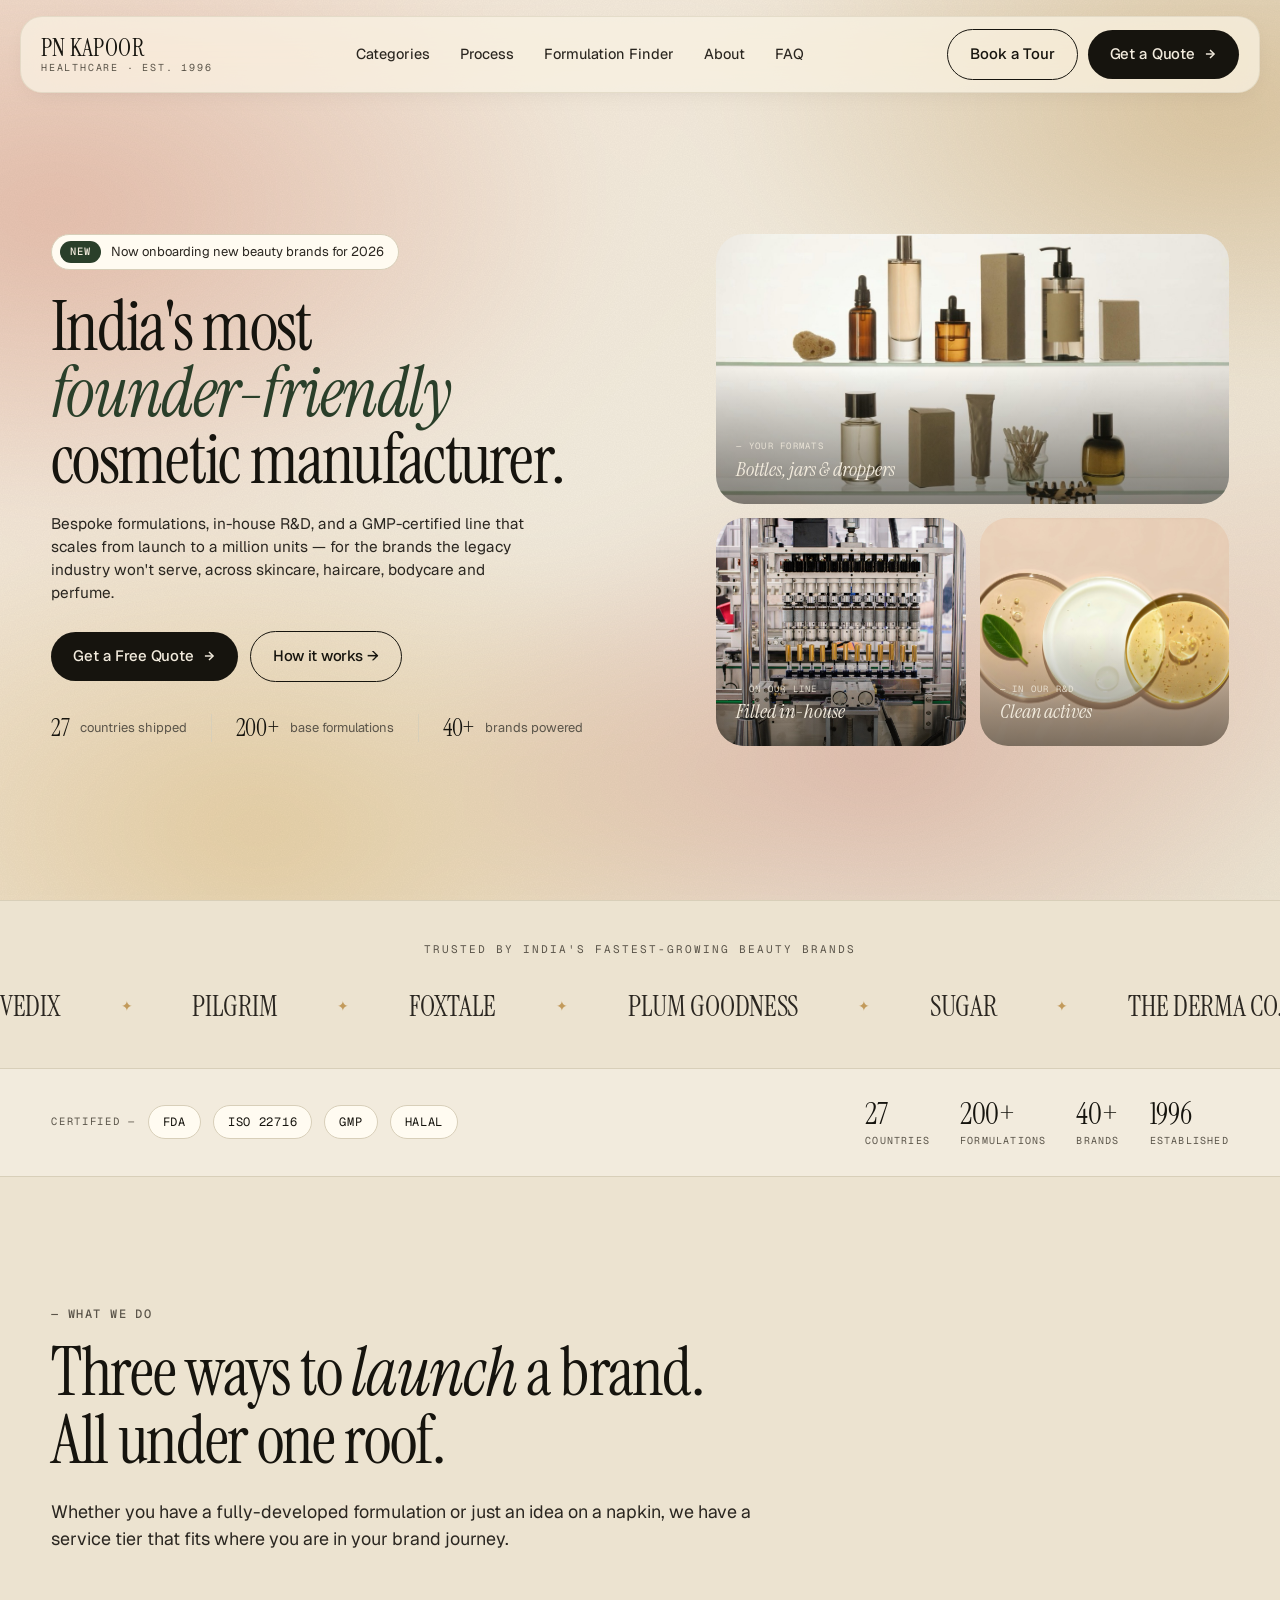
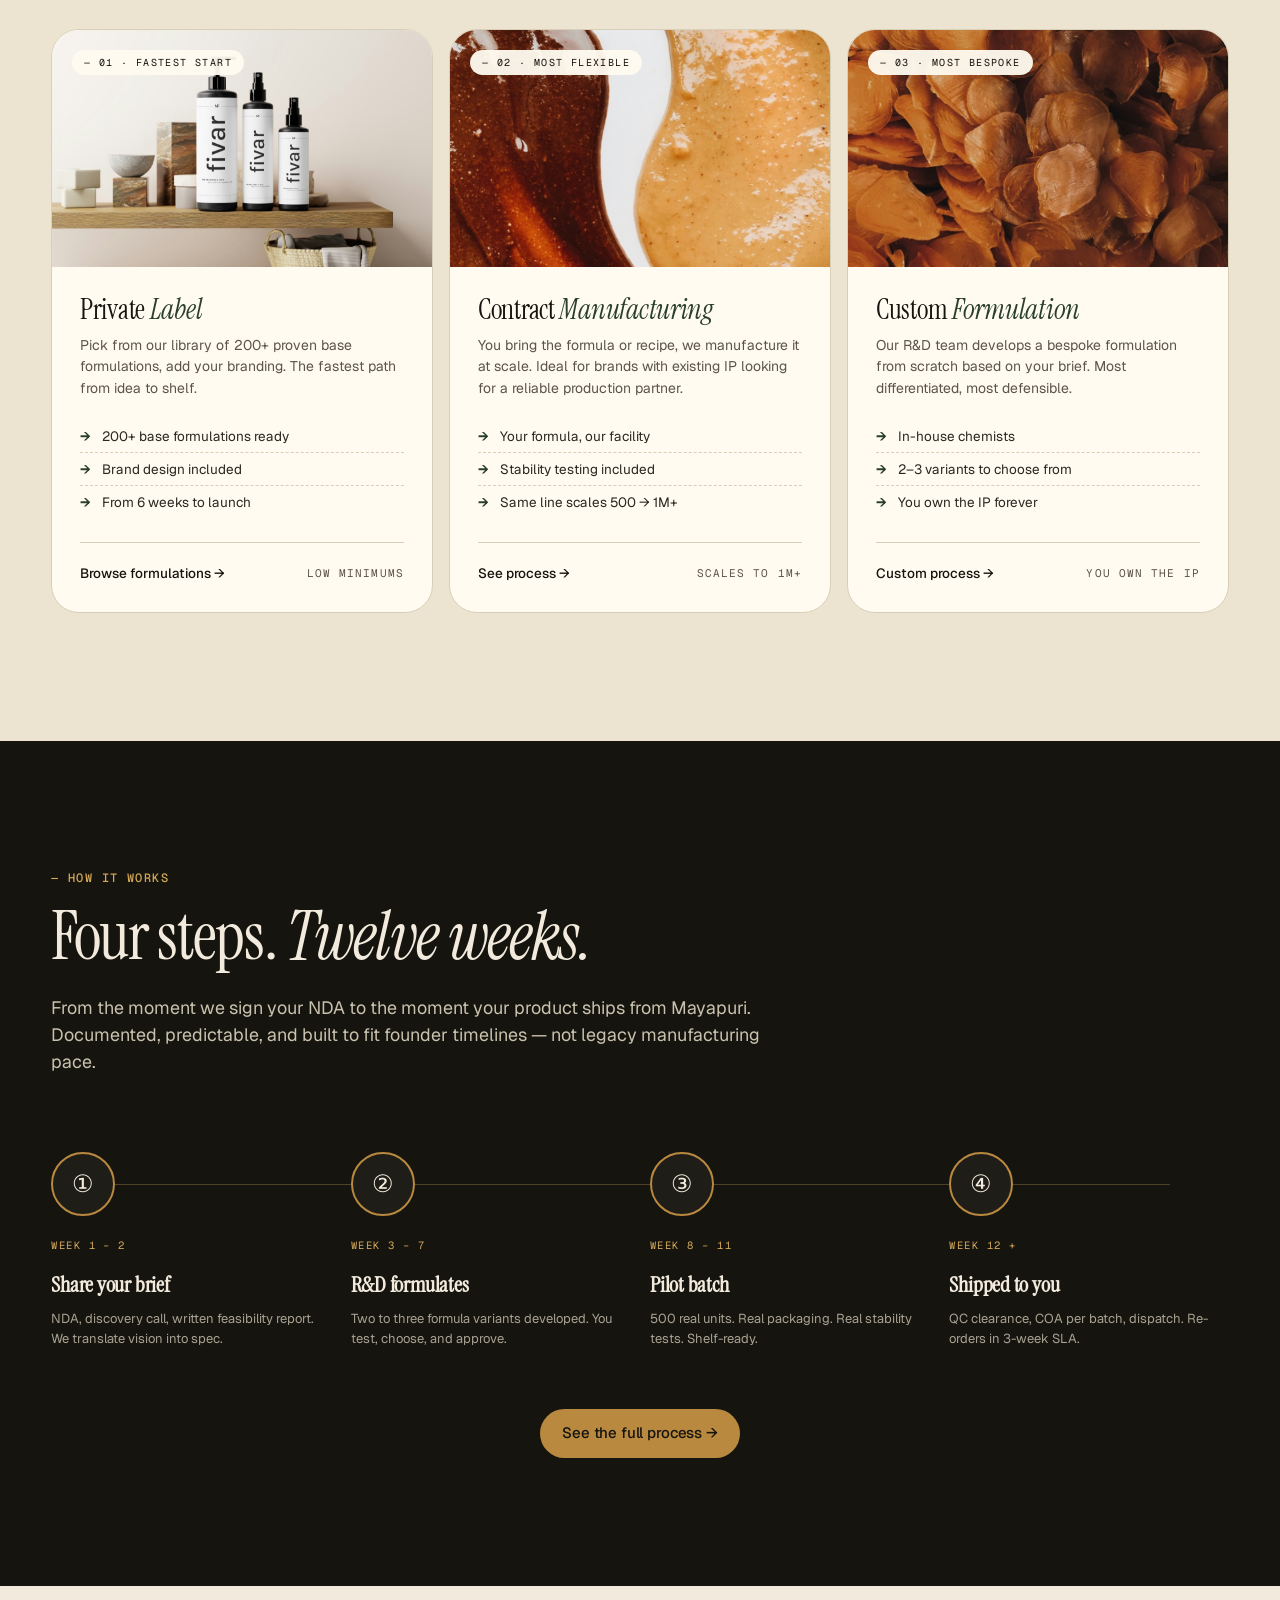
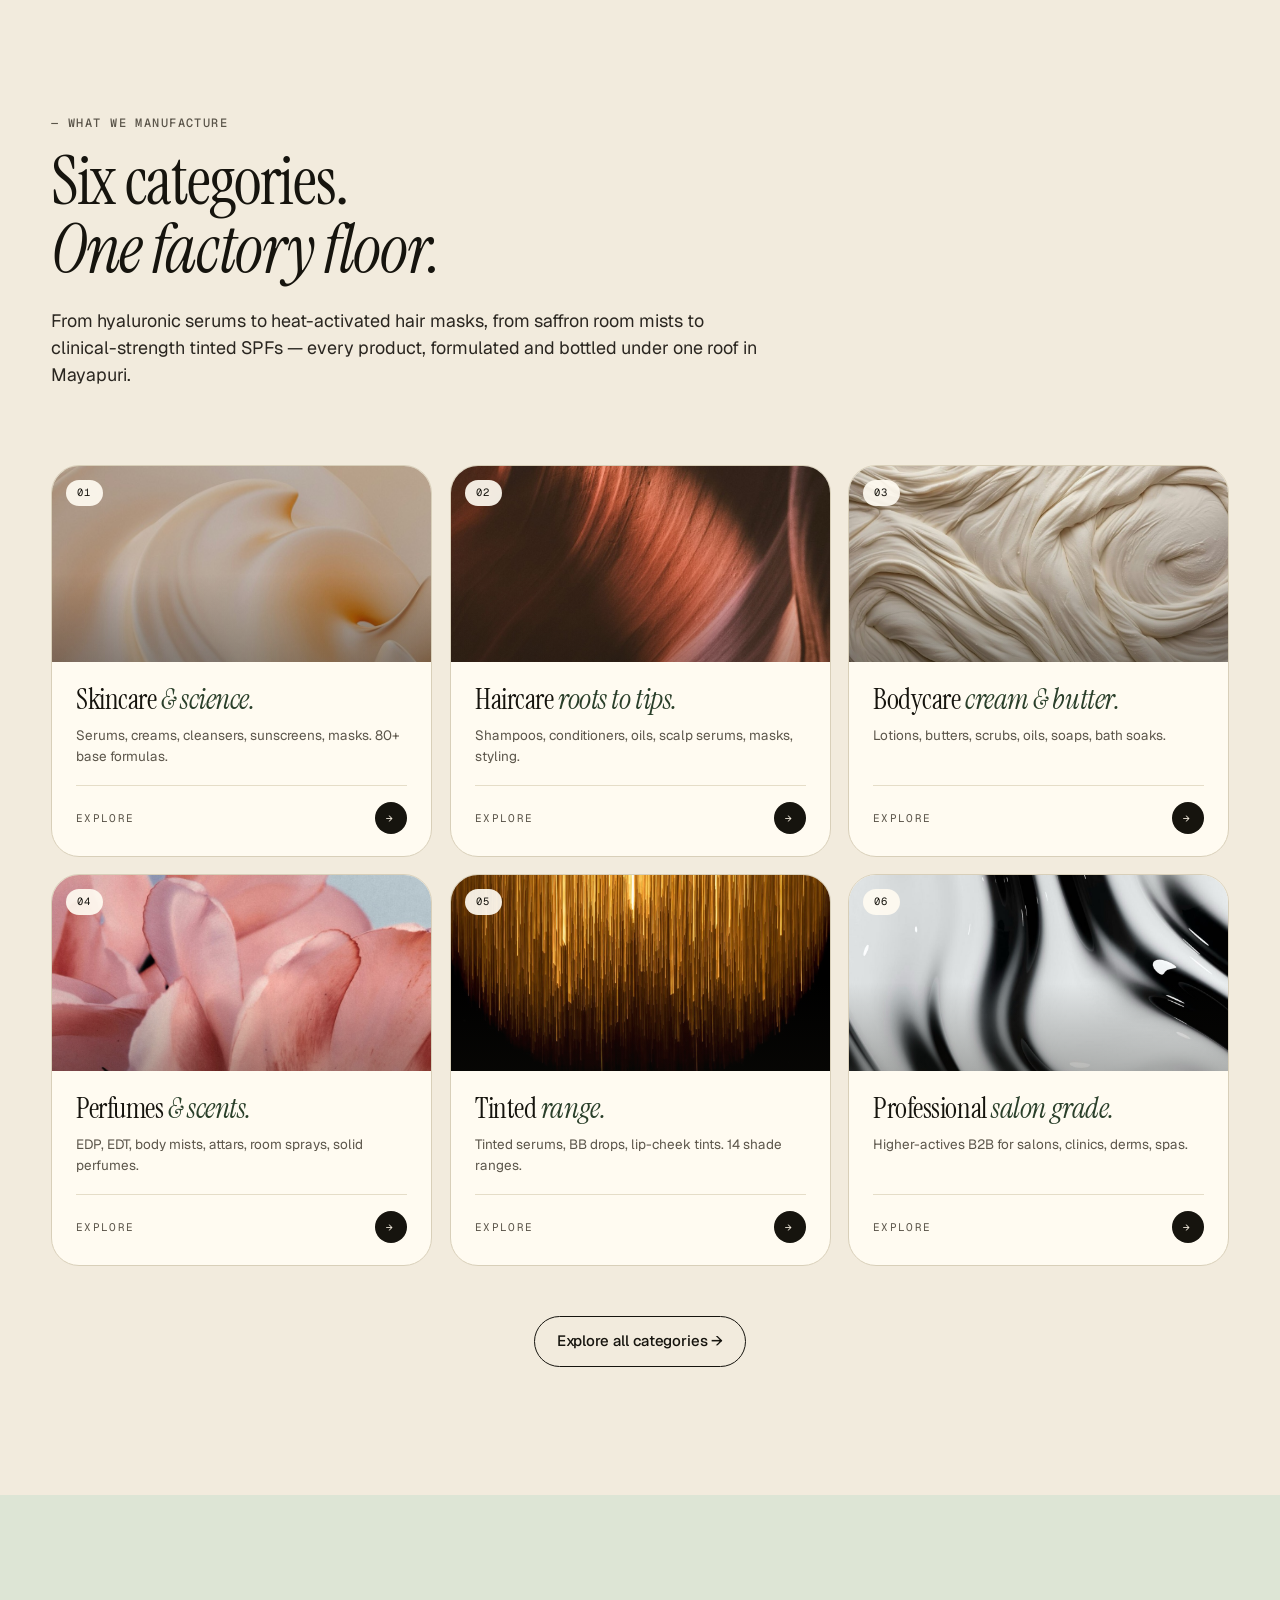
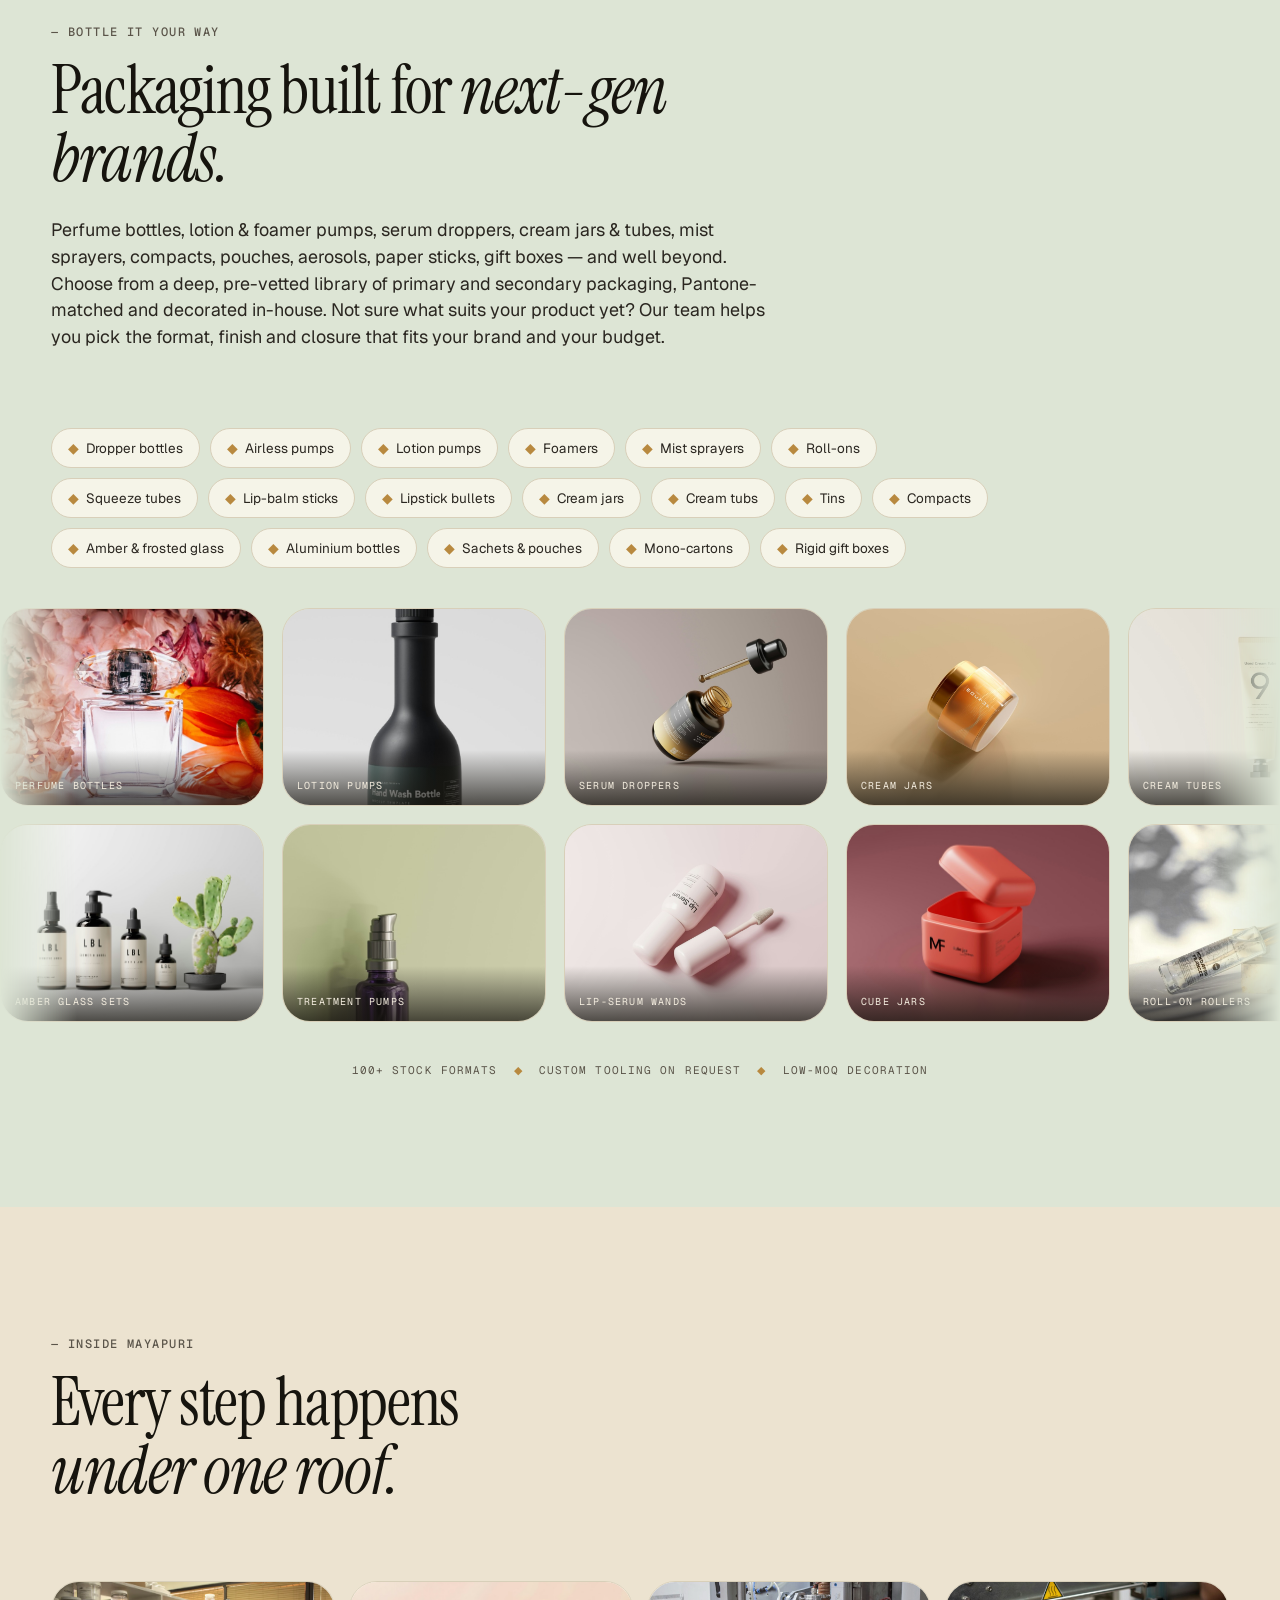
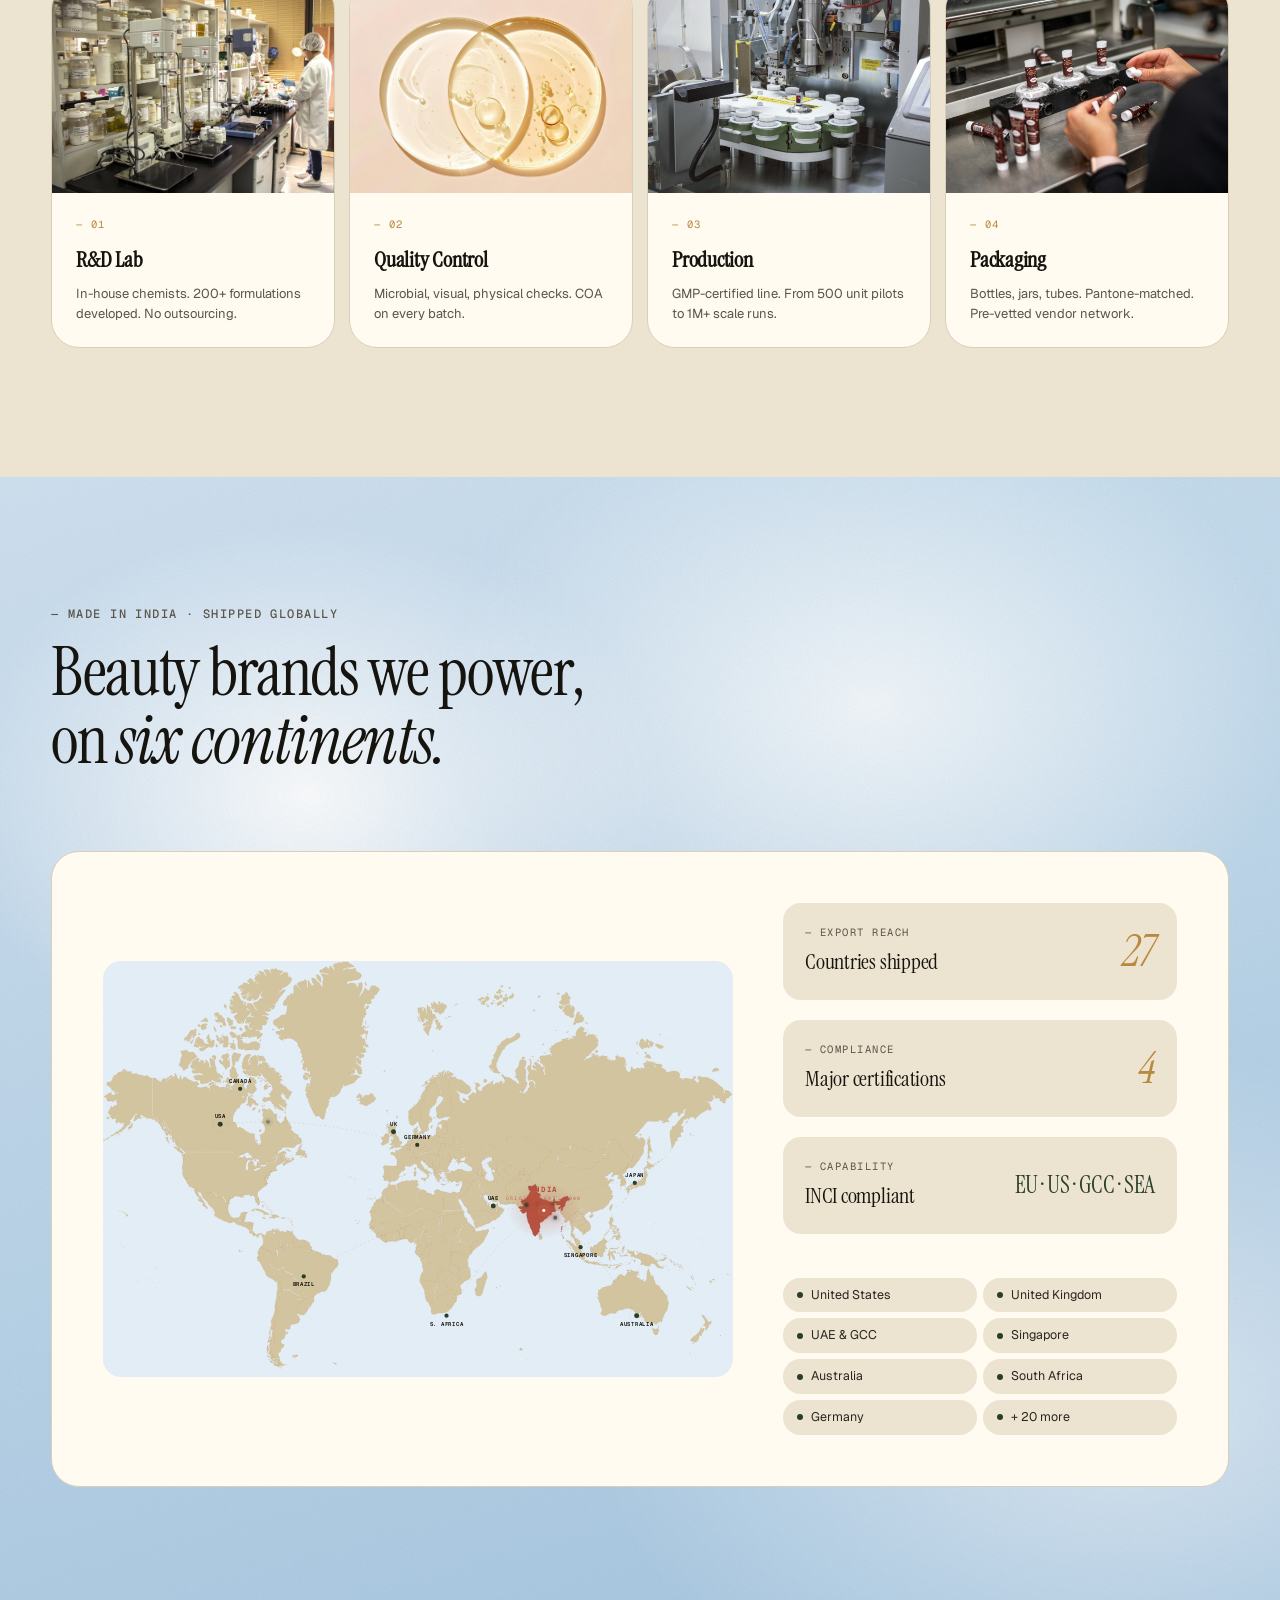
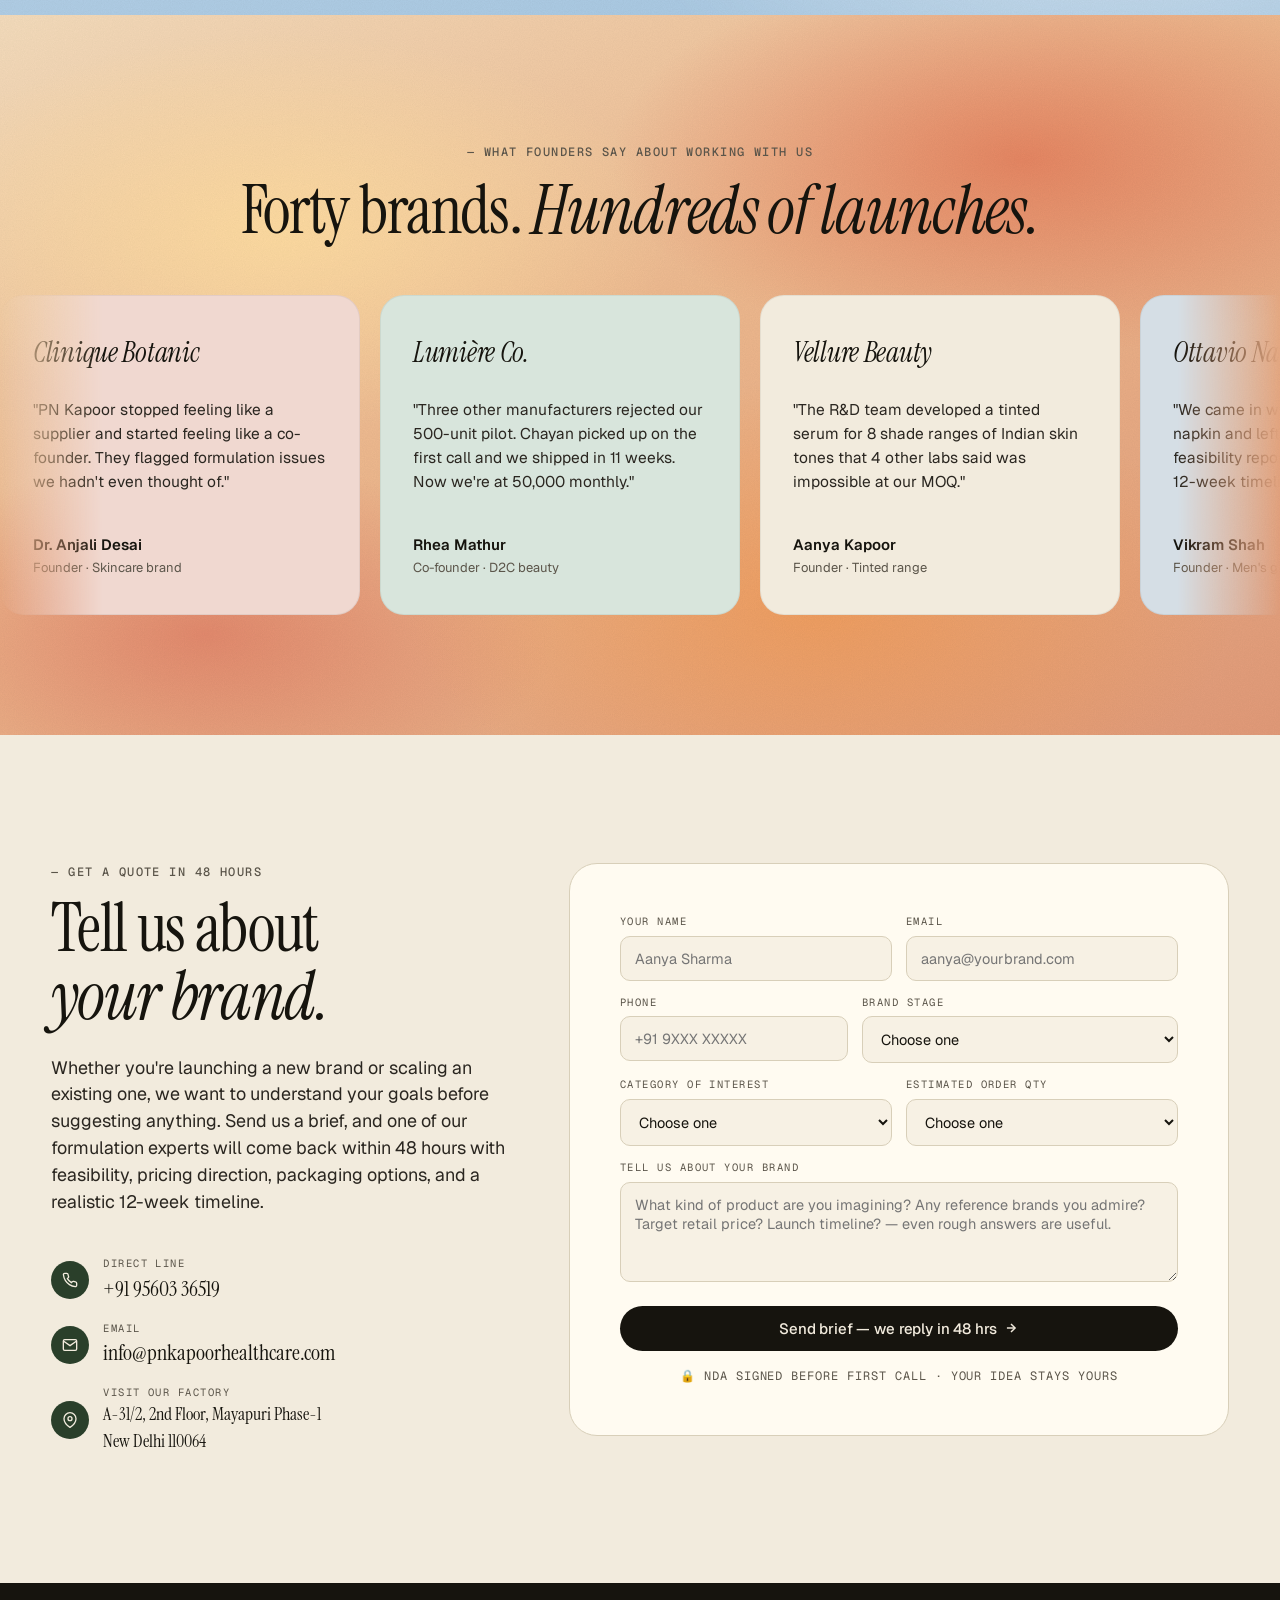
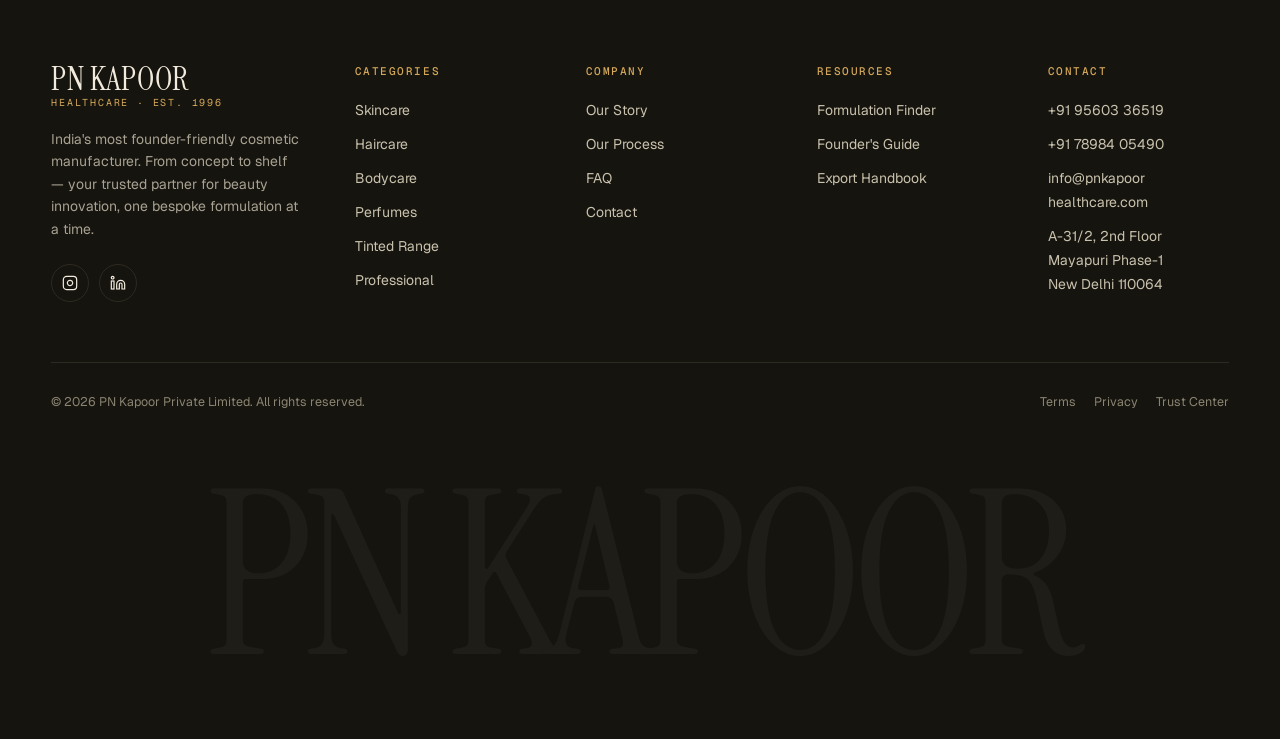
==== index.html @ 567911f7 "Tighten landing page; move MOQ calculator to Process Landing: reframe hero to lead with scale/breadt" ====
<!DOCTYPE html>
<html lang="en">
<head>
<meta charset="UTF-8" />
<meta name="viewport" content="width=device-width, initial-scale=1.0" />
<title>PN Kapoor Healthcare — India's Most Founder-Friendly Cosmetic Manufacturer</title>
<meta name="description" content="From 500 units to a million — on the same line. Bespoke formulations, in-house R&D, 12-week timelines. FDA/ISO/GMP/HALAL certified." />
<link rel="icon" href="favicon.svg" type="image/svg+xml">
<meta property="og:type" content="website">
<meta property="og:site_name" content="PN Kapoor Healthcare">
<meta property="og:title" content="PN Kapoor Healthcare — India's Most Founder-Friendly Cosmetic Manufacturer">
<meta property="og:description" content="From 500 units to a million — on the same production line. Bespoke formulations, in-house R&D, 12-week brief-to-batch timelines. FDA/ISO/GMP/HALAL certified.">
<meta property="og:image" content="images/hero-shelf-amber.jpg">
<meta name="twitter:card" content="summary_large_image">
<meta name="twitter:title" content="PN Kapoor Healthcare — India's Most Founder-Friendly Cosmetic Manufacturer">
<meta name="twitter:description" content="From 500 units to a million — on the same line. Bespoke formulations, in-house R&D, 12-week timelines.">
<link rel="preconnect" href="https://fonts.googleapis.com">
<link rel="preconnect" href="https://fonts.gstatic.com" crossorigin>
<link href="https://fonts.googleapis.com/css2?family=Instrument+Serif:ital@0;1&family=Geist:wght@300;400;500;600;700&family=Geist+Mono:wght@400;500&display=swap" rel="stylesheet">
<link rel="stylesheet" href="styles.css">

<style>
/* ===== Homepage-specific styles ===== */

/* --- Hero --- */
.hero {
  position: relative;
  overflow: hidden;
  padding-top: 130px;
  padding-bottom: 50px;
  min-height: 100vh;
  display: flex;
  align-items: center;
  background: transparent;
}
/* Warm gradient mesh background (Trupeer-inspired, in PNK brand tones) */
.hero::before {
  content: '';
  position: absolute;
  inset: -10%;
  z-index: 0;
  background:
    radial-gradient(ellipse 60% 50% at 12% 28%, rgba(216, 154, 133, 0.55), transparent 60%),
    radial-gradient(ellipse 55% 45% at 88% 18%, rgba(184, 137, 63, 0.40), transparent 60%),
    radial-gradient(ellipse 50% 40% at 65% 78%, rgba(184, 82, 64, 0.30), transparent 60%),
    radial-gradient(ellipse 60% 50% at 25% 85%, rgba(212, 168, 90, 0.45), transparent 60%),
    radial-gradient(ellipse 45% 35% at 92% 65%, rgba(232, 200, 181, 0.50), transparent 60%),
    linear-gradient(135deg, #F5E5D5 0%, #F2EBDD 50%, #ECE3D0 100%);
  filter: blur(40px);
}
.hero::after {
  content: '';
  position: absolute;
  inset: 0;
  z-index: 0;
  pointer-events: none;
  background-image: url("data:image/svg+xml;utf8,<svg xmlns='http://www.w3.org/2000/svg' width='160' height='160'><filter id='n'><feTurbulence type='fractalNoise' baseFrequency='.85' numOctaves='2' stitchTiles='stitch'/><feColorMatrix values='0 0 0 0 0.08, 0 0 0 0 0.08, 0 0 0 0 0.05, 0 0 0 .12 0'/></filter><rect width='100%' height='100%' filter='url(%23n)'/></svg>");
  opacity: 0.4;
  mix-blend-mode: multiply;
}
.hero .container { position: relative; z-index: 1; width: 100%; }
.hero-grid {
  display: grid;
  grid-template-columns: 1.2fr 1fr;
  gap: 50px;
  align-items: center;
}
.hero .h-display {
  font-size: clamp(40px, 5.4vw, 76px);
  line-height: 0.96;
  letter-spacing: -0.025em;
}
.hero-tag {
  display: inline-flex;
  align-items: center;
  gap: 10px;
  padding: 6px 14px 6px 8px;
  background: var(--paper);
  border: 1px solid var(--line);
  border-radius: var(--radius-pill);
  font-size: 13px;
  color: var(--ink-soft);
  width: fit-content;
  margin-bottom: 24px;
}
.hero-tag-pill {
  padding: 3px 10px;
  background: var(--forest);
  color: var(--cream);
  border-radius: var(--radius-pill);
  font-family: var(--mono);
  font-size: 10.5px;
  letter-spacing: .1em;
  text-transform: uppercase;
  font-weight: 500;
}
.hero h1 .italic { color: var(--forest); }
.hero-sub { margin-top: 20px; max-width: 50ch; font-size: clamp(15px, 1.2vw, 18px); }
.hero-actions {
  display: flex;
  gap: 12px;
  align-items: center;
  flex-wrap: wrap;
  margin-top: 26px;
}
.hero-meta {
  margin-top: 28px;
  display: flex;
  gap: 24px;
  flex-wrap: wrap;
  align-items: center;
}
.hero-meta-item {
  display: flex;
  align-items: center;
  gap: 10px;
  font-size: 13px;
  color: var(--ink-mute);
}
.hero-meta-item strong {
  font-family: var(--display);
  font-size: 24px;
  color: var(--ink);
  font-weight: 400;
  letter-spacing: -0.01em;
}
.hero-meta-divider { width: 1px; height: 28px; background: var(--line); }

/* Hero collage - mosaic of product images */
.hero-collage {
  display: grid;
  grid-template-columns: 1fr 1fr;
  grid-template-rows: 1.18fr 1fr;
  gap: 14px;
  aspect-ratio: 1 / 1;
  max-height: 560px;
}
.collage-tile {
  border-radius: var(--radius-lg);
  overflow: hidden;
  position: relative;
  background-size: cover;
  background-position: center;
  background-color: var(--cream-deep);
}
.collage-tile.wide { grid-column: 1 / -1; }
.collage-tile.tile-1 { background-image: url('images/hero-shelf-amber.jpg'); }
.collage-tile.tile-2 { background-image: url('images/hero-line-filling.jpg'); }
.collage-tile.tile-3 { background-image: url('images/ingredients-petri-leaf.jpg'); }
.collage-overlay {
  position: absolute;
  inset: 0;
  display: flex;
  align-items: flex-end;
  padding: 20px;
  background: linear-gradient(180deg, transparent 50%, rgba(22,20,14,.5));
}
.collage-label {
  color: var(--cream);
  font-family: var(--display);
  font-size: 20px;
  font-style: italic;
}
.collage-label-small {
  color: var(--cream);
  font-family: var(--mono);
  font-size: 9px;
  letter-spacing: .14em;
  text-transform: uppercase;
  opacity: .85;
  margin-top: 4px;
}

@media (max-width: 960px) {
  .hero-grid { grid-template-columns: 1fr; }
  .hero-collage { max-height: 460px; }
}

/* --- Marquee trust bar (same as before, just brief) --- */
.marquee-section {
  padding: 40px 0;
  border-top: 1px solid var(--line);
  border-bottom: 1px solid var(--line);
  overflow: hidden;
}
.marquee-label {
  text-align: center;
  font-family: var(--mono);
  font-size: 11px;
  letter-spacing: .18em;
  text-transform: uppercase;
  color: var(--ink-mute);
  margin-bottom: 28px;
}
.marquee {
  display: flex;
  gap: 60px;
  animation: scroll 40s linear infinite;
  width: max-content;
}
.marquee-item {
  font-family: var(--display);
  font-size: clamp(20px, 2.2vw, 30px);
  color: var(--ink-soft);
  white-space: nowrap;
  display: flex;
  align-items: center;
  gap: 60px;
  letter-spacing: -0.01em;
}
.marquee-item::after { content: "✦"; color: var(--brass); font-size: 14px; opacity: .8; }
@keyframes scroll {
  from { transform: translateX(0); }
  to { transform: translateX(-50%); }
}

/* --- Big stats counter --- */
.stats-grid {
  display: grid;
  grid-template-columns: repeat(4, 1fr);
  gap: 24px;
  margin-top: 60px;
}
.stat-big {
  padding: 36px 28px;
  background: var(--paper);
  border: 1px solid var(--line);
  border-radius: var(--radius-lg);
  position: relative;
  overflow: hidden;
}
.stat-big .stat-num {
  font-family: var(--display);
  font-size: clamp(60px, 7vw, 92px);
  line-height: 0.9;
  letter-spacing: -0.04em;
  color: var(--ink);
}
.stat-big .stat-num .italic { color: var(--forest); }
.stat-big .stat-unit {
  font-family: var(--display);
  font-size: 28px;
  color: var(--brass);
  font-style: italic;
  vertical-align: 30px;
  margin-left: 4px;
}
.stat-big .stat-name {
  font-family: var(--mono);
  font-size: 11px;
  letter-spacing: .14em;
  text-transform: uppercase;
  color: var(--ink-mute);
  margin-top: 18px;
  padding-top: 18px;
  border-top: 1px solid var(--line);
}
.stat-big .stat-desc {
  font-size: 13px;
  color: var(--ink-soft);
  margin-top: 8px;
  line-height: 1.5;
}

@media (max-width: 1000px) {
  .stats-grid { grid-template-columns: 1fr 1fr; }
}
@media (max-width: 500px) {
  .stats-grid { grid-template-columns: 1fr; }
}

/* --- Service tiers (Bo inspired) --- */
.services {
  background: var(--cream-deep);
}
.svc-grid {
  display: grid;
  grid-template-columns: repeat(3, 1fr);
  gap: 16px;
  margin-top: 50px;
}
.svc-card {
  background: var(--paper);
  border: 1px solid var(--line);
  border-radius: var(--radius-lg);
  overflow: hidden;
  display: flex;
  flex-direction: column;
  transition: transform .3s, box-shadow .3s;
}
.svc-card:hover {
  transform: translateY(-4px);
  box-shadow: 0 24px 60px -30px rgba(22,20,14,.2);
}
.svc-img {
  aspect-ratio: 16/10;
  background-size: cover;
  background-position: center;
  position: relative;
}
.svc-img-1 { background-image: url('images/pkg-fivar-shelf.jpg'); }
.svc-img-2 { background-image: url('images/texture-scrub-cream.jpg'); }
.svc-img-3 { background-image: url('images/botanical-dried-petals.jpg'); }
.svc-num {
  position: absolute;
  top: 20px;
  left: 20px;
  background: rgba(255,251,241,.95);
  padding: 5px 12px;
  border-radius: var(--radius-pill);
  font-family: var(--mono);
  font-size: 10px;
  letter-spacing: .14em;
  text-transform: uppercase;
  color: var(--ink);
}
.svc-content { padding: 28px; flex: 1; display: flex; flex-direction: column; }
.svc-content h3 {
  font-family: var(--display);
  font-size: 28px;
  letter-spacing: -0.01em;
  margin-bottom: 10px;
}
.svc-content h3 .italic { color: var(--forest); }
.svc-content p {
  font-size: 14px;
  color: var(--ink-mute);
  line-height: 1.55;
  margin-bottom: 20px;
}
.svc-features {
  list-style: none;
  margin-bottom: 24px;
}
.svc-features li {
  font-size: 13.5px;
  color: var(--ink-soft);
  padding: 6px 0 6px 22px;
  position: relative;
  border-bottom: 1px dashed var(--line);
}
.svc-features li:last-child { border-bottom: none; }
.svc-features li::before {
  content: "→";
  position: absolute;
  left: 0;
  color: var(--forest);
  font-weight: 700;
}
.svc-cta {
  margin-top: auto;
  display: flex;
  justify-content: space-between;
  align-items: center;
  padding-top: 20px;
  border-top: 1px solid var(--line);
  font-size: 13.5px;
}
.svc-cta a {
  color: var(--ink);
  font-weight: 500;
  display: flex;
  align-items: center;
  gap: 8px;
  transition: gap .2s;
}
.svc-cta a:hover { gap: 12px; }
.svc-cta .moq {
  font-family: var(--mono);
  font-size: 11px;
  letter-spacing: .1em;
  text-transform: uppercase;
  color: var(--ink-mute);
}

@media (max-width: 1000px) {
  .svc-grid { grid-template-columns: 1fr; }
}

/* --- Categories teaser — two-zone cards (image top, content below) --- */
.cat-teaser-grid {
  display: grid;
  grid-template-columns: repeat(3, 1fr);
  gap: 18px;
  margin-top: 50px;
}
.cat-card {
  display: flex;
  flex-direction: column;
  background: var(--paper);
  border: 1px solid var(--line);
  border-radius: var(--radius-lg);
  overflow: hidden;
  transition: transform .35s cubic-bezier(.2,.7,.2,1), box-shadow .35s;
}
.cat-card:hover { transform: translateY(-5px); box-shadow: 0 26px 60px -32px rgba(22,20,14,.35); }
.cat-card-imgwrap { position: relative; height: 196px; overflow: hidden; }
.cat-card-img {
  position: absolute;
  inset: 0;
  background-size: cover;
  background-position: center;
  background-color: var(--cream-deep);
  transition: transform .7s cubic-bezier(.2,.7,.2,1);
}
.cat-card:hover .cat-card-img { transform: scale(1.06); }
.cat-card-imgwrap::after {
  content: ""; position: absolute; inset: 0;
  background: linear-gradient(180deg, rgba(22,20,14,0) 55%, rgba(22,20,14,.30));
}
.cat-card-num {
  position: absolute; top: 14px; left: 14px; z-index: 1;
  font-family: var(--mono); font-size: 10.5px; letter-spacing: .14em; text-transform: uppercase;
  color: var(--ink); background: rgba(255,251,241,.92); padding: 5px 11px; border-radius: var(--radius-pill);
}
.cat-card-body { padding: 22px 24px 22px; display: flex; flex-direction: column; flex: 1; }
.cat-card-name {
  font-family: var(--display); font-size: clamp(24px, 2.3vw, 30px); letter-spacing: -0.015em; line-height: 1.05;
  color: var(--ink); margin-bottom: 10px;
}
.cat-card-name .italic { font-style: italic; color: var(--forest); }
.cat-card-tagline { font-size: 13.5px; color: var(--ink-mute); line-height: 1.55; flex: 1; }
.cat-card-cta {
  margin-top: 18px; padding-top: 16px; border-top: 1px solid var(--line-soft);
  display: flex; align-items: center; justify-content: space-between;
  font-family: var(--mono); font-size: 11px; letter-spacing: .12em; text-transform: uppercase; color: var(--ink-mute);
}
.cat-card-arrow {
  width: 32px; height: 32px; border-radius: 50%; background: var(--ink); color: var(--cream);
  display: flex; align-items: center; justify-content: center; transition: transform .3s, background .3s;
}
.cat-card:hover .cat-card-arrow { transform: translate(3px,-3px) rotate(-8deg); background: var(--forest); }

.cat-skin .cat-card-img { background-image: url('images/bg-skincare.jpg'); }
.cat-hair .cat-card-img { background-image: url('images/bg-haircare.jpg'); }
.cat-body .cat-card-img { background-image: url('images/bg-bodycare.jpg'); }
.cat-perfume .cat-card-img { background-image: url('images/bg-perfume.jpg'); }
.cat-tinted .cat-card-img { background-image: url('images/bg-tinted.jpg'); }
.cat-pro .cat-card-img { background-image: url('images/bg-professional.jpg'); }

@media (max-width: 800px) {
  .cat-teaser-grid { grid-template-columns: 1fr 1fr; }
}
@media (max-width: 500px) {
  .cat-teaser-grid { grid-template-columns: 1fr; }
}

/* --- Packaging options (moving showcase) --- */
.packaging-section { overflow: hidden; /* background via .sec-sage */ }
.pkg-chips { display: flex; flex-wrap: wrap; gap: 10px; margin-top: 30px; max-width: 960px; }
.pkg-chip {
  padding: 9px 16px; border-radius: var(--radius-pill);
  background: rgba(255,251,241,0.7); border: 1px solid var(--line);
  font-size: 13.5px; color: var(--ink-soft);
  transition: transform .2s, background .2s, color .2s, border-color .2s;
}
.pkg-chip:hover { transform: translateY(-2px); background: var(--ink); color: var(--cream); border-color: var(--ink); }
.pkg-chip .b { color: var(--brass); margin-right: 7px; }
.pkg-marquee { margin-top: 40px; display: flex; flex-direction: column; gap: 18px; }
.pkg-row {
  position: relative; width: 100%; overflow: hidden;
  -webkit-mask-image: linear-gradient(90deg, transparent, #000 6%, #000 94%, transparent);
  mask-image: linear-gradient(90deg, transparent, #000 6%, #000 94%, transparent);
}
.pkg-track { display: flex; gap: 18px; width: max-content; animation: pkg-scroll 70s linear infinite; }
.pkg-row.rev .pkg-track { animation-duration: 84s; animation-direction: reverse; }
.pkg-track:hover { animation-play-state: paused; }
@keyframes pkg-scroll { from { transform: translateX(0); } to { transform: translateX(-50%); } }
.pkg-item {
  flex-shrink: 0; width: 264px; height: 198px; border-radius: var(--radius-lg);
  overflow: hidden; position: relative; background: var(--paper); border: 1px solid var(--line);
}
.pkg-item img { width: 100%; height: 100%; object-fit: cover; display: block; transition: transform .6s ease; }
.pkg-item:hover img { transform: scale(1.05); }
.pkg-item .cap {
  position: absolute; left: 0; right: 0; bottom: 0; padding: 28px 14px 12px;
  background: linear-gradient(180deg, transparent, rgba(22,20,14,.72));
  color: var(--cream); font-family: var(--mono); font-size: 10px; letter-spacing: .12em; text-transform: uppercase;
}
.pkg-note { margin-top: 40px; text-align: center; font-family: var(--mono); font-size: 11px; letter-spacing: .1em; text-transform: uppercase; color: var(--ink-mute); }
.pkg-note .dot { color: var(--brass); margin: 0 8px; }
@media (max-width: 560px) { .pkg-item { width: 208px; height: 158px; } }



/* --- Process simplified (4 steps) --- */
.process-mini {
  display: grid;
  grid-template-columns: repeat(4, 1fr);
  gap: 20px;
  margin-top: 50px;
  position: relative;
}
.process-mini::before {
  content: "";
  position: absolute;
  left: 5%;
  right: 5%;
  top: 32px;
  height: 1px;
  background: rgba(212,168,90,.3);
  z-index: 0;
}
.proc-step {
  position: relative;
  z-index: 1;
}
.proc-circle {
  width: 64px;
  height: 64px;
  border-radius: 50%;
  background: var(--cream);
  border: 2px solid var(--brass);
  display: flex;
  align-items: center;
  justify-content: center;
  font-family: var(--display);
  font-size: 24px;
  color: var(--ink);
  margin-bottom: 22px;
}
.proc-step h4 {
  font-family: var(--display);
  font-size: 22px;
  letter-spacing: -0.01em;
  margin-bottom: 8px;
}
.proc-step .week {
  font-family: var(--mono);
  font-size: 10.5px;
  letter-spacing: .14em;
  text-transform: uppercase;
  color: var(--brass-soft);
  margin-bottom: 14px;
  display: block;
}
.proc-step p {
  font-size: 13px;
  color: #A8A293;
  line-height: 1.55;
}
.sec-ink .proc-circle { background: #1F1D17; color: var(--cream); }
.sec-ink .proc-step h4 { color: var(--cream); }

@media (max-width: 900px) {
  .process-mini { grid-template-columns: 1fr 1fr; }
  .process-mini::before { display: none; }
}
@media (max-width: 500px) {
  .process-mini { grid-template-columns: 1fr; }
}

/* --- World Map (NEW from Bo) --- */
.world-section { /* background via .sec-cloud-blue */ }
.world-wrap {
  margin-top: 50px;
  background: var(--paper);
  border: 1px solid var(--line);
  border-radius: var(--radius-lg);
  padding: clamp(30px, 4vw, 60px);
  position: relative;
  overflow: hidden;
}
.world-grid {
  display: grid;
  grid-template-columns: 1.6fr 1fr;
  gap: 50px;
  align-items: center;
}
.world-map-svg {
  width: 100%;
  height: auto;
}
.world-base { width: 100%; display: block; border-radius: var(--radius); }
.world-overlay { position: absolute; inset: 0; width: 100%; height: 100%; }
.world-map-container {
  width: 100%;
  position: relative;
}
.world-stats { display: flex; flex-direction: column; gap: 20px; }
.world-stat {
  padding: 22px;
  background: var(--cream-deep);
  border-radius: var(--radius);
  display: flex;
  justify-content: space-between;
  align-items: center;
}
.world-stat-info { display: flex; flex-direction: column; gap: 4px; }
.world-stat-label { font-family: var(--mono); font-size: 10.5px; letter-spacing: .14em; text-transform: uppercase; color: var(--ink-mute); }
.world-stat-name { font-family: var(--display); font-size: 22px; letter-spacing: -0.01em; }
.world-stat-num {
  font-family: var(--display);
  font-size: 44px;
  color: var(--forest);
  line-height: 1;
  letter-spacing: -0.02em;
}
.world-stat-num .italic { color: var(--brass); }

.world-regions {
  display: grid;
  grid-template-columns: repeat(2, 1fr);
  gap: 6px;
  margin-top: 24px;
}
.region-tag {
  padding: 8px 14px;
  background: var(--cream-deep);
  border-radius: var(--radius-pill);
  font-size: 12.5px;
  color: var(--ink-soft);
  display: flex;
  align-items: center;
  gap: 8px;
}
.region-tag .dot { width: 6px; height: 6px; border-radius: 50%; background: var(--forest); }

@media (max-width: 1000px) {
  .world-grid { grid-template-columns: 1fr; }
}

/* --- Facility / Behind the scenes --- */
.facility-section { background: var(--cream-deep); }
.facility-grid {
  display: grid;
  grid-template-columns: repeat(4, 1fr);
  gap: 14px;
  margin-top: 50px;
}
.facility-card {
  background: var(--paper);
  border: 1px solid var(--line);
  border-radius: var(--radius-lg);
  overflow: hidden;
}
.facility-img {
  aspect-ratio: 4/3;
  background-size: cover;
  background-position: center;
  background-color: var(--cream-deep);
}
.facility-img-1 { background-image: url('images/facility-rd.webp'); }
.facility-img-2 { background-image: url('images/ingredients-gel-petri.jpg'); }
.facility-img-3 { background-image: url('images/facility-production.jpg'); }
.facility-img-4 { background-image: url('images/facility-packaging.jpg'); }
.facility-content { padding: 24px; }
.facility-num {
  font-family: var(--mono);
  font-size: 10.5px;
  letter-spacing: .14em;
  text-transform: uppercase;
  color: var(--brass);
  margin-bottom: 10px;
}
.facility-content h4 {
  font-family: var(--display);
  font-size: 22px;
  letter-spacing: -0.01em;
  margin-bottom: 8px;
}
.facility-content p { font-size: 13px; color: var(--ink-mute); line-height: 1.5; }

@media (max-width: 1000px) {
  .facility-grid { grid-template-columns: 1fr 1fr; }
}
@media (max-width: 500px) {
  .facility-grid { grid-template-columns: 1fr; }
}

/* --- Testimonial carousel (Trupeer-style) --- */
.testimonial {
  overflow: hidden;
  padding-bottom: clamp(80px, 10vw, 120px);
}
.testi-head {
  text-align: center;
  margin-bottom: 50px;
}
.testi-head .eyebrow { display: block; margin-bottom: 16px; }
.testi-track-wrap {
  position: relative;
  width: 100%;
  overflow: hidden;
  mask-image: linear-gradient(90deg, transparent 0%, #000 8%, #000 92%, transparent 100%);
  -webkit-mask-image: linear-gradient(90deg, transparent 0%, #000 8%, #000 92%, transparent 100%);
}
.testi-track {
  display: flex;
  gap: 20px;
  width: max-content;
  animation: testi-scroll 60s linear infinite;
}
.testi-track:hover { animation-play-state: paused; }
@keyframes testi-scroll {
  from { transform: translateX(0); }
  to { transform: translateX(-50%); }
}
.testi-c {
  flex-shrink: 0;
  width: 360px;
  min-height: 320px;
  padding: 36px 32px;
  border-radius: 24px;
  display: flex;
  flex-direction: column;
  justify-content: space-between;
  gap: 24px;
  border: 1px solid rgba(22,20,14,0.06);
}
.testi-c-brand {
  font-family: var(--display);
  font-style: italic;
  font-size: 28px;
  letter-spacing: -0.01em;
  color: var(--ink);
}
.testi-c-quote {
  font-size: 15.5px;
  line-height: 1.55;
  color: var(--ink-soft);
  flex: 1;
}
.testi-c-author { display: flex; flex-direction: column; gap: 2px; }
.testi-c-name { font-weight: 600; font-size: 15px; color: var(--ink); }
.testi-c-role { font-size: 13px; color: var(--ink-mute); }

/* Color variants — soft pastels */
.testi-c.c-rose { background: #F0D8D0; }
.testi-c.c-mint { background: #D8E5DC; }
.testi-c.c-cream { background: #F2EBDD; }
.testi-c.c-sky { background: #D5DEE5; }
.testi-c.c-sand { background: #E5DCC4; }
.testi-c.c-lavender { background: #E0DBE8; }
.testi-c.c-blush { background: #E8D5CC; }
.testi-c.c-sage { background: #DDE3D5; }

/* --- Heritage teaser --- */
.heritage-teaser { background: var(--ink); color: var(--cream); }
.heritage-teaser .h1, .heritage-teaser .h2 { color: var(--cream); }
.heritage-teaser .h1 .italic, .heritage-teaser .h2 .italic { color: var(--brass-soft); }
.heritage-grid {
  display: grid;
  grid-template-columns: 1.2fr 1fr;
  gap: 60px;
  align-items: center;
}
.heritage-years {
  display: flex;
  gap: 30px;
  margin-top: 40px;
  padding-top: 30px;
  border-top: 1px solid #2D2A22;
}
.heritage-year {
  font-family: var(--display);
  font-size: 28px;
  letter-spacing: -0.01em;
}
.heritage-year .yr {
  display: block;
  font-family: var(--mono);
  font-size: 11px;
  letter-spacing: .14em;
  color: var(--brass-soft);
  text-transform: uppercase;
  margin-bottom: 4px;
  font-style: normal;
}
.heritage-photo,
.heritage-photo::after,
.heritage-photo-label,
.heritage-photo-label .name,
.heritage-photo-label .role { display: none; }

/* Milestone timeline (replaces founder photo) */
.her-tl {
  display: flex;
  flex-direction: column;
  gap: 12px;
  position: relative;
}
.her-tl::before {
  content: "";
  position: absolute;
  left: 26px;
  top: 26px;
  bottom: 26px;
  width: 1px;
  background: linear-gradient(180deg, transparent, #3A3530 10%, #3A3530 90%, transparent);
  z-index: 0;
}
.her-tl-card {
  position: relative;
  padding: 22px 24px 22px 64px;
  background: #1F1D17;
  border: 1px solid #2D2A22;
  border-radius: 16px;
  transition: transform .3s, background .3s, border-color .3s;
  z-index: 1;
}
.her-tl-card:hover {
  transform: translateX(6px);
  background: #25231C;
  border-color: var(--brass);
}
.her-tl-card.current {
  background: linear-gradient(135deg, rgba(184,137,63,0.18) 0%, rgba(184,82,64,0.12) 100%);
  border-color: var(--brass);
}
.her-tl-dot {
  position: absolute;
  left: 18px;
  top: 26px;
  width: 16px;
  height: 16px;
  border-radius: 50%;
  background: #1F1D17;
  border: 2px solid var(--brass-soft);
  z-index: 2;
}
.her-tl-card.current .her-tl-dot {
  background: var(--terracotta);
  border-color: var(--terracotta);
  box-shadow: 0 0 0 6px rgba(184,82,64,0.2);
}
.her-tl-year {
  font-family: var(--mono);
  font-size: 11px;
  letter-spacing: .14em;
  color: var(--brass-soft);
  text-transform: uppercase;
  margin-bottom: 6px;
}
.her-tl-card.current .her-tl-year { color: var(--terracotta); }
.her-tl-title {
  font-family: var(--display);
  font-size: 22px;
  letter-spacing: -0.01em;
  color: var(--cream);
  margin-bottom: 4px;
  line-height: 1.15;
}
.her-tl-title .italic { color: var(--brass-soft); }
.her-tl-card.current .her-tl-title .italic { color: var(--terracotta); }
.her-tl-desc {
  font-size: 13px;
  color: #A8A293;
  line-height: 1.5;
}

@media (max-width: 900px) {
  .heritage-grid { grid-template-columns: 1fr; }
}

/* --- Lead form --- */
.lead-section { background: var(--cream); }
.lead-wrap {
  display: grid;
  grid-template-columns: 1fr 1fr;
  gap: 60px;
  align-items: start;
}
.lead-form {
  background: var(--paper);
  border: 1px solid var(--line);
  border-radius: var(--radius-lg);
  padding: clamp(30px, 4vw, 50px);
}
.lead-row { display: grid; grid-template-columns: 1fr 1fr; gap: 14px; margin-bottom: 14px; }
.lead-field { display: flex; flex-direction: column; gap: 6px; }
.lead-field.full { grid-column: 1 / -1; }
.lead-field label {
  font-family: var(--mono);
  font-size: 10.5px;
  letter-spacing: .14em;
  text-transform: uppercase;
  color: var(--ink-mute);
}
.lead-field input, .lead-field select, .lead-field textarea {
  padding: 12px 14px;
  background: var(--cream-soft);
  border: 1px solid var(--line);
  border-radius: 10px;
  font-family: var(--body);
  font-size: 14.5px;
  color: var(--ink);
  outline: none;
  transition: border-color .2s;
}
.lead-field input:focus, .lead-field select:focus, .lead-field textarea:focus { border-color: var(--ink); }
.lead-field textarea { resize: vertical; min-height: 100px; }
.lead-form .btn {
  width: 100%;
  justify-content: center;
  margin-top: 10px;
}

@media (max-width: 900px) {
  .lead-wrap { grid-template-columns: 1fr; }
  .lead-row { grid-template-columns: 1fr; }
}


/* --- Trust strip (certifications + scale) --- */
.trust-strip { padding: 30px 0; border-bottom: 1px solid var(--line); }
.trust-row { display: flex; align-items: center; justify-content: space-between; gap: 28px; flex-wrap: wrap; }
.trust-certs { display: flex; align-items: center; gap: 12px; flex-wrap: wrap; }
.trust-label { font-family: var(--mono); font-size: 10.5px; letter-spacing: .16em; text-transform: uppercase; color: var(--ink-mute); }
.cert { font-family: var(--mono); font-size: 12px; letter-spacing: .06em; color: var(--ink); padding: 7px 14px; border: 1px solid var(--line); border-radius: var(--radius-pill); background: var(--paper); }
.trust-nums { display: flex; align-items: center; gap: 30px; flex-wrap: wrap; }
.tnum { display: flex; flex-direction: column; line-height: 1; }
.tnum strong { font-family: var(--display); font-size: 30px; font-weight: 400; color: var(--ink); letter-spacing: -0.01em; }
.tnum span { font-family: var(--mono); font-size: 10px; letter-spacing: .12em; text-transform: uppercase; color: var(--ink-mute); margin-top: 7px; }
@media (max-width: 760px) { .trust-row { flex-direction: column; align-items: flex-start; gap: 22px; } }
</style>
</head>
<body>

<!-- ═══════════ NAV ═══════════ -->
<div class="nav-wrap" id="navWrap">
  <nav class="nav">
    <a href="index.html" class="brand">
      <span class="brand-name">PN KAPOOR</span>
      <span class="brand-sub">Healthcare · Est. 1996</span>
    </a>
    <div class="nav-links">
      <a href="categories.html">Categories</a>
      <a href="process.html">Process</a>
      <a href="formulation-finder.html">Formulation Finder</a>
      <a href="about.html">About</a>
      <a href="faq.html">FAQ</a>
    </div>
    <div class="nav-cta">
      <a href="#contact" class="btn btn-ghost">Book a Tour</a>
      <a href="#contact" class="btn btn-primary">Get a Quote
        <svg width="14" height="14" viewBox="0 0 24 24" fill="none" stroke="currentColor" stroke-width="2.5"><line x1="5" y1="12" x2="19" y2="12"/><polyline points="12 5 19 12 12 19"/></svg>
      </a>
    </div>
  </nav>
</div>

<!-- ═══════════ HERO ═══════════ -->
<section class="hero">
  <div class="container">
    <div class="hero-grid">
      <div>
        <div class="hero-tag">
          <span class="hero-tag-pill">New</span>
          <span>Now onboarding new beauty brands for 2026</span>
        </div>
        <h1 class="h-display">
          India's most<br>
          <span class="italic">founder-friendly</span><br>
          cosmetic manufacturer.
        </h1>
        <p class="lede hero-sub">
          Bespoke formulations, in-house R&amp;D, and a GMP-certified line that scales from launch to a million units — for the brands the legacy industry won't serve, across skincare, haircare, bodycare and perfume.
        </p>
        <div class="hero-actions">
          <a href="#contact" class="btn btn-primary btn-arrow">Get a Free Quote
            <svg width="14" height="14" viewBox="0 0 24 24" fill="none" stroke="currentColor" stroke-width="2.5"><line x1="5" y1="12" x2="19" y2="12"/><polyline points="12 5 19 12 12 19"/></svg>
          </a>
          <a href="process.html" class="btn btn-ghost">How it works →</a>
        </div>
        <div class="hero-meta">
          <div class="hero-meta-item"><strong>27</strong>countries shipped</div>
          <div class="hero-meta-divider"></div>
          <div class="hero-meta-item"><strong>200+</strong>base formulations</div>
          <div class="hero-meta-divider"></div>
          <div class="hero-meta-item"><strong>40+</strong>brands powered</div>
        </div>
      </div>

      <!-- Image collage -->
      <div class="hero-collage">
        <div class="collage-tile wide tile-1">
          <div class="collage-overlay">
            <div>
              <div class="collage-label-small">— Your formats</div>
              <div class="collage-label">Bottles, jars &amp; droppers</div>
            </div>
          </div>
        </div>
        <div class="collage-tile tile-2">
          <div class="collage-overlay">
            <div>
              <div class="collage-label-small">— On our line</div>
              <div class="collage-label">Filled in-house</div>
            </div>
          </div>
        </div>
        <div class="collage-tile tile-3">
          <div class="collage-overlay">
            <div>
              <div class="collage-label-small">— In our R&amp;D</div>
              <div class="collage-label">Clean actives</div>
            </div>
          </div>
        </div>
      </div>
    </div>
  </div>
</section>

<!-- ═══════════ MARQUEE TRUST BAR ═══════════ -->
<section class="marquee-section sec-cream-deep">
  <div class="container">
    <div class="marquee-label">Trusted by India's fastest-growing beauty brands</div>
  </div>
  <div class="marquee">
    <span class="marquee-item">VEDIX</span>
    <span class="marquee-item">PILGRIM</span>
    <span class="marquee-item">FOXTALE</span>
    <span class="marquee-item">PLUM GOODNESS</span>
    <span class="marquee-item">SUGAR</span>
    <span class="marquee-item">THE DERMA CO.</span>
    <span class="marquee-item">MAMAEARTH</span>
    <span class="marquee-item">ORGANIC HARVEST</span>
    <span class="marquee-item">VEDIX</span>
    <span class="marquee-item">PILGRIM</span>
    <span class="marquee-item">FOXTALE</span>
    <span class="marquee-item">PLUM GOODNESS</span>
    <span class="marquee-item">SUGAR</span>
    <span class="marquee-item">THE DERMA CO.</span>
    <span class="marquee-item">MAMAEARTH</span>
    <span class="marquee-item">ORGANIC HARVEST</span>
  </div>
</section>

<!-- ═══════════ TRUST STRIP (certs + scale) ═══════════ -->
<section class="trust-strip sec-cream">
  <div class="container">
    <div class="trust-row">
      <div class="trust-certs">
        <span class="trust-label">Certified —</span>
        <span class="cert">FDA</span>
        <span class="cert">ISO 22716</span>
        <span class="cert">GMP</span>
        <span class="cert">HALAL</span>
      </div>
      <div class="trust-nums">
        <div class="tnum"><strong>27</strong><span>Countries</span></div>
        <div class="tnum"><strong>200+</strong><span>Formulations</span></div>
        <div class="tnum"><strong>40+</strong><span>Brands</span></div>
        <div class="tnum"><strong>1996</strong><span>Established</span></div>
      </div>
    </div>
  </div>
</section>

<!-- ═══════════ SERVICE TIERS (Bo-inspired) ═══════════ -->
<section class="services">
  <div class="container">
    <div class="section-head">
      <div class="eyebrow">— What we do</div>
      <h2 class="h1" style="margin-top:14px">
        Three ways to <span class="italic">launch</span> a brand.<br>
        All under one roof.
      </h2>
      <p class="lede" style="margin-top:24px">
        Whether you have a fully-developed formulation or just an idea on a napkin, we have a service tier that fits where you are in your brand journey.
      </p>
    </div>

    <div class="svc-grid">
      <div class="svc-card">
        <div class="svc-img svc-img-1">
          <span class="svc-num">— 01 · Fastest start</span>
        </div>
        <div class="svc-content">
          <h3>Private <span class="italic">Label</span></h3>
          <p>Pick from our library of 200+ proven base formulations, add your branding. The fastest path from idea to shelf.</p>
          <ul class="svc-features">
            <li>200+ base formulations ready</li>
            <li>Brand design included</li>
            <li>From 6 weeks to launch</li>
          </ul>
          <div class="svc-cta">
            <a href="formulation-finder.html">Browse formulations →</a>
            <span class="moq">Low minimums</span>
          </div>
        </div>
      </div>

      <div class="svc-card">
        <div class="svc-img svc-img-2">
          <span class="svc-num">— 02 · Most flexible</span>
        </div>
        <div class="svc-content">
          <h3>Contract <span class="italic">Manufacturing</span></h3>
          <p>You bring the formula or recipe, we manufacture it at scale. Ideal for brands with existing IP looking for a reliable production partner.</p>
          <ul class="svc-features">
            <li>Your formula, our facility</li>
            <li>Stability testing included</li>
            <li>Same line scales 500 → 1M+</li>
          </ul>
          <div class="svc-cta">
            <a href="process.html">See process →</a>
            <span class="moq">Scales to 1M+</span>
          </div>
        </div>
      </div>

      <div class="svc-card">
        <div class="svc-img svc-img-3">
          <span class="svc-num">— 03 · Most bespoke</span>
        </div>
        <div class="svc-content">
          <h3>Custom <span class="italic">Formulation</span></h3>
          <p>Our R&amp;D team develops a bespoke formulation from scratch based on your brief. Most differentiated, most defensible.</p>
          <ul class="svc-features">
            <li>In-house chemists</li>
            <li>2–3 variants to choose from</li>
            <li>You own the IP forever</li>
          </ul>
          <div class="svc-cta">
            <a href="process.html">Custom process →</a>
            <span class="moq">You own the IP</span>
          </div>
        </div>
      </div>
    </div>
  </div>
</section>


<!-- ═══════════ PROCESS MINI ═══════════ -->
<section class="sec-ink">
  <div class="container">
    <div class="section-head">
      <div class="eyebrow">— How it works</div>
      <h2 class="h1" style="margin-top:14px">
        Four steps. <span class="italic">Twelve weeks.</span>
      </h2>
      <p class="lede" style="margin-top:24px; max-width: 60ch">
        From the moment we sign your NDA to the moment your product ships from Mayapuri. Documented, predictable, and built to fit founder timelines — not legacy manufacturing pace.
      </p>
    </div>

    <div class="process-mini">
      <div class="proc-step">
        <div class="proc-circle">①</div>
        <span class="week">Week 1 – 2</span>
        <h4>Share your brief</h4>
        <p>NDA, discovery call, written feasibility report. We translate vision into spec.</p>
      </div>
      <div class="proc-step">
        <div class="proc-circle">②</div>
        <span class="week">Week 3 – 7</span>
        <h4>R&amp;D formulates</h4>
        <p>Two to three formula variants developed. You test, choose, and approve.</p>
      </div>
      <div class="proc-step">
        <div class="proc-circle">③</div>
        <span class="week">Week 8 – 11</span>
        <h4>Pilot batch</h4>
        <p>500 real units. Real packaging. Real stability tests. Shelf-ready.</p>
      </div>
      <div class="proc-step">
        <div class="proc-circle">④</div>
        <span class="week">Week 12 +</span>
        <h4>Shipped to you</h4>
        <p>QC clearance, COA per batch, dispatch. Re-orders in 3-week SLA.</p>
      </div>
    </div>

    <div style="margin-top:60px; text-align:center">
      <a href="process.html" class="btn" style="background:var(--brass); color:var(--ink)">
        See the full process →
      </a>
    </div>
  </div>
</section>

<!-- ═══════════ CATEGORIES TEASER ═══════════ -->
<section class="sec-cream">
  <div class="container">
    <div class="section-head">
      <div class="eyebrow">— What we manufacture</div>
      <h2 class="h1" style="margin-top:14px">
        Six categories.<br>
        <span class="italic">One factory floor.</span>
      </h2>
      <p class="lede" style="margin-top:24px">
        From hyaluronic serums to heat-activated hair masks, from saffron room mists to clinical-strength tinted SPFs — every product, formulated and bottled under one roof in Mayapuri.
      </p>
    </div>

    <div class="cat-teaser-grid">
      <a href="categories.html#skincare" class="cat-card cat-skin">
        <div class="cat-card-imgwrap"><div class="cat-card-img"></div><span class="cat-card-num">01</span></div>
        <div class="cat-card-body">
          <div class="cat-card-name">Skincare <span class="italic">&amp; science.</span></div>
          <div class="cat-card-tagline">Serums, creams, cleansers, sunscreens, masks. 80+ base formulas.</div>
          <div class="cat-card-cta"><span>Explore</span><span class="cat-card-arrow">→</span></div>
        </div>
      </a>

      <a href="categories.html#haircare" class="cat-card cat-hair">
        <div class="cat-card-imgwrap"><div class="cat-card-img"></div><span class="cat-card-num">02</span></div>
        <div class="cat-card-body">
          <div class="cat-card-name">Haircare <span class="italic">roots to tips.</span></div>
          <div class="cat-card-tagline">Shampoos, conditioners, oils, scalp serums, masks, styling.</div>
          <div class="cat-card-cta"><span>Explore</span><span class="cat-card-arrow">→</span></div>
        </div>
      </a>

      <a href="categories.html#bodycare" class="cat-card cat-body">
        <div class="cat-card-imgwrap"><div class="cat-card-img"></div><span class="cat-card-num">03</span></div>
        <div class="cat-card-body">
          <div class="cat-card-name">Bodycare <span class="italic">cream &amp; butter.</span></div>
          <div class="cat-card-tagline">Lotions, butters, scrubs, oils, soaps, bath soaks.</div>
          <div class="cat-card-cta"><span>Explore</span><span class="cat-card-arrow">→</span></div>
        </div>
      </a>

      <a href="categories.html#perfume" class="cat-card cat-perfume">
        <div class="cat-card-imgwrap"><div class="cat-card-img"></div><span class="cat-card-num">04</span></div>
        <div class="cat-card-body">
          <div class="cat-card-name">Perfumes <span class="italic">&amp; scents.</span></div>
          <div class="cat-card-tagline">EDP, EDT, body mists, attars, room sprays, solid perfumes.</div>
          <div class="cat-card-cta"><span>Explore</span><span class="cat-card-arrow">→</span></div>
        </div>
      </a>

      <a href="categories.html#tinted" class="cat-card cat-tinted">
        <div class="cat-card-imgwrap"><div class="cat-card-img"></div><span class="cat-card-num">05</span></div>
        <div class="cat-card-body">
          <div class="cat-card-name">Tinted <span class="italic">range.</span></div>
          <div class="cat-card-tagline">Tinted serums, BB drops, lip-cheek tints. 14 shade ranges.</div>
          <div class="cat-card-cta"><span>Explore</span><span class="cat-card-arrow">→</span></div>
        </div>
      </a>

      <a href="categories.html#professional" class="cat-card cat-pro">
        <div class="cat-card-imgwrap"><div class="cat-card-img"></div><span class="cat-card-num">06</span></div>
        <div class="cat-card-body">
          <div class="cat-card-name">Professional <span class="italic">salon grade.</span></div>
          <div class="cat-card-tagline">Higher-actives B2B for salons, clinics, derms, spas.</div>
          <div class="cat-card-cta"><span>Explore</span><span class="cat-card-arrow">→</span></div>
        </div>
      </a>
    </div>

    <div style="margin-top:50px; text-align:center">
      <a href="categories.html" class="btn btn-ghost">Explore all categories →</a>
    </div>
  </div>
</section>

<!-- ═══════════ PACKAGING OPTIONS ═══════════ -->
<section class="packaging-section sec-sage">
  <div class="container">
    <div class="section-head">
      <div class="eyebrow">— Bottle it your way</div>
      <h2 class="h1" style="margin-top:14px">
        Packaging built for <span class="italic">next-gen brands.</span>
      </h2>
      <p class="lede" style="margin-top:24px">
        Perfume bottles, lotion &amp; foamer pumps, serum droppers, cream jars &amp; tubes, mist sprayers, compacts, pouches, aerosols, paper sticks, gift boxes — and well beyond. Choose from a deep, pre-vetted library of primary and secondary packaging, Pantone-matched and decorated in-house. Not sure what suits your product yet? Our team helps you pick the format, finish and closure that fits your brand and your budget.
      </p>
    </div>

    <div class="pkg-chips">
      <span class="pkg-chip"><span class="b">◆</span>Dropper bottles</span>
      <span class="pkg-chip"><span class="b">◆</span>Airless pumps</span>
      <span class="pkg-chip"><span class="b">◆</span>Lotion pumps</span>
      <span class="pkg-chip"><span class="b">◆</span>Foamers</span>
      <span class="pkg-chip"><span class="b">◆</span>Mist sprayers</span>
      <span class="pkg-chip"><span class="b">◆</span>Roll-ons</span>
      <span class="pkg-chip"><span class="b">◆</span>Squeeze tubes</span>
      <span class="pkg-chip"><span class="b">◆</span>Lip-balm sticks</span>
      <span class="pkg-chip"><span class="b">◆</span>Lipstick bullets</span>
      <span class="pkg-chip"><span class="b">◆</span>Cream jars</span>
      <span class="pkg-chip"><span class="b">◆</span>Cream tubs</span>
      <span class="pkg-chip"><span class="b">◆</span>Tins</span>
      <span class="pkg-chip"><span class="b">◆</span>Compacts</span>
      <span class="pkg-chip"><span class="b">◆</span>Amber &amp; frosted glass</span>
      <span class="pkg-chip"><span class="b">◆</span>Aluminium bottles</span>
      <span class="pkg-chip"><span class="b">◆</span>Sachets &amp; pouches</span>
      <span class="pkg-chip"><span class="b">◆</span>Mono-cartons</span>
      <span class="pkg-chip"><span class="b">◆</span>Rigid gift boxes</span>
    </div>
  </div>

      <div class="pkg-marquee">
    <div class="pkg-row"><div class="pkg-track">
      <div class="pkg-item"><img src="images/pkg-perfume-floral.jpg" alt="Perfume bottles" loading="lazy"><span class="cap">Perfume bottles</span></div>
      <div class="pkg-item"><img src="images/pkg-lotion-pump.jpg" alt="Lotion pumps" loading="lazy"><span class="cap">Lotion pumps</span></div>
      <div class="pkg-item"><img src="images/pkg-serum-dropper.jpg" alt="Serum droppers" loading="lazy"><span class="cap">Serum droppers</span></div>
      <div class="pkg-item"><img src="images/pkg-cream-jar.jpg" alt="Cream jars" loading="lazy"><span class="cap">Cream jars</span></div>
      <div class="pkg-item"><img src="images/pkg-cream-tube.jpg" alt="Cream tubes" loading="lazy"><span class="cap">Cream tubes</span></div>
      <div class="pkg-item"><img src="images/pkg-mist-spray.jpg" alt="Mist sprayers" loading="lazy"><span class="cap">Mist sprayers</span></div>
      <div class="pkg-item"><img src="images/pkg-amber-jar.jpg" alt="Amber glass jars" loading="lazy"><span class="cap">Amber glass jars</span></div>
      <div class="pkg-item"><img src="images/pkg-compact.jpg" alt="Compacts" loading="lazy"><span class="cap">Compacts</span></div>
      <div class="pkg-item"><img src="images/pkg-pouch.jpg" alt="Spout pouches" loading="lazy"><span class="cap">Spout pouches</span></div>
      <div class="pkg-item"><img src="images/pkg-aerosol.jpg" alt="Aerosol cans" loading="lazy"><span class="cap">Aerosol cans</span></div>
      <div class="pkg-item"><img src="images/pkg-paper-stick.jpg" alt="Paper sticks" loading="lazy"><span class="cap">Paper sticks</span></div>
      <div class="pkg-item"><img src="images/pkg-bottle-box.jpg" alt="Bottle + gift box" loading="lazy"><span class="cap">Bottle + gift box</span></div>
      <div class="pkg-item"><img src="images/pkg-flat-flask.jpg" alt="Flat flasks" loading="lazy"><span class="cap">Flat flasks</span></div>
      <div class="pkg-item" aria-hidden="true"><img src="images/pkg-perfume-floral.jpg" alt="" loading="lazy"><span class="cap">Perfume bottles</span></div>
      <div class="pkg-item" aria-hidden="true"><img src="images/pkg-lotion-pump.jpg" alt="" loading="lazy"><span class="cap">Lotion pumps</span></div>
      <div class="pkg-item" aria-hidden="true"><img src="images/pkg-serum-dropper.jpg" alt="" loading="lazy"><span class="cap">Serum droppers</span></div>
      <div class="pkg-item" aria-hidden="true"><img src="images/pkg-cream-jar.jpg" alt="" loading="lazy"><span class="cap">Cream jars</span></div>
      <div class="pkg-item" aria-hidden="true"><img src="images/pkg-cream-tube.jpg" alt="" loading="lazy"><span class="cap">Cream tubes</span></div>
      <div class="pkg-item" aria-hidden="true"><img src="images/pkg-mist-spray.jpg" alt="" loading="lazy"><span class="cap">Mist sprayers</span></div>
      <div class="pkg-item" aria-hidden="true"><img src="images/pkg-amber-jar.jpg" alt="" loading="lazy"><span class="cap">Amber glass jars</span></div>
      <div class="pkg-item" aria-hidden="true"><img src="images/pkg-compact.jpg" alt="" loading="lazy"><span class="cap">Compacts</span></div>
      <div class="pkg-item" aria-hidden="true"><img src="images/pkg-pouch.jpg" alt="" loading="lazy"><span class="cap">Spout pouches</span></div>
      <div class="pkg-item" aria-hidden="true"><img src="images/pkg-aerosol.jpg" alt="" loading="lazy"><span class="cap">Aerosol cans</span></div>
      <div class="pkg-item" aria-hidden="true"><img src="images/pkg-paper-stick.jpg" alt="" loading="lazy"><span class="cap">Paper sticks</span></div>
      <div class="pkg-item" aria-hidden="true"><img src="images/pkg-bottle-box.jpg" alt="" loading="lazy"><span class="cap">Bottle + gift box</span></div>
      <div class="pkg-item" aria-hidden="true"><img src="images/pkg-flat-flask.jpg" alt="" loading="lazy"><span class="cap">Flat flasks</span></div>
    </div></div>
    <div class="pkg-row rev"><div class="pkg-track">
      <div class="pkg-item"><img src="images/pkg-lbl-set.jpg" alt="Amber glass sets" loading="lazy"><span class="cap">Amber glass sets</span></div>
      <div class="pkg-item"><img src="images/pkg-treatment-pump.jpg" alt="Treatment pumps" loading="lazy"><span class="cap">Treatment pumps</span></div>
      <div class="pkg-item"><img src="images/pkg-lip-wand.jpg" alt="Lip-serum wands" loading="lazy"><span class="cap">Lip-serum wands</span></div>
      <div class="pkg-item"><img src="images/pkg-cube-jar.jpg" alt="Cube jars" loading="lazy"><span class="cap">Cube jars</span></div>
      <div class="pkg-item"><img src="images/pkg-roller.jpg" alt="Roll-on rollers" loading="lazy"><span class="cap">Roll-on rollers</span></div>
      <div class="pkg-item"><img src="images/pkg-shampoo.jpg" alt="Shampoo bottles" loading="lazy"><span class="cap">Shampoo bottles</span></div>
      <div class="pkg-item"><img src="images/pkg-range-trio.jpg" alt="Matching ranges" loading="lazy"><span class="cap">Matching ranges</span></div>
      <div class="pkg-item"><img src="images/pkg-balm-jar.jpg" alt="Balm jars" loading="lazy"><span class="cap">Balm jars</span></div>
      <div class="pkg-item"><img src="images/pkg-kraft-tube.jpg" alt="Kraft tubes" loading="lazy"><span class="cap">Kraft tubes</span></div>
      <div class="pkg-item"><img src="images/pkg-amber-spray.jpg" alt="Amber sprayers" loading="lazy"><span class="cap">Amber sprayers</span></div>
      <div class="pkg-item"><img src="images/pkg-foamer.jpg" alt="Foamer pumps" loading="lazy"><span class="cap">Foamer pumps</span></div>
      <div class="pkg-item"><img src="images/pkg-box-carton.jpg" alt="Printed cartons" loading="lazy"><span class="cap">Printed cartons</span></div>
      <div class="pkg-item"><img src="images/pkg-travel-kit.jpg" alt="Travel & gift kits" loading="lazy"><span class="cap">Travel & gift kits</span></div>
      <div class="pkg-item" aria-hidden="true"><img src="images/pkg-lbl-set.jpg" alt="" loading="lazy"><span class="cap">Amber glass sets</span></div>
      <div class="pkg-item" aria-hidden="true"><img src="images/pkg-treatment-pump.jpg" alt="" loading="lazy"><span class="cap">Treatment pumps</span></div>
      <div class="pkg-item" aria-hidden="true"><img src="images/pkg-lip-wand.jpg" alt="" loading="lazy"><span class="cap">Lip-serum wands</span></div>
      <div class="pkg-item" aria-hidden="true"><img src="images/pkg-cube-jar.jpg" alt="" loading="lazy"><span class="cap">Cube jars</span></div>
      <div class="pkg-item" aria-hidden="true"><img src="images/pkg-roller.jpg" alt="" loading="lazy"><span class="cap">Roll-on rollers</span></div>
      <div class="pkg-item" aria-hidden="true"><img src="images/pkg-shampoo.jpg" alt="" loading="lazy"><span class="cap">Shampoo bottles</span></div>
      <div class="pkg-item" aria-hidden="true"><img src="images/pkg-range-trio.jpg" alt="" loading="lazy"><span class="cap">Matching ranges</span></div>
      <div class="pkg-item" aria-hidden="true"><img src="images/pkg-balm-jar.jpg" alt="" loading="lazy"><span class="cap">Balm jars</span></div>
      <div class="pkg-item" aria-hidden="true"><img src="images/pkg-kraft-tube.jpg" alt="" loading="lazy"><span class="cap">Kraft tubes</span></div>
      <div class="pkg-item" aria-hidden="true"><img src="images/pkg-amber-spray.jpg" alt="" loading="lazy"><span class="cap">Amber sprayers</span></div>
      <div class="pkg-item" aria-hidden="true"><img src="images/pkg-foamer.jpg" alt="" loading="lazy"><span class="cap">Foamer pumps</span></div>
      <div class="pkg-item" aria-hidden="true"><img src="images/pkg-box-carton.jpg" alt="" loading="lazy"><span class="cap">Printed cartons</span></div>
      <div class="pkg-item" aria-hidden="true"><img src="images/pkg-travel-kit.jpg" alt="" loading="lazy"><span class="cap">Travel & gift kits</span></div>
    </div></div>
  </div>

  <div class="container">
    <div class="pkg-note">100+ stock formats <span class="dot">◆</span> custom tooling on request <span class="dot">◆</span> low-MOQ decoration</div>
  </div>
</section>

<!-- ═══════════ FACILITY (NEW, Bo-inspired) ═══════════ -->
<section class="facility-section">
  <div class="container">
    <div class="section-head">
      <div class="eyebrow">— Inside Mayapuri</div>
      <h2 class="h1" style="margin-top:14px">
        Every step happens<br>
        <span class="italic">under one roof.</span>
      </h2>
    </div>

    <div class="facility-grid">
      <div class="facility-card">
        <div class="facility-img facility-img-1"></div>
        <div class="facility-content">
          <div class="facility-num">— 01</div>
          <h4>R&amp;D Lab</h4>
          <p>In-house chemists. 200+ formulations developed. No outsourcing.</p>
        </div>
      </div>
      <div class="facility-card">
        <div class="facility-img facility-img-2"></div>
        <div class="facility-content">
          <div class="facility-num">— 02</div>
          <h4>Quality Control</h4>
          <p>Microbial, visual, physical checks. COA on every batch.</p>
        </div>
      </div>
      <div class="facility-card">
        <div class="facility-img facility-img-3"></div>
        <div class="facility-content">
          <div class="facility-num">— 03</div>
          <h4>Production</h4>
          <p>GMP-certified line. From 500 unit pilots to 1M+ scale runs.</p>
        </div>
      </div>
      <div class="facility-card">
        <div class="facility-img facility-img-4"></div>
        <div class="facility-content">
          <div class="facility-num">— 04</div>
          <h4>Packaging</h4>
          <p>Bottles, jars, tubes. Pantone-matched. Pre-vetted vendor network.</p>
        </div>
      </div>
    </div>
  </div>
</section>

<!-- ═══════════ WORLD MAP / GLOBAL ═══════════ -->
<section class="world-section sec-cloud-blue">
  <div class="container">
    <div class="section-head">
      <div class="eyebrow">— Made in India · Shipped globally</div>
      <h2 class="h1" style="margin-top:14px">
        Beauty brands we power,<br>
        on <span class="italic">six continents.</span>
      </h2>
    </div>

    <div class="world-wrap">
      <div class="world-grid">
        <div class="world-map-container">
          <!-- Refined dotted world map with pulse animations and animated routes -->
          <img class="world-base" src="images/world-map.svg" alt="World map showing PN Kapoor export destinations across six continents" loading="lazy">
<svg class="world-map-svg world-overlay" viewBox="0 0 1010 666" xmlns="http://www.w3.org/2000/svg">
<defs><filter id="glow" x="-60%" y="-60%" width="220%" height="220%"><feGaussianBlur stdDeviation="3" result="b"/><feMerge><feMergeNode in="b"/><feMergeNode in="SourceGraphic"/></feMerge></filter>
<radialGradient id="og" cx="50%" cy="50%" r="50%"><stop offset="0" stop-color="#B85240" stop-opacity="0.3"/><stop offset="1" stop-color="#B85240" stop-opacity="0"/></radialGradient></defs>
<g fill="none" stroke="#B8893F" stroke-width="1" opacity="0.4" stroke-dasharray="2 5"><path d="M707,400 Q447.5,234.3 188,262"/><path d="M707,400 Q586.5,288.0 466,274"/><path d="M707,400 Q666.5,381.9 626,393"/><path d="M707,400 Q736.5,414.5 766,459"/><path d="M707,400 Q780.0,350.6 853,356"/><path d="M707,400 Q781.5,443.9 856,569"/><path d="M707,400 Q514.5,381.1 322,506"/><path d="M707,400 Q629.0,443.1 551,569"/></g>
<g filter="url(#glow)"><circle r="3.2" fill="#2A3F2A"><animateMotion path="M707,400 Q736.5,414.5 766,459" dur="3.0s" repeatCount="indefinite"/><animate attributeName="opacity" values="0;1;1;0" dur="3.0s" repeatCount="indefinite"/></circle><circle r="3.2" fill="#2A3F2A"><animateMotion path="M707,400 Q447.5,234.3 188,262" dur="4.4s" repeatCount="indefinite"/><animate attributeName="opacity" values="0;1;1;0" dur="4.4s" repeatCount="indefinite"/></circle><circle r="3.2" fill="#2A3F2A"><animateMotion path="M707,400 Q781.5,443.9 856,569" dur="3.8s" repeatCount="indefinite"/><animate attributeName="opacity" values="0;1;1;0" dur="3.8s" repeatCount="indefinite"/></circle><circle r="3.2" fill="#2A3F2A"><animateMotion path="M707,400 Q780.0,350.6 853,356" dur="3.4s" repeatCount="indefinite"/><animate attributeName="opacity" values="0;1;1;0" dur="3.4s" repeatCount="indefinite"/></circle><circle r="3.2" fill="#2A3F2A"><animateMotion path="M707,400 Q586.5,288.0 466,274" dur="3.6s" repeatCount="indefinite"/><animate attributeName="opacity" values="0;1;1;0" dur="3.6s" repeatCount="indefinite"/></circle><circle r="3.2" fill="#2A3F2A"><animateMotion path="M707,400 Q666.5,381.9 626,393" dur="2.8s" repeatCount="indefinite"/><animate attributeName="opacity" values="0;1;1;0" dur="2.8s" repeatCount="indefinite"/></circle></g>
<circle cx="188" cy="262" r="4" fill="#2A3F2A"/><circle cx="188" cy="262" r="9" fill="none" stroke="#2A3F2A" stroke-opacity="0.5"><animate attributeName="r" values="4;13;4" dur="2.6s" repeatCount="indefinite"/><animate attributeName="stroke-opacity" values="0.5;0;0.5" dur="2.6s" repeatCount="indefinite"/></circle><text x="188" y="252" text-anchor="middle" font-family="Geist Mono" font-size="9" font-weight="600" fill="#16140E" letter-spacing="1.2">USA</text><circle cx="220" cy="205" r="3.4" fill="#2A3F2A"/><text x="220" y="195" text-anchor="middle" font-family="Geist Mono" font-size="9" font-weight="600" fill="#16140E" letter-spacing="1.2">CANADA</text><circle cx="466" cy="274" r="4" fill="#2A3F2A"/><circle cx="466" cy="274" r="9" fill="none" stroke="#2A3F2A" stroke-opacity="0.5"><animate attributeName="r" values="4;13;4" dur="2.6s" repeatCount="indefinite"/><animate attributeName="stroke-opacity" values="0.5;0;0.5" dur="2.6s" repeatCount="indefinite"/></circle><text x="466" y="264" text-anchor="middle" font-family="Geist Mono" font-size="9" font-weight="600" fill="#16140E" letter-spacing="1.2">UK</text><circle cx="504" cy="295" r="3.4" fill="#2A3F2A"/><text x="504" y="285" text-anchor="middle" font-family="Geist Mono" font-size="9" font-weight="600" fill="#16140E" letter-spacing="1.2">GERMANY</text><circle cx="626" cy="393" r="4" fill="#2A3F2A"/><circle cx="626" cy="393" r="9" fill="none" stroke="#2A3F2A" stroke-opacity="0.5"><animate attributeName="r" values="4;13;4" dur="2.6s" repeatCount="indefinite"/><animate attributeName="stroke-opacity" values="0.5;0;0.5" dur="2.6s" repeatCount="indefinite"/></circle><text x="626" y="383" text-anchor="middle" font-family="Geist Mono" font-size="9" font-weight="600" fill="#16140E" letter-spacing="1.2">UAE</text><circle cx="766" cy="459" r="3.4" fill="#2A3F2A"/><text x="766" y="475" text-anchor="middle" font-family="Geist Mono" font-size="9" font-weight="600" fill="#16140E" letter-spacing="1.2">SINGAPORE</text><circle cx="853" cy="356" r="3.4" fill="#2A3F2A"/><text x="853" y="346" text-anchor="middle" font-family="Geist Mono" font-size="9" font-weight="600" fill="#16140E" letter-spacing="1.2">JAPAN</text><circle cx="856" cy="569" r="4" fill="#2A3F2A"/><circle cx="856" cy="569" r="9" fill="none" stroke="#2A3F2A" stroke-opacity="0.5"><animate attributeName="r" values="4;13;4" dur="2.6s" repeatCount="indefinite"/><animate attributeName="stroke-opacity" values="0.5;0;0.5" dur="2.6s" repeatCount="indefinite"/></circle><text x="856" y="585" text-anchor="middle" font-family="Geist Mono" font-size="9" font-weight="600" fill="#16140E" letter-spacing="1.2">AUSTRALIA</text><circle cx="322" cy="506" r="3.4" fill="#2A3F2A"/><text x="322" y="522" text-anchor="middle" font-family="Geist Mono" font-size="9" font-weight="600" fill="#16140E" letter-spacing="1.2">BRAZIL</text><circle cx="551" cy="569" r="3.4" fill="#2A3F2A"/><text x="551" y="585" text-anchor="middle" font-family="Geist Mono" font-size="9" font-weight="600" fill="#16140E" letter-spacing="1.2">S. AFRICA</text>
<ellipse cx="707" cy="400" rx="58" ry="46" fill="url(#og)"/>
<g filter="url(#glow)"><circle cx="707" cy="400" r="10" fill="#B85240" opacity="0.3"><animate attributeName="r" values="8;20;8" dur="2.2s" repeatCount="indefinite"/><animate attributeName="opacity" values="0.4;0;0.4" dur="2.2s" repeatCount="indefinite"/></circle><circle cx="707" cy="400" r="6.5" fill="#B85240"/><circle cx="707" cy="400" r="2.6" fill="#FFFBF1"/></g>
<text x="707" y="370" text-anchor="middle" font-family="Geist Mono" font-size="12" font-weight="700" fill="#B85240" letter-spacing="2.5">INDIA</text>
<text x="707" y="383" text-anchor="middle" font-family="Geist Mono" font-size="7.5" fill="#B85240" letter-spacing="1.8" opacity="0.85">ORIGIN ◆ EST. 1996</text>
</svg>
        </div>

        <div class="world-stats">
          <div class="world-stat">
            <div class="world-stat-info">
              <div class="world-stat-label">— Export reach</div>
              <div class="world-stat-name">Countries shipped</div>
            </div>
            <div class="world-stat-num"><span class="italic">27</span></div>
          </div>
          <div class="world-stat">
            <div class="world-stat-info">
              <div class="world-stat-label">— Compliance</div>
              <div class="world-stat-name">Major certifications</div>
            </div>
            <div class="world-stat-num"><span class="italic">4</span></div>
          </div>
          <div class="world-stat">
            <div class="world-stat-info">
              <div class="world-stat-label">— Capability</div>
              <div class="world-stat-name">INCI compliant</div>
            </div>
            <div class="world-stat-num" style="font-size:24px">EU · US · GCC · SEA</div>
          </div>
          <div>
            <div class="world-regions">
              <span class="region-tag"><span class="dot"></span>United States</span>
              <span class="region-tag"><span class="dot"></span>United Kingdom</span>
              <span class="region-tag"><span class="dot"></span>UAE &amp; GCC</span>
              <span class="region-tag"><span class="dot"></span>Singapore</span>
              <span class="region-tag"><span class="dot"></span>Australia</span>
              <span class="region-tag"><span class="dot"></span>South Africa</span>
              <span class="region-tag"><span class="dot"></span>Germany</span>
              <span class="region-tag"><span class="dot"></span>+ 20 more</span>
            </div>
          </div>
        </div>
      </div>
    </div>
  </div>
</section>

<!-- ═══════════ TESTIMONIAL ═══════════ -->
<!-- ═══════════ TESTIMONIAL CAROUSEL ═══════════ -->
<section class="testimonial sec-ember">
  <div class="container">
    <div class="testi-head">
      <span class="eyebrow">— What founders say about working with us</span>
      <h2 class="h1" style="margin-top:8px">
        Forty brands. <span class="italic">Hundreds of launches.</span>
      </h2>
    </div>
  </div>

  <div class="testi-track-wrap">
    <div class="testi-track">
      <!-- Pass 1 -->
      <div class="testi-c c-rose">
        <div class="testi-c-brand">Clinique Botanic</div>
        <div class="testi-c-quote">"PN Kapoor stopped feeling like a supplier and started feeling like a co-founder. They flagged formulation issues we hadn't even thought of."</div>
        <div class="testi-c-author">
          <span class="testi-c-name">Dr. Anjali Desai</span>
          <span class="testi-c-role">Founder · Skincare brand</span>
        </div>
      </div>
      <div class="testi-c c-mint">
        <div class="testi-c-brand">Lumière Co.</div>
        <div class="testi-c-quote">"Three other manufacturers rejected our 500-unit pilot. Chayan picked up on the first call and we shipped in 11 weeks. Now we're at 50,000 monthly."</div>
        <div class="testi-c-author">
          <span class="testi-c-name">Rhea Mathur</span>
          <span class="testi-c-role">Co-founder · D2C beauty</span>
        </div>
      </div>
      <div class="testi-c c-cream">
        <div class="testi-c-brand">Vellure Beauty</div>
        <div class="testi-c-quote">"The R&amp;D team developed a tinted serum for 8 shade ranges of Indian skin tones that 4 other labs said was impossible at our MOQ."</div>
        <div class="testi-c-author">
          <span class="testi-c-name">Aanya Kapoor</span>
          <span class="testi-c-role">Founder · Tinted range</span>
        </div>
      </div>
      <div class="testi-c c-sky">
        <div class="testi-c-brand">Ottavio Naturals</div>
        <div class="testi-c-quote">"We came in with a rough idea on a napkin and left week one with a written feasibility report, indicative pricing, and a 12-week timeline."</div>
        <div class="testi-c-author">
          <span class="testi-c-name">Vikram Shah</span>
          <span class="testi-c-role">Founder · Men's grooming</span>
        </div>
      </div>
      <div class="testi-c c-sand">
        <div class="testi-c-brand">House of Saffron</div>
        <div class="testi-c-quote">"The same factory line that ran our 500-unit pilot now does our 75,000-unit monthly batches. No formulation drift. No margin shock."</div>
        <div class="testi-c-author">
          <span class="testi-c-name">Priya Nair</span>
          <span class="testi-c-role">CEO · Heritage brand</span>
        </div>
      </div>
      <div class="testi-c c-lavender">
        <div class="testi-c-brand">Dewdrop Skincare</div>
        <div class="testi-c-quote">"NDAs signed before the first technical call. That alone separates them from every other manufacturer we'd talked to in India."</div>
        <div class="testi-c-author">
          <span class="testi-c-name">Tanya Reddy</span>
          <span class="testi-c-role">Founder · Clean beauty</span>
        </div>
      </div>
      <div class="testi-c c-blush">
        <div class="testi-c-brand">The Botanist Lab</div>
        <div class="testi-c-quote">"Our customs clearance into UAE went through clean — first try. The documentation pack they handed us covered everything the regulator asked."</div>
        <div class="testi-c-author">
          <span class="testi-c-name">Imran Sheikh</span>
          <span class="testi-c-role">Founder · GCC exports</span>
        </div>
      </div>
      <div class="testi-c c-sage">
        <div class="testi-c-brand">Bloom &amp; Co.</div>
        <div class="testi-c-quote">"They've never tried to upsell us, never quoted vague pricing, never moved a deadline. Three years in, that's why we still don't shop manufacturers."</div>
        <div class="testi-c-author">
          <span class="testi-c-name">Meera Iyer</span>
          <span class="testi-c-role">Founder · Haircare brand</span>
        </div>
      </div>

      <!-- Pass 2 (duplicate for seamless loop) -->
      <div class="testi-c c-rose" aria-hidden="true">
        <div class="testi-c-brand">Clinique Botanic</div>
        <div class="testi-c-quote">"PN Kapoor stopped feeling like a supplier and started feeling like a co-founder. They flagged formulation issues we hadn't even thought of."</div>
        <div class="testi-c-author">
          <span class="testi-c-name">Dr. Anjali Desai</span>
          <span class="testi-c-role">Founder · Skincare brand</span>
        </div>
      </div>
      <div class="testi-c c-mint" aria-hidden="true">
        <div class="testi-c-brand">Lumière Co.</div>
        <div class="testi-c-quote">"Three other manufacturers rejected our 500-unit pilot. Chayan picked up on the first call and we shipped in 11 weeks. Now we're at 50,000 monthly."</div>
        <div class="testi-c-author">
          <span class="testi-c-name">Rhea Mathur</span>
          <span class="testi-c-role">Co-founder · D2C beauty</span>
        </div>
      </div>
      <div class="testi-c c-cream" aria-hidden="true">
        <div class="testi-c-brand">Vellure Beauty</div>
        <div class="testi-c-quote">"The R&amp;D team developed a tinted serum for 8 shade ranges of Indian skin tones that 4 other labs said was impossible at our MOQ."</div>
        <div class="testi-c-author">
          <span class="testi-c-name">Aanya Kapoor</span>
          <span class="testi-c-role">Founder · Tinted range</span>
        </div>
      </div>
      <div class="testi-c c-sky" aria-hidden="true">
        <div class="testi-c-brand">Ottavio Naturals</div>
        <div class="testi-c-quote">"We came in with a rough idea on a napkin and left week one with a written feasibility report, indicative pricing, and a 12-week timeline."</div>
        <div class="testi-c-author">
          <span class="testi-c-name">Vikram Shah</span>
          <span class="testi-c-role">Founder · Men's grooming</span>
        </div>
      </div>
      <div class="testi-c c-sand" aria-hidden="true">
        <div class="testi-c-brand">House of Saffron</div>
        <div class="testi-c-quote">"The same factory line that ran our 500-unit pilot now does our 75,000-unit monthly batches. No formulation drift. No margin shock."</div>
        <div class="testi-c-author">
          <span class="testi-c-name">Priya Nair</span>
          <span class="testi-c-role">CEO · Heritage brand</span>
        </div>
      </div>
      <div class="testi-c c-lavender" aria-hidden="true">
        <div class="testi-c-brand">Dewdrop Skincare</div>
        <div class="testi-c-quote">"NDAs signed before the first technical call. That alone separates them from every other manufacturer we'd talked to in India."</div>
        <div class="testi-c-author">
          <span class="testi-c-name">Tanya Reddy</span>
          <span class="testi-c-role">Founder · Clean beauty</span>
        </div>
      </div>
      <div class="testi-c c-blush" aria-hidden="true">
        <div class="testi-c-brand">The Botanist Lab</div>
        <div class="testi-c-quote">"Our customs clearance into UAE went through clean — first try. The documentation pack they handed us covered everything the regulator asked."</div>
        <div class="testi-c-author">
          <span class="testi-c-name">Imran Sheikh</span>
          <span class="testi-c-role">Founder · GCC exports</span>
        </div>
      </div>
      <div class="testi-c c-sage" aria-hidden="true">
        <div class="testi-c-brand">Bloom &amp; Co.</div>
        <div class="testi-c-quote">"They've never tried to upsell us, never quoted vague pricing, never moved a deadline. Three years in, that's why we still don't shop manufacturers."</div>
        <div class="testi-c-author">
          <span class="testi-c-name">Meera Iyer</span>
          <span class="testi-c-role">Founder · Haircare brand</span>
        </div>
      </div>
    </div>
  </div>
</section>


<!-- ═══════════ LEAD FORM ═══════════ -->
<section class="lead-section" id="contact">
  <div class="container">
    <div class="lead-wrap">
      <div>
        <div class="eyebrow">— Get a quote in 48 hours</div>
        <h2 class="h1" style="margin-top:14px">
          Tell us about<br>
          <span class="italic">your brand.</span>
        </h2>
        <p class="lede" style="margin-top:24px">
          Whether you're launching a new brand or scaling an existing one, we want to understand your goals before suggesting anything. Send us a brief, and one of our formulation experts will come back within 48 hours with feasibility, pricing direction, packaging options, and a realistic 12-week timeline.
        </p>

        <div style="margin-top: 40px; display: grid; gap: 16px;">
          <div style="display:flex; gap:14px; align-items:center;">
            <div style="width:38px; height:38px; border-radius:50%; background:var(--forest); color:var(--cream); display:flex; align-items:center; justify-content:center;">
              <svg width="16" height="16" viewBox="0 0 24 24" fill="none" stroke="currentColor" stroke-width="2"><path d="M22 16.92v3a2 2 0 0 1-2.18 2 19.79 19.79 0 0 1-8.63-3.07 19.5 19.5 0 0 1-6-6 19.79 19.79 0 0 1-3.07-8.67A2 2 0 0 1 4.11 2h3a2 2 0 0 1 2 1.72 12.84 12.84 0 0 0 .7 2.81 2 2 0 0 1-.45 2.11L8.09 9.91a16 16 0 0 0 6 6l1.27-1.27a2 2 0 0 1 2.11-.45 12.84 12.84 0 0 0 2.81.7A2 2 0 0 1 22 16.92z"/></svg>
            </div>
            <div>
              <div style="font-family:var(--mono); font-size:10.5px; letter-spacing:.14em; text-transform:uppercase; color:var(--ink-mute)">Direct line</div>
              <a href="tel:+919560336519" style="font-family:var(--display); font-size:22px; color:var(--ink)">+91 95603 36519</a>
            </div>
          </div>
          <div style="display:flex; gap:14px; align-items:center;">
            <div style="width:38px; height:38px; border-radius:50%; background:var(--forest); color:var(--cream); display:flex; align-items:center; justify-content:center;">
              <svg width="16" height="16" viewBox="0 0 24 24" fill="none" stroke="currentColor" stroke-width="2"><path d="M4 4h16c1.1 0 2 .9 2 2v12c0 1.1-.9 2-2 2H4c-1.1 0-2-.9-2-2V6c0-1.1.9-2 2-2z"/><polyline points="22,6 12,13 2,6"/></svg>
            </div>
            <div>
              <div style="font-family:var(--mono); font-size:10.5px; letter-spacing:.14em; text-transform:uppercase; color:var(--ink-mute)">Email</div>
              <a href="mailto:info@pnkapoorhealthcare.com" style="font-family:var(--display); font-size:22px; color:var(--ink)">info@pnkapoorhealthcare.com</a>
            </div>
          </div>
          <div style="display:flex; gap:14px; align-items:center;">
            <div style="width:38px; height:38px; border-radius:50%; background:var(--forest); color:var(--cream); display:flex; align-items:center; justify-content:center;">
              <svg width="16" height="16" viewBox="0 0 24 24" fill="none" stroke="currentColor" stroke-width="2"><path d="M21 10c0 7-9 13-9 13s-9-6-9-13a9 9 0 0 1 18 0z"/><circle cx="12" cy="10" r="3"/></svg>
            </div>
            <div>
              <div style="font-family:var(--mono); font-size:10.5px; letter-spacing:.14em; text-transform:uppercase; color:var(--ink-mute)">Visit our factory</div>
              <span style="font-family:var(--display); font-size:18px; color:var(--ink)">A-31/2, 2nd Floor, Mayapuri Phase-1<br>New Delhi 110064</span>
            </div>
          </div>
        </div>
      </div>

      <form class="lead-form" onsubmit="event.preventDefault(); alert('Thanks! We will reach out within 48 hours.')">
        <div class="lead-row">
          <div class="lead-field">
            <label>Your Name</label>
            <input type="text" required placeholder="Aanya Sharma">
          </div>
          <div class="lead-field">
            <label>Email</label>
            <input type="email" required placeholder="aanya@yourbrand.com">
          </div>
        </div>
        <div class="lead-row">
          <div class="lead-field">
            <label>Phone</label>
            <input type="tel" required placeholder="+91 9XXX XXXXX">
          </div>
          <div class="lead-field">
            <label>Brand Stage</label>
            <select required>
              <option value="">Choose one</option>
              <option>Just an idea</option>
              <option>Brand exists, no product yet</option>
              <option>Existing brand, want new SKU</option>
              <option>Existing brand, want new manufacturer</option>
            </select>
          </div>
        </div>
        <div class="lead-row">
          <div class="lead-field">
            <label>Category of interest</label>
            <select required>
              <option value="">Choose one</option>
              <option>Skincare</option>
              <option>Haircare</option>
              <option>Bodycare</option>
              <option>Perfumes</option>
              <option>Tinted Range</option>
              <option>Professional (B2B)</option>
              <option>Multiple categories</option>
            </select>
          </div>
          <div class="lead-field">
            <label>Estimated order qty</label>
            <select required>
              <option value="">Choose one</option>
              <option>500 - 1,000 units (pilot)</option>
              <option>1,000 - 5,000 units</option>
              <option>5,000 - 25,000 units</option>
              <option>25,000+ units</option>
              <option>Not sure yet</option>
            </select>
          </div>
        </div>
        <div class="lead-row">
          <div class="lead-field full">
            <label>Tell us about your brand</label>
            <textarea required placeholder="What kind of product are you imagining? Any reference brands you admire? Target retail price? Launch timeline? — even rough answers are useful."></textarea>
          </div>
        </div>
        <button type="submit" class="btn btn-primary">
          Send brief — we reply in 48 hrs
          <svg width="14" height="14" viewBox="0 0 24 24" fill="none" stroke="currentColor" stroke-width="2.5"><line x1="5" y1="12" x2="19" y2="12"/><polyline points="12 5 19 12 12 19"/></svg>
        </button>
        <div style="margin-top:16px; font-size:12px; color:var(--ink-mute); text-align:center; font-family:var(--mono); letter-spacing:.08em">
          🔒  NDA SIGNED BEFORE FIRST CALL · YOUR IDEA STAYS YOURS
        </div>
      </form>
    </div>
  </div>
</section>

<!-- ═══════════ FOOTER ═══════════ -->
<footer>
  <div class="container">
    <div class="ft-top">
      <div class="ft-brand-block">
        <div class="brand">
          <span class="brand-name">PN KAPOOR</span>
          <span class="brand-sub">Healthcare · Est. 1996</span>
        </div>
        <p class="ft-tagline">India's most founder-friendly cosmetic manufacturer. From concept to shelf — your trusted partner for beauty innovation, one bespoke formulation at a time.</p>
        <div class="ft-socials">
          <a href="https://www.instagram.com/pnkapoor_health_care" target="_blank" class="ft-social"><svg width="16" height="16" viewBox="0 0 24 24" fill="none" stroke="currentColor" stroke-width="1.8"><rect x="2" y="2" width="20" height="20" rx="5"/><path d="M16 11.37A4 4 0 1 1 12.63 8 4 4 0 0 1 16 11.37z"/><line x1="17.5" y1="6.5" x2="17.51" y2="6.5"/></svg></a>
          <a href="https://www.linkedin.com/company/pnkapoorthirdpartymanufacturing/" target="_blank" class="ft-social"><svg width="16" height="16" viewBox="0 0 24 24" fill="none" stroke="currentColor" stroke-width="1.8"><path d="M16 8a6 6 0 0 1 6 6v7h-4v-7a2 2 0 0 0-4 0v7h-4v-7a6 6 0 0 1 6-6z"/><rect x="2" y="9" width="4" height="12"/><circle cx="4" cy="4" r="2"/></svg></a>
        </div>
      </div>
      <div class="ft-col"><h5>Categories</h5><ul>
        <li><a href="categories.html#skincare">Skincare</a></li>
        <li><a href="categories.html#haircare">Haircare</a></li>
        <li><a href="categories.html#bodycare">Bodycare</a></li>
        <li><a href="categories.html#perfume">Perfumes</a></li>
        <li><a href="categories.html#tinted">Tinted Range</a></li>
        <li><a href="categories.html#professional">Professional</a></li>
      </ul></div>
      <div class="ft-col"><h5>Company</h5><ul>
        <li><a href="about.html">Our Story</a></li>
        <li><a href="process.html">Our Process</a></li>
        <li><a href="faq.html">FAQ</a></li>
        <li><a href="#contact">Contact</a></li>
      </ul></div>
      <div class="ft-col"><h5>Resources</h5><ul>
        <li><a href="formulation-finder.html">Formulation Finder</a></li>
        <li><a href="#">Founder's Guide</a></li>
        <li><a href="#">Export Handbook</a></li>
      </ul></div>
      <div class="ft-col"><h5>Contact</h5><ul>
        <li><a href="tel:+919560336519">+91 95603 36519</a></li>
        <li><a href="tel:+917898405490">+91 78984 05490</a></li>
        <li><a href="mailto:info@pnkapoorhealthcare.com">info@pnkapoor<br>healthcare.com</a></li>
        <li><a href="#">A-31/2, 2nd Floor<br>Mayapuri Phase-1<br>New Delhi 110064</a></li>
      </ul></div>
    </div>
    <div class="ft-bottom">
      <span>© 2026 PN Kapoor Private Limited. All rights reserved.</span>
      <div><a href="#">Terms</a><a href="#">Privacy</a><a href="#">Trust Center</a></div>
    </div>
    <div class="ft-wordmark">PN KAPOOR</div>
  </div>
</footer>

<script>
const navWrap = document.getElementById('navWrap');
window.addEventListener('scroll', () => {
  if (window.scrollY > 20) navWrap.classList.add('scrolled');
  else navWrap.classList.remove('scrolled');
});

// Stat counter animation on scroll
const counters = document.querySelectorAll('.stat-num');
const counterObs = new IntersectionObserver((entries) => {
  entries.forEach(e => {
    if (e.isIntersecting) {
      const el = e.target;
      const target = parseInt(el.dataset.target);
      let current = 0;
      const inc = target / 50;
      const animate = () => {
        current += inc;
        if (current < target) {
          el.querySelector('.italic').textContent = Math.ceil(current);
          requestAnimationFrame(animate);
        } else {
          el.querySelector('.italic').textContent = target;
        }
      };
      animate();
      counterObs.unobserve(el);
    }
  });
}, { threshold: 0.4 });
counters.forEach(c => counterObs.observe(c));

</script>
<script src="reveal.js"></script>

</body>
</html>
---- styles.css ----
/* ========================================
   PN KAPOOR — SHARED DESIGN SYSTEM
   Edit colors, fonts, spacing here and 
   it updates across every page.
   ======================================== */

:root {
  /* Color */
  --cream: #F2EBDD;
  --cream-deep: #ECE3D0;
  --cream-soft: #F7F1E4;
  --ink: #16140E;
  --ink-soft: #2A2620;
  --ink-mute: #5B554A;
  --ink-faint: #8A8472;
  --line: #D8CFB9;
  --line-soft: #E5DDC8;
  --paper: #FFFBF1;

  /* Accents */
  --forest: #2A3F2A;
  --forest-deep: #1B2C1B;
  --brass: #B8893F;
  --brass-soft: #D4A85A;
  --terracotta: #B85240;
  --rose: #E8C8B5;
  --sage: #A8B89C;
  --citrus: #C9B458;

  /* Type */
  --display: 'Instrument Serif', 'Times New Roman', serif;
  --body: 'Geist', -apple-system, sans-serif;
  --mono: 'Geist Mono', monospace;

  /* Layout */
  --max: 1280px;
  --gutter: clamp(20px, 4vw, 60px);
  --radius: 18px;
  --radius-lg: 28px;
  --radius-pill: 999px;
}

* { box-sizing: border-box; margin: 0; padding: 0; }
html { scroll-behavior: smooth; }
body {
  font-family: var(--body);
  background: var(--cream);
  color: var(--ink);
  line-height: 1.5;
  font-weight: 400;
  -webkit-font-smoothing: antialiased;
  font-feature-settings: "ss01", "cv11";
  overflow-x: hidden;
}
img, svg { max-width: 100%; display: block; }
a { color: inherit; text-decoration: none; }
button {
  font-family: inherit;
  cursor: pointer;
  border: none;
  background: none;
  color: inherit;
}

/* ========== TYPOGRAPHY ========== */
.eyebrow {
  font-family: var(--mono);
  font-size: 12px;
  letter-spacing: 0.12em;
  text-transform: uppercase;
  color: var(--ink-mute);
  font-weight: 500;
}
h1, h2, h3 { font-family: var(--display); font-weight: 400; letter-spacing: -0.01em; line-height: 1.04; }
.h-display { font-size: clamp(48px, 7vw, 96px); line-height: 0.98; letter-spacing: -0.025em; }
.h1 { font-size: clamp(40px, 5.2vw, 72px); line-height: 1.02; letter-spacing: -0.02em; }
.h2 { font-size: clamp(32px, 3.8vw, 54px); line-height: 1.05; }
.h3 { font-size: clamp(22px, 2vw, 30px); line-height: 1.2; }
.italic { font-style: italic; }
.lede { font-size: clamp(17px, 1.4vw, 21px); line-height: 1.5; color: var(--ink-soft); font-weight: 400; max-width: 60ch; }
.body-sm { font-size: 14px; color: var(--ink-mute); }

/* ========== BUTTONS ========== */
.btn {
  display: inline-flex;
  align-items: center;
  gap: 8px;
  padding: 13px 22px;
  border-radius: var(--radius-pill);
  font-size: 15px;
  font-weight: 500;
  letter-spacing: -0.01em;
  transition: transform .2s ease, background .2s ease, color .2s ease;
  white-space: nowrap;
}
.btn-primary { background: var(--ink); color: var(--cream); }
.btn-primary:hover { background: var(--forest-deep); transform: translateY(-1px); }
.btn-ghost { background: transparent; color: var(--ink); border: 1px solid var(--ink); }
.btn-ghost:hover { background: var(--ink); color: var(--cream); }
.btn-tonal { background: var(--paper); color: var(--ink); border: 1px solid var(--line); }
.btn-tonal:hover { background: var(--cream-deep); }
.btn-arrow svg { transition: transform .25s ease; }
.btn-arrow:hover svg { transform: translateX(3px); }

/* ========== LAYOUT ========== */
.container { max-width: var(--max); margin: 0 auto; padding: 0 var(--gutter); }
section { padding: clamp(80px, 10vw, 140px) 0; position: relative; }
.section-head {
  margin-bottom: clamp(48px, 6vw, 80px);
  max-width: 800px;
}
.section-head .eyebrow { margin-bottom: 16px; }

/* ========== NAV ========== */
.nav-wrap {
  position: fixed;
  top: 16px;
  left: 50%;
  transform: translateX(-50%);
  width: calc(100% - 40px);
  max-width: 1320px;
  z-index: 100;
  background: rgba(247, 241, 228, 0.78);
  backdrop-filter: saturate(180%) blur(24px);
  -webkit-backdrop-filter: saturate(180%) blur(24px);
  border: 1px solid rgba(216, 207, 185, 0.6);
  border-radius: 22px;
  box-shadow: 0 6px 24px -8px rgba(22,20,14,0.08), 0 2px 8px -4px rgba(22,20,14,0.04);
  transition: box-shadow .3s, background .3s, border-color .3s;
}
.nav-wrap.scrolled {
  background: rgba(247, 241, 228, 0.92);
  box-shadow: 0 12px 32px -10px rgba(22,20,14,0.12), 0 4px 12px -4px rgba(22,20,14,0.06);
}
.nav {
  max-width: var(--max);
  margin: 0 auto;
  padding: 12px 20px;
  display: flex;
  align-items: center;
  justify-content: space-between;
  gap: 24px;
}
.brand {
  display: flex;
  flex-direction: column;
  line-height: 1;
  letter-spacing: 0.04em;
}
.brand-name { font-family: var(--display); font-size: 24px; font-weight: 400; letter-spacing: 0.02em; }
.brand-sub { font-family: var(--mono); font-size: 10px; letter-spacing: 0.18em; text-transform: uppercase; color: var(--ink-mute); margin-top: 3px; }
.nav-links {
  display: flex;
  align-items: center;
  gap: 30px;
}
.nav-links a {
  font-size: 14.5px;
  color: var(--ink-soft);
  font-weight: 450;
  transition: color .2s;
  position: relative;
  padding: 4px 0;
}
.nav-links a:hover { color: var(--ink); }
.nav-links a.active { color: var(--ink); font-weight: 500; }
.nav-links a.active::after {
  content: "";
  position: absolute;
  bottom: -2px;
  left: 0;
  right: 0;
  height: 2px;
  background: var(--forest);
  border-radius: 2px;
}
.nav-cta { display: flex; gap: 10px; align-items: center; }

@media (max-width: 860px) {
  .nav-links { display: none; }
  .nav-cta .btn-ghost { display: none; }
}

/* ========== PAGE HERO (sub-pages) ========== */
.page-hero {
  padding: clamp(120px, 12vw, 180px) 0 clamp(60px, 8vw, 100px);
  position: relative;
  overflow: hidden;
}
.page-hero-grain {
  position: absolute;
  inset: 0;
  pointer-events: none;
  opacity: .35;
  mix-blend-mode: multiply;
  background-image: url("data:image/svg+xml;utf8,<svg xmlns='http://www.w3.org/2000/svg' width='160' height='160'><filter id='n'><feTurbulence type='fractalNoise' baseFrequency='.85' numOctaves='2' stitchTiles='stitch'/><feColorMatrix values='0 0 0 0 0.08, 0 0 0 0 0.08, 0 0 0 0 0.05, 0 0 0 .12 0'/></filter><rect width='100%' height='100%' filter='url(%23n)'/></svg>");
}
.page-hero-inner { position: relative; z-index: 1; }
.crumb {
  display: flex;
  gap: 8px;
  align-items: center;
  font-family: var(--mono);
  font-size: 11.5px;
  letter-spacing: .14em;
  text-transform: uppercase;
  color: var(--ink-mute);
  margin-bottom: 32px;
}
.crumb a { transition: color .2s; }
.crumb a:hover { color: var(--ink); }
.crumb .sep { color: var(--ink-faint); }
.crumb .current { color: var(--ink); }

/* ========== FOOTER ========== */
footer {
  background: var(--ink);
  color: var(--cream);
  padding: 80px 0 40px;
}
.ft-top {
  display: grid;
  grid-template-columns: 1.4fr repeat(4, 1fr);
  gap: 50px;
  padding-bottom: 60px;
  border-bottom: 1px solid #2D2A22;
}
.ft-brand-block .brand-name { font-size: 32px; color: var(--cream); }
.ft-brand-block .brand-sub { color: var(--brass-soft); }
.ft-tagline {
  margin-top: 20px;
  font-size: 14px;
  color: #A8A293;
  line-height: 1.6;
  max-width: 32ch;
}
.ft-socials { display: flex; gap: 10px; margin-top: 24px; }
.ft-social {
  width: 38px;
  height: 38px;
  border-radius: 50%;
  border: 1px solid #2D2A22;
  display: flex;
  align-items: center;
  justify-content: center;
  color: var(--cream);
  transition: all .2s;
}
.ft-social:hover { background: var(--brass); color: var(--ink); border-color: var(--brass); }
.ft-col h5 {
  font-family: var(--mono);
  font-size: 11px;
  letter-spacing: .14em;
  text-transform: uppercase;
  color: var(--brass-soft);
  margin-bottom: 18px;
  font-weight: 500;
}
.ft-col ul { list-style: none; display: flex; flex-direction: column; gap: 10px; }
.ft-col a {
  font-size: 14px;
  color: #C9C2AE;
  transition: color .2s;
}
.ft-col a:hover { color: var(--cream); }
.ft-bottom {
  display: flex;
  justify-content: space-between;
  padding-top: 30px;
  gap: 20px;
  flex-wrap: wrap;
  font-size: 12.5px;
  color: var(--ink-faint);
}
.ft-bottom a { color: var(--ink-faint); margin-left: 18px; }
.ft-bottom a:hover { color: var(--cream); }
.ft-wordmark {
  font-family: var(--display);
  font-size: clamp(80px, 18vw, 240px);
  line-height: 0.9;
  letter-spacing: -0.04em;
  color: #1F1D17;
  text-align: center;
  margin-top: 60px;
  padding-bottom: 20px;
  user-select: none;
}

@media (max-width: 900px) {
  .ft-top { grid-template-columns: 1fr 1fr; gap: 40px; }
}
@media (max-width: 500px) {
  .ft-top { grid-template-columns: 1fr; }
}

/* ========== UTILITIES ========== */
.reveal {
  opacity: 0;
  transform: translateY(20px);
  transition: opacity .8s ease, transform .8s ease;
}
.reveal.visible {
  opacity: 1;
  transform: translateY(0);
}

/* ========== FINAL CTA (shared) ========== */
.final-cta {
  background: var(--cream);
  text-align: center;
}
.final-cta-inner {
  max-width: 820px;
  margin: 0 auto;
  padding: clamp(60px, 8vw, 100px) clamp(30px, 5vw, 60px);
  background: var(--paper);
  border: 1px solid var(--line);
  border-radius: var(--radius-lg);
  position: relative;
  overflow: hidden;
}
.final-cta-bg {
  position: absolute;
  inset: 0;
  pointer-events: none;
  background:
    radial-gradient(ellipse at top right, rgba(184,137,63,.08), transparent 50%),
    radial-gradient(ellipse at bottom left, rgba(42,63,42,.08), transparent 50%);
}
.final-cta-decoration {
  position: absolute;
  top: 30px;
  right: 30px;
  font-family: var(--display);
  font-size: 24px;
  color: var(--brass);
  opacity: .6;
}
.final-cta-decoration.left { right: auto; left: 30px; }
.final-cta .h-display { margin-bottom: 24px; }
.final-cta .h-display .italic { color: var(--forest); }
.final-cta .lede { margin: 0 auto; }
.final-cta-actions { display: flex; gap: 12px; justify-content: center; flex-wrap: wrap; margin-top: 40px; }
.final-cta-meta {
  margin-top: 32px;
  display: flex;
  justify-content: center;
  gap: 24px;
  font-family: var(--mono);
  font-size: 11.5px;
  letter-spacing: .12em;
  text-transform: uppercase;
  color: var(--ink-mute);
  flex-wrap: wrap;
}
.final-cta-meta span { display: flex; align-items: center; gap: 8px; }
.final-cta-meta .dot { width: 6px; height: 6px; border-radius: 50%; background: var(--forest); }

/* ========================================
   SECTION COLOR VARIANTS
   ======================================== */
.sec-cream { background: var(--cream); }
.sec-cream-deep { background: var(--cream-deep); }
.sec-paper { background: var(--paper); }
.sec-ink { background: var(--ink); color: var(--cream); }
.sec-forest { background: var(--forest-deep); color: var(--cream); }
.sec-sage { background: #DDE5D5; }
.sec-rose { background: #F0DDD5; }
.sec-mint { background: #D5E5DC; }
.sec-stone { background: #D8D2C0; }

.sec-ink h1, .sec-ink h2, .sec-ink h3,
.sec-forest h1, .sec-forest h2, .sec-forest h3 { color: var(--cream); }
.sec-ink .eyebrow,
.sec-forest .eyebrow { color: var(--brass-soft); }
.sec-ink .lede,
.sec-forest .lede { color: #C9C2AE; }

/* ---- Cloudy textured backgrounds (Trupeer-inspired, brand-tuned) ---- */
.sec-cloud-blue, .sec-cloud-clay, .sec-ember { position: relative; isolation: isolate; }
.sec-cloud-blue {
  background:
    radial-gradient(ellipse 40% 34% at 24% 28%, rgba(255,255,255,0.92), transparent 70%),
    radial-gradient(ellipse 46% 38% at 68% 20%, rgba(255,255,255,0.78), transparent 72%),
    radial-gradient(ellipse 36% 30% at 48% 66%, rgba(255,255,255,0.65), transparent 70%),
    radial-gradient(ellipse 58% 44% at 88% 82%, rgba(255,255,255,0.55), transparent 72%),
    radial-gradient(ellipse 70% 58% at 82% 10%, rgba(196,221,238,0.9), transparent 66%),
    linear-gradient(165deg, #D0E2F1 0%, #BAD4E9 55%, #A6C7E2 100%);
}
.sec-cloud-clay {
  background:
    radial-gradient(ellipse 55% 50% at 16% 20%, rgba(255,248,242,0.60), transparent 60%),
    radial-gradient(ellipse 52% 46% at 84% 14%, rgba(232,196,180,0.72), transparent 62%),
    radial-gradient(ellipse 60% 55% at 74% 88%, rgba(206,140,120,0.48), transparent 60%),
    radial-gradient(ellipse 50% 40% at 20% 86%, rgba(236,210,196,0.70), transparent 60%),
    linear-gradient(160deg, #F0DACF 0%, #E9D0C4 55%, #E0C2B4 100%);
}
.sec-ember {
  background:
    radial-gradient(ellipse 46% 42% at 22% 30%, rgba(255,221,160,0.9), transparent 66%),
    radial-gradient(ellipse 52% 44% at 80% 20%, rgba(223,92,62,0.55), transparent 62%),
    radial-gradient(ellipse 50% 48% at 64% 82%, rgba(244,150,72,0.6), transparent 65%),
    radial-gradient(ellipse 44% 40% at 16% 86%, rgba(214,78,68,0.42), transparent 62%),
    linear-gradient(155deg, #F4DCBC 0%, #EEB98E 46%, #E29A78 100%);
}
.sec-cloud-blue::before, .sec-cloud-clay::before, .sec-ember::before {
  content: ""; position: absolute; inset: 0; z-index: -1; pointer-events: none;
  background-image: url("data:image/svg+xml;utf8,<svg xmlns='http://www.w3.org/2000/svg' width='180' height='180'><filter id='n'><feTurbulence type='fractalNoise' baseFrequency='.9' numOctaves='2' stitchTiles='stitch'/><feColorMatrix values='0 0 0 0 0.1, 0 0 0 0 0.1, 0 0 0 0 0.1, 0 0 0 .12 0'/></filter><rect width='100%' height='100%' filter='url(%23n)'/></svg>");
  opacity: 0.55; mix-blend-mode: multiply;
}

/* ========================================
   IMAGE HOLDERS (for real photos)
   ======================================== */
.img-holder {
  position: relative;
  overflow: hidden;
  border-radius: var(--radius-lg);
  background: var(--cream-deep);
  background-size: cover;
  background-position: center;
}
.img-holder.tinted::after {
  content: "";
  position: absolute;
  inset: 0;
  background: linear-gradient(180deg, transparent 50%, rgba(22,20,14,.4));
  pointer-events: none;
}

/* ========================================
   SUBPAGE HERO — cloudy blue backdrop (Trupeer-style pop)
   ======================================== */
.page-hero {
  background:
    radial-gradient(ellipse 42% 44% at 18% 20%, rgba(255,255,255,0.92), transparent 70%),
    radial-gradient(ellipse 48% 40% at 80% 12%, rgba(255,255,255,0.78), transparent 72%),
    radial-gradient(ellipse 40% 36% at 52% 88%, rgba(255,255,255,0.6), transparent 70%),
    radial-gradient(ellipse 66% 56% at 86% 78%, rgba(198,222,238,0.85), transparent 66%),
    linear-gradient(165deg, #D6E5F2 0%, #C2D9EC 58%, #AFCBE4 100%);
}

/* ========================================
   SCROLL REVEAL — stagger helper (used site-wide via reveal.js)
   ======================================== */
.reveal { will-change: opacity, transform; }
@media (prefers-reduced-motion: reduce) {
  .reveal { opacity: 1 !important; transform: none !important; }
}

/* ========================================
   MOBILE NAV (hamburger + slide-down menu)
   ======================================== */
.nav-toggle {
  display: none; flex-direction: column; gap: 5px;
  width: 44px; height: 44px; align-items: center; justify-content: center;
  border-radius: 12px; background: transparent; cursor: pointer;
}
.nav-toggle span { display: block; width: 20px; height: 2px; background: var(--ink); border-radius: 2px; transition: transform .25s, opacity .2s; }
.nav-toggle.open span:nth-child(1) { transform: translateY(7px) rotate(45deg); }
.nav-toggle.open span:nth-child(2) { opacity: 0; }
.nav-toggle.open span:nth-child(3) { transform: translateY(-7px) rotate(-45deg); }
.mobile-menu {
  position: fixed; top: 76px; left: 14px; right: 14px; z-index: 99;
  background: var(--paper); border: 1px solid var(--line); border-radius: 20px;
  padding: 14px; display: flex; flex-direction: column; gap: 4px;
  box-shadow: 0 30px 70px -30px rgba(22,20,14,.45);
  opacity: 0; transform: translateY(-10px); pointer-events: none;
  transition: opacity .25s ease, transform .25s ease;
}
.mobile-menu.open { opacity: 1; transform: none; pointer-events: auto; }
.mobile-menu .mm-link { padding: 13px 14px; border-radius: 12px; font-size: 16px; color: var(--ink-soft); }
.mobile-menu .mm-link:hover { background: var(--cream-deep); color: var(--ink); }
.mobile-menu .btn { margin-top: 8px; justify-content: center; width: 100%; }
@media (max-width: 860px) { .nav-toggle { display: flex; } }
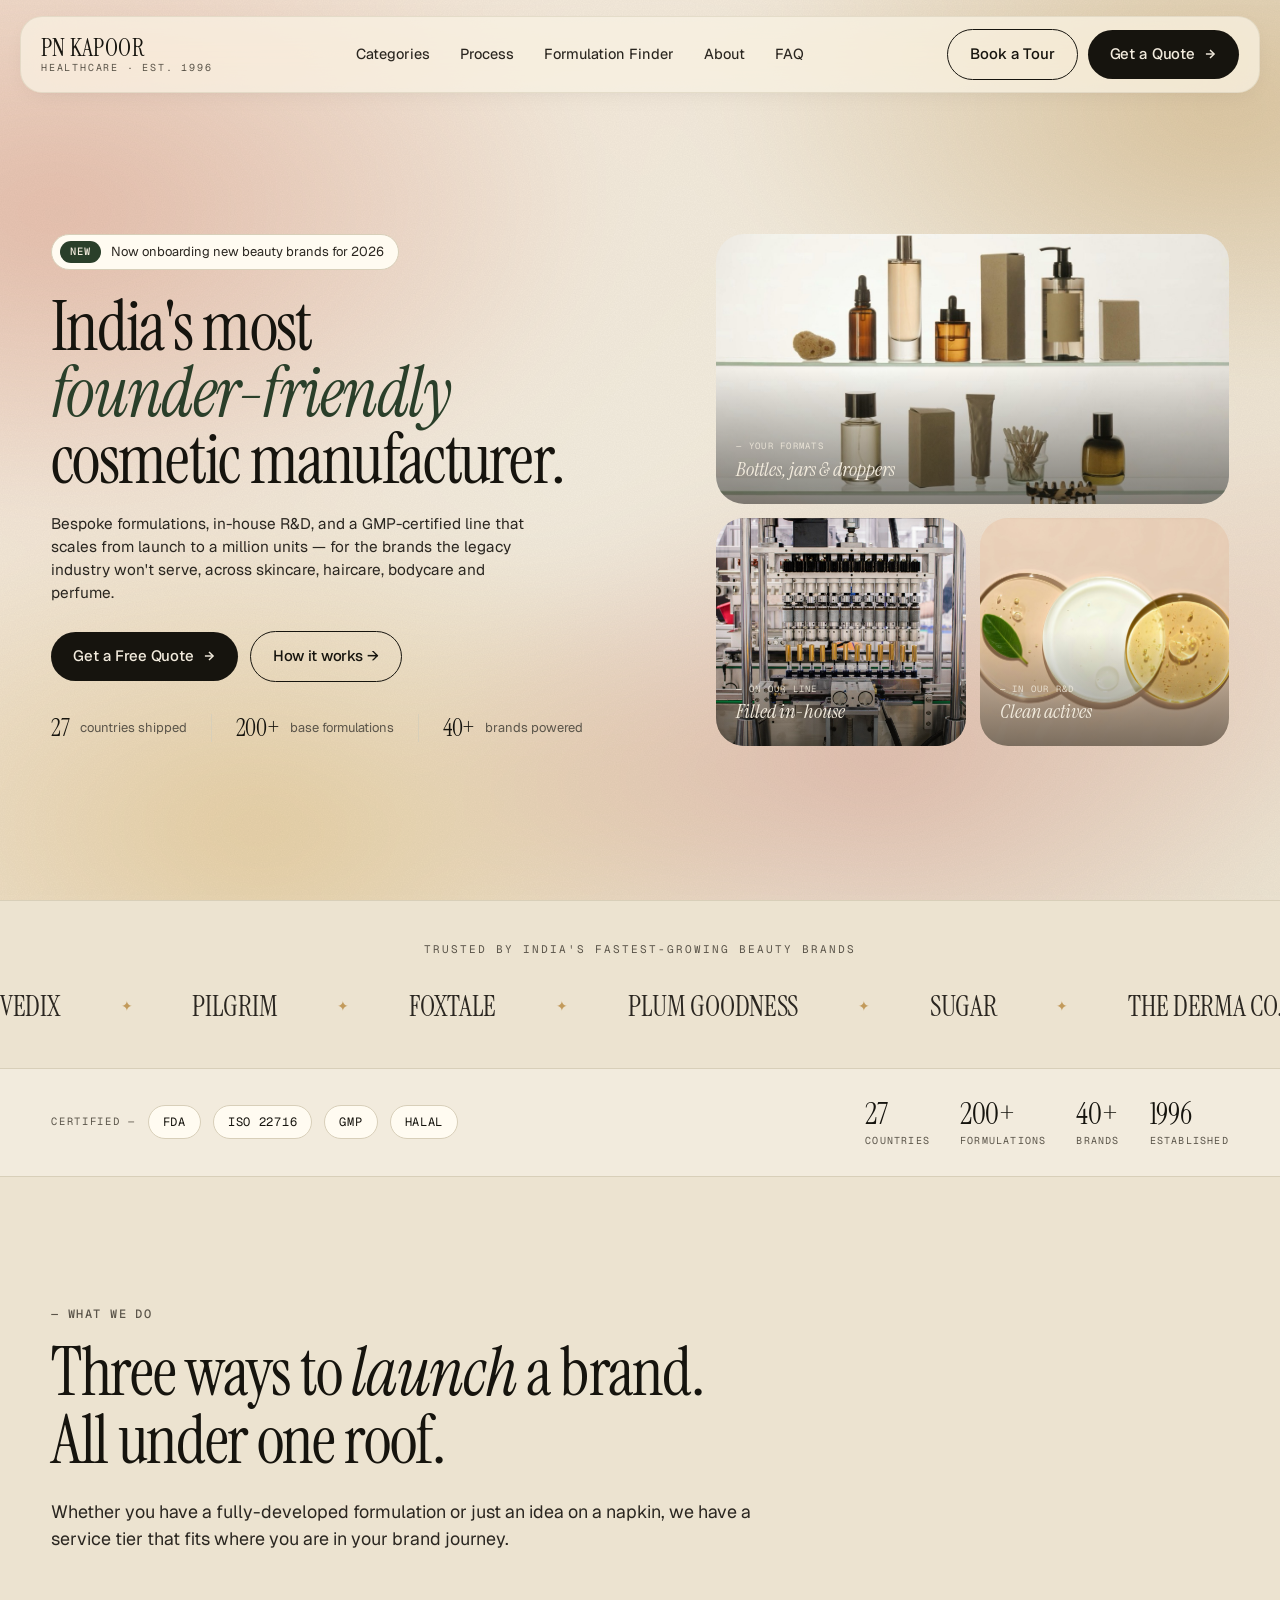
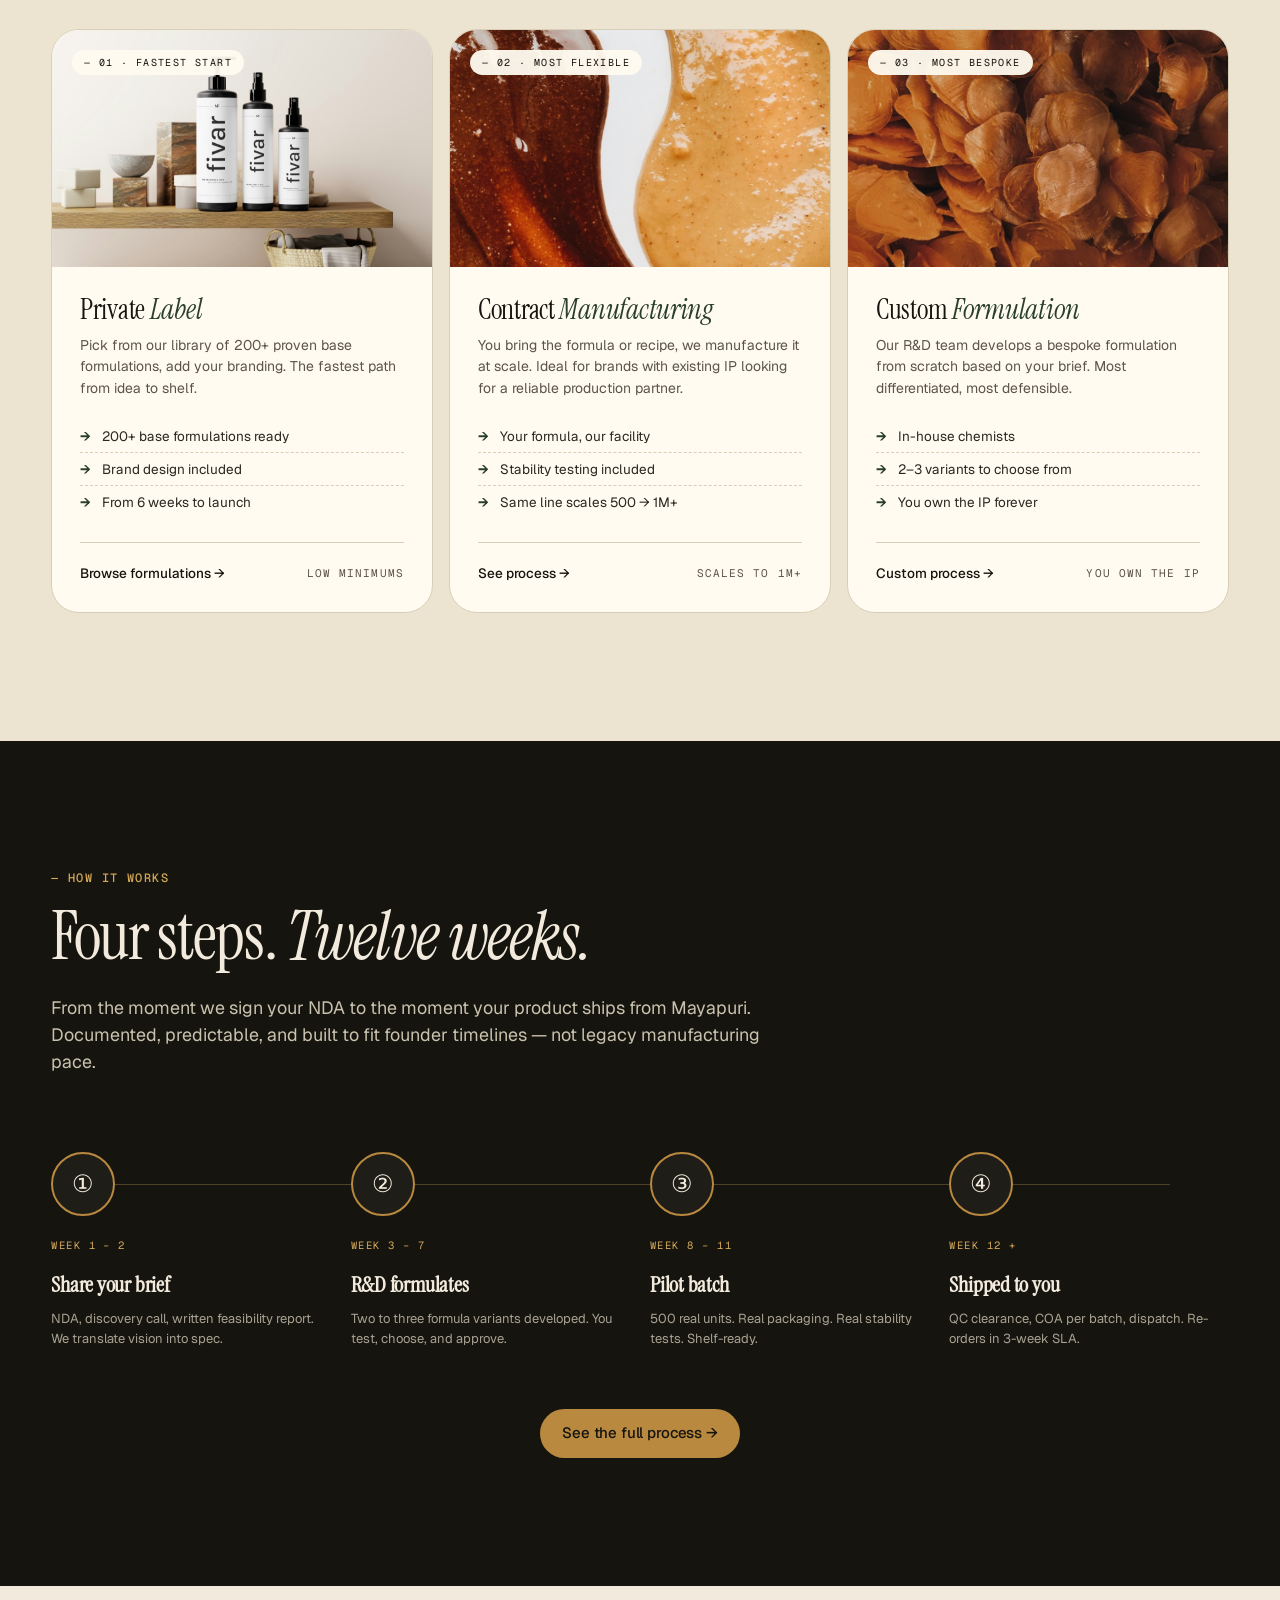
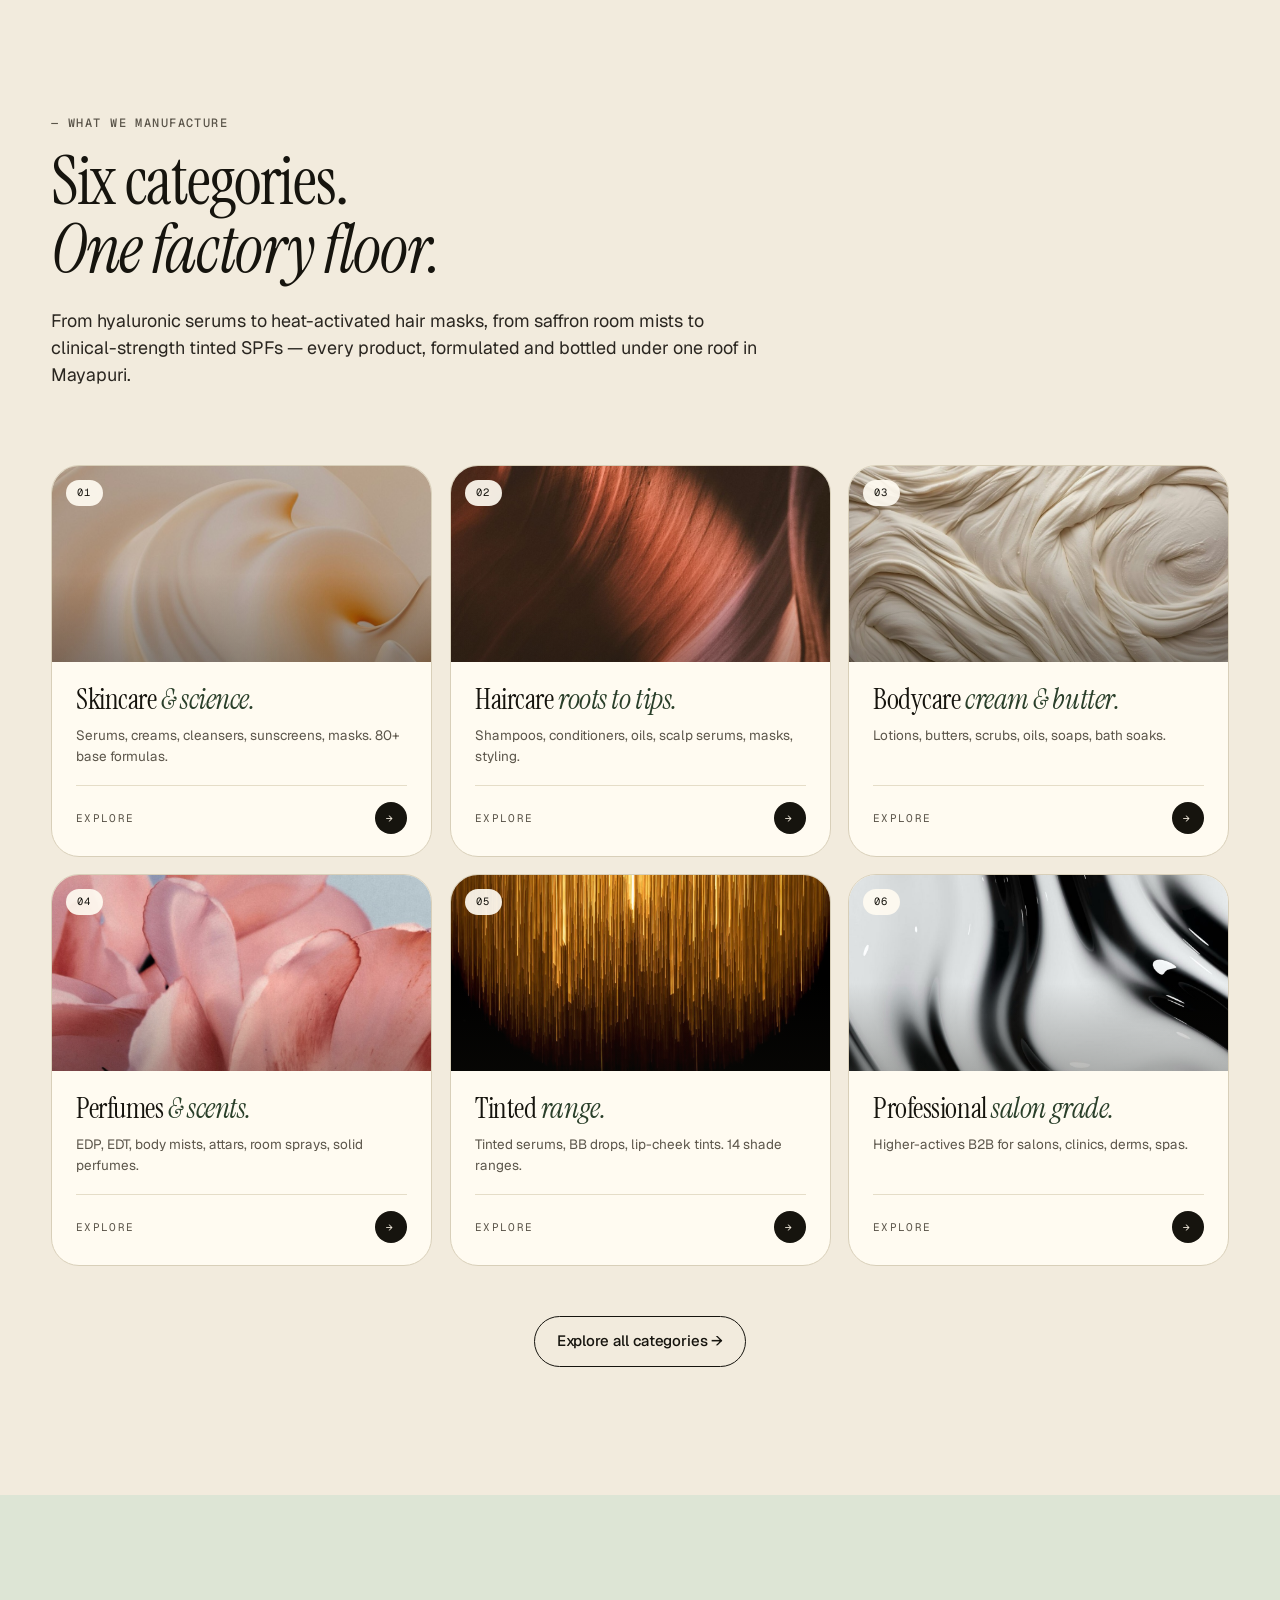
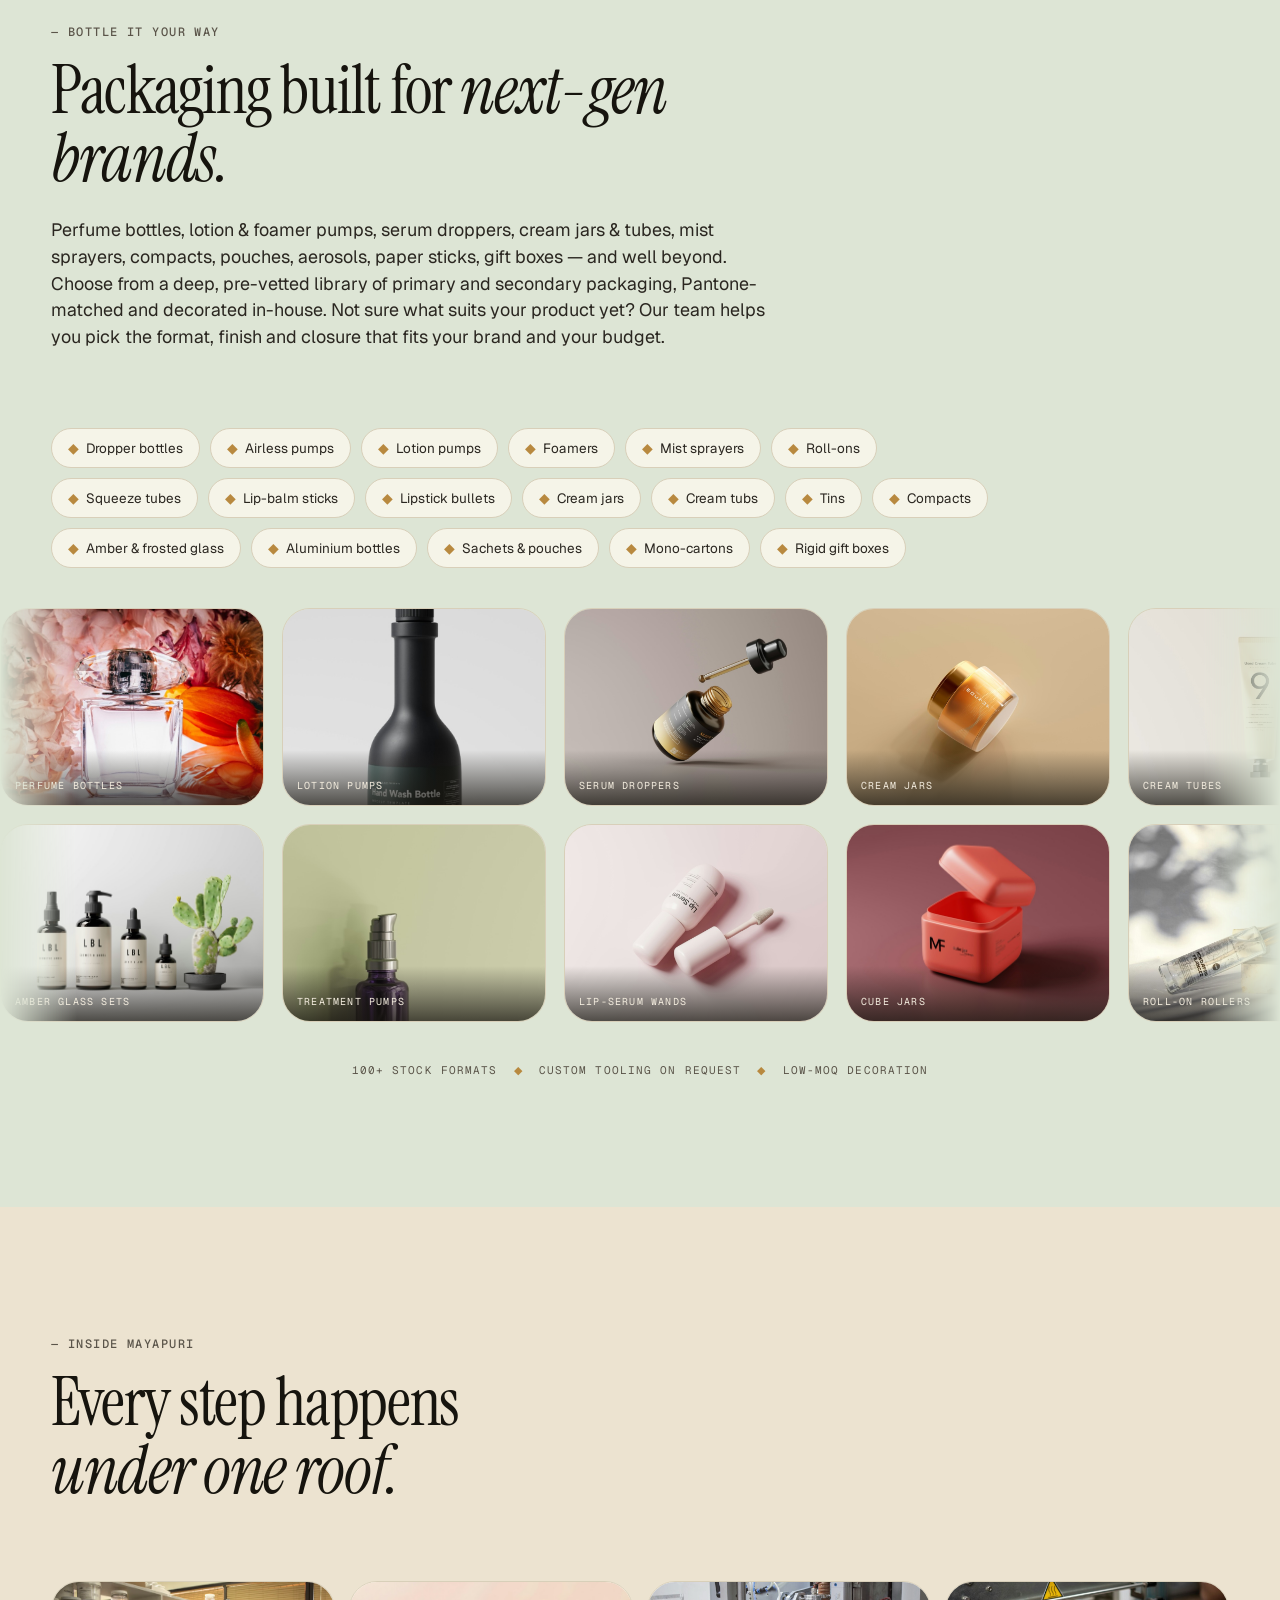
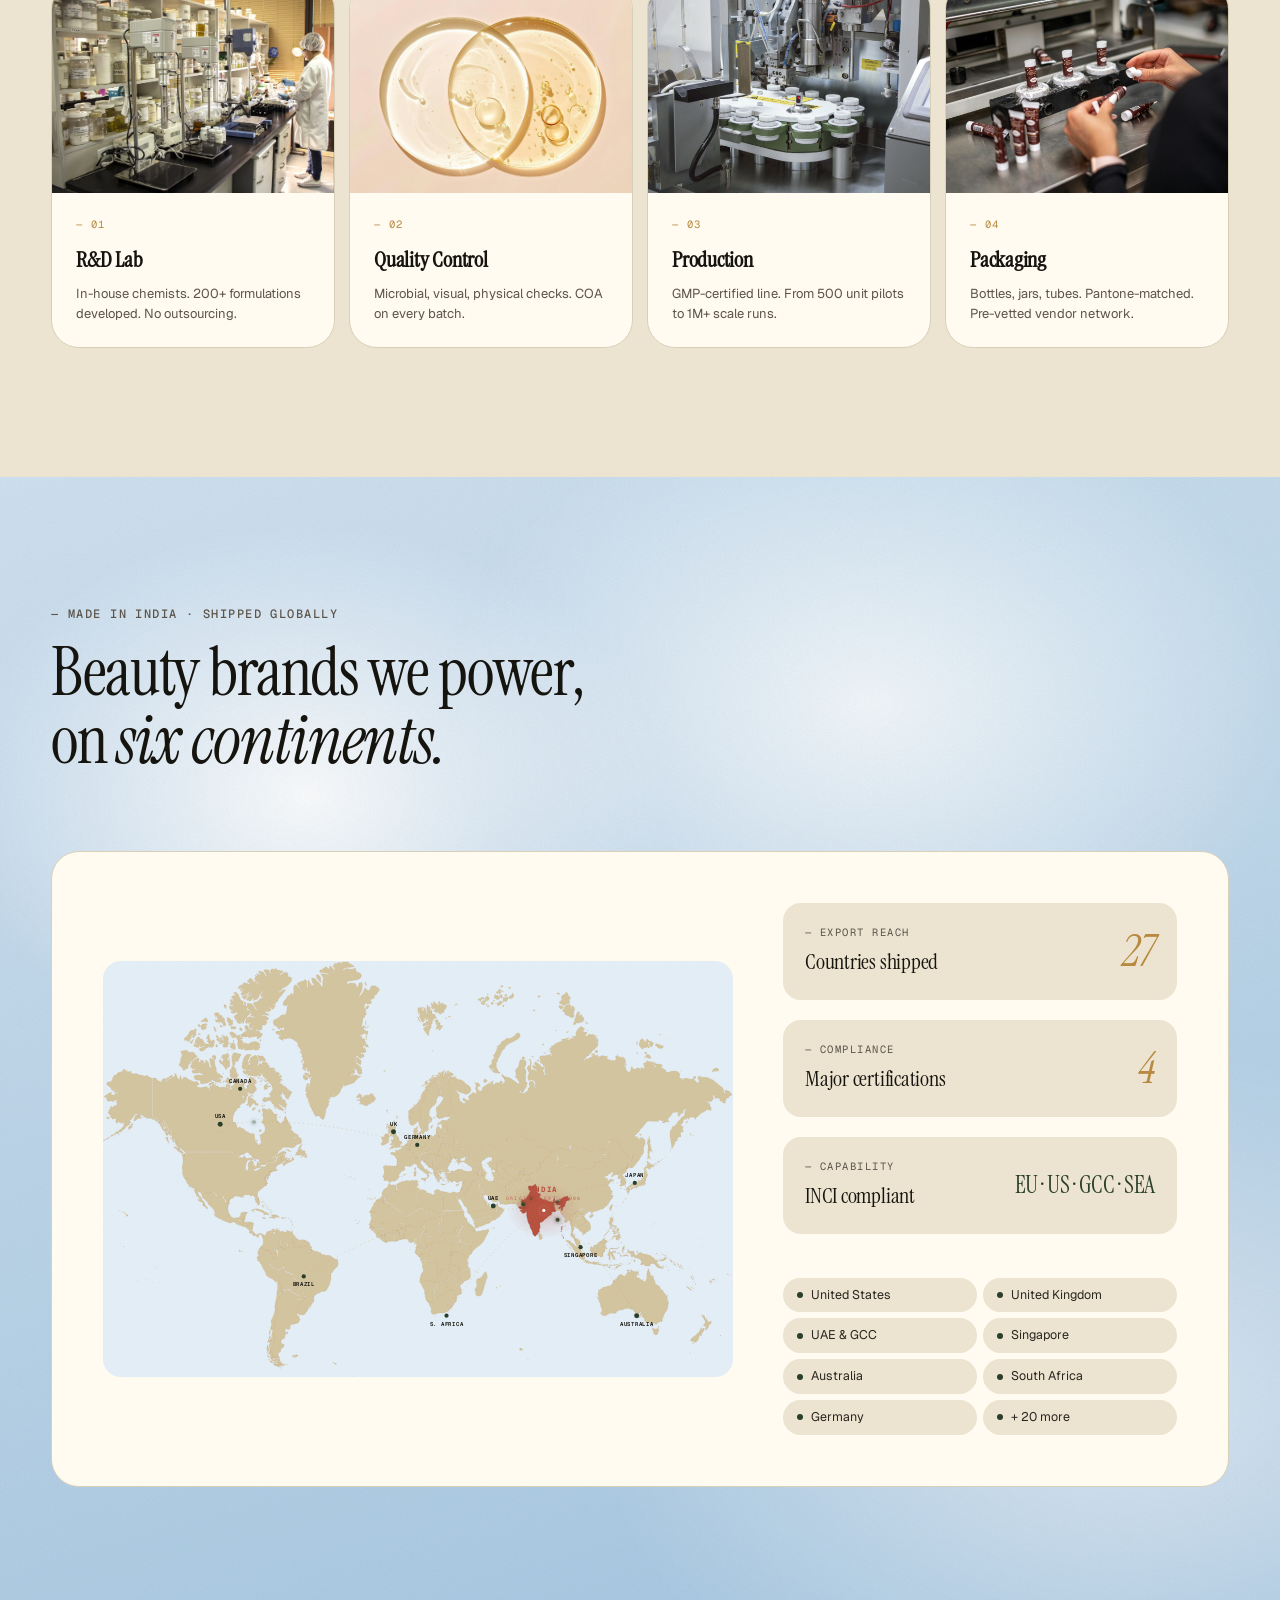
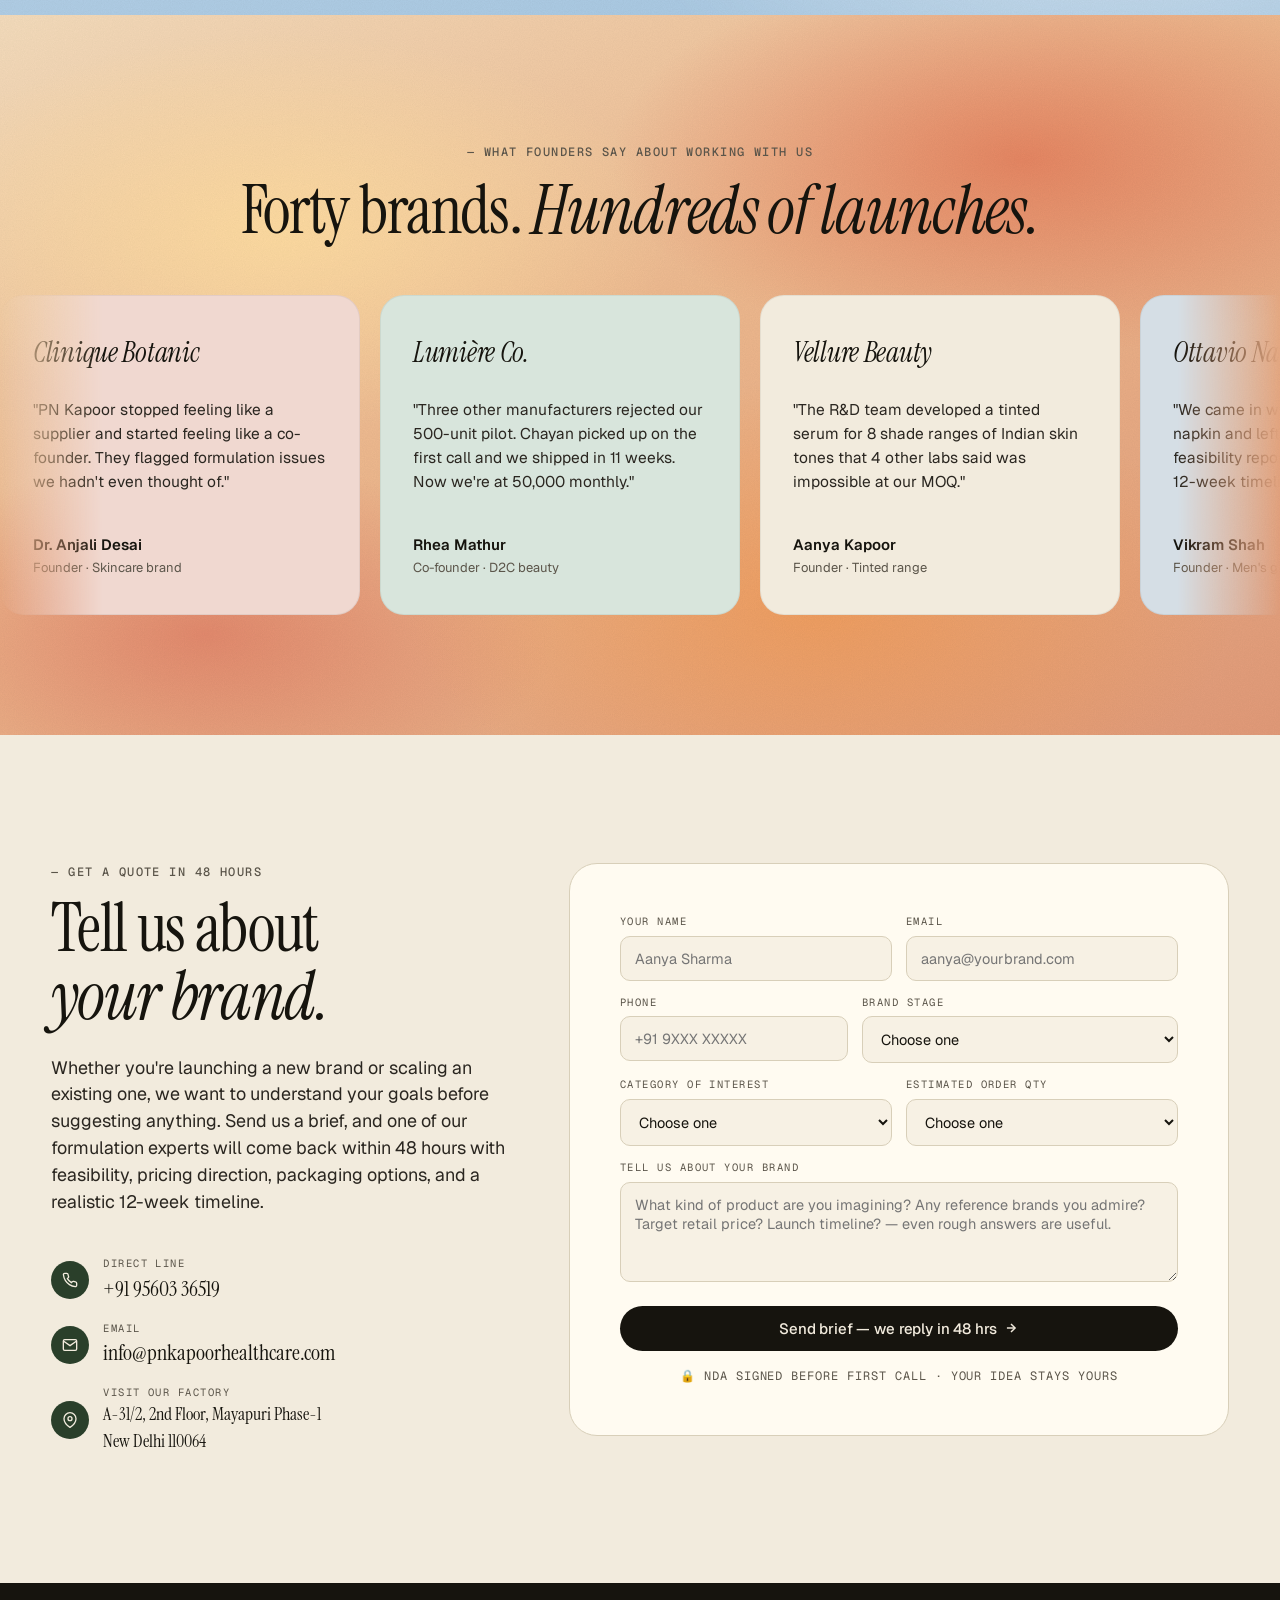
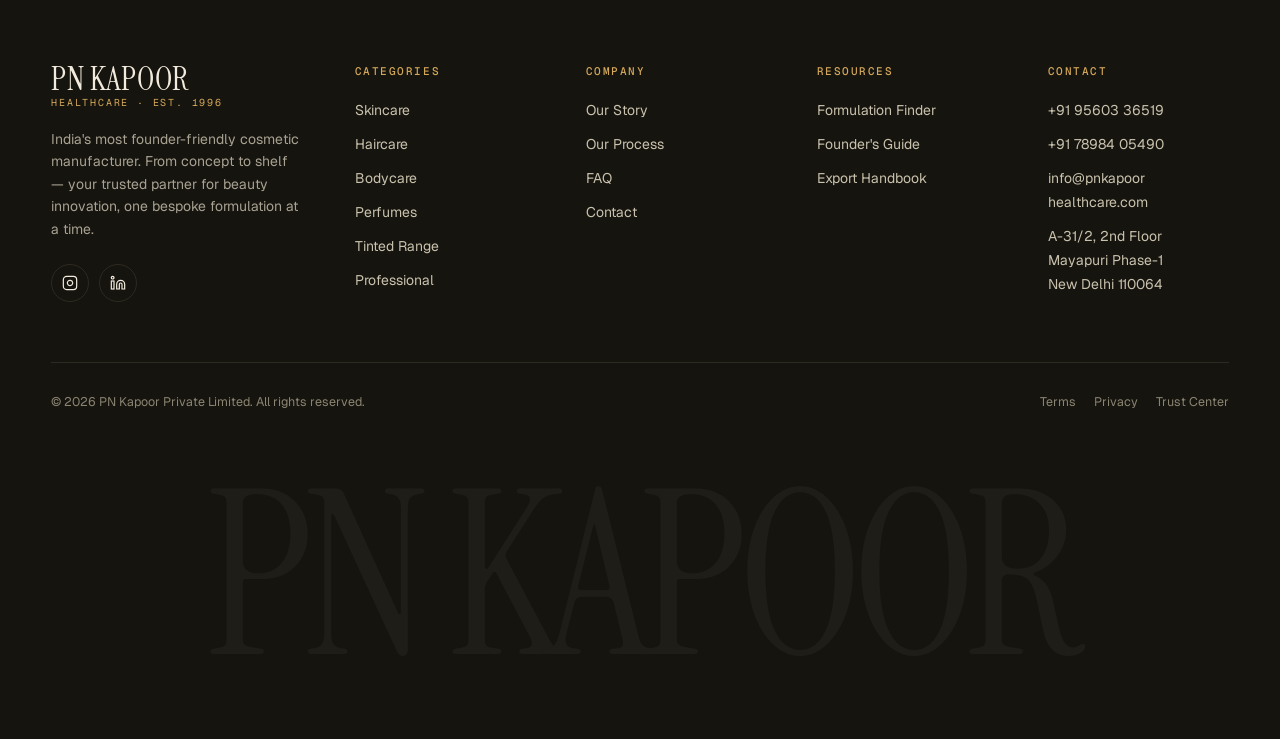
==== commit 01fb8176: "Mobile-friendly pass: phone-optimized across all 6 pages Same design, adapted for phones (~360-414px" ====
--- a/index.html
+++ b/index.html
@@ -913,6 +913,26 @@
 .tnum strong { font-family: var(--display); font-size: 30px; font-weight: 400; color: var(--ink); letter-spacing: -0.01em; }
 .tnum span { font-family: var(--mono); font-size: 10px; letter-spacing: .12em; text-transform: uppercase; color: var(--ink-mute); margin-top: 7px; }
 @media (max-width: 760px) { .trust-row { flex-direction: column; align-items: flex-start; gap: 22px; } }
+
+/* ---- mobile ---- */
+@media (max-width: 600px) {
+  .hero { padding-top: 110px; }
+  .hero .h-display { font-size: clamp(30px, 8.5vw, 46px); }
+  .hero-sub { font-size: 15px; margin-top: 16px; }
+  .hero-grid { gap: 32px; }
+  .hero-actions { margin-top: 22px; }
+  .hero-meta { gap: 14px 18px; margin-top: 24px; }
+  .hero-meta-divider { display: none; }
+  .marquee-item { font-size: clamp(15px, 4.6vw, 24px); gap: 40px; }
+  .testi-c { width: 290px; min-height: 286px; padding: 26px 22px; }
+  .testi-c-brand { font-size: 24px; }
+  .world-wrap { padding: 20px; }
+  .world-grid { gap: 30px; }
+  .lead-wrap { gap: 36px; }
+  .lead-section a[href^="mailto:"] { font-size: 16px !important; word-break: break-word; }
+  .lead-section a[href^="tel:"] { font-size: 19px !important; }
+}
+@media (max-width: 400px) { .pkg-item { width: 178px; height: 134px; } }
 </style>
 </head>
 <body>
--- a/styles.css
+++ b/styles.css
@@ -474,3 +474,38 @@
 .mobile-menu .btn { margin-top: 8px; justify-content: center; width: 100%; }
 @media (max-width: 860px) { .nav-toggle { display: flex; } }
 
+
+
+/* ======================================================
+   MOBILE RESPONSIVE PASS — desktop design unchanged
+   ====================================================== */
+@media (max-width: 860px) {
+  .nav { padding: 12px 14px; gap: 12px; }
+  .brand-name { font-size: 20px; }
+  .brand-sub { font-size: 9px; letter-spacing: .14em; }
+  .nav-cta .btn-primary { padding: 10px 15px; font-size: 13px; }
+  .nav-cta .btn-primary svg { display: none; }
+}
+@media (max-width: 600px) {
+  section { padding: 54px 0; }
+  .page-hero { padding: 96px 0 44px; }
+  .section-head { margin-bottom: 36px; }
+  .h-display { font-size: clamp(30px, 9vw, 50px); }
+  .h1 { font-size: clamp(26px, 8vw, 42px); }
+  .h2 { font-size: clamp(23px, 7vw, 36px); }
+  .h3 { font-size: clamp(19px, 5vw, 26px); }
+  .lede { font-size: 15.5px; }
+  .ft-top { grid-template-columns: 1fr 1fr; gap: 30px; padding-bottom: 38px; }
+  .ft-wordmark { font-size: clamp(40px, 13vw, 90px); margin-top: 34px; }
+  footer { padding: 54px 0 32px; }
+  .final-cta-actions { flex-direction: column; }
+  .final-cta-actions .btn { width: 100%; }
+  .final-cta-inner { padding: 44px 24px; }
+  .crumb { margin-bottom: 22px; flex-wrap: wrap; }
+}
+@media (max-width: 420px) {
+  .ft-top { grid-template-columns: 1fr; }
+  .btn { padding: 12px 18px; }
+}
+
+@media (max-width: 860px) { .brand-sub { white-space: nowrap; } }
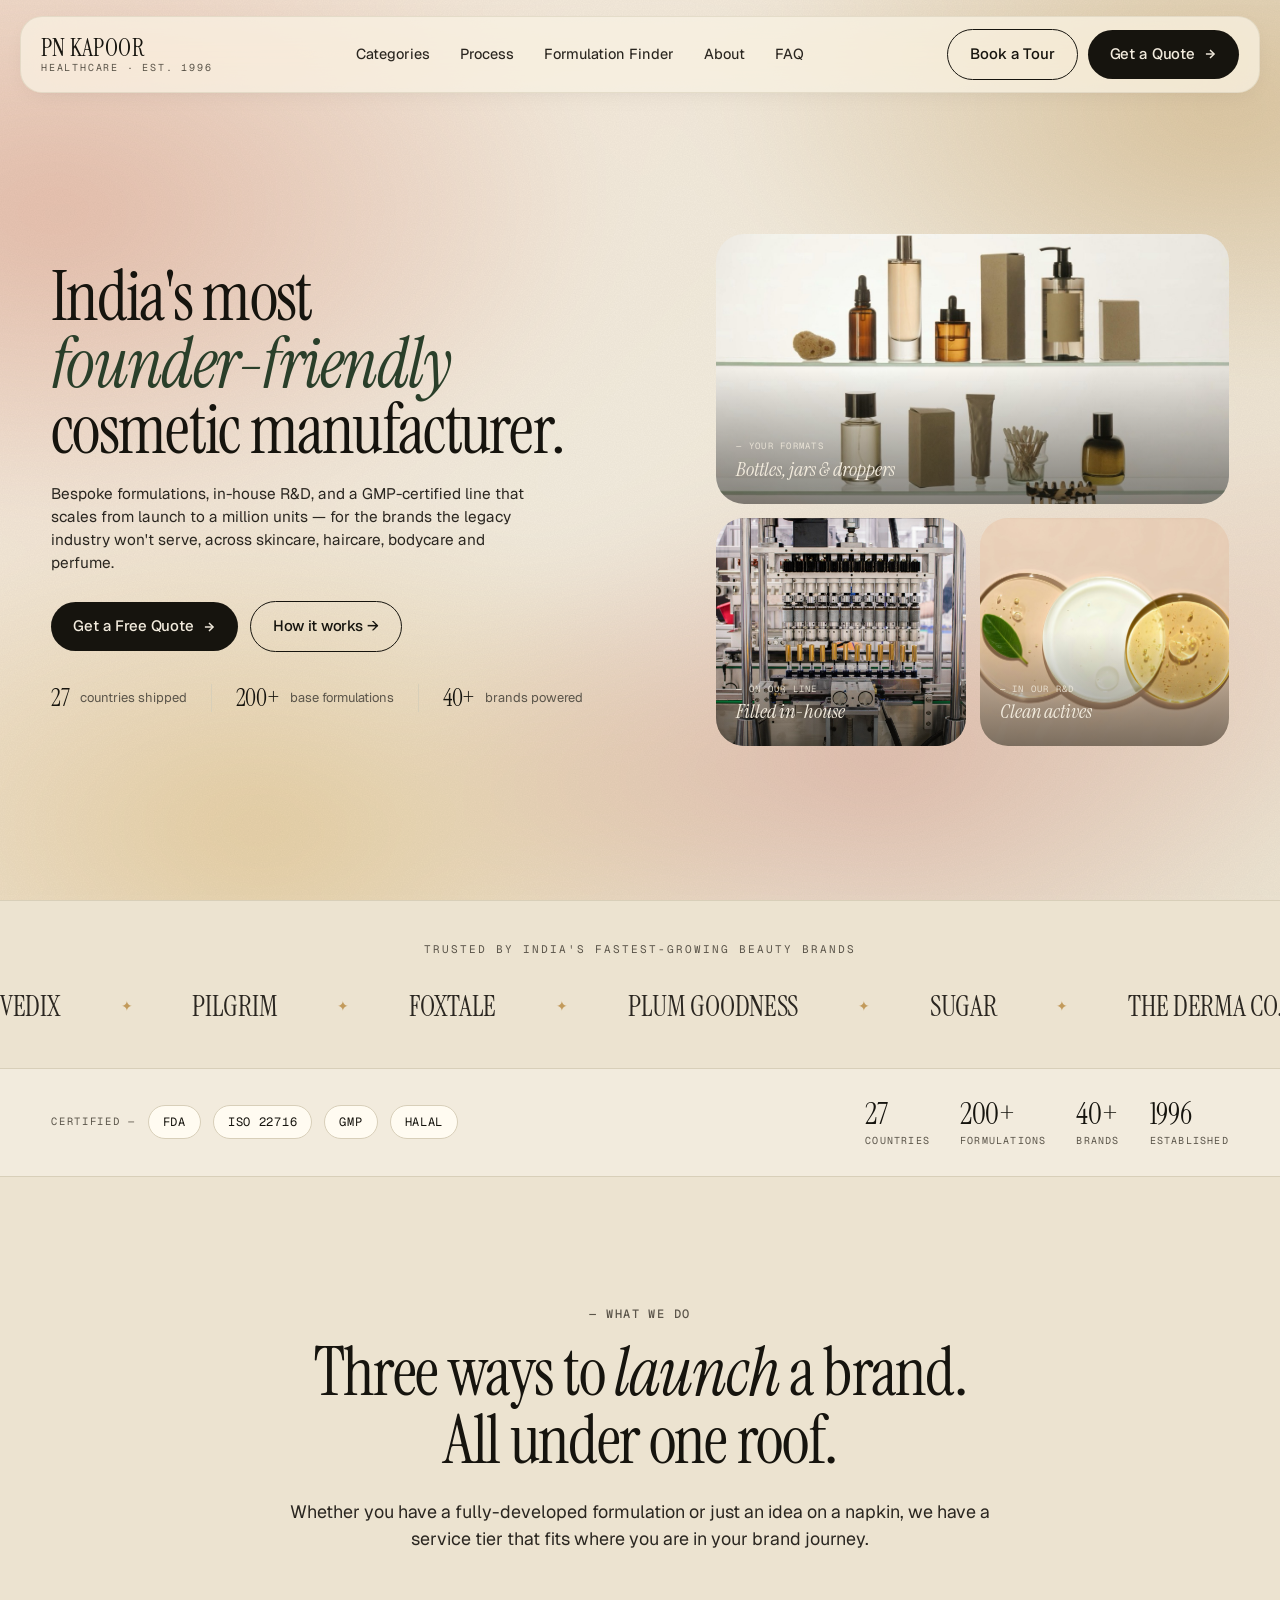
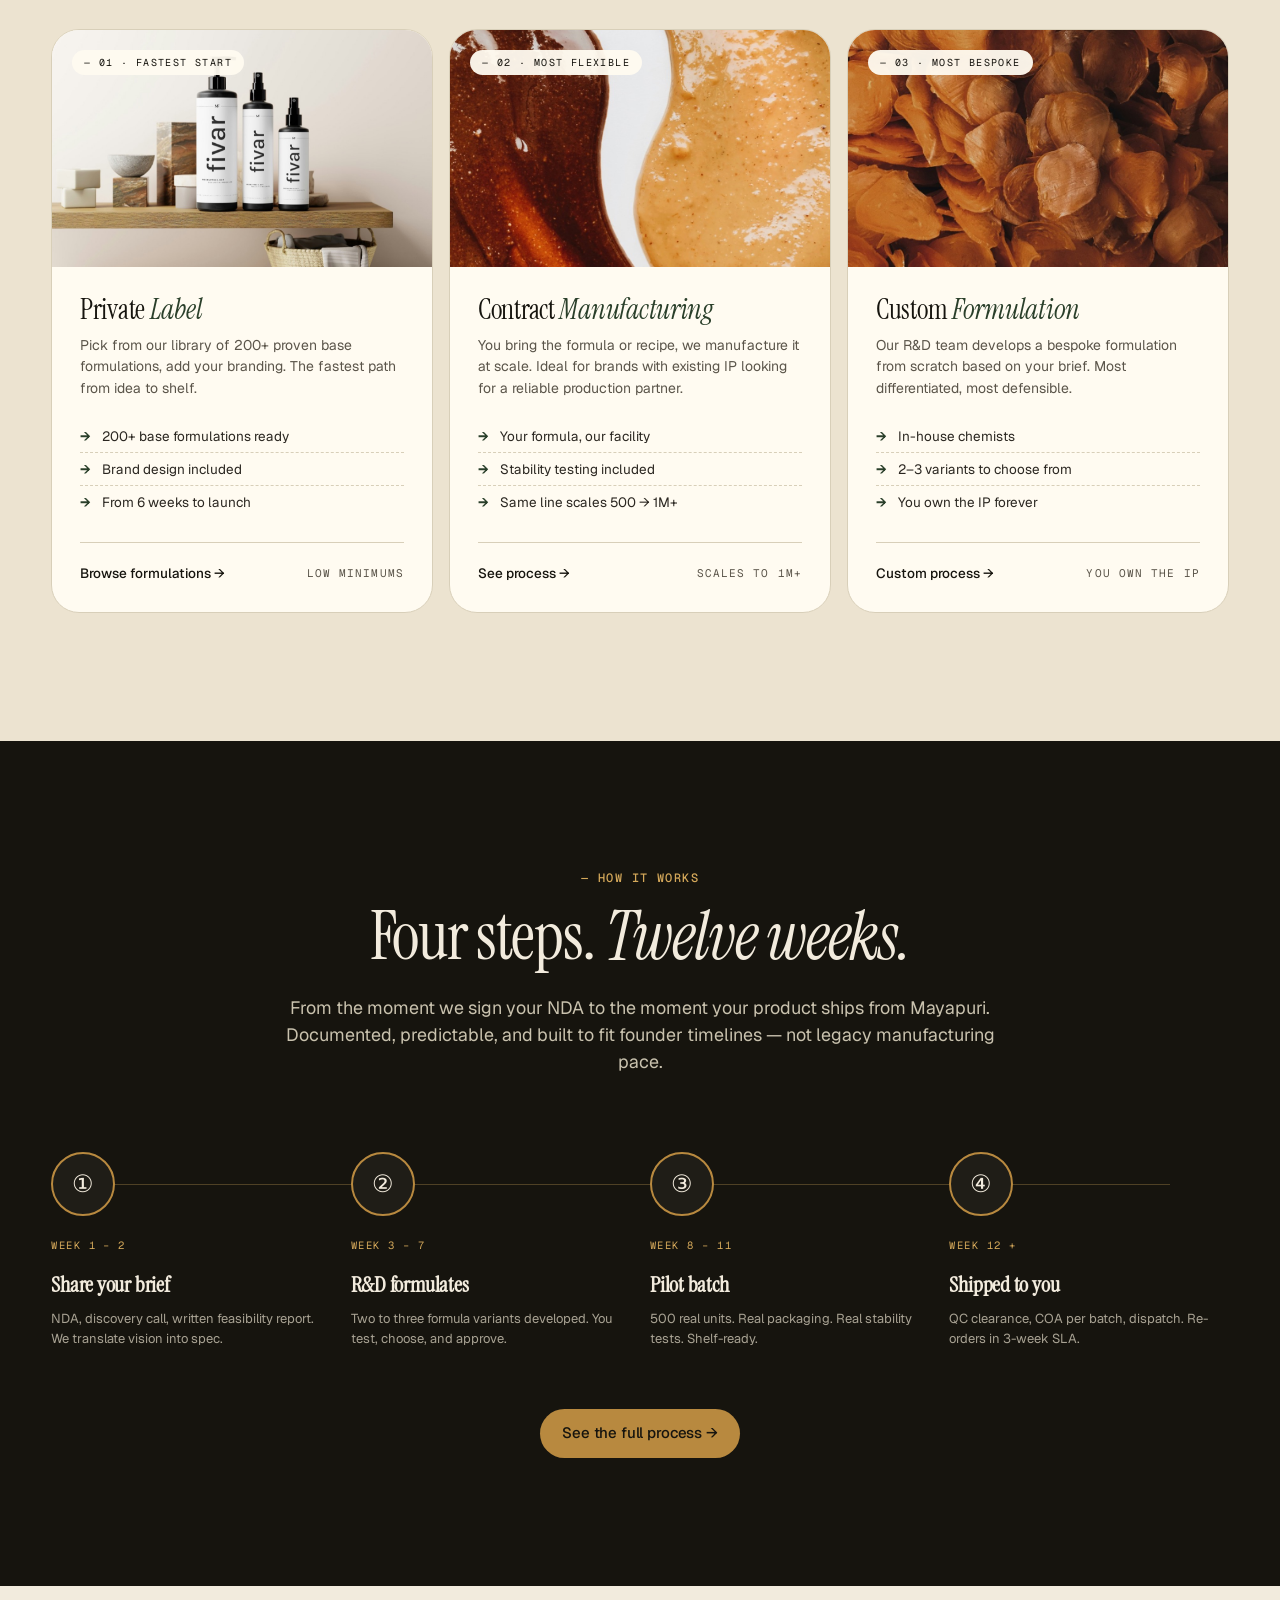
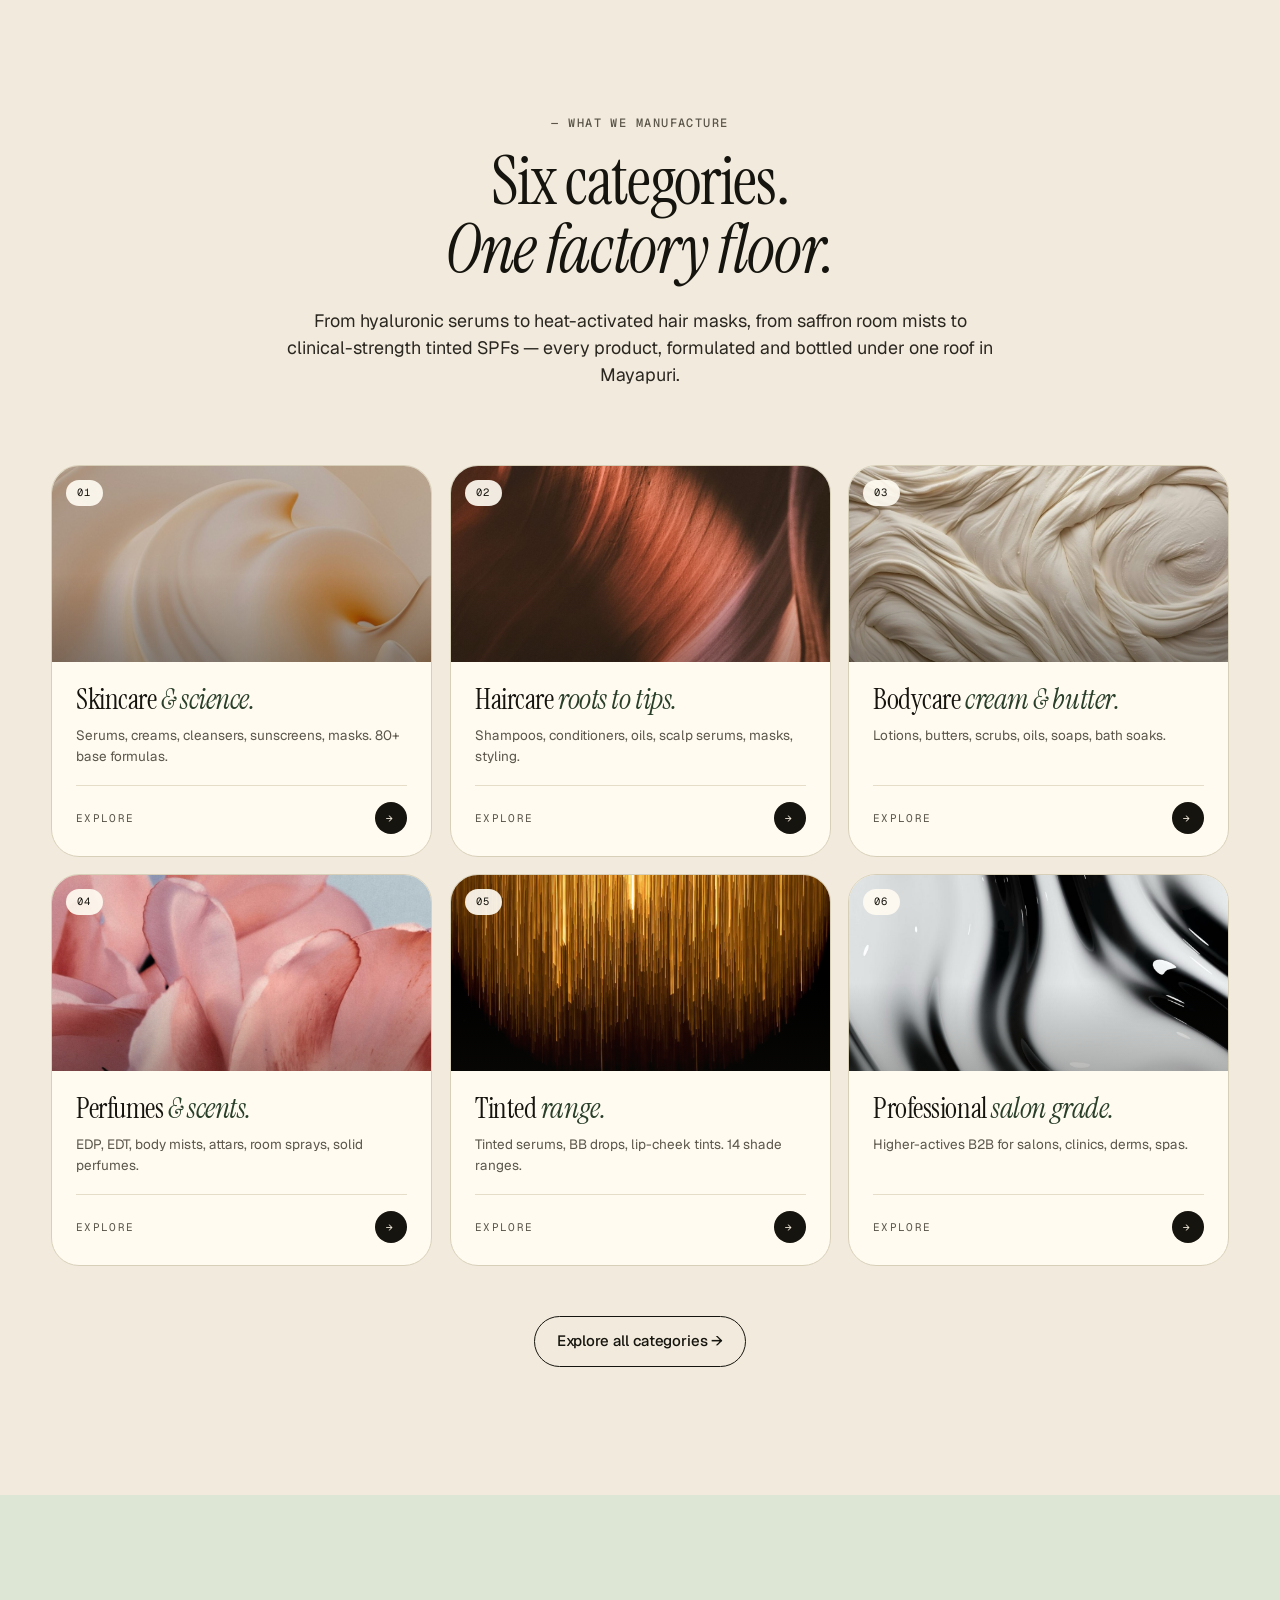
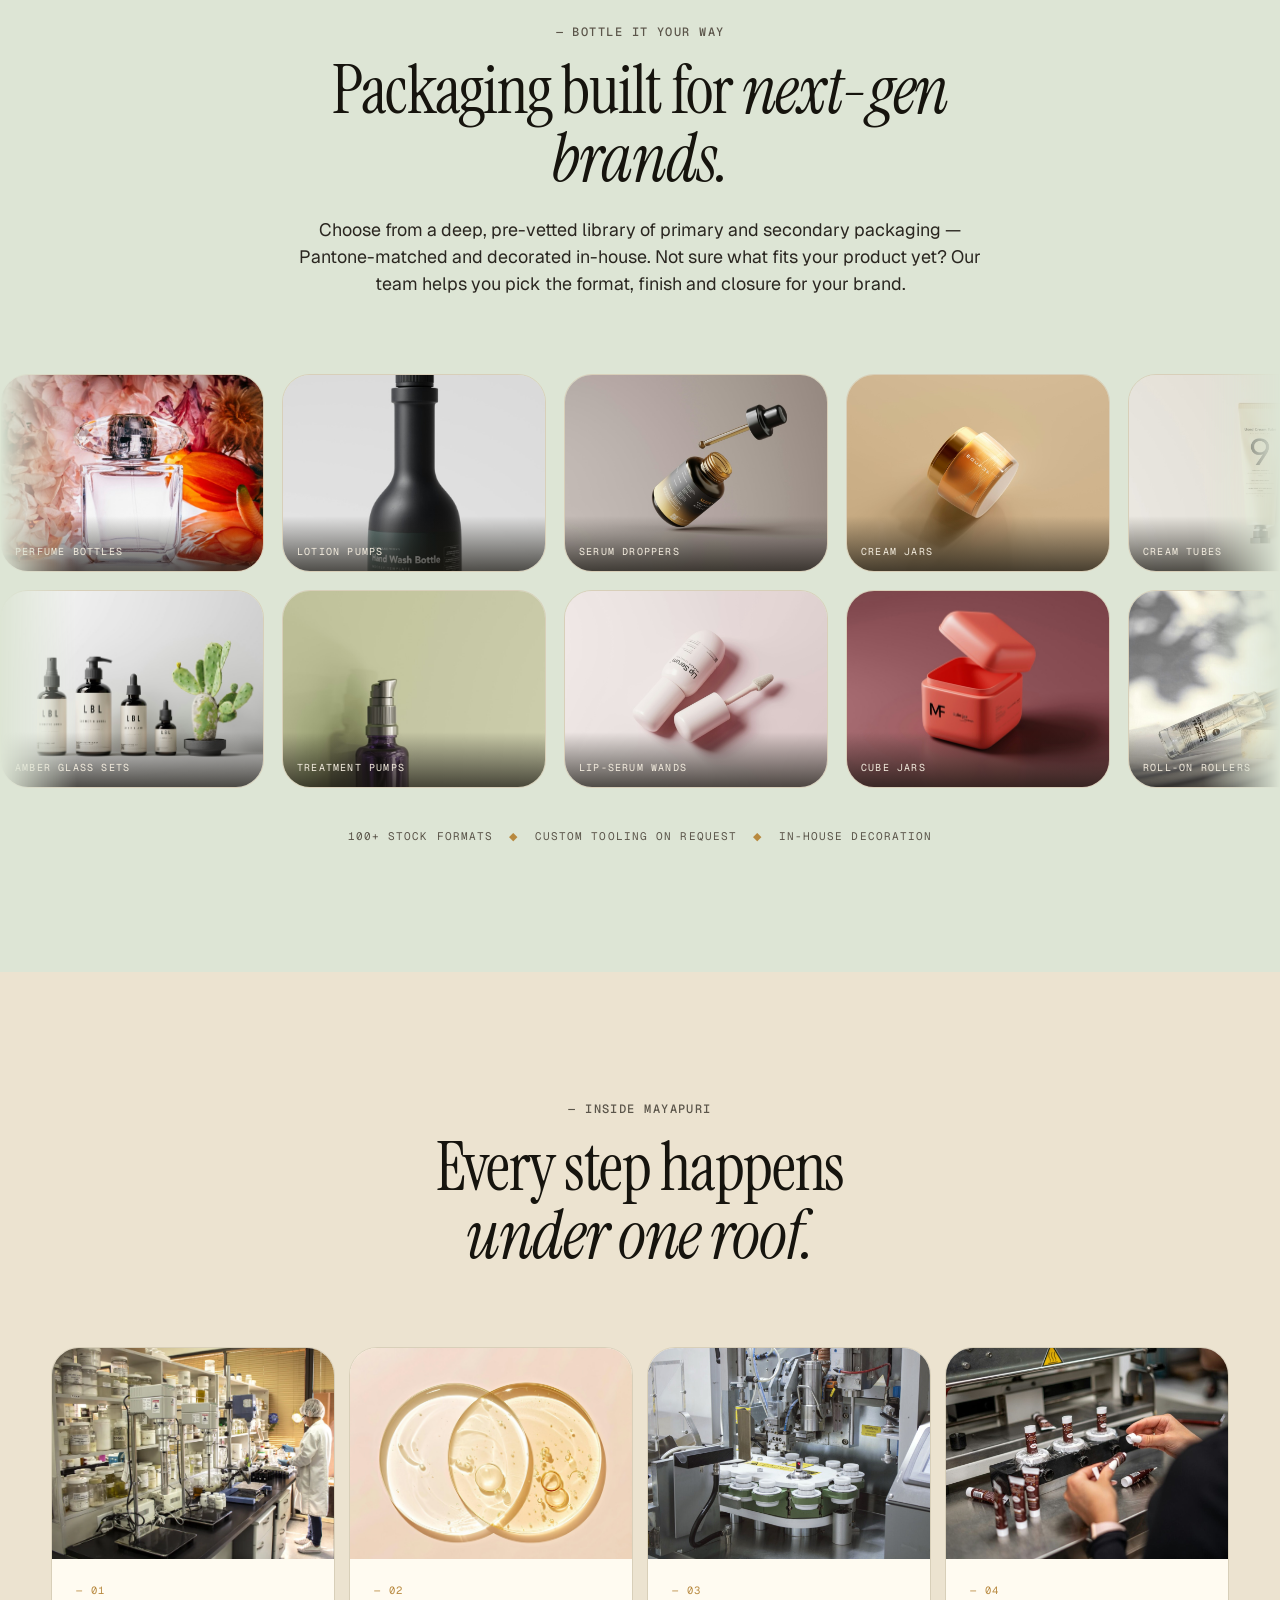
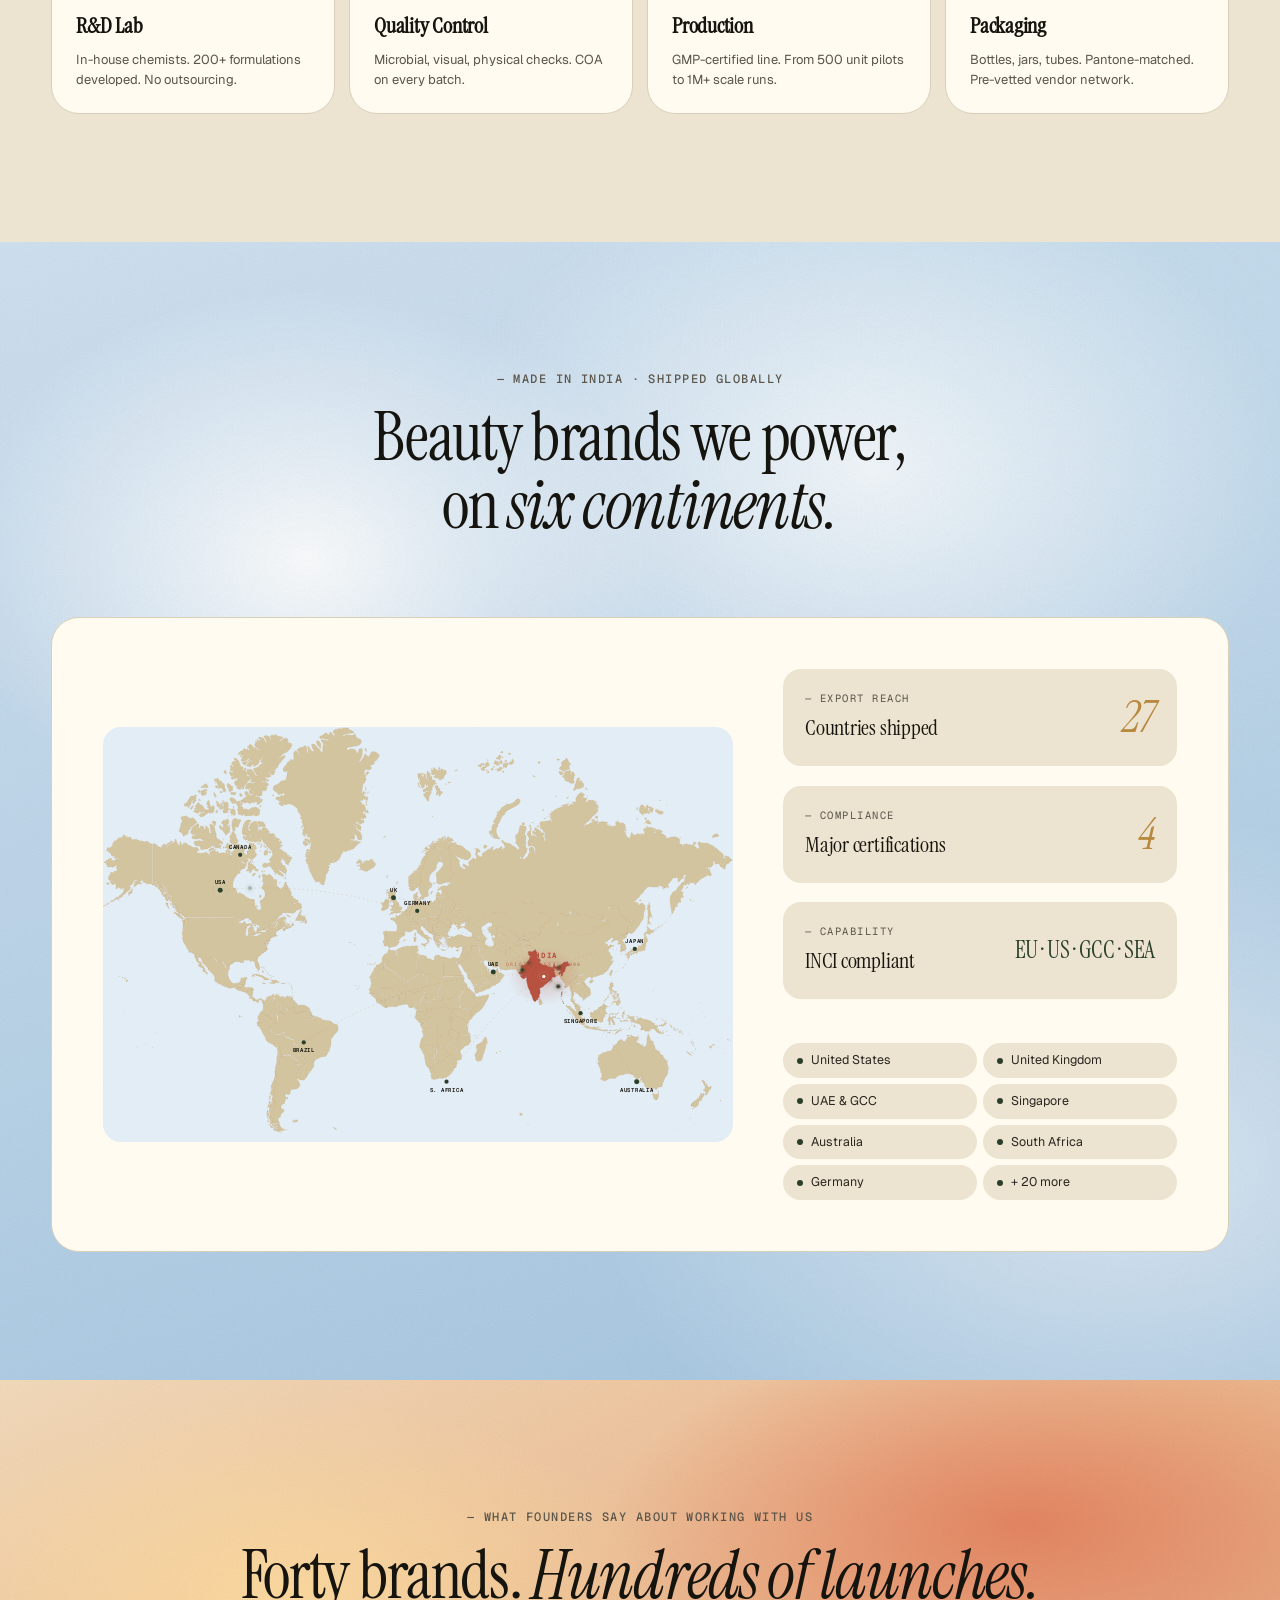
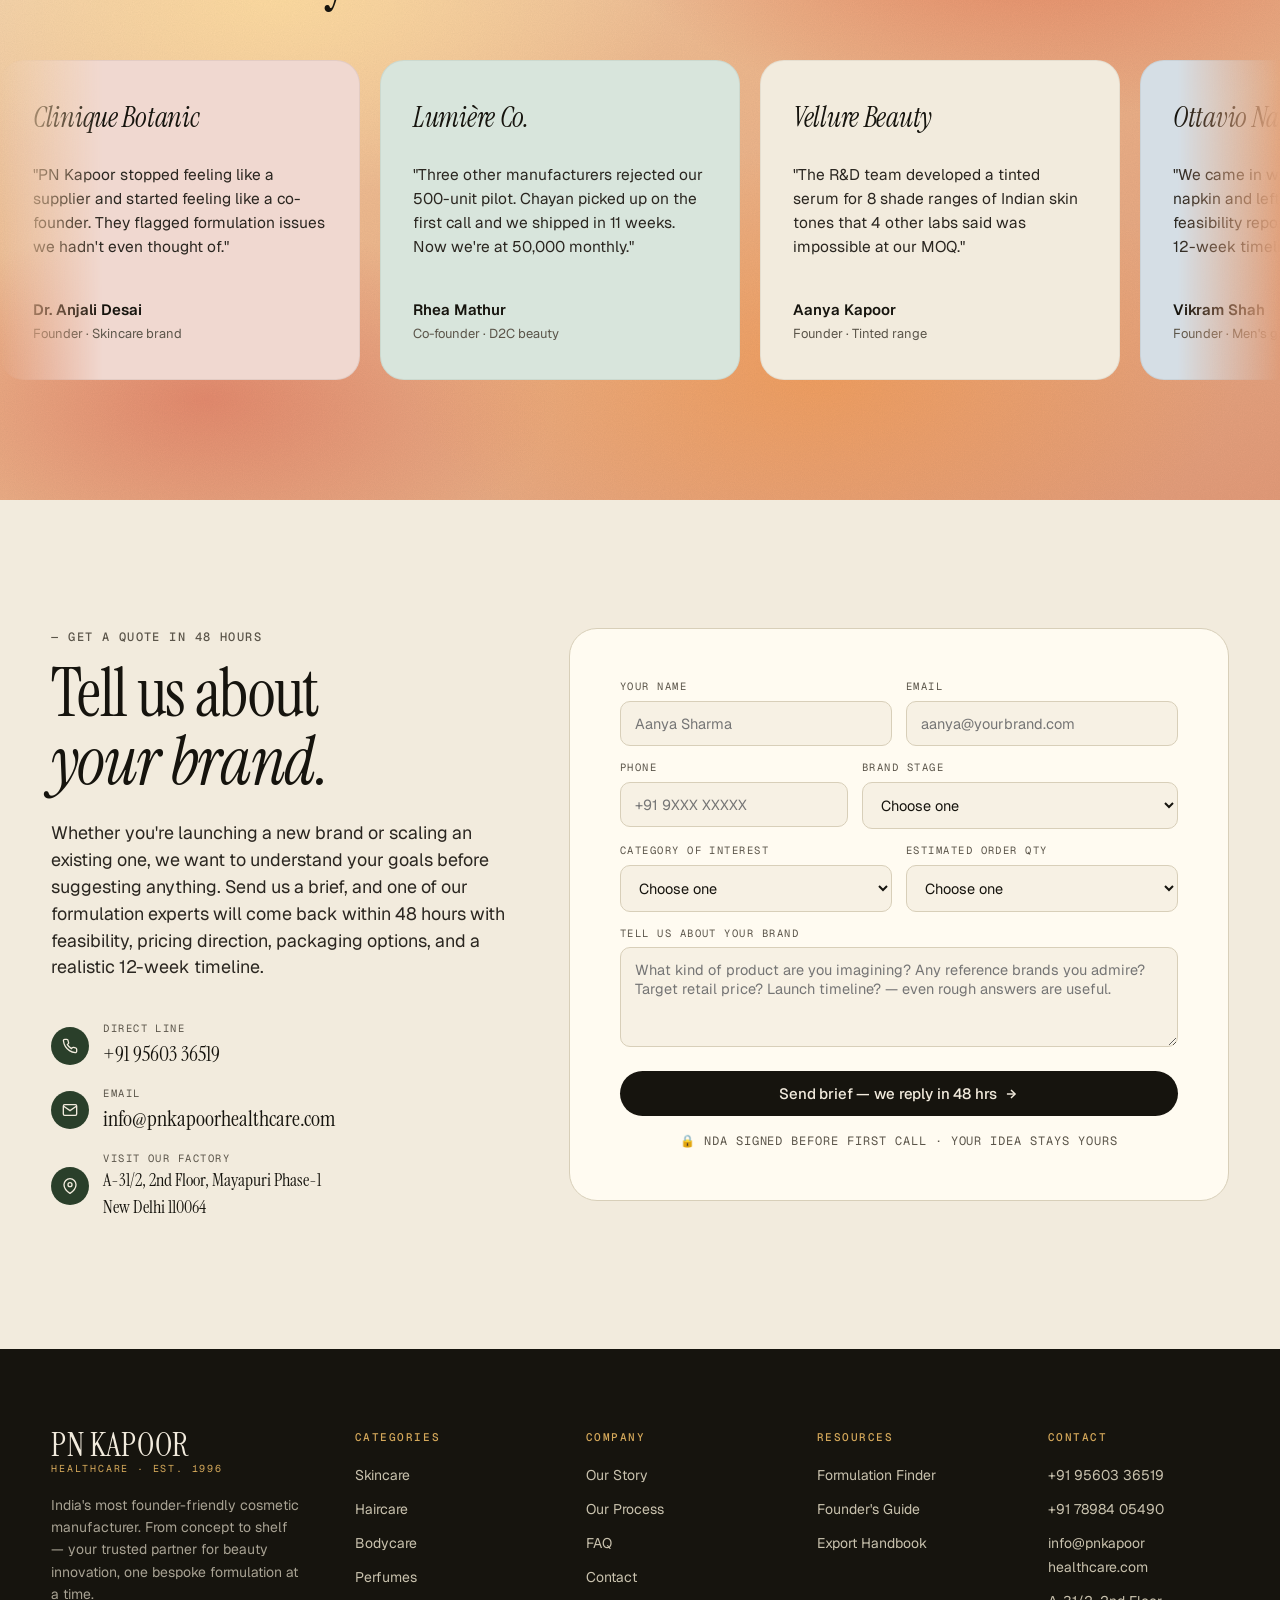
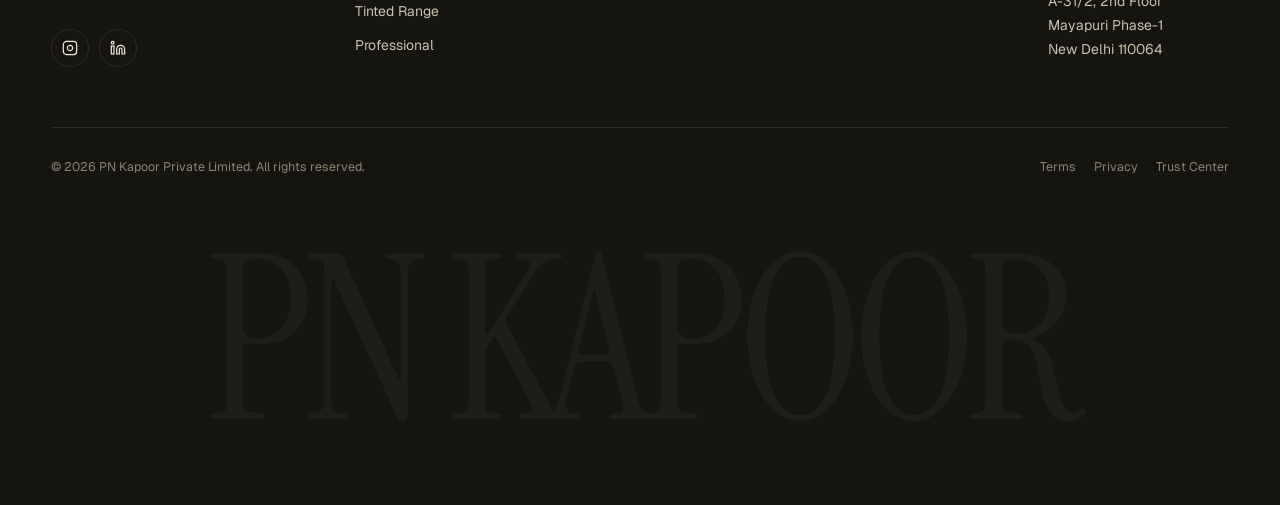
==== commit cf57e7bc: "Mobile + polish: slimmer nav, remove hero onboarding tag, declutter packaging, center grid-section h" ====
--- a/index.html
+++ b/index.html
@@ -965,11 +965,7 @@
   <div class="container">
     <div class="hero-grid">
       <div>
-        <div class="hero-tag">
-          <span class="hero-tag-pill">New</span>
-          <span>Now onboarding new beauty brands for 2026</span>
-        </div>
-        <h1 class="h-display">
+                <h1 class="h-display">
           India's most<br>
           <span class="italic">founder-friendly</span><br>
           cosmetic manufacturer.
@@ -1072,7 +1068,7 @@
 <!-- ═══════════ SERVICE TIERS (Bo-inspired) ═══════════ -->
 <section class="services">
   <div class="container">
-    <div class="section-head">
+    <div class="section-head centered">
       <div class="eyebrow">— What we do</div>
       <h2 class="h1" style="margin-top:14px">
         Three ways to <span class="italic">launch</span> a brand.<br>
@@ -1148,7 +1144,7 @@
 <!-- ═══════════ PROCESS MINI ═══════════ -->
 <section class="sec-ink">
   <div class="container">
-    <div class="section-head">
+    <div class="section-head centered">
       <div class="eyebrow">— How it works</div>
       <h2 class="h1" style="margin-top:14px">
         Four steps. <span class="italic">Twelve weeks.</span>
@@ -1196,7 +1192,7 @@
 <!-- ═══════════ CATEGORIES TEASER ═══════════ -->
 <section class="sec-cream">
   <div class="container">
-    <div class="section-head">
+    <div class="section-head centered">
       <div class="eyebrow">— What we manufacture</div>
       <h2 class="h1" style="margin-top:14px">
         Six categories.<br>
@@ -1272,35 +1268,14 @@
 <!-- ═══════════ PACKAGING OPTIONS ═══════════ -->
 <section class="packaging-section sec-sage">
   <div class="container">
-    <div class="section-head">
+    <div class="section-head centered">
       <div class="eyebrow">— Bottle it your way</div>
       <h2 class="h1" style="margin-top:14px">
         Packaging built for <span class="italic">next-gen brands.</span>
       </h2>
       <p class="lede" style="margin-top:24px">
-        Perfume bottles, lotion &amp; foamer pumps, serum droppers, cream jars &amp; tubes, mist sprayers, compacts, pouches, aerosols, paper sticks, gift boxes — and well beyond. Choose from a deep, pre-vetted library of primary and secondary packaging, Pantone-matched and decorated in-house. Not sure what suits your product yet? Our team helps you pick the format, finish and closure that fits your brand and your budget.
+        Choose from a deep, pre-vetted library of primary and secondary packaging — Pantone-matched and decorated in-house. Not sure what fits your product yet? Our team helps you pick the format, finish and closure for your brand.
       </p>
-    </div>
-
-    <div class="pkg-chips">
-      <span class="pkg-chip"><span class="b">◆</span>Dropper bottles</span>
-      <span class="pkg-chip"><span class="b">◆</span>Airless pumps</span>
-      <span class="pkg-chip"><span class="b">◆</span>Lotion pumps</span>
-      <span class="pkg-chip"><span class="b">◆</span>Foamers</span>
-      <span class="pkg-chip"><span class="b">◆</span>Mist sprayers</span>
-      <span class="pkg-chip"><span class="b">◆</span>Roll-ons</span>
-      <span class="pkg-chip"><span class="b">◆</span>Squeeze tubes</span>
-      <span class="pkg-chip"><span class="b">◆</span>Lip-balm sticks</span>
-      <span class="pkg-chip"><span class="b">◆</span>Lipstick bullets</span>
-      <span class="pkg-chip"><span class="b">◆</span>Cream jars</span>
-      <span class="pkg-chip"><span class="b">◆</span>Cream tubs</span>
-      <span class="pkg-chip"><span class="b">◆</span>Tins</span>
-      <span class="pkg-chip"><span class="b">◆</span>Compacts</span>
-      <span class="pkg-chip"><span class="b">◆</span>Amber &amp; frosted glass</span>
-      <span class="pkg-chip"><span class="b">◆</span>Aluminium bottles</span>
-      <span class="pkg-chip"><span class="b">◆</span>Sachets &amp; pouches</span>
-      <span class="pkg-chip"><span class="b">◆</span>Mono-cartons</span>
-      <span class="pkg-chip"><span class="b">◆</span>Rigid gift boxes</span>
     </div>
   </div>
 
@@ -1364,14 +1339,14 @@
   </div>
 
   <div class="container">
-    <div class="pkg-note">100+ stock formats <span class="dot">◆</span> custom tooling on request <span class="dot">◆</span> low-MOQ decoration</div>
+    <div class="pkg-note">100+ stock formats <span class="dot">◆</span> custom tooling on request <span class="dot">◆</span> in-house decoration</div>
   </div>
 </section>
 
 <!-- ═══════════ FACILITY (NEW, Bo-inspired) ═══════════ -->
 <section class="facility-section">
   <div class="container">
-    <div class="section-head">
+    <div class="section-head centered">
       <div class="eyebrow">— Inside Mayapuri</div>
       <h2 class="h1" style="margin-top:14px">
         Every step happens<br>
@@ -1419,7 +1394,7 @@
 <!-- ═══════════ WORLD MAP / GLOBAL ═══════════ -->
 <section class="world-section sec-cloud-blue">
   <div class="container">
-    <div class="section-head">
+    <div class="section-head centered">
       <div class="eyebrow">— Made in India · Shipped globally</div>
       <h2 class="h1" style="margin-top:14px">
         Beauty brands we power,<br>
--- a/styles.css
+++ b/styles.css
@@ -509,3 +509,16 @@
 }
 
 @media (max-width: 860px) { .brand-sub { white-space: nowrap; } }
+
+
+/* centered section headers (grid sections) */
+.section-head.centered { text-align: center; margin-left: auto; margin-right: auto; }
+.section-head.centered .lede { margin-left: auto; margin-right: auto; }
+
+/* mobile: slimmer floating nav (single-line brand) */
+@media (max-width: 600px) {
+  .brand-sub { display: none; }
+  .nav { padding: 8px 12px; }
+  .nav-wrap { top: 10px; }
+  .nav-cta .btn-primary { padding: 9px 14px; font-size: 12.5px; }
+}
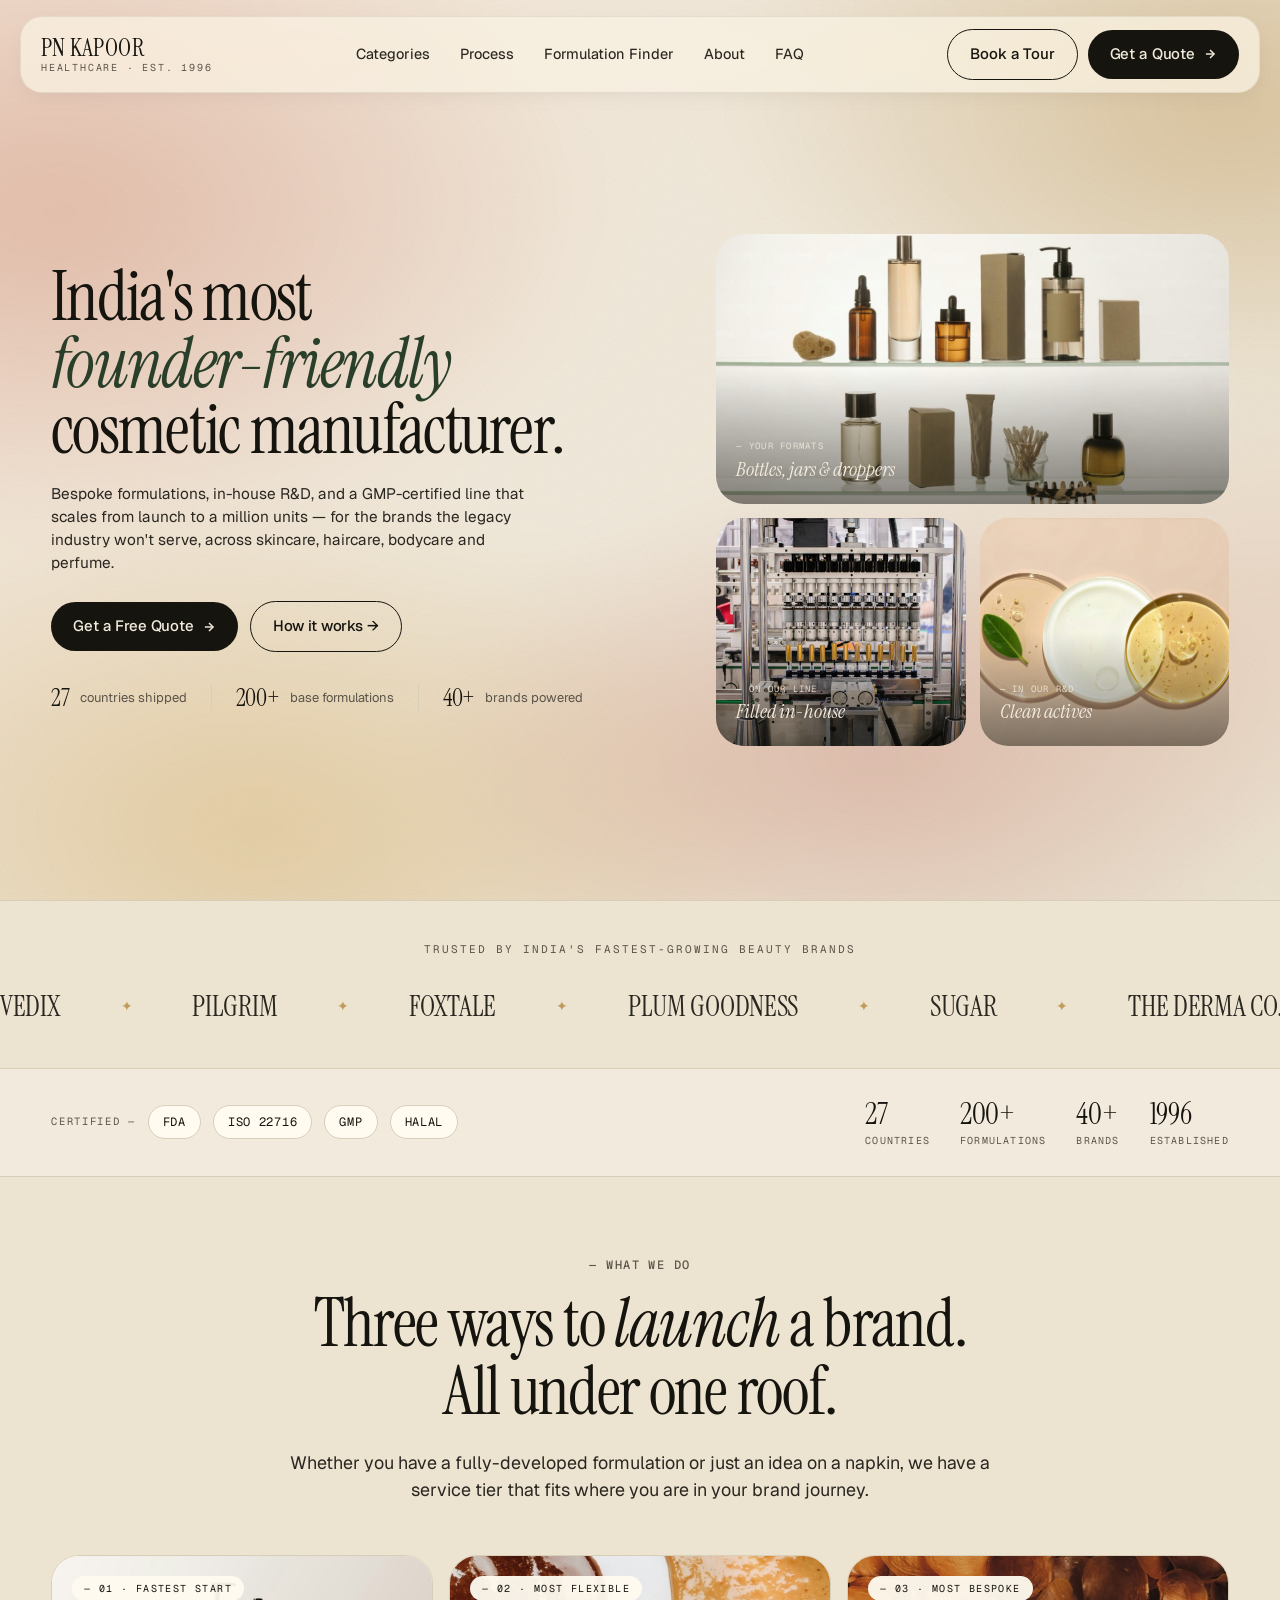
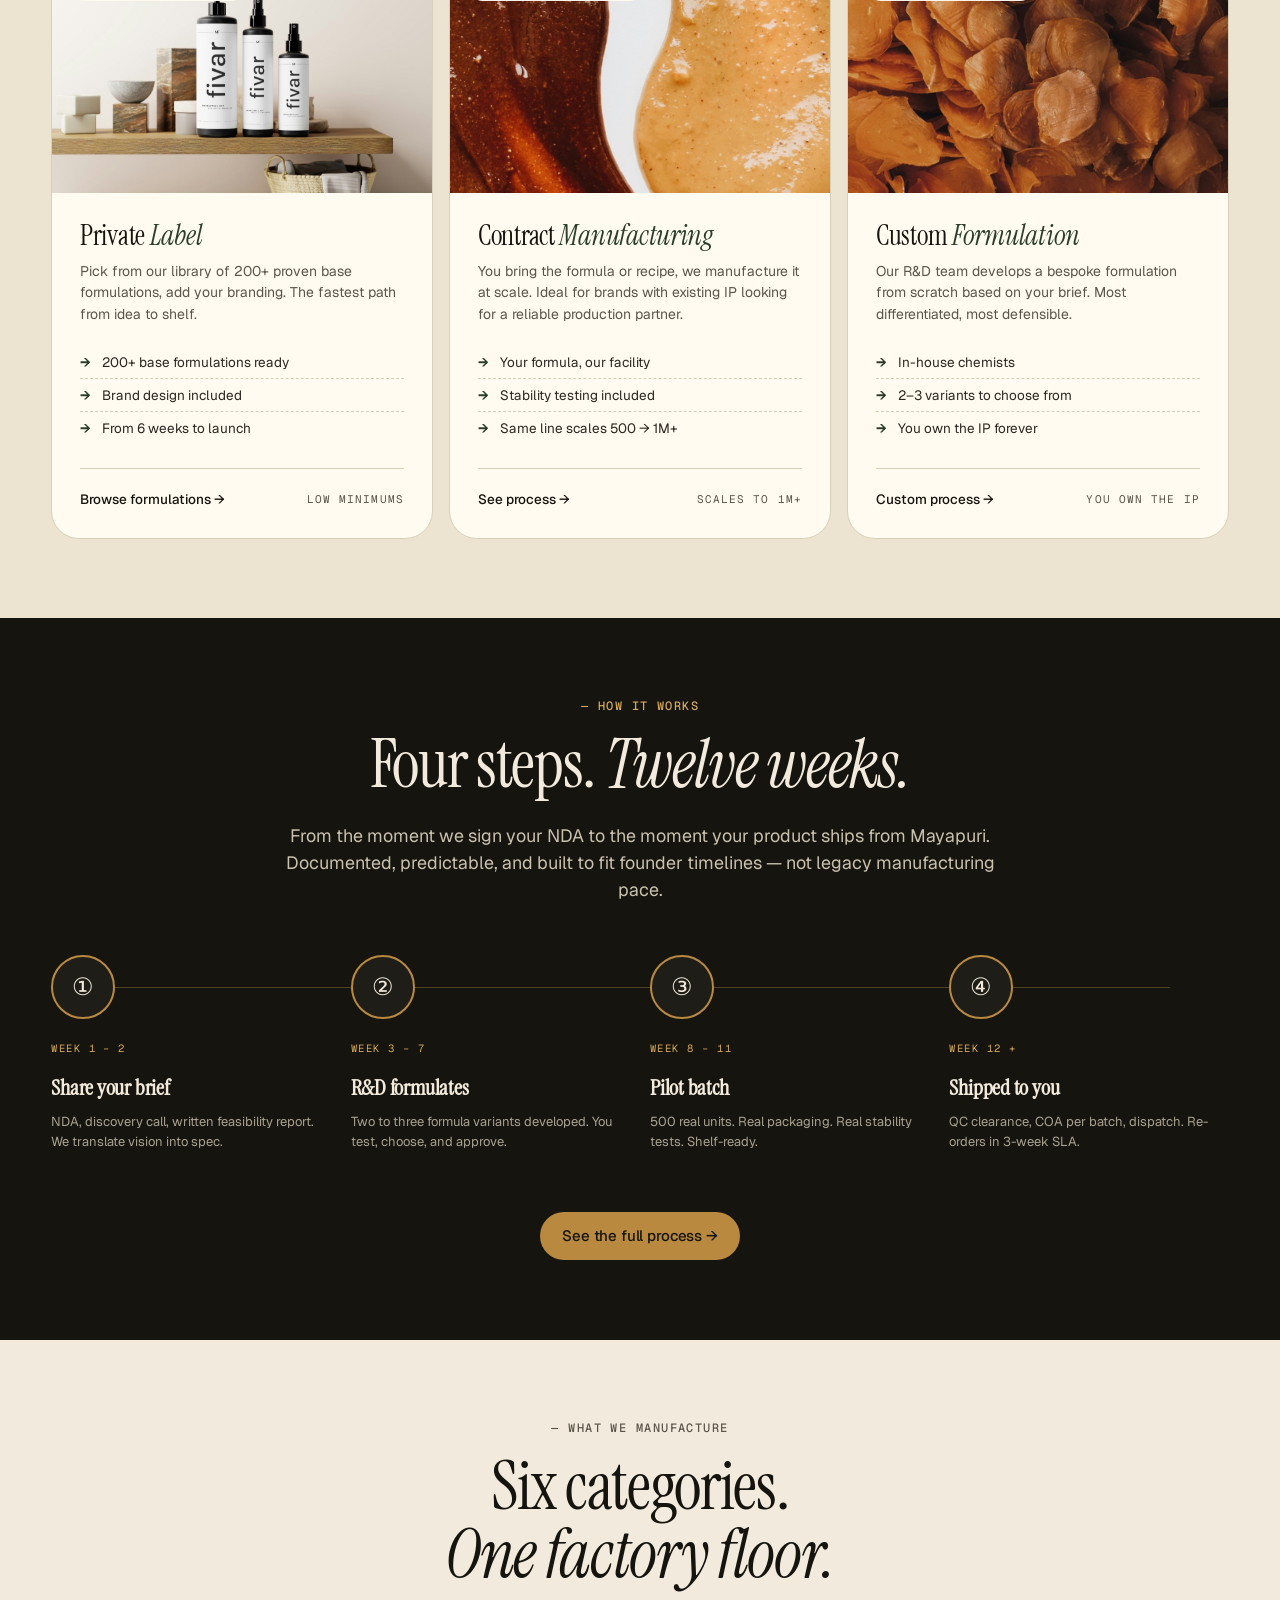
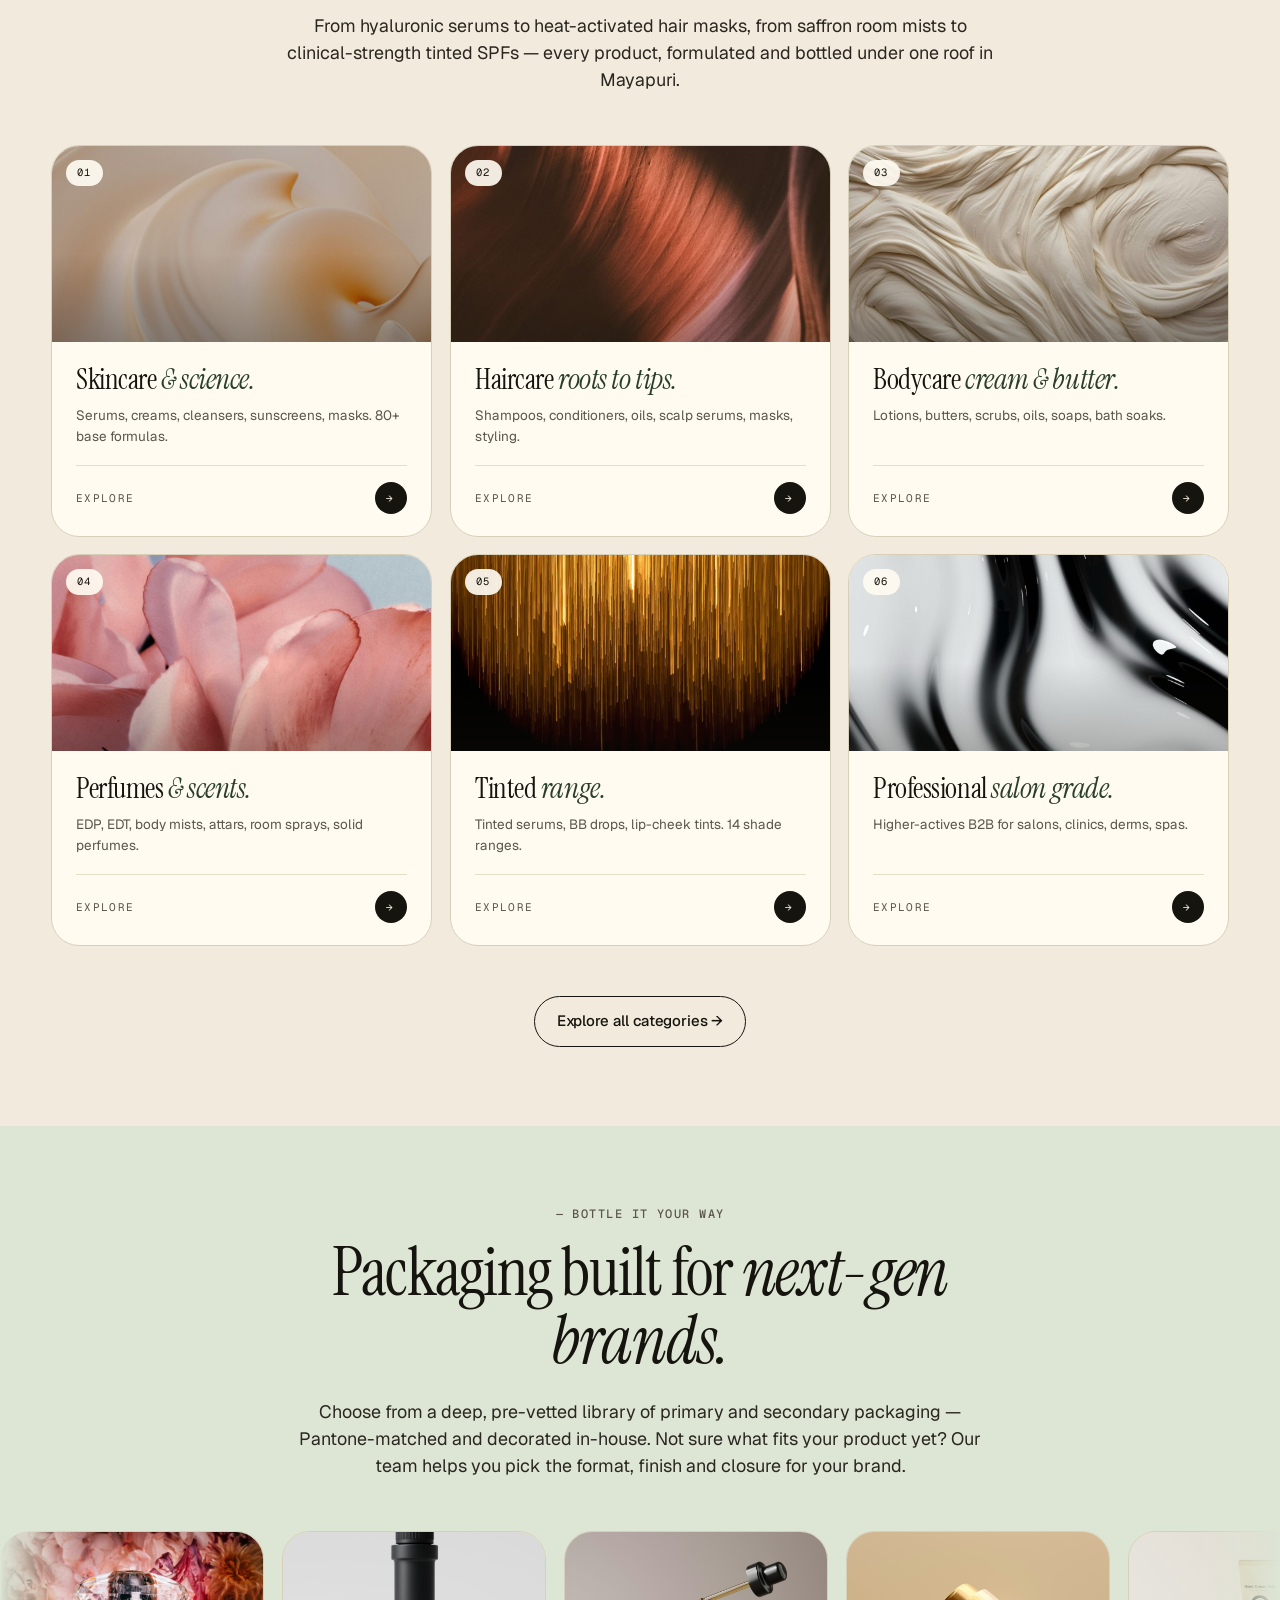
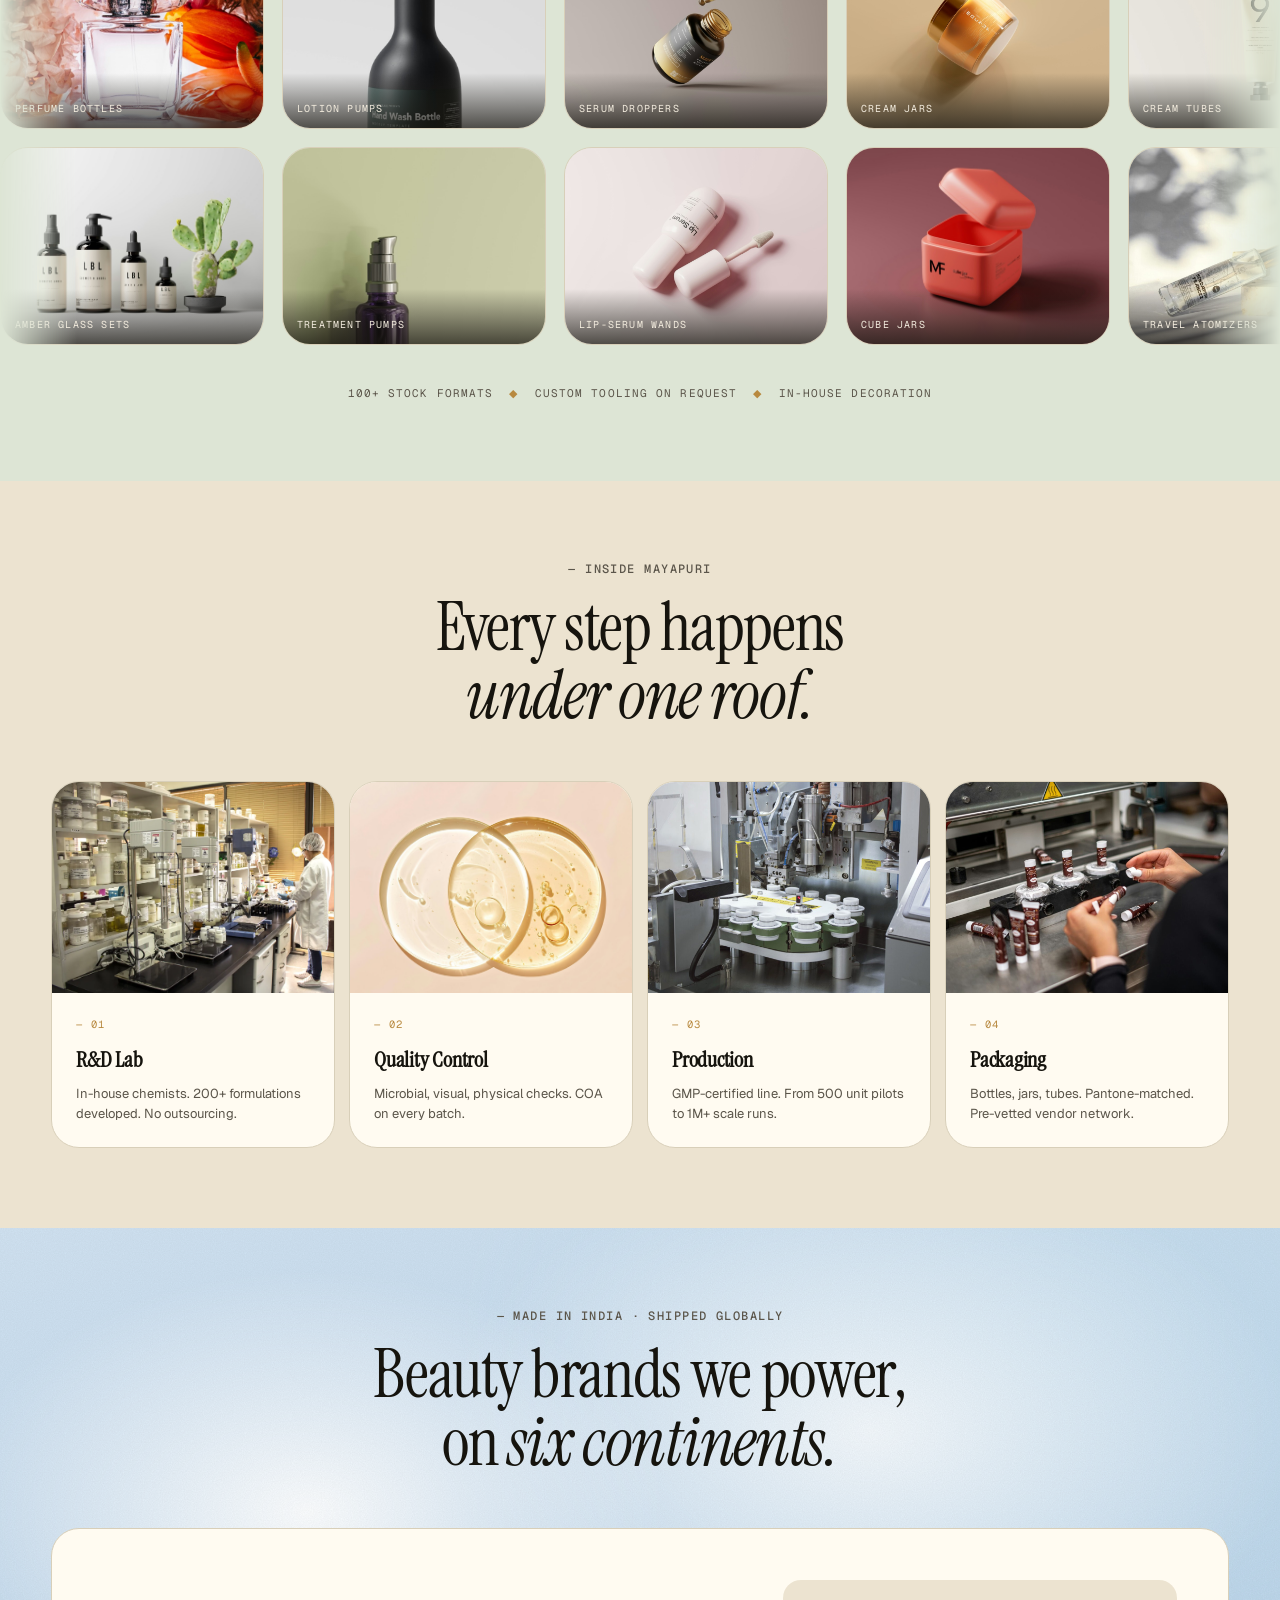
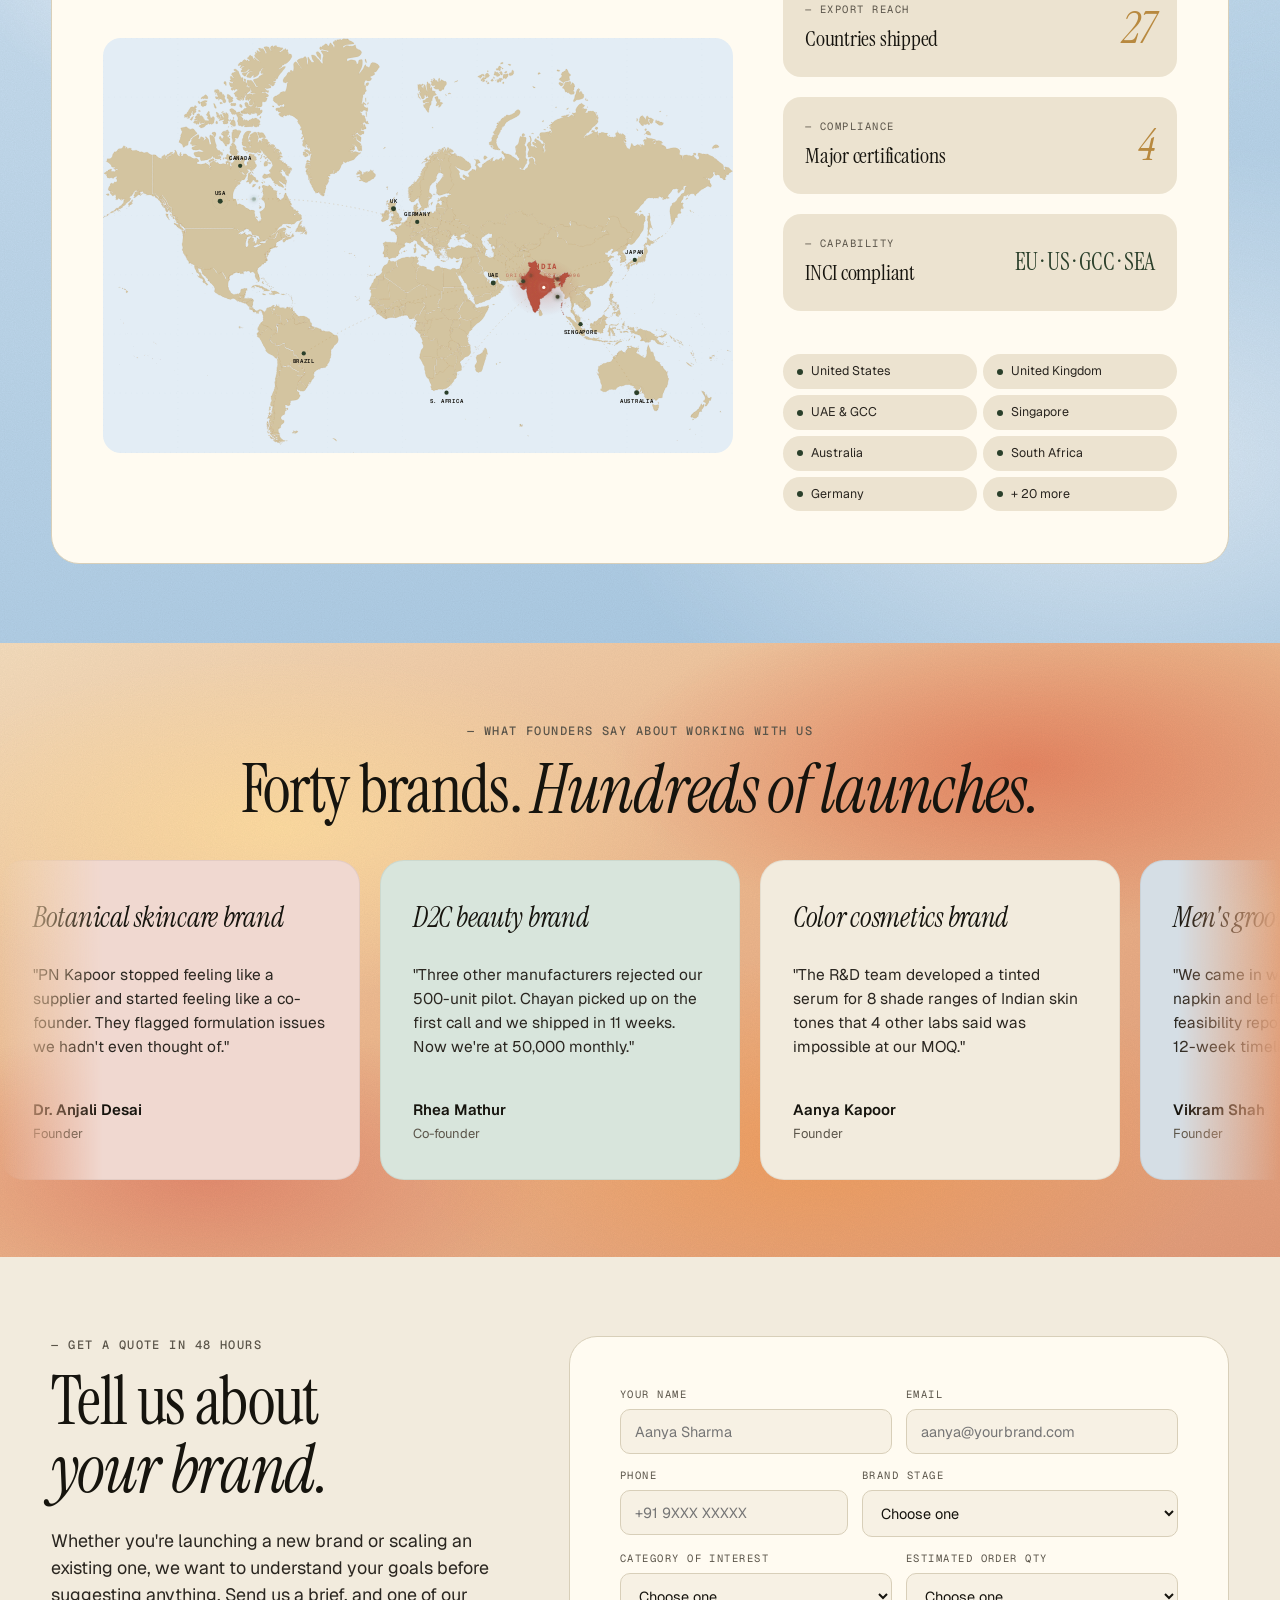
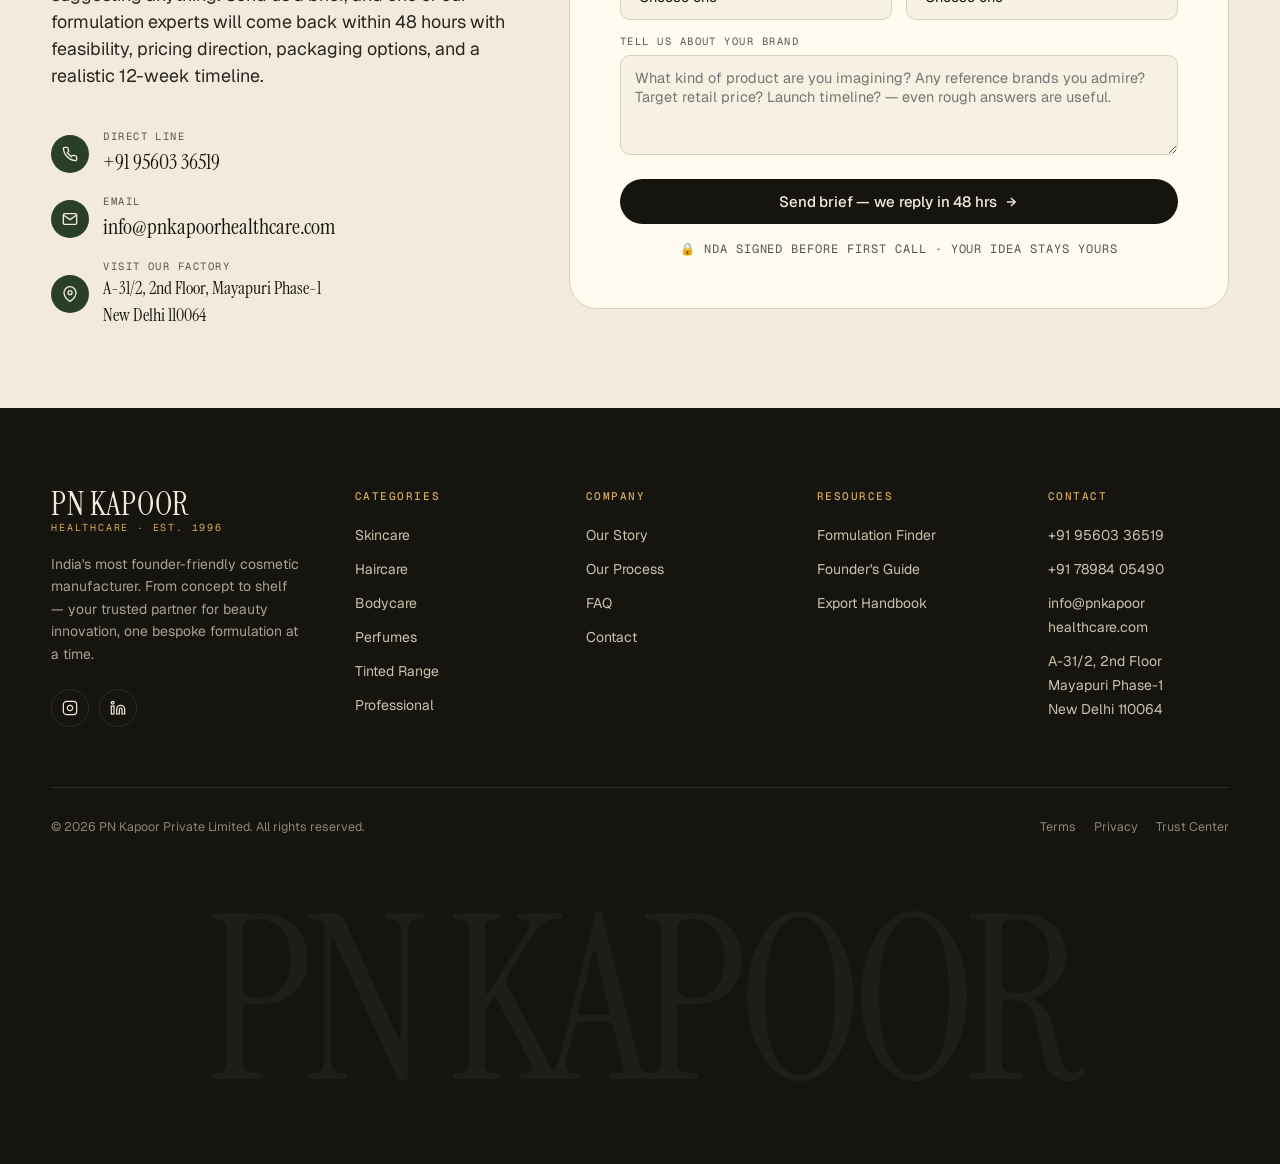
==== commit ab7af85e: "Content + UX refinements: anonymize testimonials, reframe About heritage, trim FAQ, mobile filter dr" ====
--- a/index.html
+++ b/index.html
@@ -671,11 +671,11 @@
 /* --- Testimonial carousel (Trupeer-style) --- */
 .testimonial {
   overflow: hidden;
-  padding-bottom: clamp(80px, 10vw, 120px);
+  padding-bottom: clamp(48px, 6vw, 84px);
 }
 .testi-head {
   text-align: center;
-  margin-bottom: 50px;
+  margin-bottom: 36px;
 }
 .testi-head .eyebrow { display: block; margin-bottom: 16px; }
 .testi-track-wrap {
@@ -921,7 +921,9 @@
   .hero-sub { font-size: 15px; margin-top: 16px; }
   .hero-grid { gap: 32px; }
   .hero-actions { margin-top: 22px; }
-  .hero-meta { gap: 14px 18px; margin-top: 24px; }
+  .hero-meta { display: grid; grid-template-columns: repeat(3, 1fr); gap: 12px 10px; margin-top: 24px; text-align: center; }
+  .hero-meta-item { flex-direction: column; align-items: center; gap: 3px; font-size: 11px; line-height: 1.25; }
+  .hero-meta-item strong { font-size: 20px; }
   .hero-meta-divider { display: none; }
   .marquee-item { font-size: clamp(15px, 4.6vw, 24px); gap: 40px; }
   .testi-c { width: 290px; min-height: 286px; padding: 26px 22px; }
@@ -1313,7 +1315,7 @@
       <div class="pkg-item"><img src="images/pkg-treatment-pump.jpg" alt="Treatment pumps" loading="lazy"><span class="cap">Treatment pumps</span></div>
       <div class="pkg-item"><img src="images/pkg-lip-wand.jpg" alt="Lip-serum wands" loading="lazy"><span class="cap">Lip-serum wands</span></div>
       <div class="pkg-item"><img src="images/pkg-cube-jar.jpg" alt="Cube jars" loading="lazy"><span class="cap">Cube jars</span></div>
-      <div class="pkg-item"><img src="images/pkg-roller.jpg" alt="Roll-on rollers" loading="lazy"><span class="cap">Roll-on rollers</span></div>
+      <div class="pkg-item"><img src="images/pkg-roller.jpg" alt="Travel atomizers" loading="lazy"><span class="cap">Travel atomizers</span></div>
       <div class="pkg-item"><img src="images/pkg-shampoo.jpg" alt="Shampoo bottles" loading="lazy"><span class="cap">Shampoo bottles</span></div>
       <div class="pkg-item"><img src="images/pkg-range-trio.jpg" alt="Matching ranges" loading="lazy"><span class="cap">Matching ranges</span></div>
       <div class="pkg-item"><img src="images/pkg-balm-jar.jpg" alt="Balm jars" loading="lazy"><span class="cap">Balm jars</span></div>
@@ -1326,7 +1328,7 @@
       <div class="pkg-item" aria-hidden="true"><img src="images/pkg-treatment-pump.jpg" alt="" loading="lazy"><span class="cap">Treatment pumps</span></div>
       <div class="pkg-item" aria-hidden="true"><img src="images/pkg-lip-wand.jpg" alt="" loading="lazy"><span class="cap">Lip-serum wands</span></div>
       <div class="pkg-item" aria-hidden="true"><img src="images/pkg-cube-jar.jpg" alt="" loading="lazy"><span class="cap">Cube jars</span></div>
-      <div class="pkg-item" aria-hidden="true"><img src="images/pkg-roller.jpg" alt="" loading="lazy"><span class="cap">Roll-on rollers</span></div>
+      <div class="pkg-item" aria-hidden="true"><img src="images/pkg-roller.jpg" alt="" loading="lazy"><span class="cap">Travel atomizers</span></div>
       <div class="pkg-item" aria-hidden="true"><img src="images/pkg-shampoo.jpg" alt="" loading="lazy"><span class="cap">Shampoo bottles</span></div>
       <div class="pkg-item" aria-hidden="true"><img src="images/pkg-range-trio.jpg" alt="" loading="lazy"><span class="cap">Matching ranges</span></div>
       <div class="pkg-item" aria-hidden="true"><img src="images/pkg-balm-jar.jpg" alt="" loading="lazy"><span class="cap">Balm jars</span></div>
@@ -1476,133 +1478,133 @@
     <div class="testi-track">
       <!-- Pass 1 -->
       <div class="testi-c c-rose">
-        <div class="testi-c-brand">Clinique Botanic</div>
+        <div class="testi-c-brand">Botanical skincare brand</div>
         <div class="testi-c-quote">"PN Kapoor stopped feeling like a supplier and started feeling like a co-founder. They flagged formulation issues we hadn't even thought of."</div>
         <div class="testi-c-author">
           <span class="testi-c-name">Dr. Anjali Desai</span>
-          <span class="testi-c-role">Founder · Skincare brand</span>
+          <span class="testi-c-role">Founder</span>
         </div>
       </div>
       <div class="testi-c c-mint">
-        <div class="testi-c-brand">Lumière Co.</div>
+        <div class="testi-c-brand">D2C beauty brand</div>
         <div class="testi-c-quote">"Three other manufacturers rejected our 500-unit pilot. Chayan picked up on the first call and we shipped in 11 weeks. Now we're at 50,000 monthly."</div>
         <div class="testi-c-author">
           <span class="testi-c-name">Rhea Mathur</span>
-          <span class="testi-c-role">Co-founder · D2C beauty</span>
+          <span class="testi-c-role">Co-founder</span>
         </div>
       </div>
       <div class="testi-c c-cream">
-        <div class="testi-c-brand">Vellure Beauty</div>
+        <div class="testi-c-brand">Color cosmetics brand</div>
         <div class="testi-c-quote">"The R&amp;D team developed a tinted serum for 8 shade ranges of Indian skin tones that 4 other labs said was impossible at our MOQ."</div>
         <div class="testi-c-author">
           <span class="testi-c-name">Aanya Kapoor</span>
-          <span class="testi-c-role">Founder · Tinted range</span>
+          <span class="testi-c-role">Founder</span>
         </div>
       </div>
       <div class="testi-c c-sky">
-        <div class="testi-c-brand">Ottavio Naturals</div>
+        <div class="testi-c-brand">Men's grooming brand</div>
         <div class="testi-c-quote">"We came in with a rough idea on a napkin and left week one with a written feasibility report, indicative pricing, and a 12-week timeline."</div>
         <div class="testi-c-author">
           <span class="testi-c-name">Vikram Shah</span>
-          <span class="testi-c-role">Founder · Men's grooming</span>
+          <span class="testi-c-role">Founder</span>
         </div>
       </div>
       <div class="testi-c c-sand">
-        <div class="testi-c-brand">House of Saffron</div>
+        <div class="testi-c-brand">Heritage brand</div>
         <div class="testi-c-quote">"The same factory line that ran our 500-unit pilot now does our 75,000-unit monthly batches. No formulation drift. No margin shock."</div>
         <div class="testi-c-author">
           <span class="testi-c-name">Priya Nair</span>
-          <span class="testi-c-role">CEO · Heritage brand</span>
+          <span class="testi-c-role">CEO</span>
         </div>
       </div>
       <div class="testi-c c-lavender">
-        <div class="testi-c-brand">Dewdrop Skincare</div>
+        <div class="testi-c-brand">Clean beauty brand</div>
         <div class="testi-c-quote">"NDAs signed before the first technical call. That alone separates them from every other manufacturer we'd talked to in India."</div>
         <div class="testi-c-author">
           <span class="testi-c-name">Tanya Reddy</span>
-          <span class="testi-c-role">Founder · Clean beauty</span>
+          <span class="testi-c-role">Founder</span>
         </div>
       </div>
       <div class="testi-c c-blush">
-        <div class="testi-c-brand">The Botanist Lab</div>
+        <div class="testi-c-brand">Export-first brand</div>
         <div class="testi-c-quote">"Our customs clearance into UAE went through clean — first try. The documentation pack they handed us covered everything the regulator asked."</div>
         <div class="testi-c-author">
           <span class="testi-c-name">Imran Sheikh</span>
-          <span class="testi-c-role">Founder · GCC exports</span>
+          <span class="testi-c-role">Founder</span>
         </div>
       </div>
       <div class="testi-c c-sage">
-        <div class="testi-c-brand">Bloom &amp; Co.</div>
+        <div class="testi-c-brand">Haircare brand</div>
         <div class="testi-c-quote">"They've never tried to upsell us, never quoted vague pricing, never moved a deadline. Three years in, that's why we still don't shop manufacturers."</div>
         <div class="testi-c-author">
           <span class="testi-c-name">Meera Iyer</span>
-          <span class="testi-c-role">Founder · Haircare brand</span>
+          <span class="testi-c-role">Founder</span>
         </div>
       </div>
 
       <!-- Pass 2 (duplicate for seamless loop) -->
       <div class="testi-c c-rose" aria-hidden="true">
-        <div class="testi-c-brand">Clinique Botanic</div>
+        <div class="testi-c-brand">Botanical skincare brand</div>
         <div class="testi-c-quote">"PN Kapoor stopped feeling like a supplier and started feeling like a co-founder. They flagged formulation issues we hadn't even thought of."</div>
         <div class="testi-c-author">
           <span class="testi-c-name">Dr. Anjali Desai</span>
-          <span class="testi-c-role">Founder · Skincare brand</span>
+          <span class="testi-c-role">Founder</span>
         </div>
       </div>
       <div class="testi-c c-mint" aria-hidden="true">
-        <div class="testi-c-brand">Lumière Co.</div>
+        <div class="testi-c-brand">D2C beauty brand</div>
         <div class="testi-c-quote">"Three other manufacturers rejected our 500-unit pilot. Chayan picked up on the first call and we shipped in 11 weeks. Now we're at 50,000 monthly."</div>
         <div class="testi-c-author">
           <span class="testi-c-name">Rhea Mathur</span>
-          <span class="testi-c-role">Co-founder · D2C beauty</span>
+          <span class="testi-c-role">Co-founder</span>
         </div>
       </div>
       <div class="testi-c c-cream" aria-hidden="true">
-        <div class="testi-c-brand">Vellure Beauty</div>
+        <div class="testi-c-brand">Color cosmetics brand</div>
         <div class="testi-c-quote">"The R&amp;D team developed a tinted serum for 8 shade ranges of Indian skin tones that 4 other labs said was impossible at our MOQ."</div>
         <div class="testi-c-author">
           <span class="testi-c-name">Aanya Kapoor</span>
-          <span class="testi-c-role">Founder · Tinted range</span>
+          <span class="testi-c-role">Founder</span>
         </div>
       </div>
       <div class="testi-c c-sky" aria-hidden="true">
-        <div class="testi-c-brand">Ottavio Naturals</div>
+        <div class="testi-c-brand">Men's grooming brand</div>
         <div class="testi-c-quote">"We came in with a rough idea on a napkin and left week one with a written feasibility report, indicative pricing, and a 12-week timeline."</div>
         <div class="testi-c-author">
           <span class="testi-c-name">Vikram Shah</span>
-          <span class="testi-c-role">Founder · Men's grooming</span>
+          <span class="testi-c-role">Founder</span>
         </div>
       </div>
       <div class="testi-c c-sand" aria-hidden="true">
-        <div class="testi-c-brand">House of Saffron</div>
+        <div class="testi-c-brand">Heritage brand</div>
         <div class="testi-c-quote">"The same factory line that ran our 500-unit pilot now does our 75,000-unit monthly batches. No formulation drift. No margin shock."</div>
         <div class="testi-c-author">
           <span class="testi-c-name">Priya Nair</span>
-          <span class="testi-c-role">CEO · Heritage brand</span>
+          <span class="testi-c-role">CEO</span>
         </div>
       </div>
       <div class="testi-c c-lavender" aria-hidden="true">
-        <div class="testi-c-brand">Dewdrop Skincare</div>
+        <div class="testi-c-brand">Clean beauty brand</div>
         <div class="testi-c-quote">"NDAs signed before the first technical call. That alone separates them from every other manufacturer we'd talked to in India."</div>
         <div class="testi-c-author">
           <span class="testi-c-name">Tanya Reddy</span>
-          <span class="testi-c-role">Founder · Clean beauty</span>
+          <span class="testi-c-role">Founder</span>
         </div>
       </div>
       <div class="testi-c c-blush" aria-hidden="true">
-        <div class="testi-c-brand">The Botanist Lab</div>
+        <div class="testi-c-brand">Export-first brand</div>
         <div class="testi-c-quote">"Our customs clearance into UAE went through clean — first try. The documentation pack they handed us covered everything the regulator asked."</div>
         <div class="testi-c-author">
           <span class="testi-c-name">Imran Sheikh</span>
-          <span class="testi-c-role">Founder · GCC exports</span>
+          <span class="testi-c-role">Founder</span>
         </div>
       </div>
       <div class="testi-c c-sage" aria-hidden="true">
-        <div class="testi-c-brand">Bloom &amp; Co.</div>
+        <div class="testi-c-brand">Haircare brand</div>
         <div class="testi-c-quote">"They've never tried to upsell us, never quoted vague pricing, never moved a deadline. Three years in, that's why we still don't shop manufacturers."</div>
         <div class="testi-c-author">
           <span class="testi-c-name">Meera Iyer</span>
-          <span class="testi-c-role">Founder · Haircare brand</span>
+          <span class="testi-c-role">Founder</span>
         </div>
       </div>
     </div>
--- a/styles.css
+++ b/styles.css
@@ -104,9 +104,9 @@
 
 /* ========== LAYOUT ========== */
 .container { max-width: var(--max); margin: 0 auto; padding: 0 var(--gutter); }
-section { padding: clamp(80px, 10vw, 140px) 0; position: relative; }
+section { padding: clamp(56px, 6.2vw, 92px) 0; position: relative; }
 .section-head {
-  margin-bottom: clamp(48px, 6vw, 80px);
+  margin-bottom: clamp(34px, 4vw, 56px);
   max-width: 800px;
 }
 .section-head .eyebrow { margin-bottom: 16px; }
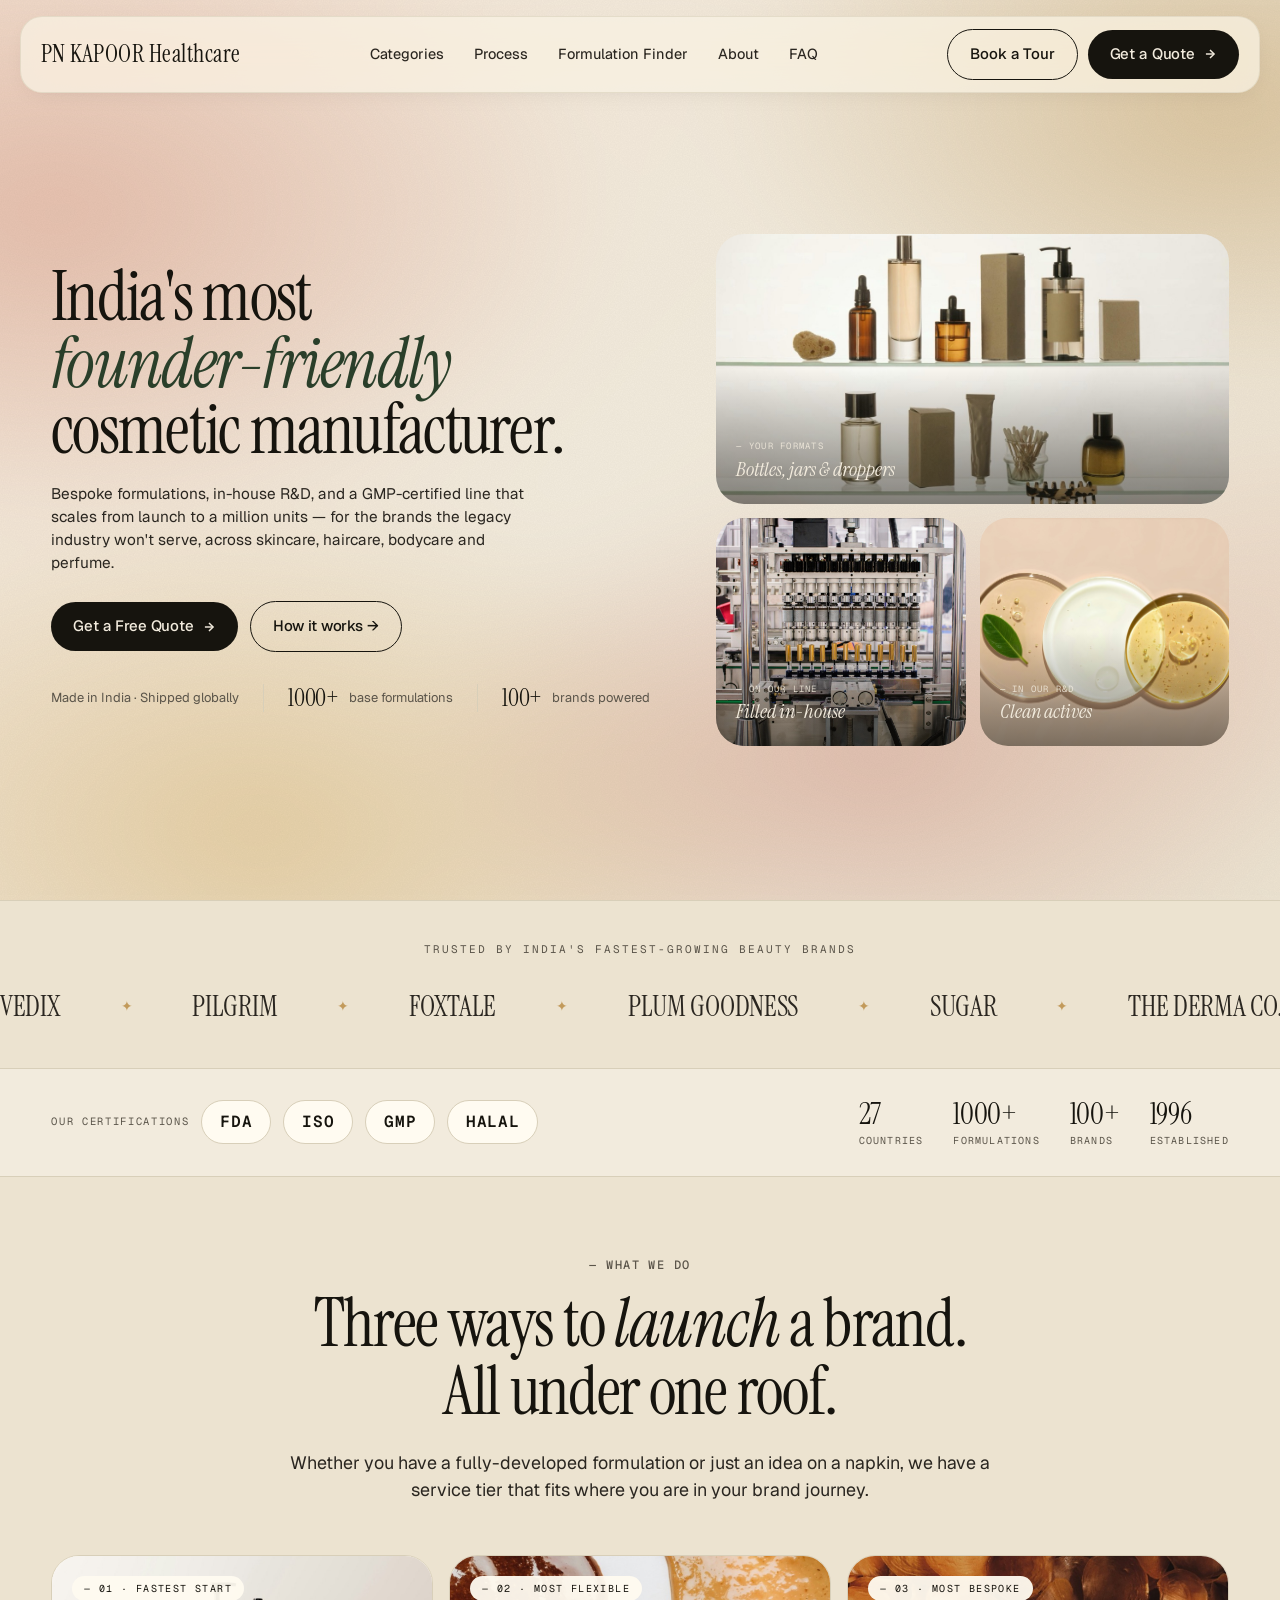
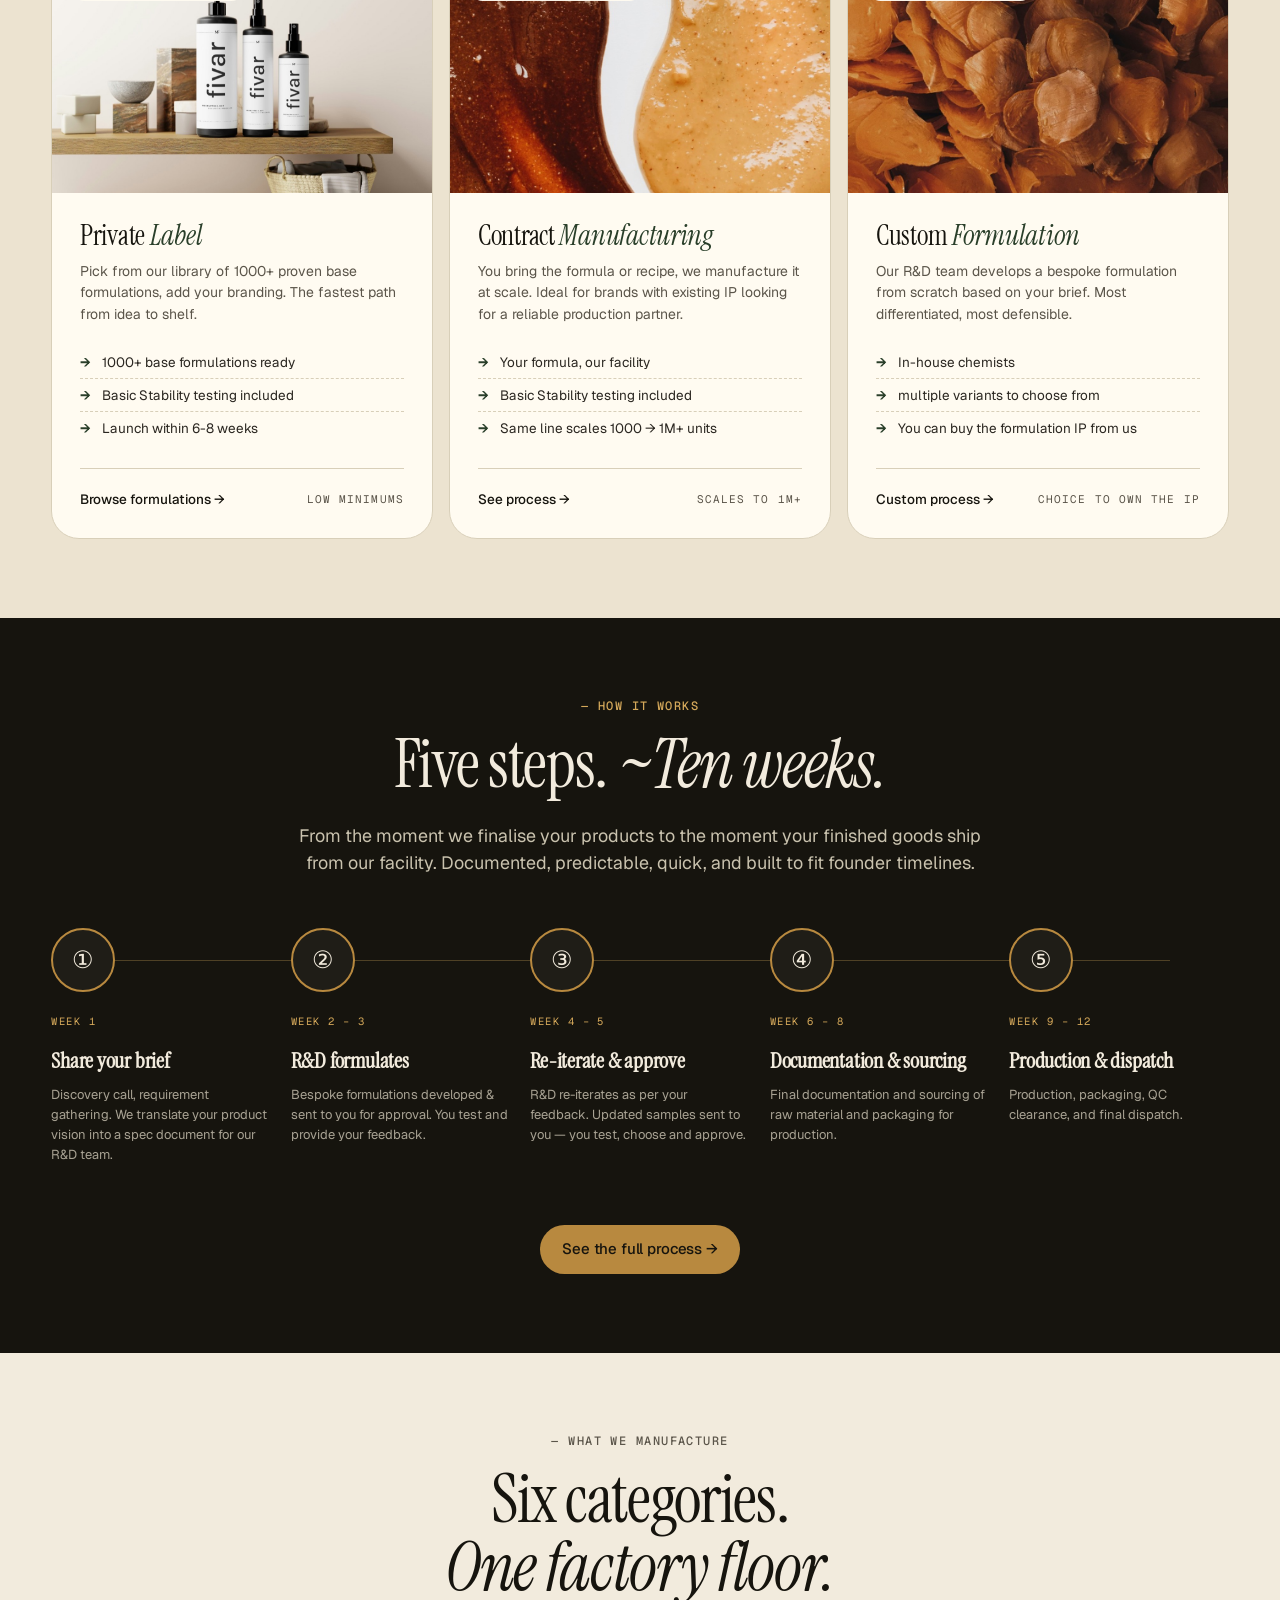
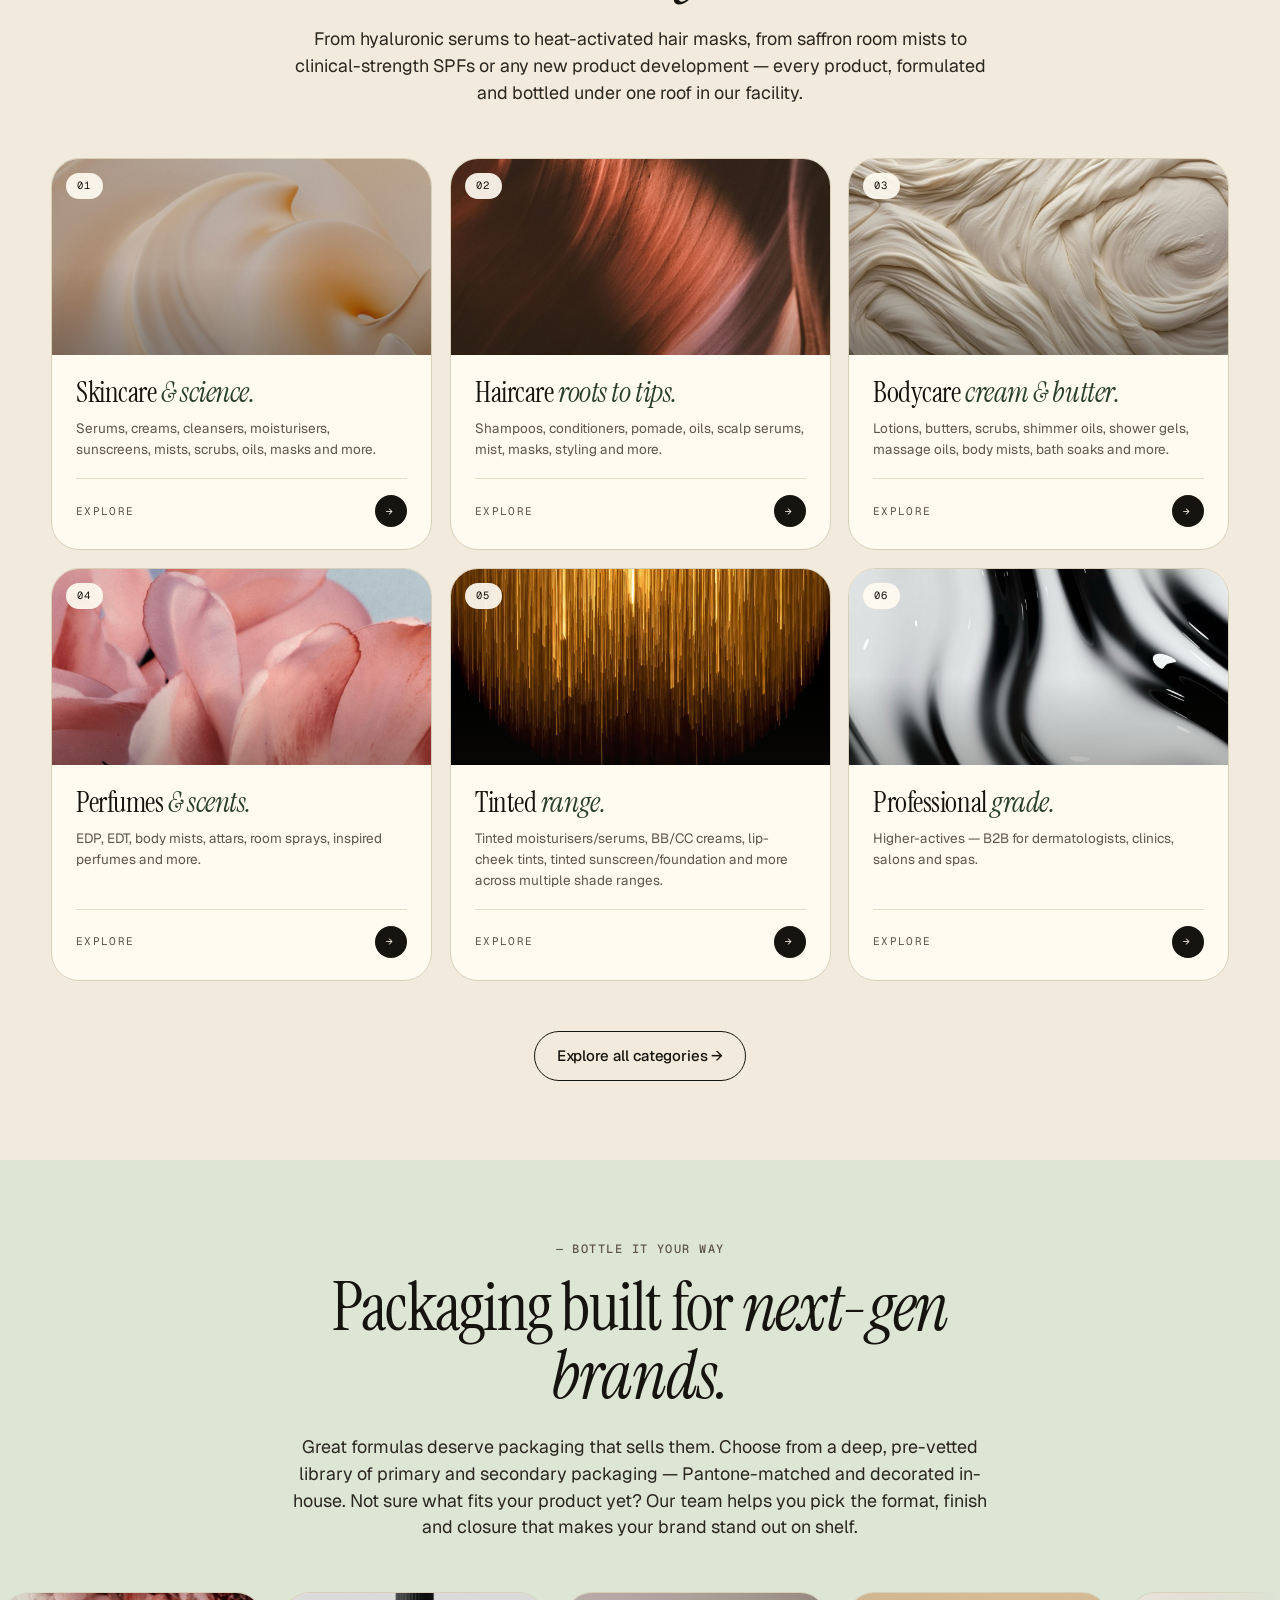
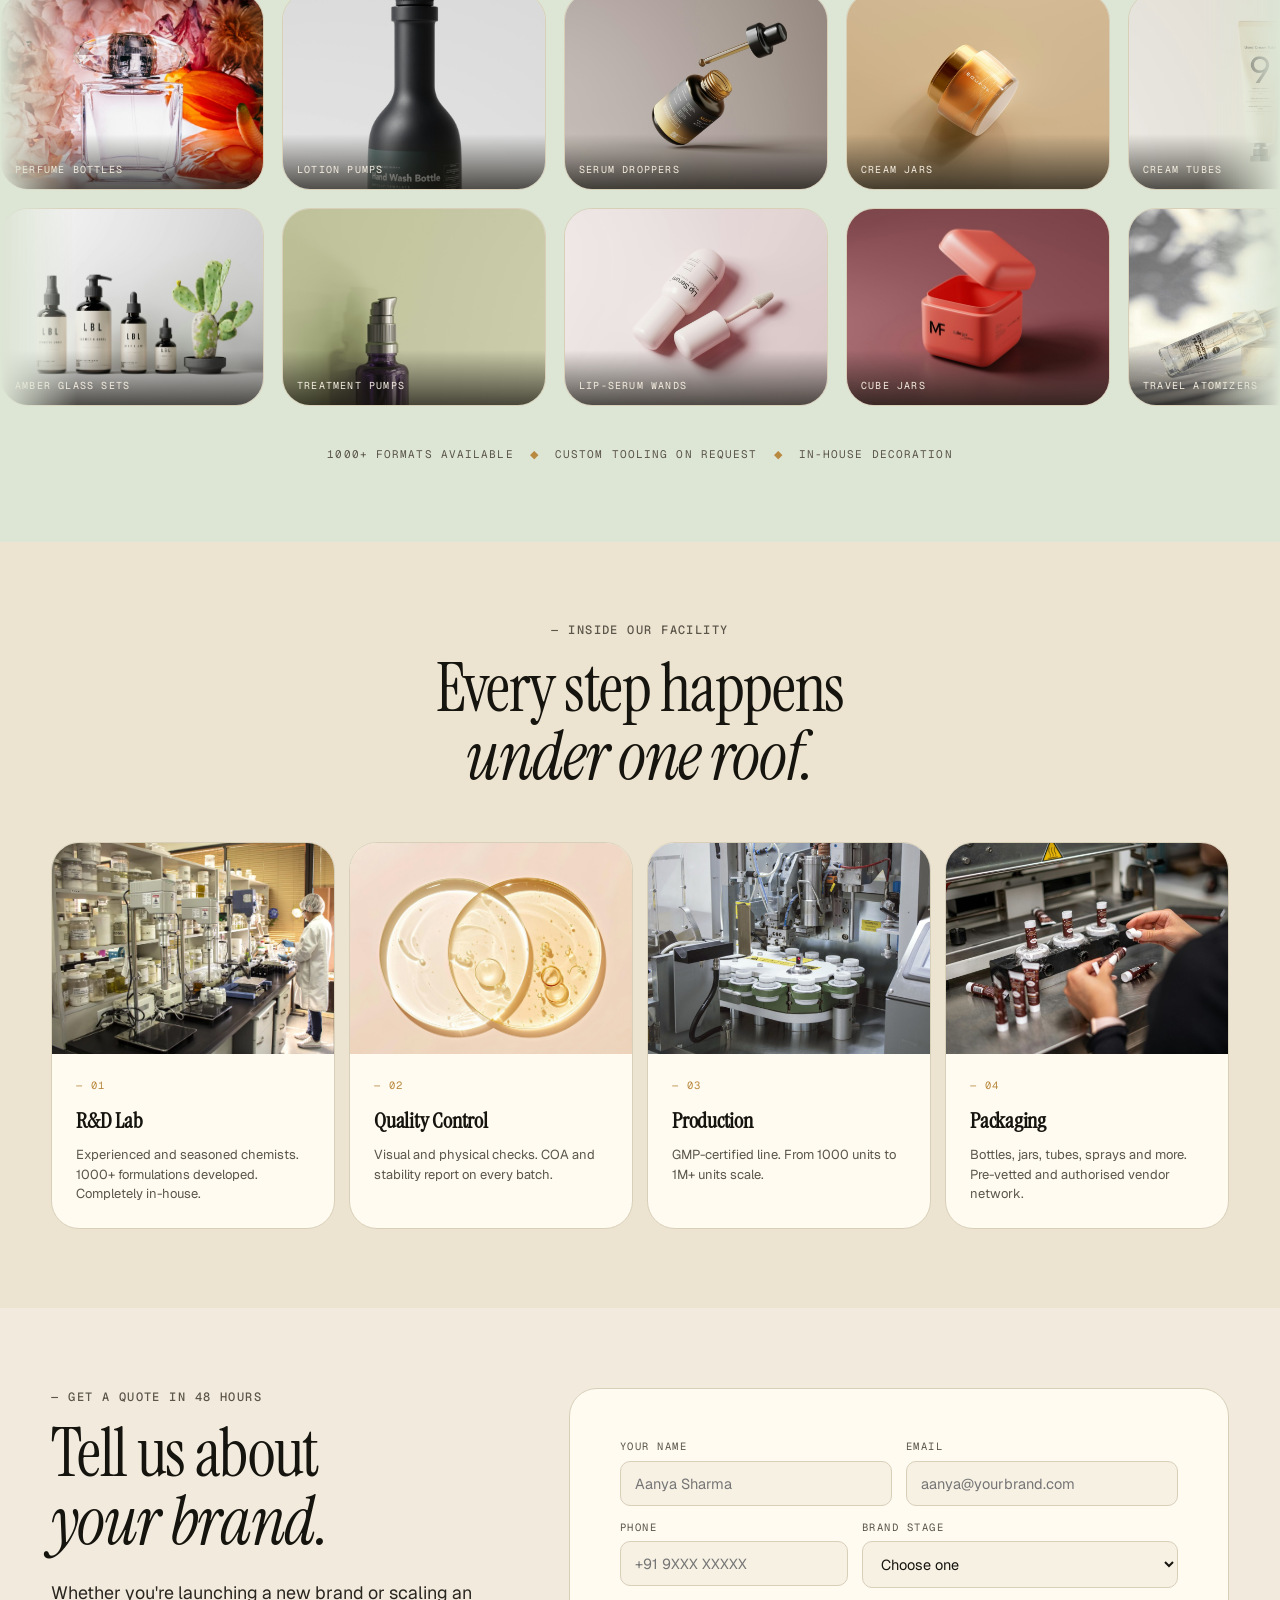
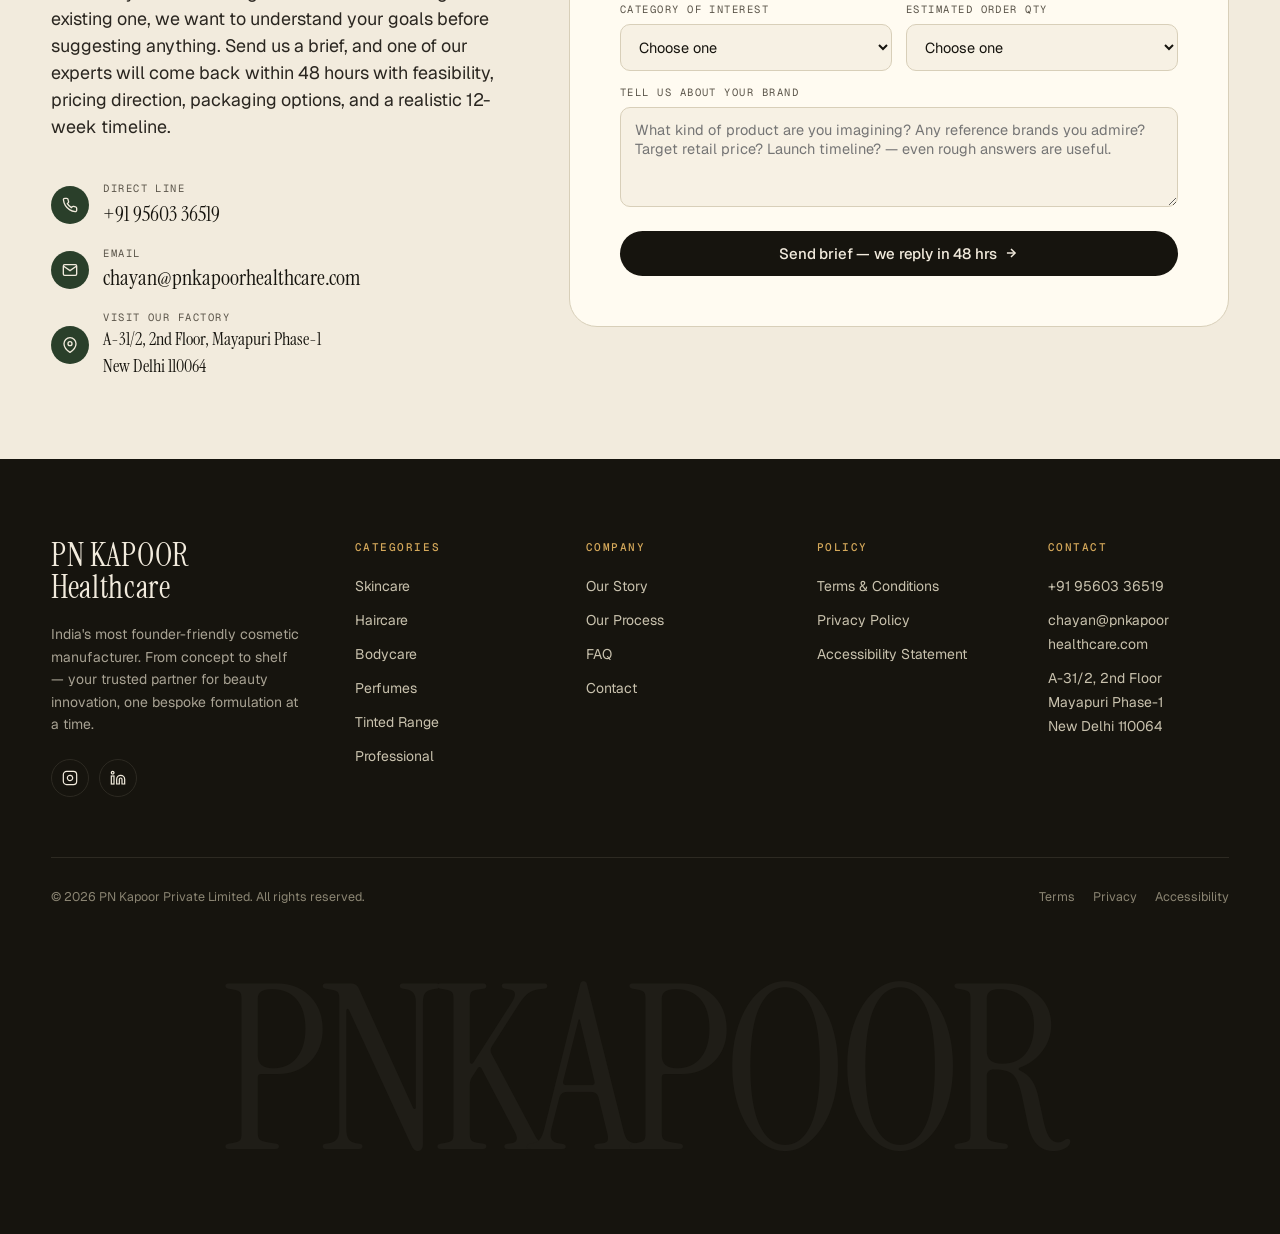
==== commit 993ba309: "Home page + site-wide content pass (23 Jul feedback) - Hero: 'Made in India · Shipped globally', 100" ====
--- a/index.html
+++ b/index.html
@@ -486,7 +486,7 @@
 /* --- Process simplified (4 steps) --- */
 .process-mini {
   display: grid;
-  grid-template-columns: repeat(4, 1fr);
+  grid-template-columns: repeat(5, 1fr);
   gap: 20px;
   margin-top: 50px;
   position: relative;
@@ -907,7 +907,7 @@
 .trust-row { display: flex; align-items: center; justify-content: space-between; gap: 28px; flex-wrap: wrap; }
 .trust-certs { display: flex; align-items: center; gap: 12px; flex-wrap: wrap; }
 .trust-label { font-family: var(--mono); font-size: 10.5px; letter-spacing: .16em; text-transform: uppercase; color: var(--ink-mute); }
-.cert { font-family: var(--mono); font-size: 12px; letter-spacing: .06em; color: var(--ink); padding: 7px 14px; border: 1px solid var(--line); border-radius: var(--radius-pill); background: var(--paper); }
+.cert { font-family: var(--mono); font-size: 16px; font-weight: 600; letter-spacing: .04em; color: var(--ink); padding: 9px 18px; border: 1px solid var(--line); border-radius: var(--radius-pill); background: var(--paper); }
 .trust-nums { display: flex; align-items: center; gap: 30px; flex-wrap: wrap; }
 .tnum { display: flex; flex-direction: column; line-height: 1; }
 .tnum strong { font-family: var(--display); font-size: 30px; font-weight: 400; color: var(--ink); letter-spacing: -0.01em; }
@@ -943,8 +943,7 @@
 <div class="nav-wrap" id="navWrap">
   <nav class="nav">
     <a href="index.html" class="brand">
-      <span class="brand-name">PN KAPOOR</span>
-      <span class="brand-sub">Healthcare · Est. 1996</span>
+      <span class="brand-name">PN KAPOOR Healthcare</span>
     </a>
     <div class="nav-links">
       <a href="categories.html">Categories</a>
@@ -982,11 +981,11 @@
           <a href="process.html" class="btn btn-ghost">How it works →</a>
         </div>
         <div class="hero-meta">
-          <div class="hero-meta-item"><strong>27</strong>countries shipped</div>
+          <div class="hero-meta-item">Made in India · Shipped globally</div>
           <div class="hero-meta-divider"></div>
-          <div class="hero-meta-item"><strong>200+</strong>base formulations</div>
+          <div class="hero-meta-item"><strong>1000+</strong>base formulations</div>
           <div class="hero-meta-divider"></div>
-          <div class="hero-meta-item"><strong>40+</strong>brands powered</div>
+          <div class="hero-meta-item"><strong>100+</strong>brands powered</div>
         </div>
       </div>
 
@@ -1051,16 +1050,16 @@
   <div class="container">
     <div class="trust-row">
       <div class="trust-certs">
-        <span class="trust-label">Certified —</span>
+        <span class="trust-label">Our certifications</span>
         <span class="cert">FDA</span>
-        <span class="cert">ISO 22716</span>
+        <span class="cert">ISO</span>
         <span class="cert">GMP</span>
         <span class="cert">HALAL</span>
       </div>
       <div class="trust-nums">
         <div class="tnum"><strong>27</strong><span>Countries</span></div>
-        <div class="tnum"><strong>200+</strong><span>Formulations</span></div>
-        <div class="tnum"><strong>40+</strong><span>Brands</span></div>
+        <div class="tnum"><strong>1000+</strong><span>Formulations</span></div>
+        <div class="tnum"><strong>100+</strong><span>Brands</span></div>
         <div class="tnum"><strong>1996</strong><span>Established</span></div>
       </div>
     </div>
@@ -1088,11 +1087,11 @@
         </div>
         <div class="svc-content">
           <h3>Private <span class="italic">Label</span></h3>
-          <p>Pick from our library of 200+ proven base formulations, add your branding. The fastest path from idea to shelf.</p>
+          <p>Pick from our library of 1000+ proven base formulations, add your branding. The fastest path from idea to shelf.</p>
           <ul class="svc-features">
-            <li>200+ base formulations ready</li>
-            <li>Brand design included</li>
-            <li>From 6 weeks to launch</li>
+            <li>1000+ base formulations ready</li>
+            <li>Basic Stability testing included</li>
+            <li>Launch within 6-8 weeks</li>
           </ul>
           <div class="svc-cta">
             <a href="formulation-finder.html">Browse formulations →</a>
@@ -1110,8 +1109,8 @@
           <p>You bring the formula or recipe, we manufacture it at scale. Ideal for brands with existing IP looking for a reliable production partner.</p>
           <ul class="svc-features">
             <li>Your formula, our facility</li>
-            <li>Stability testing included</li>
-            <li>Same line scales 500 → 1M+</li>
+            <li>Basic Stability testing included</li>
+            <li>Same line scales 1000 → 1M+ units</li>
           </ul>
           <div class="svc-cta">
             <a href="process.html">See process →</a>
@@ -1129,12 +1128,12 @@
           <p>Our R&amp;D team develops a bespoke formulation from scratch based on your brief. Most differentiated, most defensible.</p>
           <ul class="svc-features">
             <li>In-house chemists</li>
-            <li>2–3 variants to choose from</li>
-            <li>You own the IP forever</li>
+            <li>multiple variants to choose from</li>
+            <li>You can buy the formulation IP from us</li>
           </ul>
           <div class="svc-cta">
             <a href="process.html">Custom process →</a>
-            <span class="moq">You own the IP</span>
+            <span class="moq">choice to own the IP</span>
           </div>
         </div>
       </div>
@@ -1149,37 +1148,43 @@
     <div class="section-head centered">
       <div class="eyebrow">— How it works</div>
       <h2 class="h1" style="margin-top:14px">
-        Four steps. <span class="italic">Twelve weeks.</span>
+        Five steps. <span class="italic">~Ten weeks.</span>
       </h2>
       <p class="lede" style="margin-top:24px; max-width: 60ch">
-        From the moment we sign your NDA to the moment your product ships from Mayapuri. Documented, predictable, and built to fit founder timelines — not legacy manufacturing pace.
+        From the moment we finalise your products to the moment your finished goods ship from our facility. Documented, predictable, quick, and built to fit founder timelines.
       </p>
     </div>
 
     <div class="process-mini">
       <div class="proc-step">
         <div class="proc-circle">①</div>
-        <span class="week">Week 1 – 2</span>
+        <span class="week">Week 1</span>
         <h4>Share your brief</h4>
-        <p>NDA, discovery call, written feasibility report. We translate vision into spec.</p>
+        <p>Discovery call, requirement gathering. We translate your product vision into a spec document for our R&amp;D team.</p>
       </div>
       <div class="proc-step">
         <div class="proc-circle">②</div>
-        <span class="week">Week 3 – 7</span>
+        <span class="week">Week 2 – 3</span>
         <h4>R&amp;D formulates</h4>
-        <p>Two to three formula variants developed. You test, choose, and approve.</p>
+        <p>Bespoke formulations developed &amp; sent to you for approval. You test and provide your feedback.</p>
       </div>
       <div class="proc-step">
         <div class="proc-circle">③</div>
-        <span class="week">Week 8 – 11</span>
-        <h4>Pilot batch</h4>
-        <p>500 real units. Real packaging. Real stability tests. Shelf-ready.</p>
+        <span class="week">Week 4 – 5</span>
+        <h4>Re-iterate &amp; approve</h4>
+        <p>R&amp;D re-iterates as per your feedback. Updated samples sent to you — you test, choose and approve.</p>
       </div>
       <div class="proc-step">
         <div class="proc-circle">④</div>
-        <span class="week">Week 12 +</span>
-        <h4>Shipped to you</h4>
-        <p>QC clearance, COA per batch, dispatch. Re-orders in 3-week SLA.</p>
+        <span class="week">Week 6 – 8</span>
+        <h4>Documentation &amp; sourcing</h4>
+        <p>Final documentation and sourcing of raw material and packaging for production.</p>
+      </div>
+      <div class="proc-step">
+        <div class="proc-circle">⑤</div>
+        <span class="week">Week 9 – 12</span>
+        <h4>Production &amp; dispatch</h4>
+        <p>Production, packaging, QC clearance, and final dispatch.</p>
       </div>
     </div>
 
@@ -1201,7 +1206,7 @@
         <span class="italic">One factory floor.</span>
       </h2>
       <p class="lede" style="margin-top:24px">
-        From hyaluronic serums to heat-activated hair masks, from saffron room mists to clinical-strength tinted SPFs — every product, formulated and bottled under one roof in Mayapuri.
+        From hyaluronic serums to heat-activated hair masks, from saffron room mists to clinical-strength SPFs or any new product development — every product, formulated and bottled under one roof in our facility.
       </p>
     </div>
 
@@ -1210,7 +1215,7 @@
         <div class="cat-card-imgwrap"><div class="cat-card-img"></div><span class="cat-card-num">01</span></div>
         <div class="cat-card-body">
           <div class="cat-card-name">Skincare <span class="italic">&amp; science.</span></div>
-          <div class="cat-card-tagline">Serums, creams, cleansers, sunscreens, masks. 80+ base formulas.</div>
+          <div class="cat-card-tagline">Serums, creams, cleansers, moisturisers, sunscreens, mists, scrubs, oils, masks and more.</div>
           <div class="cat-card-cta"><span>Explore</span><span class="cat-card-arrow">→</span></div>
         </div>
       </a>
@@ -1219,7 +1224,7 @@
         <div class="cat-card-imgwrap"><div class="cat-card-img"></div><span class="cat-card-num">02</span></div>
         <div class="cat-card-body">
           <div class="cat-card-name">Haircare <span class="italic">roots to tips.</span></div>
-          <div class="cat-card-tagline">Shampoos, conditioners, oils, scalp serums, masks, styling.</div>
+          <div class="cat-card-tagline">Shampoos, conditioners, pomade, oils, scalp serums, mist, masks, styling and more.</div>
           <div class="cat-card-cta"><span>Explore</span><span class="cat-card-arrow">→</span></div>
         </div>
       </a>
@@ -1228,7 +1233,7 @@
         <div class="cat-card-imgwrap"><div class="cat-card-img"></div><span class="cat-card-num">03</span></div>
         <div class="cat-card-body">
           <div class="cat-card-name">Bodycare <span class="italic">cream &amp; butter.</span></div>
-          <div class="cat-card-tagline">Lotions, butters, scrubs, oils, soaps, bath soaks.</div>
+          <div class="cat-card-tagline">Lotions, butters, scrubs, shimmer oils, shower gels, massage oils, body mists, bath soaks and more.</div>
           <div class="cat-card-cta"><span>Explore</span><span class="cat-card-arrow">→</span></div>
         </div>
       </a>
@@ -1237,7 +1242,7 @@
         <div class="cat-card-imgwrap"><div class="cat-card-img"></div><span class="cat-card-num">04</span></div>
         <div class="cat-card-body">
           <div class="cat-card-name">Perfumes <span class="italic">&amp; scents.</span></div>
-          <div class="cat-card-tagline">EDP, EDT, body mists, attars, room sprays, solid perfumes.</div>
+          <div class="cat-card-tagline">EDP, EDT, body mists, attars, room sprays, inspired perfumes and more.</div>
           <div class="cat-card-cta"><span>Explore</span><span class="cat-card-arrow">→</span></div>
         </div>
       </a>
@@ -1246,7 +1251,7 @@
         <div class="cat-card-imgwrap"><div class="cat-card-img"></div><span class="cat-card-num">05</span></div>
         <div class="cat-card-body">
           <div class="cat-card-name">Tinted <span class="italic">range.</span></div>
-          <div class="cat-card-tagline">Tinted serums, BB drops, lip-cheek tints. 14 shade ranges.</div>
+          <div class="cat-card-tagline">Tinted moisturisers/serums, BB/CC creams, lip-cheek tints, tinted sunscreen/foundation and more across multiple shade ranges.</div>
           <div class="cat-card-cta"><span>Explore</span><span class="cat-card-arrow">→</span></div>
         </div>
       </a>
@@ -1254,8 +1259,8 @@
       <a href="categories.html#professional" class="cat-card cat-pro">
         <div class="cat-card-imgwrap"><div class="cat-card-img"></div><span class="cat-card-num">06</span></div>
         <div class="cat-card-body">
-          <div class="cat-card-name">Professional <span class="italic">salon grade.</span></div>
-          <div class="cat-card-tagline">Higher-actives B2B for salons, clinics, derms, spas.</div>
+          <div class="cat-card-name">Professional <span class="italic">grade.</span></div>
+          <div class="cat-card-tagline">Higher-actives — B2B for dermatologists, clinics, salons and spas.</div>
           <div class="cat-card-cta"><span>Explore</span><span class="cat-card-arrow">→</span></div>
         </div>
       </a>
@@ -1276,7 +1281,7 @@
         Packaging built for <span class="italic">next-gen brands.</span>
       </h2>
       <p class="lede" style="margin-top:24px">
-        Choose from a deep, pre-vetted library of primary and secondary packaging — Pantone-matched and decorated in-house. Not sure what fits your product yet? Our team helps you pick the format, finish and closure for your brand.
+        Great formulas deserve packaging that sells them. Choose from a deep, pre-vetted library of primary and secondary packaging — Pantone-matched and decorated in-house. Not sure what fits your product yet? Our team helps you pick the format, finish and closure that makes your brand stand out on shelf.
       </p>
     </div>
   </div>
@@ -1291,8 +1296,6 @@
       <div class="pkg-item"><img src="images/pkg-mist-spray.jpg" alt="Mist sprayers" loading="lazy"><span class="cap">Mist sprayers</span></div>
       <div class="pkg-item"><img src="images/pkg-amber-jar.jpg" alt="Amber glass jars" loading="lazy"><span class="cap">Amber glass jars</span></div>
       <div class="pkg-item"><img src="images/pkg-compact.jpg" alt="Compacts" loading="lazy"><span class="cap">Compacts</span></div>
-      <div class="pkg-item"><img src="images/pkg-pouch.jpg" alt="Spout pouches" loading="lazy"><span class="cap">Spout pouches</span></div>
-      <div class="pkg-item"><img src="images/pkg-aerosol.jpg" alt="Aerosol cans" loading="lazy"><span class="cap">Aerosol cans</span></div>
       <div class="pkg-item"><img src="images/pkg-paper-stick.jpg" alt="Paper sticks" loading="lazy"><span class="cap">Paper sticks</span></div>
       <div class="pkg-item"><img src="images/pkg-bottle-box.jpg" alt="Bottle + gift box" loading="lazy"><span class="cap">Bottle + gift box</span></div>
       <div class="pkg-item"><img src="images/pkg-flat-flask.jpg" alt="Flat flasks" loading="lazy"><span class="cap">Flat flasks</span></div>
@@ -1304,8 +1307,6 @@
       <div class="pkg-item" aria-hidden="true"><img src="images/pkg-mist-spray.jpg" alt="" loading="lazy"><span class="cap">Mist sprayers</span></div>
       <div class="pkg-item" aria-hidden="true"><img src="images/pkg-amber-jar.jpg" alt="" loading="lazy"><span class="cap">Amber glass jars</span></div>
       <div class="pkg-item" aria-hidden="true"><img src="images/pkg-compact.jpg" alt="" loading="lazy"><span class="cap">Compacts</span></div>
-      <div class="pkg-item" aria-hidden="true"><img src="images/pkg-pouch.jpg" alt="" loading="lazy"><span class="cap">Spout pouches</span></div>
-      <div class="pkg-item" aria-hidden="true"><img src="images/pkg-aerosol.jpg" alt="" loading="lazy"><span class="cap">Aerosol cans</span></div>
       <div class="pkg-item" aria-hidden="true"><img src="images/pkg-paper-stick.jpg" alt="" loading="lazy"><span class="cap">Paper sticks</span></div>
       <div class="pkg-item" aria-hidden="true"><img src="images/pkg-bottle-box.jpg" alt="" loading="lazy"><span class="cap">Bottle + gift box</span></div>
       <div class="pkg-item" aria-hidden="true"><img src="images/pkg-flat-flask.jpg" alt="" loading="lazy"><span class="cap">Flat flasks</span></div>
@@ -1341,7 +1342,7 @@
   </div>
 
   <div class="container">
-    <div class="pkg-note">100+ stock formats <span class="dot">◆</span> custom tooling on request <span class="dot">◆</span> in-house decoration</div>
+    <div class="pkg-note">1000+ formats available <span class="dot">◆</span> custom tooling on request <span class="dot">◆</span> in-house decoration</div>
   </div>
 </section>
 
@@ -1349,7 +1350,7 @@
 <section class="facility-section">
   <div class="container">
     <div class="section-head centered">
-      <div class="eyebrow">— Inside Mayapuri</div>
+      <div class="eyebrow">— Inside our facility</div>
       <h2 class="h1" style="margin-top:14px">
         Every step happens<br>
         <span class="italic">under one roof.</span>
@@ -1362,7 +1363,7 @@
         <div class="facility-content">
           <div class="facility-num">— 01</div>
           <h4>R&amp;D Lab</h4>
-          <p>In-house chemists. 200+ formulations developed. No outsourcing.</p>
+          <p>Experienced and seasoned chemists. 1000+ formulations developed. Completely in-house.</p>
         </div>
       </div>
       <div class="facility-card">
@@ -1370,7 +1371,7 @@
         <div class="facility-content">
           <div class="facility-num">— 02</div>
           <h4>Quality Control</h4>
-          <p>Microbial, visual, physical checks. COA on every batch.</p>
+          <p>Visual and physical checks. COA and stability report on every batch.</p>
         </div>
       </div>
       <div class="facility-card">
@@ -1378,7 +1379,7 @@
         <div class="facility-content">
           <div class="facility-num">— 03</div>
           <h4>Production</h4>
-          <p>GMP-certified line. From 500 unit pilots to 1M+ scale runs.</p>
+          <p>GMP-certified line. From 1000 units to 1M+ units scale.</p>
         </div>
       </div>
       <div class="facility-card">
@@ -1386,231 +1387,12 @@
         <div class="facility-content">
           <div class="facility-num">— 04</div>
           <h4>Packaging</h4>
-          <p>Bottles, jars, tubes. Pantone-matched. Pre-vetted vendor network.</p>
+          <p>Bottles, jars, tubes, sprays and more. Pre-vetted and authorised vendor network.</p>
         </div>
       </div>
     </div>
   </div>
 </section>
-
-<!-- ═══════════ WORLD MAP / GLOBAL ═══════════ -->
-<section class="world-section sec-cloud-blue">
-  <div class="container">
-    <div class="section-head centered">
-      <div class="eyebrow">— Made in India · Shipped globally</div>
-      <h2 class="h1" style="margin-top:14px">
-        Beauty brands we power,<br>
-        on <span class="italic">six continents.</span>
-      </h2>
-    </div>
-
-    <div class="world-wrap">
-      <div class="world-grid">
-        <div class="world-map-container">
-          <!-- Refined dotted world map with pulse animations and animated routes -->
-          <img class="world-base" src="images/world-map.svg" alt="World map showing PN Kapoor export destinations across six continents" loading="lazy">
-<svg class="world-map-svg world-overlay" viewBox="0 0 1010 666" xmlns="http://www.w3.org/2000/svg">
-<defs><filter id="glow" x="-60%" y="-60%" width="220%" height="220%"><feGaussianBlur stdDeviation="3" result="b"/><feMerge><feMergeNode in="b"/><feMergeNode in="SourceGraphic"/></feMerge></filter>
-<radialGradient id="og" cx="50%" cy="50%" r="50%"><stop offset="0" stop-color="#B85240" stop-opacity="0.3"/><stop offset="1" stop-color="#B85240" stop-opacity="0"/></radialGradient></defs>
-<g fill="none" stroke="#B8893F" stroke-width="1" opacity="0.4" stroke-dasharray="2 5"><path d="M707,400 Q447.5,234.3 188,262"/><path d="M707,400 Q586.5,288.0 466,274"/><path d="M707,400 Q666.5,381.9 626,393"/><path d="M707,400 Q736.5,414.5 766,459"/><path d="M707,400 Q780.0,350.6 853,356"/><path d="M707,400 Q781.5,443.9 856,569"/><path d="M707,400 Q514.5,381.1 322,506"/><path d="M707,400 Q629.0,443.1 551,569"/></g>
-<g filter="url(#glow)"><circle r="3.2" fill="#2A3F2A"><animateMotion path="M707,400 Q736.5,414.5 766,459" dur="3.0s" repeatCount="indefinite"/><animate attributeName="opacity" values="0;1;1;0" dur="3.0s" repeatCount="indefinite"/></circle><circle r="3.2" fill="#2A3F2A"><animateMotion path="M707,400 Q447.5,234.3 188,262" dur="4.4s" repeatCount="indefinite"/><animate attributeName="opacity" values="0;1;1;0" dur="4.4s" repeatCount="indefinite"/></circle><circle r="3.2" fill="#2A3F2A"><animateMotion path="M707,400 Q781.5,443.9 856,569" dur="3.8s" repeatCount="indefinite"/><animate attributeName="opacity" values="0;1;1;0" dur="3.8s" repeatCount="indefinite"/></circle><circle r="3.2" fill="#2A3F2A"><animateMotion path="M707,400 Q780.0,350.6 853,356" dur="3.4s" repeatCount="indefinite"/><animate attributeName="opacity" values="0;1;1;0" dur="3.4s" repeatCount="indefinite"/></circle><circle r="3.2" fill="#2A3F2A"><animateMotion path="M707,400 Q586.5,288.0 466,274" dur="3.6s" repeatCount="indefinite"/><animate attributeName="opacity" values="0;1;1;0" dur="3.6s" repeatCount="indefinite"/></circle><circle r="3.2" fill="#2A3F2A"><animateMotion path="M707,400 Q666.5,381.9 626,393" dur="2.8s" repeatCount="indefinite"/><animate attributeName="opacity" values="0;1;1;0" dur="2.8s" repeatCount="indefinite"/></circle></g>
-<circle cx="188" cy="262" r="4" fill="#2A3F2A"/><circle cx="188" cy="262" r="9" fill="none" stroke="#2A3F2A" stroke-opacity="0.5"><animate attributeName="r" values="4;13;4" dur="2.6s" repeatCount="indefinite"/><animate attributeName="stroke-opacity" values="0.5;0;0.5" dur="2.6s" repeatCount="indefinite"/></circle><text x="188" y="252" text-anchor="middle" font-family="Geist Mono" font-size="9" font-weight="600" fill="#16140E" letter-spacing="1.2">USA</text><circle cx="220" cy="205" r="3.4" fill="#2A3F2A"/><text x="220" y="195" text-anchor="middle" font-family="Geist Mono" font-size="9" font-weight="600" fill="#16140E" letter-spacing="1.2">CANADA</text><circle cx="466" cy="274" r="4" fill="#2A3F2A"/><circle cx="466" cy="274" r="9" fill="none" stroke="#2A3F2A" stroke-opacity="0.5"><animate attributeName="r" values="4;13;4" dur="2.6s" repeatCount="indefinite"/><animate attributeName="stroke-opacity" values="0.5;0;0.5" dur="2.6s" repeatCount="indefinite"/></circle><text x="466" y="264" text-anchor="middle" font-family="Geist Mono" font-size="9" font-weight="600" fill="#16140E" letter-spacing="1.2">UK</text><circle cx="504" cy="295" r="3.4" fill="#2A3F2A"/><text x="504" y="285" text-anchor="middle" font-family="Geist Mono" font-size="9" font-weight="600" fill="#16140E" letter-spacing="1.2">GERMANY</text><circle cx="626" cy="393" r="4" fill="#2A3F2A"/><circle cx="626" cy="393" r="9" fill="none" stroke="#2A3F2A" stroke-opacity="0.5"><animate attributeName="r" values="4;13;4" dur="2.6s" repeatCount="indefinite"/><animate attributeName="stroke-opacity" values="0.5;0;0.5" dur="2.6s" repeatCount="indefinite"/></circle><text x="626" y="383" text-anchor="middle" font-family="Geist Mono" font-size="9" font-weight="600" fill="#16140E" letter-spacing="1.2">UAE</text><circle cx="766" cy="459" r="3.4" fill="#2A3F2A"/><text x="766" y="475" text-anchor="middle" font-family="Geist Mono" font-size="9" font-weight="600" fill="#16140E" letter-spacing="1.2">SINGAPORE</text><circle cx="853" cy="356" r="3.4" fill="#2A3F2A"/><text x="853" y="346" text-anchor="middle" font-family="Geist Mono" font-size="9" font-weight="600" fill="#16140E" letter-spacing="1.2">JAPAN</text><circle cx="856" cy="569" r="4" fill="#2A3F2A"/><circle cx="856" cy="569" r="9" fill="none" stroke="#2A3F2A" stroke-opacity="0.5"><animate attributeName="r" values="4;13;4" dur="2.6s" repeatCount="indefinite"/><animate attributeName="stroke-opacity" values="0.5;0;0.5" dur="2.6s" repeatCount="indefinite"/></circle><text x="856" y="585" text-anchor="middle" font-family="Geist Mono" font-size="9" font-weight="600" fill="#16140E" letter-spacing="1.2">AUSTRALIA</text><circle cx="322" cy="506" r="3.4" fill="#2A3F2A"/><text x="322" y="522" text-anchor="middle" font-family="Geist Mono" font-size="9" font-weight="600" fill="#16140E" letter-spacing="1.2">BRAZIL</text><circle cx="551" cy="569" r="3.4" fill="#2A3F2A"/><text x="551" y="585" text-anchor="middle" font-family="Geist Mono" font-size="9" font-weight="600" fill="#16140E" letter-spacing="1.2">S. AFRICA</text>
-<ellipse cx="707" cy="400" rx="58" ry="46" fill="url(#og)"/>
-<g filter="url(#glow)"><circle cx="707" cy="400" r="10" fill="#B85240" opacity="0.3"><animate attributeName="r" values="8;20;8" dur="2.2s" repeatCount="indefinite"/><animate attributeName="opacity" values="0.4;0;0.4" dur="2.2s" repeatCount="indefinite"/></circle><circle cx="707" cy="400" r="6.5" fill="#B85240"/><circle cx="707" cy="400" r="2.6" fill="#FFFBF1"/></g>
-<text x="707" y="370" text-anchor="middle" font-family="Geist Mono" font-size="12" font-weight="700" fill="#B85240" letter-spacing="2.5">INDIA</text>
-<text x="707" y="383" text-anchor="middle" font-family="Geist Mono" font-size="7.5" fill="#B85240" letter-spacing="1.8" opacity="0.85">ORIGIN ◆ EST. 1996</text>
-</svg>
-        </div>
-
-        <div class="world-stats">
-          <div class="world-stat">
-            <div class="world-stat-info">
-              <div class="world-stat-label">— Export reach</div>
-              <div class="world-stat-name">Countries shipped</div>
-            </div>
-            <div class="world-stat-num"><span class="italic">27</span></div>
-          </div>
-          <div class="world-stat">
-            <div class="world-stat-info">
-              <div class="world-stat-label">— Compliance</div>
-              <div class="world-stat-name">Major certifications</div>
-            </div>
-            <div class="world-stat-num"><span class="italic">4</span></div>
-          </div>
-          <div class="world-stat">
-            <div class="world-stat-info">
-              <div class="world-stat-label">— Capability</div>
-              <div class="world-stat-name">INCI compliant</div>
-            </div>
-            <div class="world-stat-num" style="font-size:24px">EU · US · GCC · SEA</div>
-          </div>
-          <div>
-            <div class="world-regions">
-              <span class="region-tag"><span class="dot"></span>United States</span>
-              <span class="region-tag"><span class="dot"></span>United Kingdom</span>
-              <span class="region-tag"><span class="dot"></span>UAE &amp; GCC</span>
-              <span class="region-tag"><span class="dot"></span>Singapore</span>
-              <span class="region-tag"><span class="dot"></span>Australia</span>
-              <span class="region-tag"><span class="dot"></span>South Africa</span>
-              <span class="region-tag"><span class="dot"></span>Germany</span>
-              <span class="region-tag"><span class="dot"></span>+ 20 more</span>
-            </div>
-          </div>
-        </div>
-      </div>
-    </div>
-  </div>
-</section>
-
-<!-- ═══════════ TESTIMONIAL ═══════════ -->
-<!-- ═══════════ TESTIMONIAL CAROUSEL ═══════════ -->
-<section class="testimonial sec-ember">
-  <div class="container">
-    <div class="testi-head">
-      <span class="eyebrow">— What founders say about working with us</span>
-      <h2 class="h1" style="margin-top:8px">
-        Forty brands. <span class="italic">Hundreds of launches.</span>
-      </h2>
-    </div>
-  </div>
-
-  <div class="testi-track-wrap">
-    <div class="testi-track">
-      <!-- Pass 1 -->
-      <div class="testi-c c-rose">
-        <div class="testi-c-brand">Botanical skincare brand</div>
-        <div class="testi-c-quote">"PN Kapoor stopped feeling like a supplier and started feeling like a co-founder. They flagged formulation issues we hadn't even thought of."</div>
-        <div class="testi-c-author">
-          <span class="testi-c-name">Dr. Anjali Desai</span>
-          <span class="testi-c-role">Founder</span>
-        </div>
-      </div>
-      <div class="testi-c c-mint">
-        <div class="testi-c-brand">D2C beauty brand</div>
-        <div class="testi-c-quote">"Three other manufacturers rejected our 500-unit pilot. Chayan picked up on the first call and we shipped in 11 weeks. Now we're at 50,000 monthly."</div>
-        <div class="testi-c-author">
-          <span class="testi-c-name">Rhea Mathur</span>
-          <span class="testi-c-role">Co-founder</span>
-        </div>
-      </div>
-      <div class="testi-c c-cream">
-        <div class="testi-c-brand">Color cosmetics brand</div>
-        <div class="testi-c-quote">"The R&amp;D team developed a tinted serum for 8 shade ranges of Indian skin tones that 4 other labs said was impossible at our MOQ."</div>
-        <div class="testi-c-author">
-          <span class="testi-c-name">Aanya Kapoor</span>
-          <span class="testi-c-role">Founder</span>
-        </div>
-      </div>
-      <div class="testi-c c-sky">
-        <div class="testi-c-brand">Men's grooming brand</div>
-        <div class="testi-c-quote">"We came in with a rough idea on a napkin and left week one with a written feasibility report, indicative pricing, and a 12-week timeline."</div>
-        <div class="testi-c-author">
-          <span class="testi-c-name">Vikram Shah</span>
-          <span class="testi-c-role">Founder</span>
-        </div>
-      </div>
-      <div class="testi-c c-sand">
-        <div class="testi-c-brand">Heritage brand</div>
-        <div class="testi-c-quote">"The same factory line that ran our 500-unit pilot now does our 75,000-unit monthly batches. No formulation drift. No margin shock."</div>
-        <div class="testi-c-author">
-          <span class="testi-c-name">Priya Nair</span>
-          <span class="testi-c-role">CEO</span>
-        </div>
-      </div>
-      <div class="testi-c c-lavender">
-        <div class="testi-c-brand">Clean beauty brand</div>
-        <div class="testi-c-quote">"NDAs signed before the first technical call. That alone separates them from every other manufacturer we'd talked to in India."</div>
-        <div class="testi-c-author">
-          <span class="testi-c-name">Tanya Reddy</span>
-          <span class="testi-c-role">Founder</span>
-        </div>
-      </div>
-      <div class="testi-c c-blush">
-        <div class="testi-c-brand">Export-first brand</div>
-        <div class="testi-c-quote">"Our customs clearance into UAE went through clean — first try. The documentation pack they handed us covered everything the regulator asked."</div>
-        <div class="testi-c-author">
-          <span class="testi-c-name">Imran Sheikh</span>
-          <span class="testi-c-role">Founder</span>
-        </div>
-      </div>
-      <div class="testi-c c-sage">
-        <div class="testi-c-brand">Haircare brand</div>
-        <div class="testi-c-quote">"They've never tried to upsell us, never quoted vague pricing, never moved a deadline. Three years in, that's why we still don't shop manufacturers."</div>
-        <div class="testi-c-author">
-          <span class="testi-c-name">Meera Iyer</span>
-          <span class="testi-c-role">Founder</span>
-        </div>
-      </div>
-
-      <!-- Pass 2 (duplicate for seamless loop) -->
-      <div class="testi-c c-rose" aria-hidden="true">
-        <div class="testi-c-brand">Botanical skincare brand</div>
-        <div class="testi-c-quote">"PN Kapoor stopped feeling like a supplier and started feeling like a co-founder. They flagged formulation issues we hadn't even thought of."</div>
-        <div class="testi-c-author">
-          <span class="testi-c-name">Dr. Anjali Desai</span>
-          <span class="testi-c-role">Founder</span>
-        </div>
-      </div>
-      <div class="testi-c c-mint" aria-hidden="true">
-        <div class="testi-c-brand">D2C beauty brand</div>
-        <div class="testi-c-quote">"Three other manufacturers rejected our 500-unit pilot. Chayan picked up on the first call and we shipped in 11 weeks. Now we're at 50,000 monthly."</div>
-        <div class="testi-c-author">
-          <span class="testi-c-name">Rhea Mathur</span>
-          <span class="testi-c-role">Co-founder</span>
-        </div>
-      </div>
-      <div class="testi-c c-cream" aria-hidden="true">
-        <div class="testi-c-brand">Color cosmetics brand</div>
-        <div class="testi-c-quote">"The R&amp;D team developed a tinted serum for 8 shade ranges of Indian skin tones that 4 other labs said was impossible at our MOQ."</div>
-        <div class="testi-c-author">
-          <span class="testi-c-name">Aanya Kapoor</span>
-          <span class="testi-c-role">Founder</span>
-        </div>
-      </div>
-      <div class="testi-c c-sky" aria-hidden="true">
-        <div class="testi-c-brand">Men's grooming brand</div>
-        <div class="testi-c-quote">"We came in with a rough idea on a napkin and left week one with a written feasibility report, indicative pricing, and a 12-week timeline."</div>
-        <div class="testi-c-author">
-          <span class="testi-c-name">Vikram Shah</span>
-          <span class="testi-c-role">Founder</span>
-        </div>
-      </div>
-      <div class="testi-c c-sand" aria-hidden="true">
-        <div class="testi-c-brand">Heritage brand</div>
-        <div class="testi-c-quote">"The same factory line that ran our 500-unit pilot now does our 75,000-unit monthly batches. No formulation drift. No margin shock."</div>
-        <div class="testi-c-author">
-          <span class="testi-c-name">Priya Nair</span>
-          <span class="testi-c-role">CEO</span>
-        </div>
-      </div>
-      <div class="testi-c c-lavender" aria-hidden="true">
-        <div class="testi-c-brand">Clean beauty brand</div>
-        <div class="testi-c-quote">"NDAs signed before the first technical call. That alone separates them from every other manufacturer we'd talked to in India."</div>
-        <div class="testi-c-author">
-          <span class="testi-c-name">Tanya Reddy</span>
-          <span class="testi-c-role">Founder</span>
-        </div>
-      </div>
-      <div class="testi-c c-blush" aria-hidden="true">
-        <div class="testi-c-brand">Export-first brand</div>
-        <div class="testi-c-quote">"Our customs clearance into UAE went through clean — first try. The documentation pack they handed us covered everything the regulator asked."</div>
-        <div class="testi-c-author">
-          <span class="testi-c-name">Imran Sheikh</span>
-          <span class="testi-c-role">Founder</span>
-        </div>
-      </div>
-      <div class="testi-c c-sage" aria-hidden="true">
-        <div class="testi-c-brand">Haircare brand</div>
-        <div class="testi-c-quote">"They've never tried to upsell us, never quoted vague pricing, never moved a deadline. Three years in, that's why we still don't shop manufacturers."</div>
-        <div class="testi-c-author">
-          <span class="testi-c-name">Meera Iyer</span>
-          <span class="testi-c-role">Founder</span>
-        </div>
-      </div>
-    </div>
-  </div>
-</section>
-
 
 <!-- ═══════════ LEAD FORM ═══════════ -->
 <section class="lead-section" id="contact">
@@ -1623,7 +1405,7 @@
           <span class="italic">your brand.</span>
         </h2>
         <p class="lede" style="margin-top:24px">
-          Whether you're launching a new brand or scaling an existing one, we want to understand your goals before suggesting anything. Send us a brief, and one of our formulation experts will come back within 48 hours with feasibility, pricing direction, packaging options, and a realistic 12-week timeline.
+          Whether you're launching a new brand or scaling an existing one, we want to understand your goals before suggesting anything. Send us a brief, and one of our experts will come back within 48 hours with feasibility, pricing direction, packaging options, and a realistic 12-week timeline.
         </p>
 
         <div style="margin-top: 40px; display: grid; gap: 16px;">
@@ -1642,7 +1424,7 @@
             </div>
             <div>
               <div style="font-family:var(--mono); font-size:10.5px; letter-spacing:.14em; text-transform:uppercase; color:var(--ink-mute)">Email</div>
-              <a href="mailto:info@pnkapoorhealthcare.com" style="font-family:var(--display); font-size:22px; color:var(--ink)">info@pnkapoorhealthcare.com</a>
+              <a href="mailto:chayan@pnkapoorhealthcare.com" style="font-family:var(--display); font-size:22px; color:var(--ink)">chayan@pnkapoorhealthcare.com</a>
             </div>
           </div>
           <div style="display:flex; gap:14px; align-items:center;">
@@ -1720,9 +1502,6 @@
           Send brief — we reply in 48 hrs
           <svg width="14" height="14" viewBox="0 0 24 24" fill="none" stroke="currentColor" stroke-width="2.5"><line x1="5" y1="12" x2="19" y2="12"/><polyline points="12 5 19 12 12 19"/></svg>
         </button>
-        <div style="margin-top:16px; font-size:12px; color:var(--ink-mute); text-align:center; font-family:var(--mono); letter-spacing:.08em">
-          🔒  NDA SIGNED BEFORE FIRST CALL · YOUR IDEA STAYS YOURS
-        </div>
       </form>
     </div>
   </div>
@@ -1734,8 +1513,7 @@
     <div class="ft-top">
       <div class="ft-brand-block">
         <div class="brand">
-          <span class="brand-name">PN KAPOOR</span>
-          <span class="brand-sub">Healthcare · Est. 1996</span>
+          <span class="brand-name">PN KAPOOR Healthcare</span>
         </div>
         <p class="ft-tagline">India's most founder-friendly cosmetic manufacturer. From concept to shelf — your trusted partner for beauty innovation, one bespoke formulation at a time.</p>
         <div class="ft-socials">
@@ -1757,23 +1535,22 @@
         <li><a href="faq.html">FAQ</a></li>
         <li><a href="#contact">Contact</a></li>
       </ul></div>
-      <div class="ft-col"><h5>Resources</h5><ul>
-        <li><a href="formulation-finder.html">Formulation Finder</a></li>
-        <li><a href="#">Founder's Guide</a></li>
-        <li><a href="#">Export Handbook</a></li>
+      <div class="ft-col"><h5>Policy</h5><ul>
+        <li><a href="terms.html">Terms &amp; Conditions</a></li>
+        <li><a href="privacy.html">Privacy Policy</a></li>
+        <li><a href="accessibility.html">Accessibility Statement</a></li>
       </ul></div>
       <div class="ft-col"><h5>Contact</h5><ul>
         <li><a href="tel:+919560336519">+91 95603 36519</a></li>
-        <li><a href="tel:+917898405490">+91 78984 05490</a></li>
-        <li><a href="mailto:info@pnkapoorhealthcare.com">info@pnkapoor<br>healthcare.com</a></li>
+        <li><a href="mailto:chayan@pnkapoorhealthcare.com">chayan@pnkapoor<br>healthcare.com</a></li>
         <li><a href="#">A-31/2, 2nd Floor<br>Mayapuri Phase-1<br>New Delhi 110064</a></li>
       </ul></div>
     </div>
     <div class="ft-bottom">
       <span>© 2026 PN Kapoor Private Limited. All rights reserved.</span>
-      <div><a href="#">Terms</a><a href="#">Privacy</a><a href="#">Trust Center</a></div>
-    </div>
-    <div class="ft-wordmark">PN KAPOOR</div>
+      <div><a href="terms.html">Terms</a><a href="privacy.html">Privacy</a><a href="accessibility.html">Accessibility</a></div>
+    </div>
+    <div class="ft-wordmark">PNKAPOOR</div>
   </div>
 </footer>
 
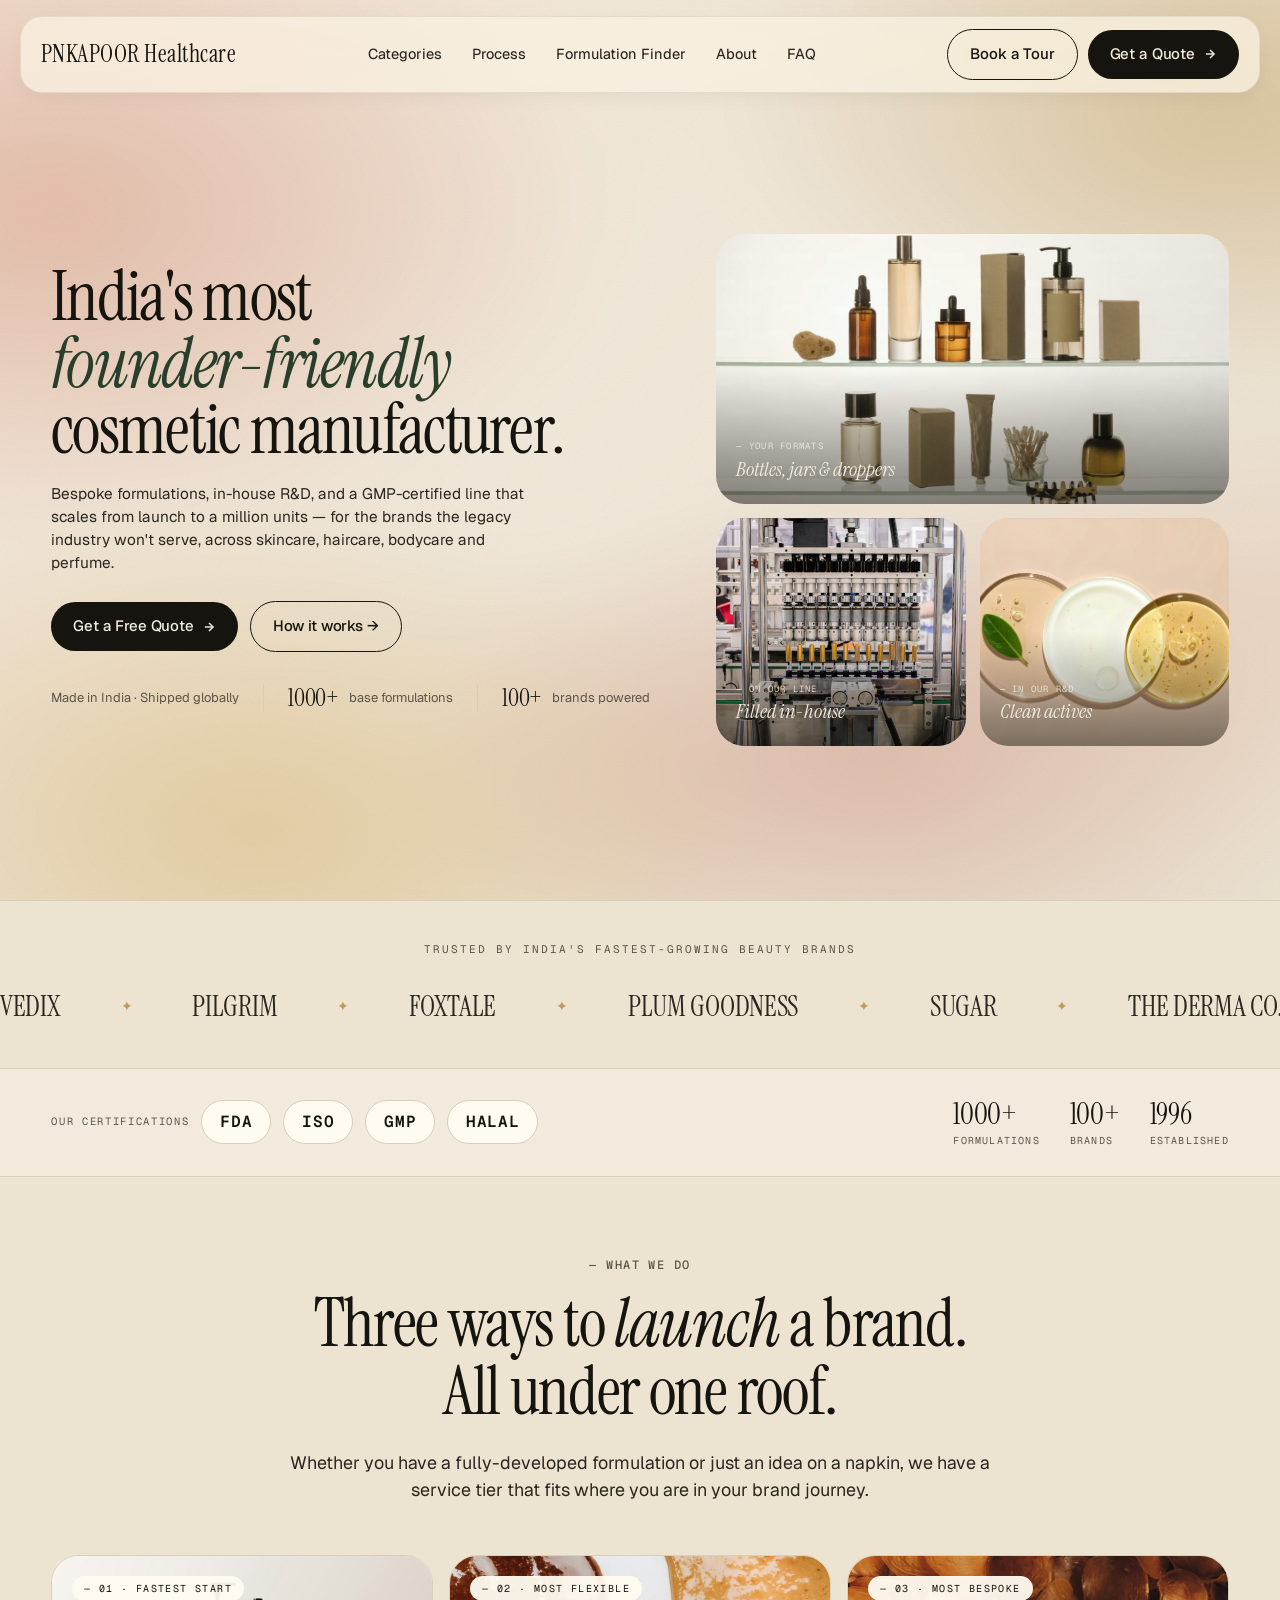
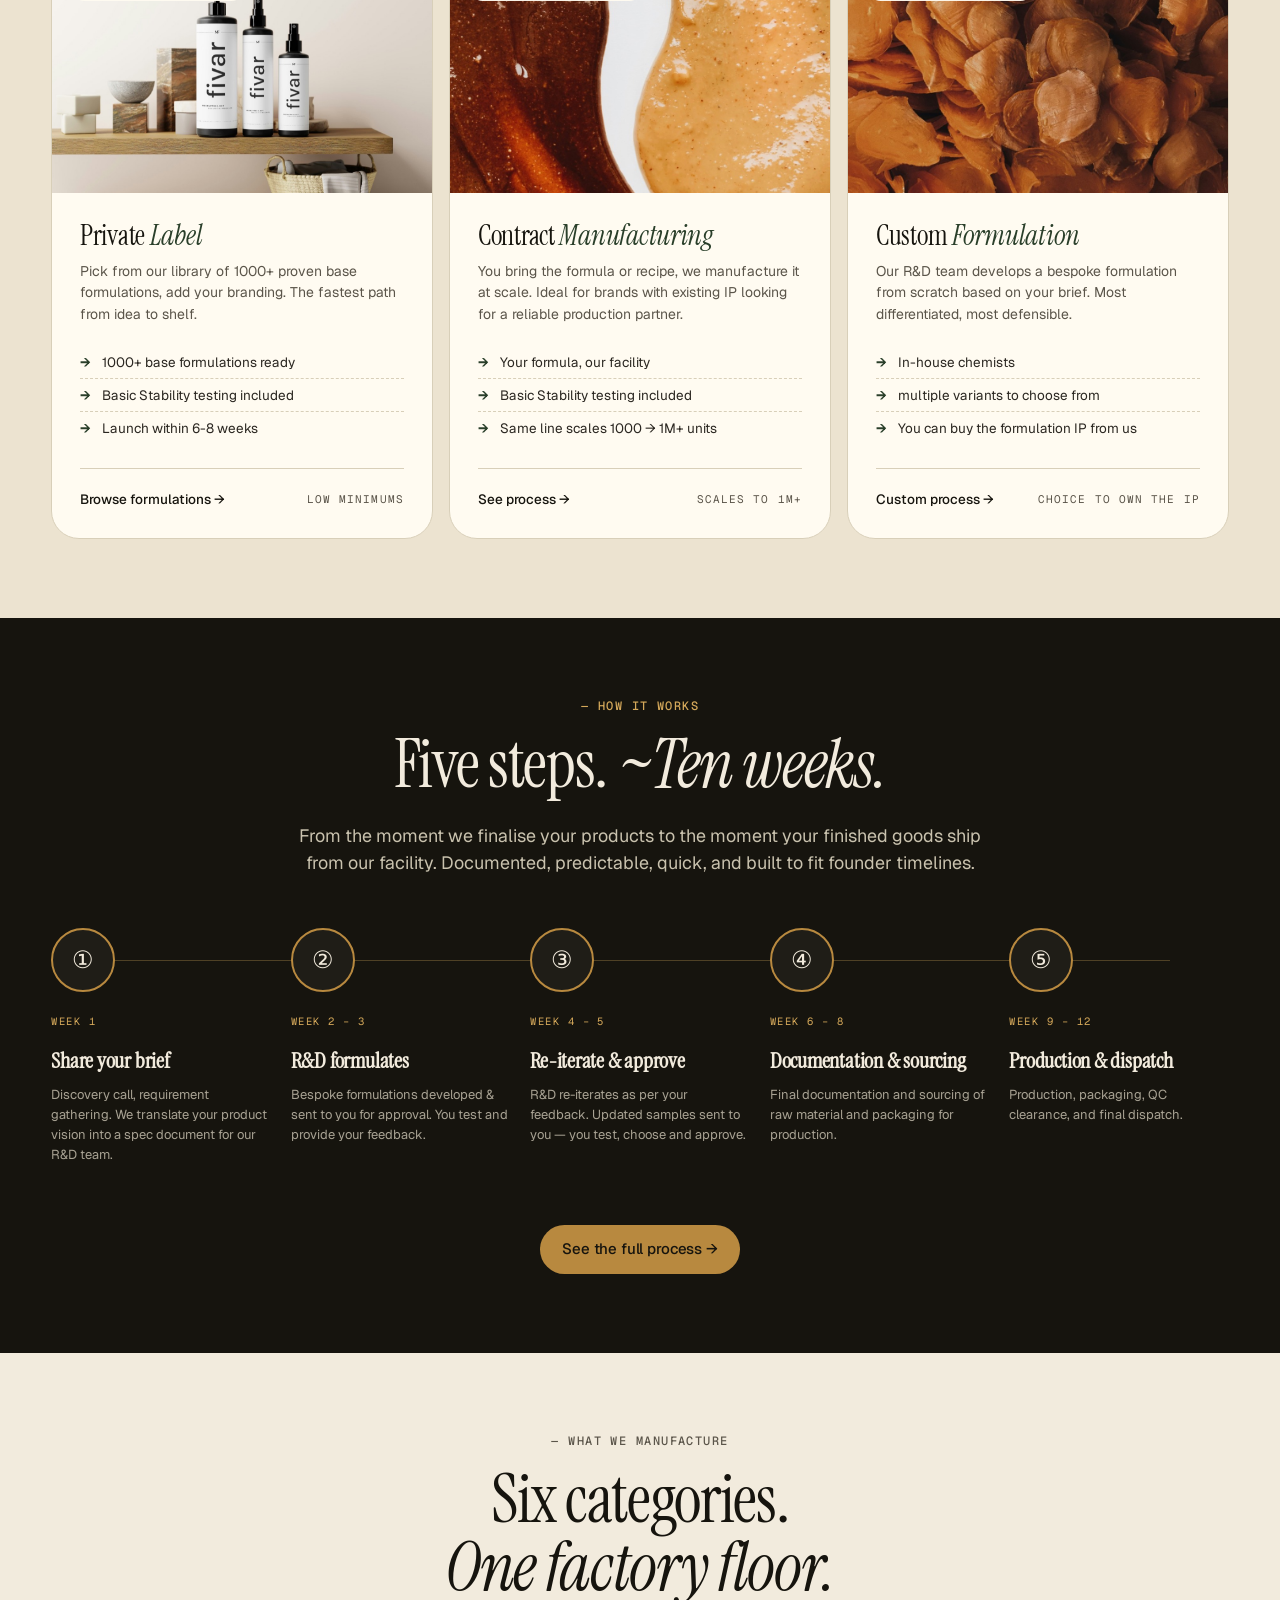
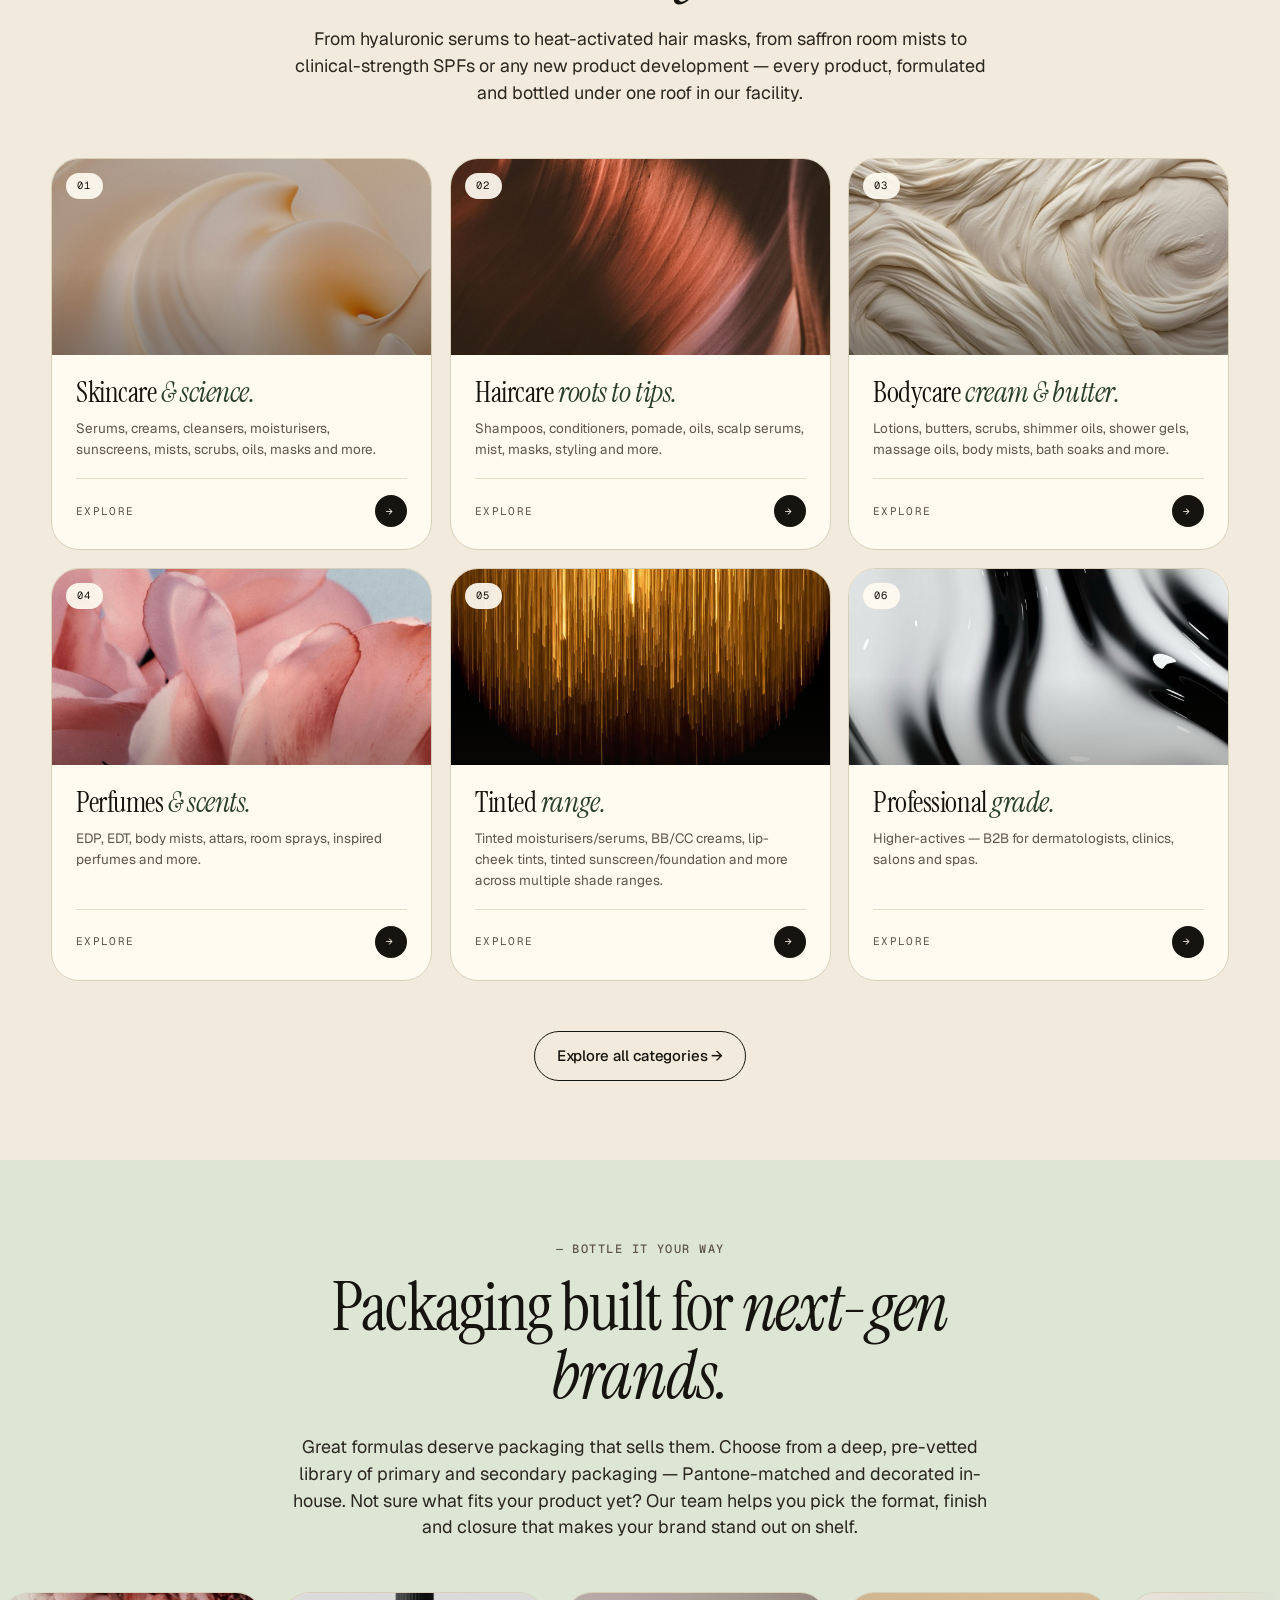
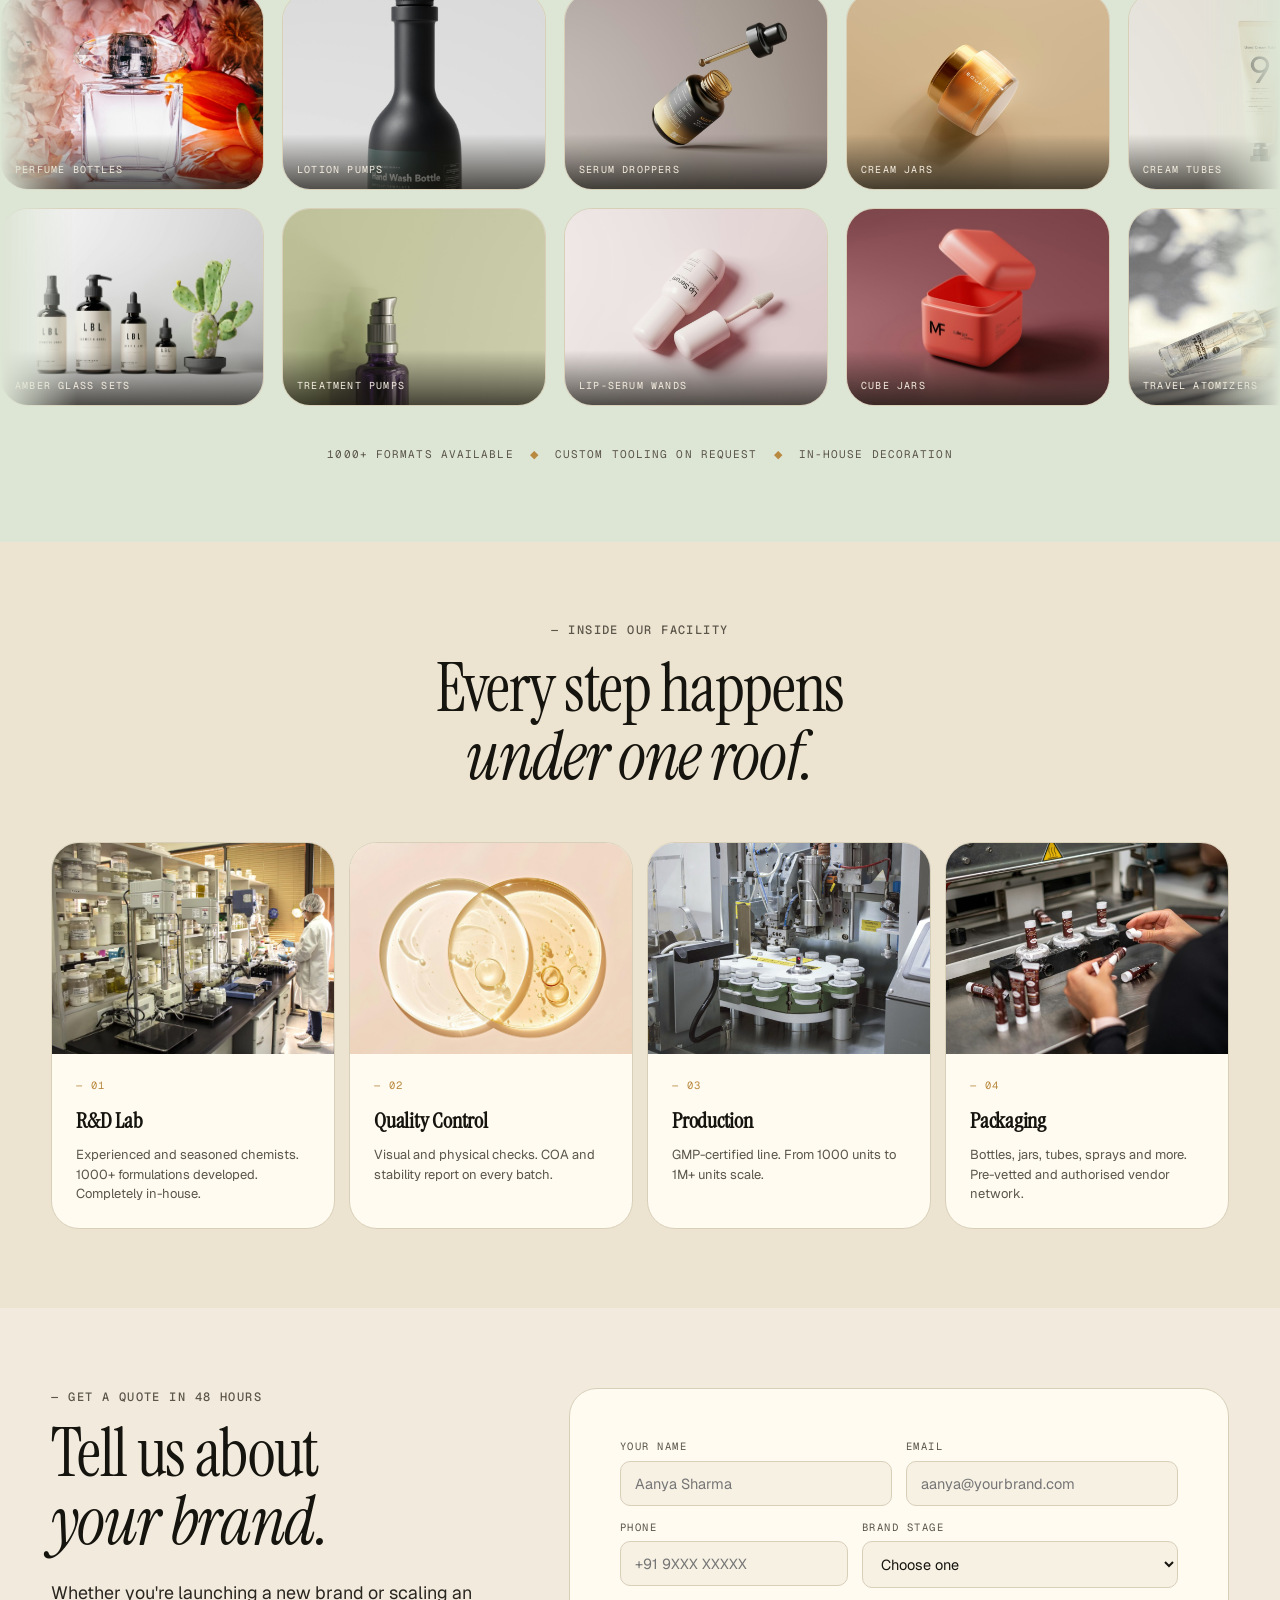
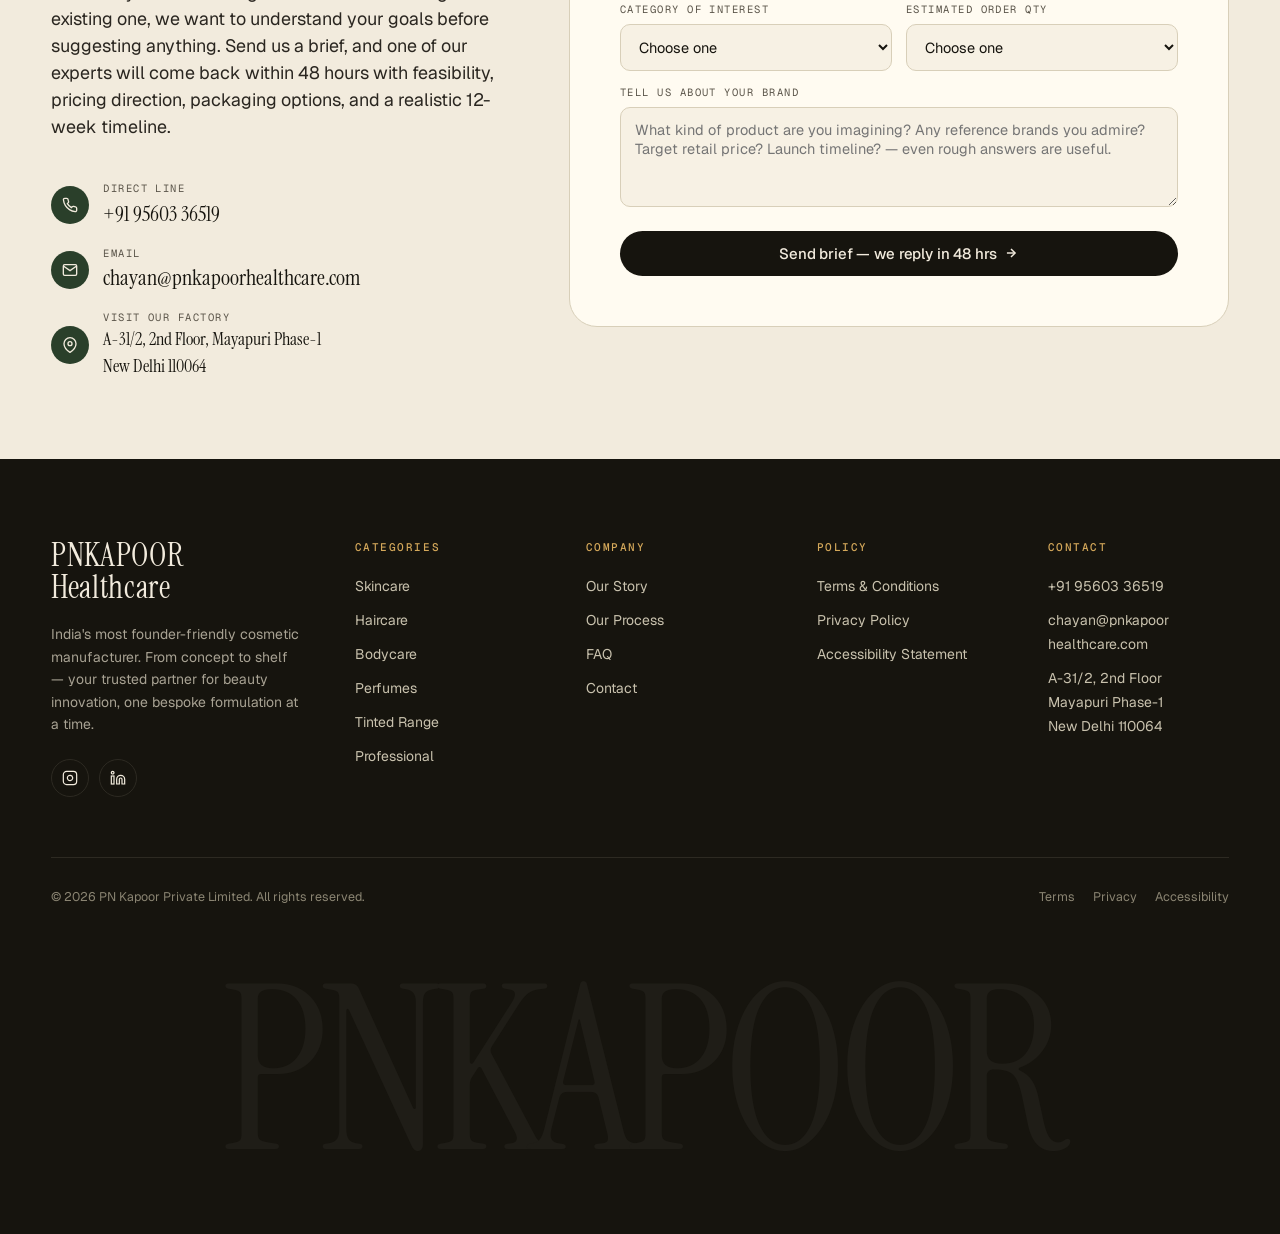
==== commit 99189b94: "Apply review answers: PNKAPOOR brand (no space) site-wide; drop '27 Countries' trust stat; rebuild P" ====
--- a/index.html
+++ b/index.html
@@ -943,7 +943,7 @@
 <div class="nav-wrap" id="navWrap">
   <nav class="nav">
     <a href="index.html" class="brand">
-      <span class="brand-name">PN KAPOOR Healthcare</span>
+      <span class="brand-name">PNKAPOOR Healthcare</span>
     </a>
     <div class="nav-links">
       <a href="categories.html">Categories</a>
@@ -1057,7 +1057,6 @@
         <span class="cert">HALAL</span>
       </div>
       <div class="trust-nums">
-        <div class="tnum"><strong>27</strong><span>Countries</span></div>
         <div class="tnum"><strong>1000+</strong><span>Formulations</span></div>
         <div class="tnum"><strong>100+</strong><span>Brands</span></div>
         <div class="tnum"><strong>1996</strong><span>Established</span></div>
@@ -1513,7 +1512,7 @@
     <div class="ft-top">
       <div class="ft-brand-block">
         <div class="brand">
-          <span class="brand-name">PN KAPOOR Healthcare</span>
+          <span class="brand-name">PNKAPOOR Healthcare</span>
         </div>
         <p class="ft-tagline">India's most founder-friendly cosmetic manufacturer. From concept to shelf — your trusted partner for beauty innovation, one bespoke formulation at a time.</p>
         <div class="ft-socials">
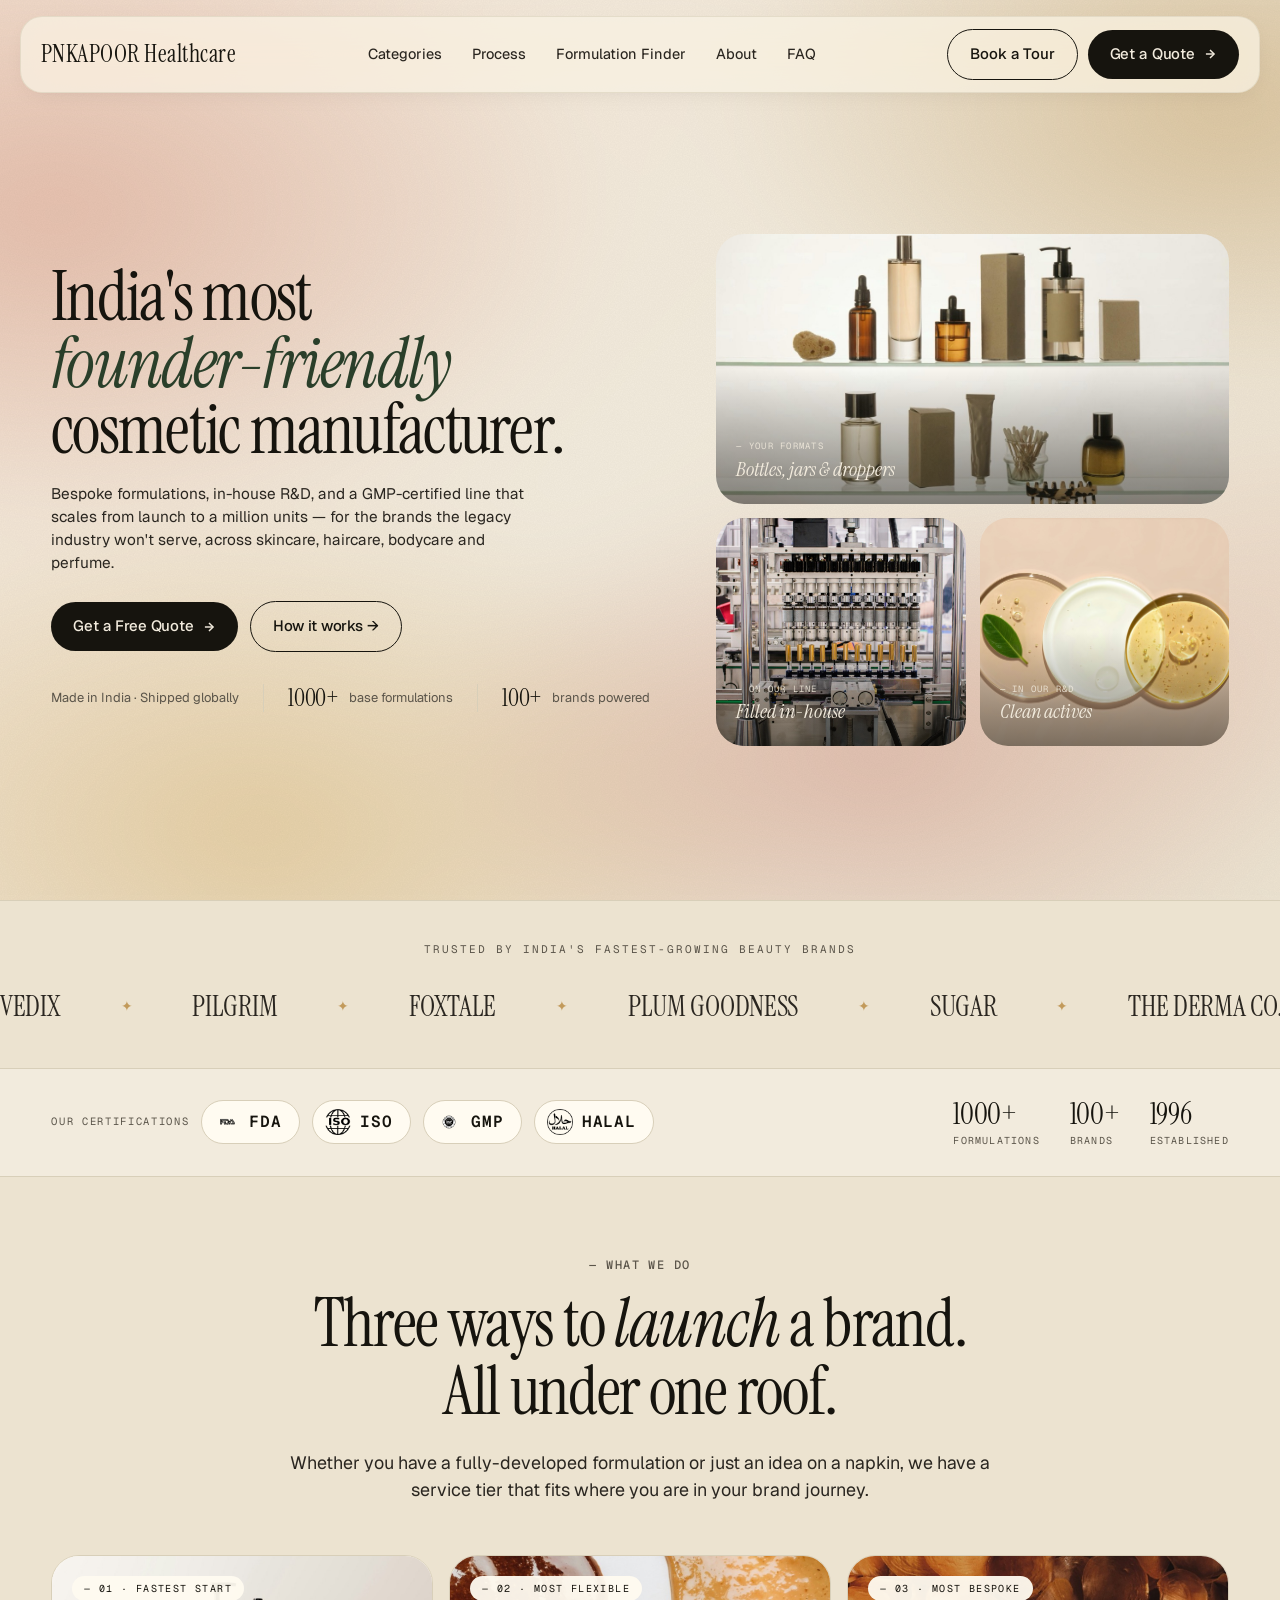
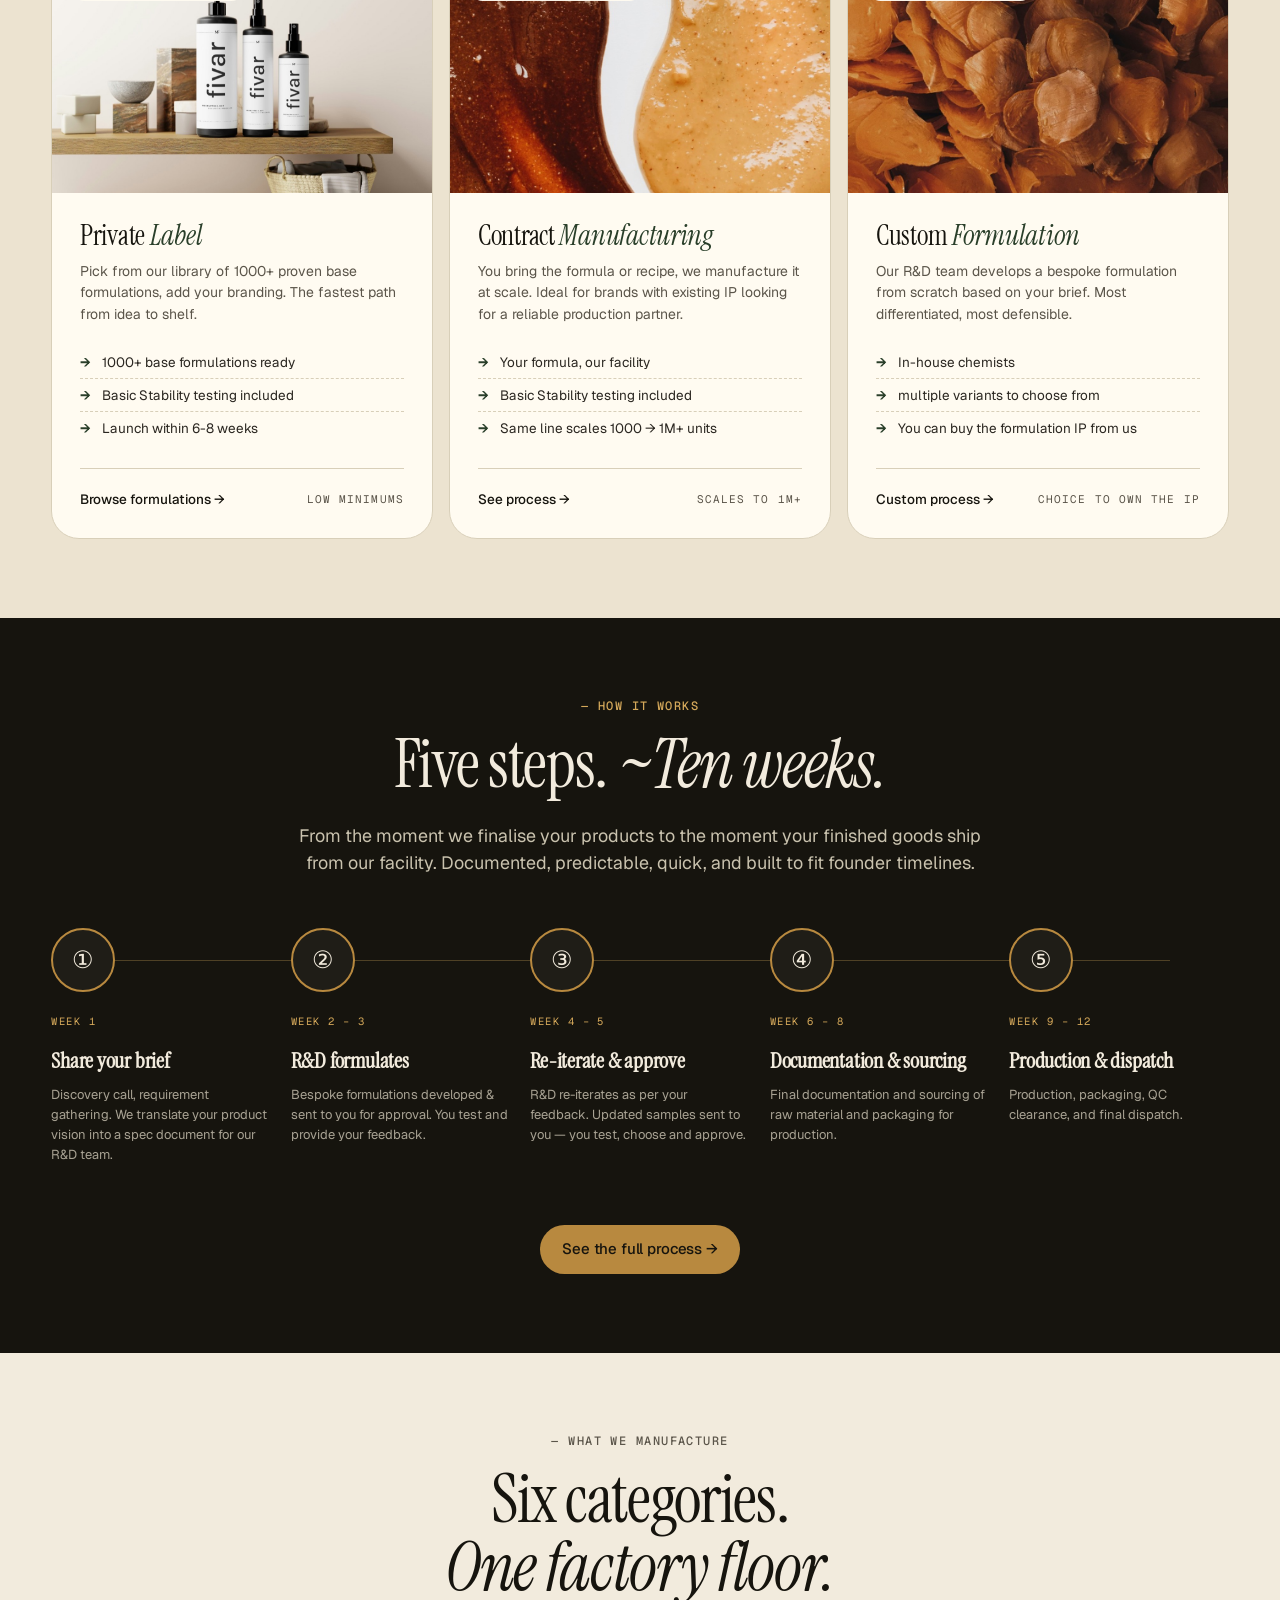
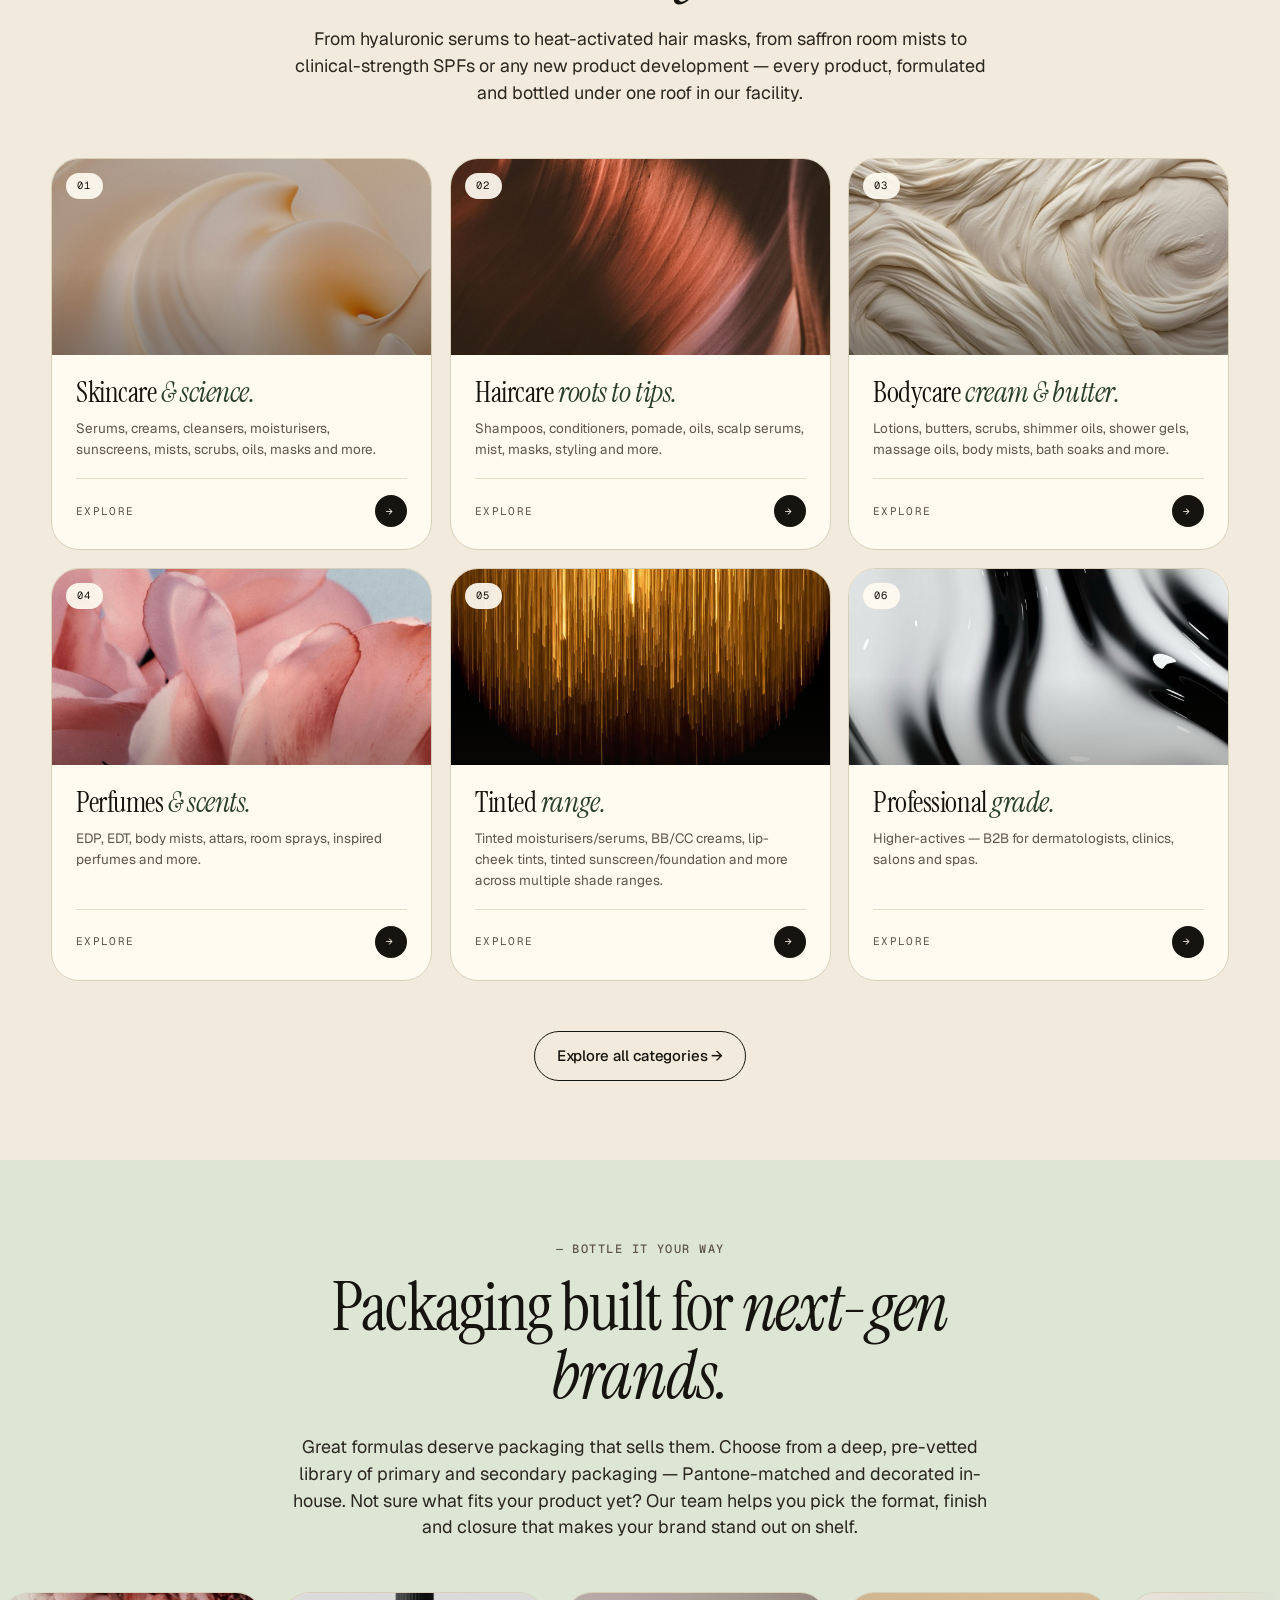
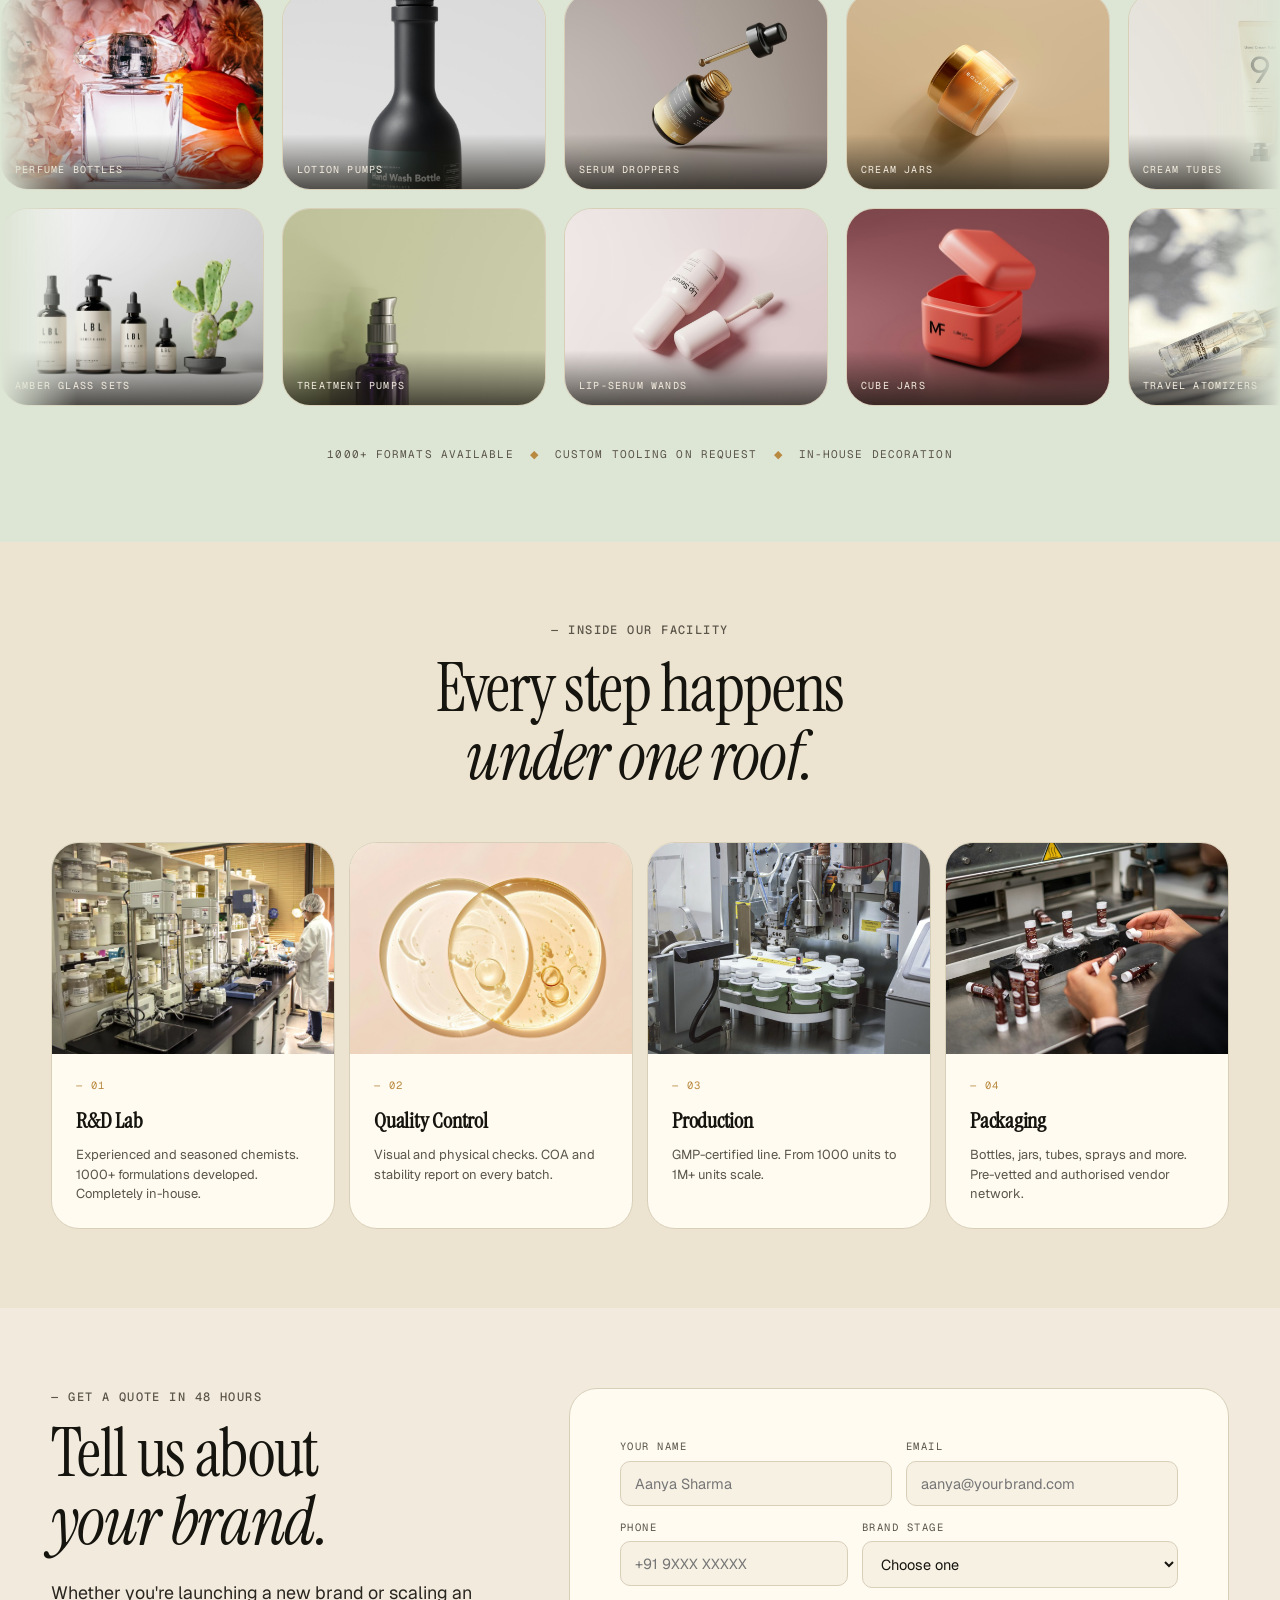
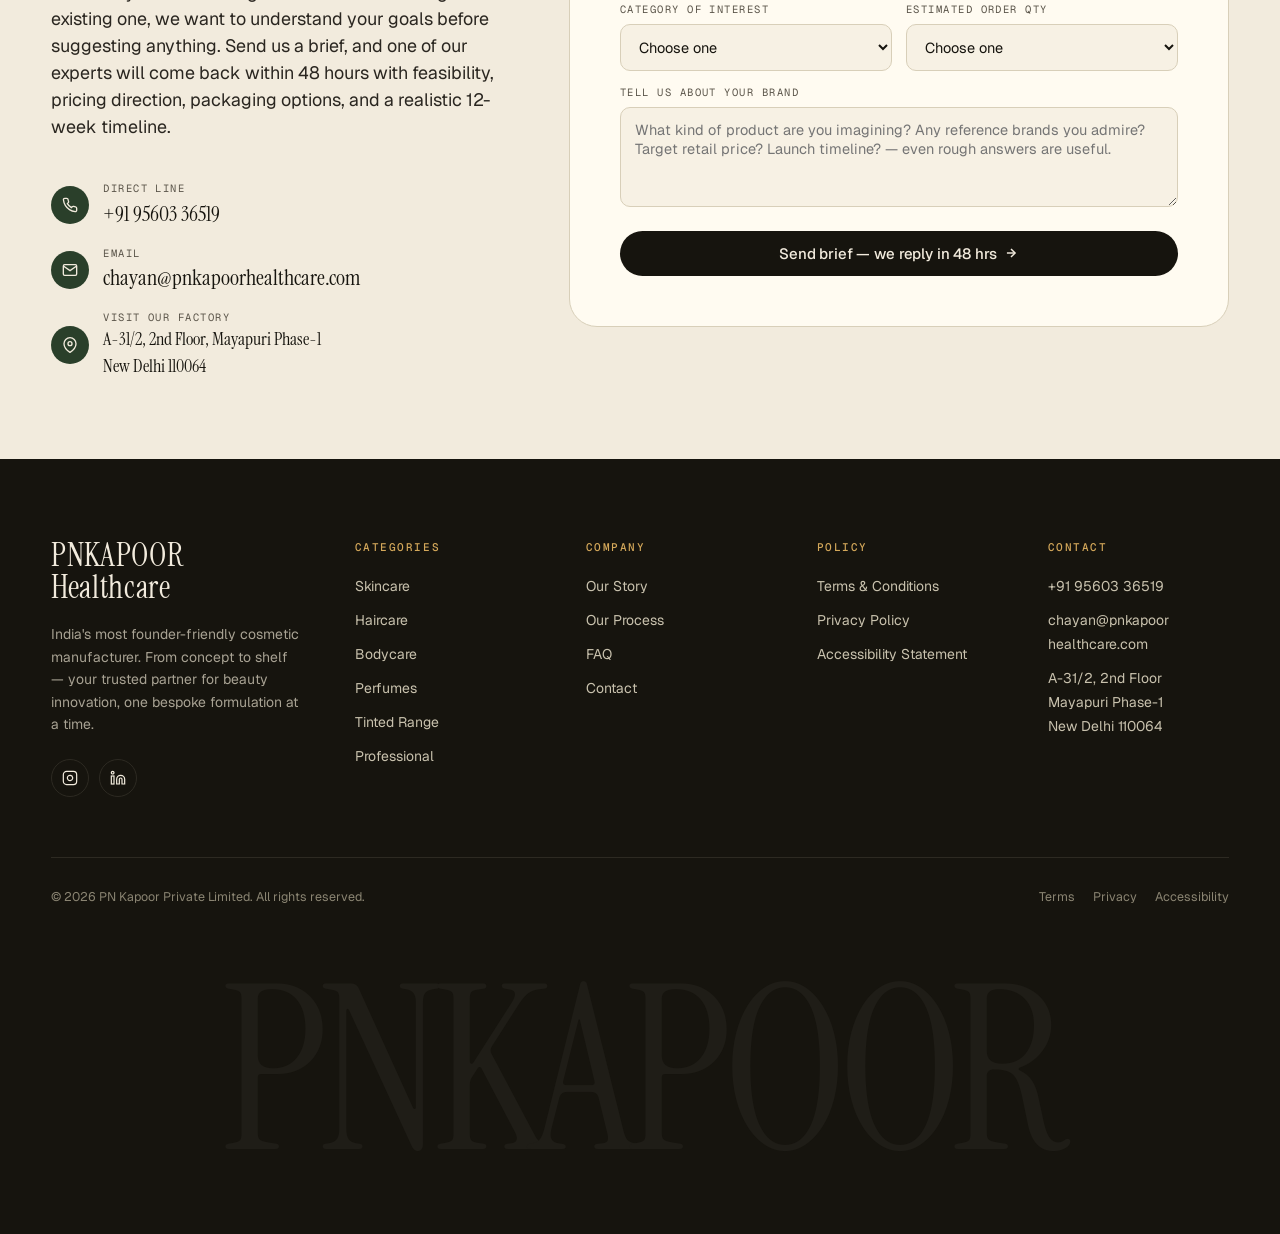
==== commit f791850a: "Certifications + legal pages from original site - Added FDA/ISO/GMP/HALAL certification badge images" ====
--- a/index.html
+++ b/index.html
@@ -907,7 +907,8 @@
 .trust-row { display: flex; align-items: center; justify-content: space-between; gap: 28px; flex-wrap: wrap; }
 .trust-certs { display: flex; align-items: center; gap: 12px; flex-wrap: wrap; }
 .trust-label { font-family: var(--mono); font-size: 10.5px; letter-spacing: .16em; text-transform: uppercase; color: var(--ink-mute); }
-.cert { font-family: var(--mono); font-size: 16px; font-weight: 600; letter-spacing: .04em; color: var(--ink); padding: 9px 18px; border: 1px solid var(--line); border-radius: var(--radius-pill); background: var(--paper); }
+.cert { display: inline-flex; align-items: center; gap: 9px; font-family: var(--mono); font-size: 16px; font-weight: 600; letter-spacing: .04em; color: var(--ink); padding: 8px 18px 8px 12px; border: 1px solid var(--line); border-radius: var(--radius-pill); background: var(--paper); }
+.cert-badge { width: 26px; height: 26px; object-fit: contain; display: block; }
 .trust-nums { display: flex; align-items: center; gap: 30px; flex-wrap: wrap; }
 .tnum { display: flex; flex-direction: column; line-height: 1; }
 .tnum strong { font-family: var(--display); font-size: 30px; font-weight: 400; color: var(--ink); letter-spacing: -0.01em; }
@@ -1051,10 +1052,10 @@
     <div class="trust-row">
       <div class="trust-certs">
         <span class="trust-label">Our certifications</span>
-        <span class="cert">FDA</span>
-        <span class="cert">ISO</span>
-        <span class="cert">GMP</span>
-        <span class="cert">HALAL</span>
+        <span class="cert"><img class="cert-badge" src="images/cert-fda.png" alt="FDA certified" loading="lazy"> FDA</span>
+        <span class="cert"><img class="cert-badge" src="images/cert-iso.png" alt="ISO certified" loading="lazy"> ISO</span>
+        <span class="cert"><img class="cert-badge" src="images/cert-gmp.png" alt="GMP certified" loading="lazy"> GMP</span>
+        <span class="cert"><img class="cert-badge" src="images/cert-halal.png" alt="HALAL certified" loading="lazy"> HALAL</span>
       </div>
       <div class="trust-nums">
         <div class="tnum"><strong>1000+</strong><span>Formulations</span></div>
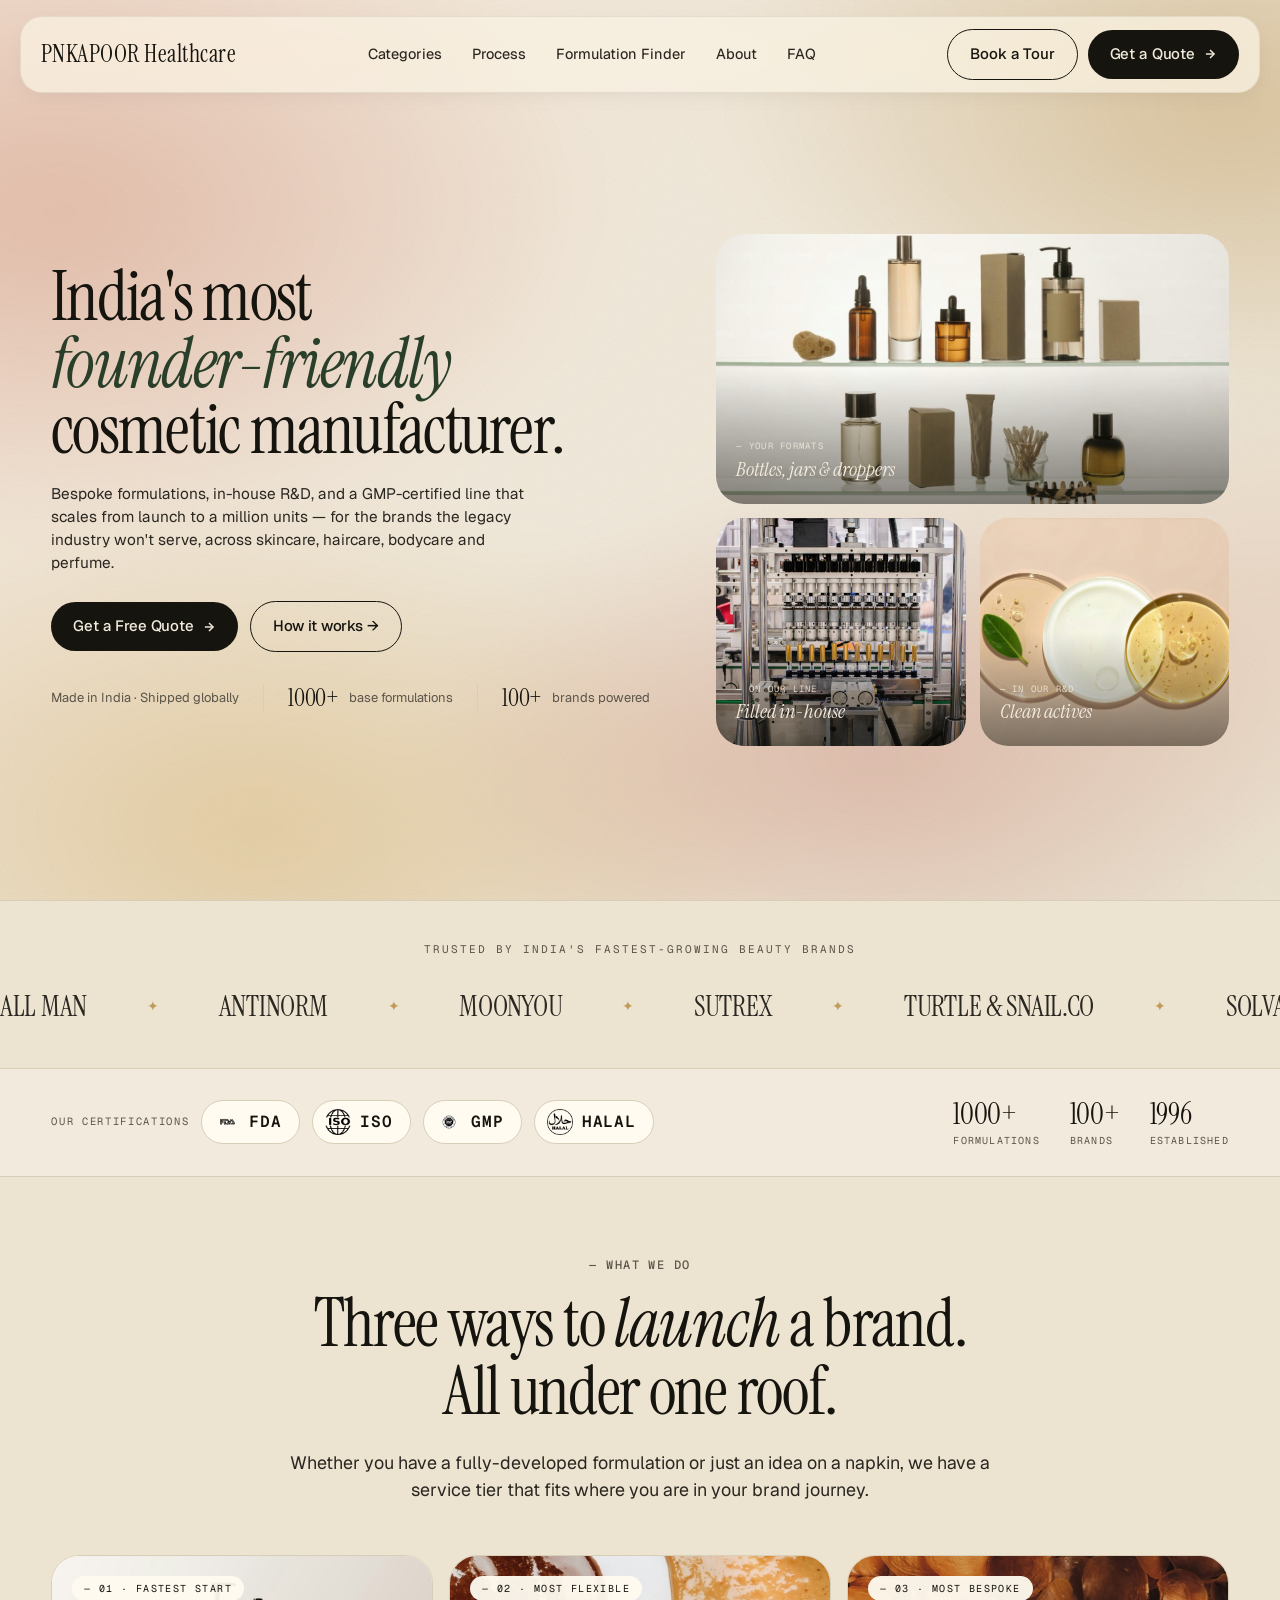
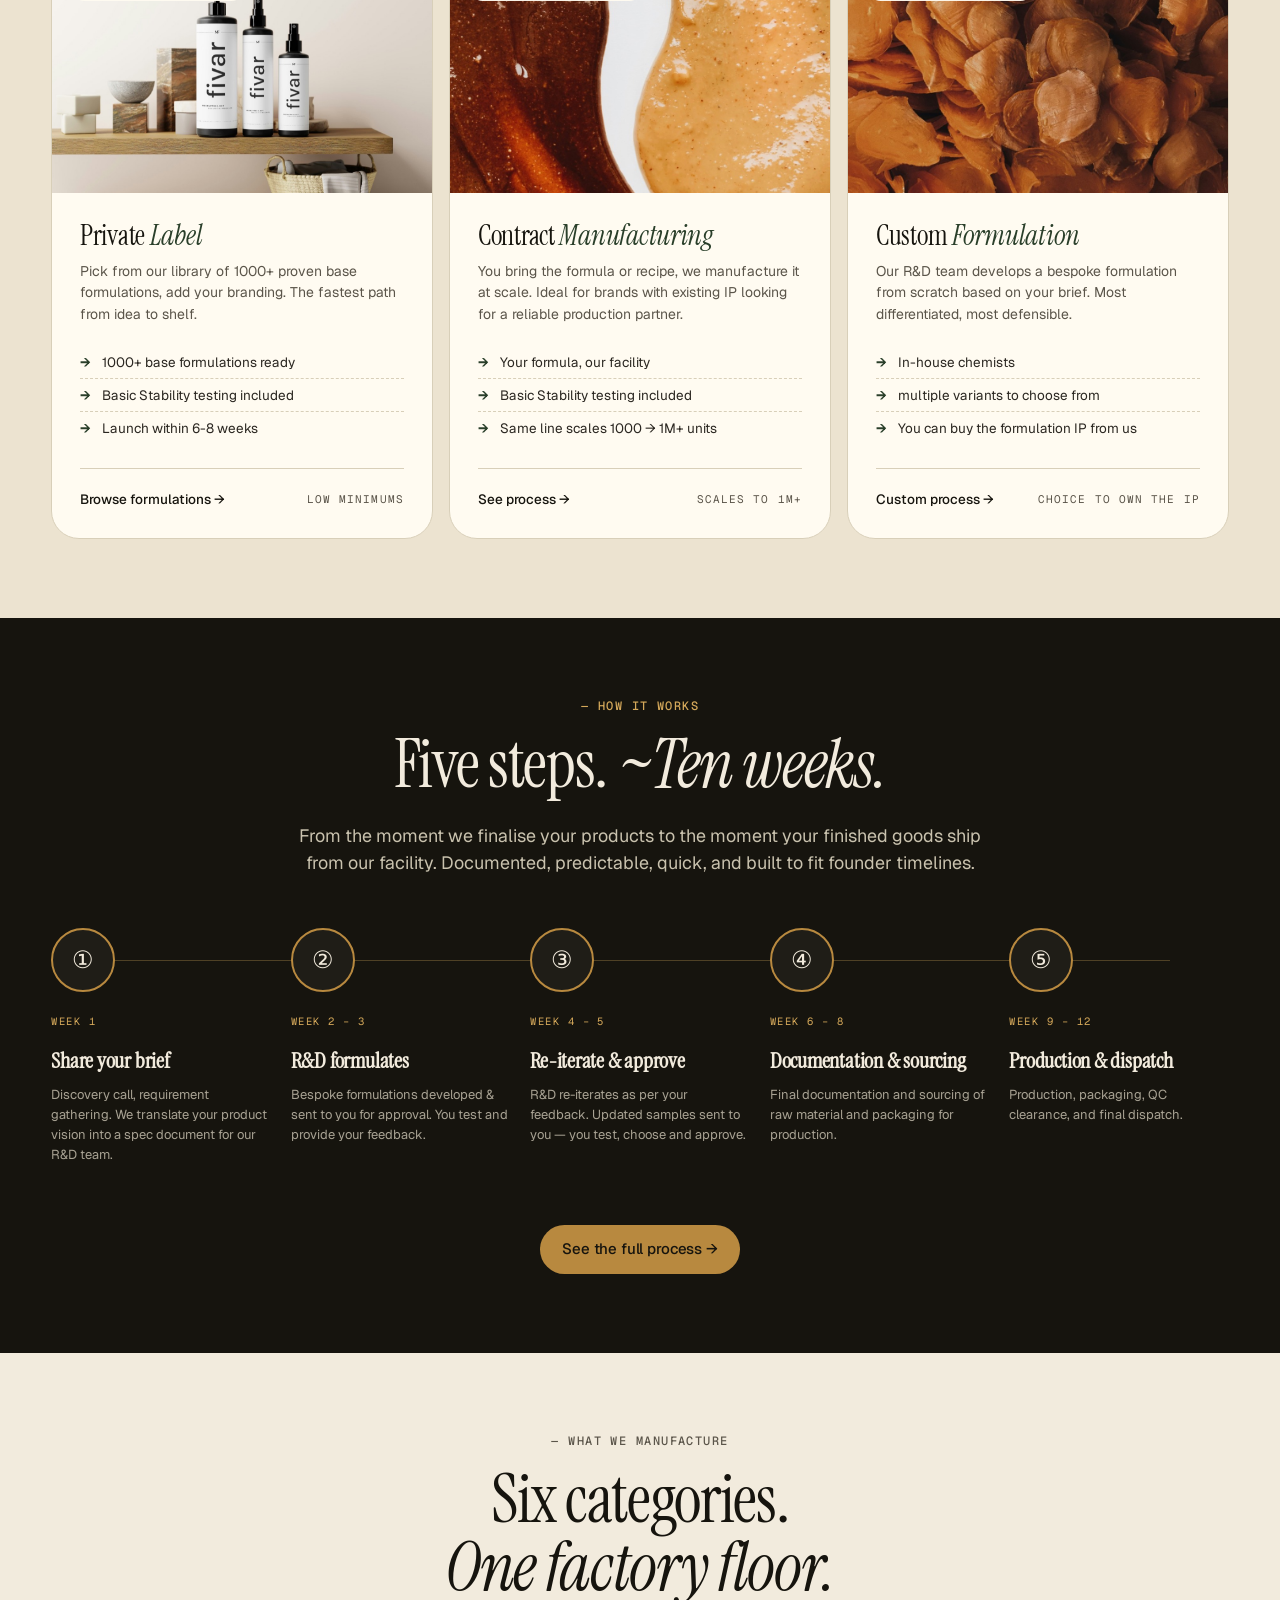
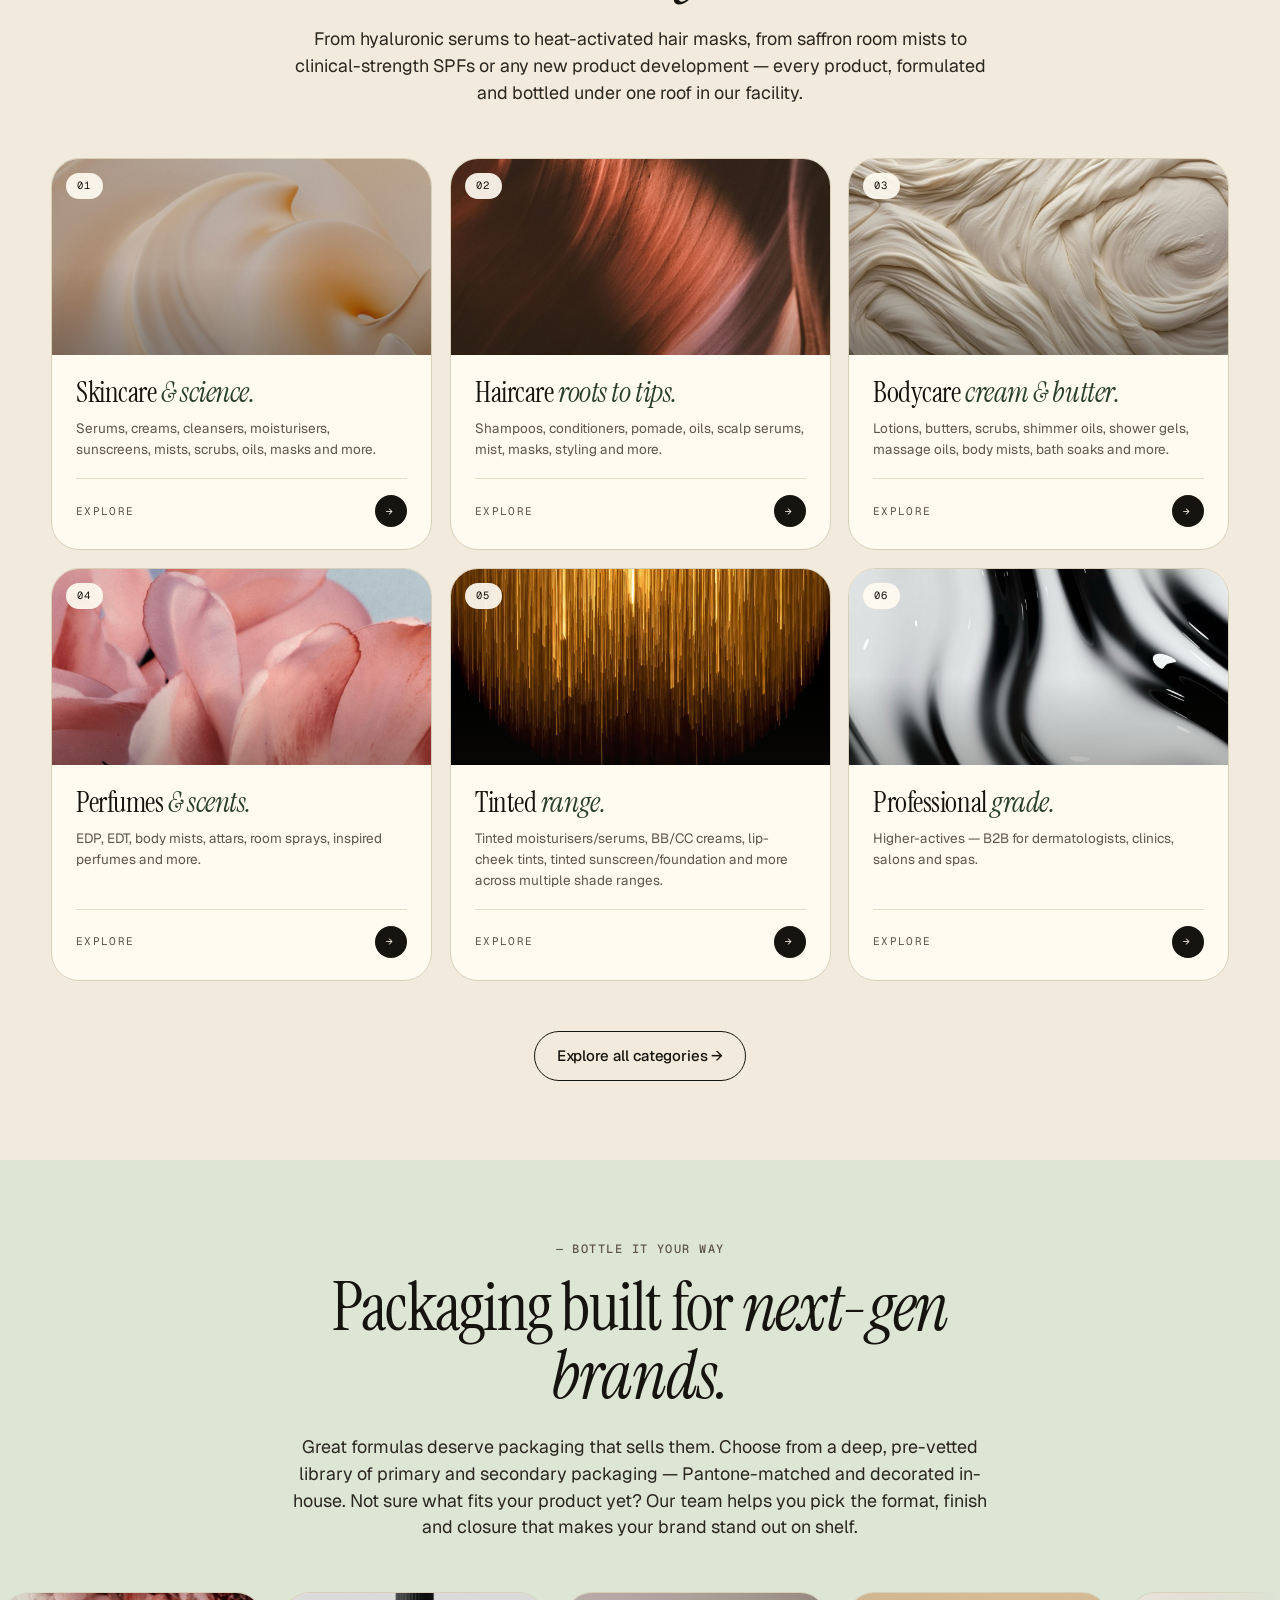
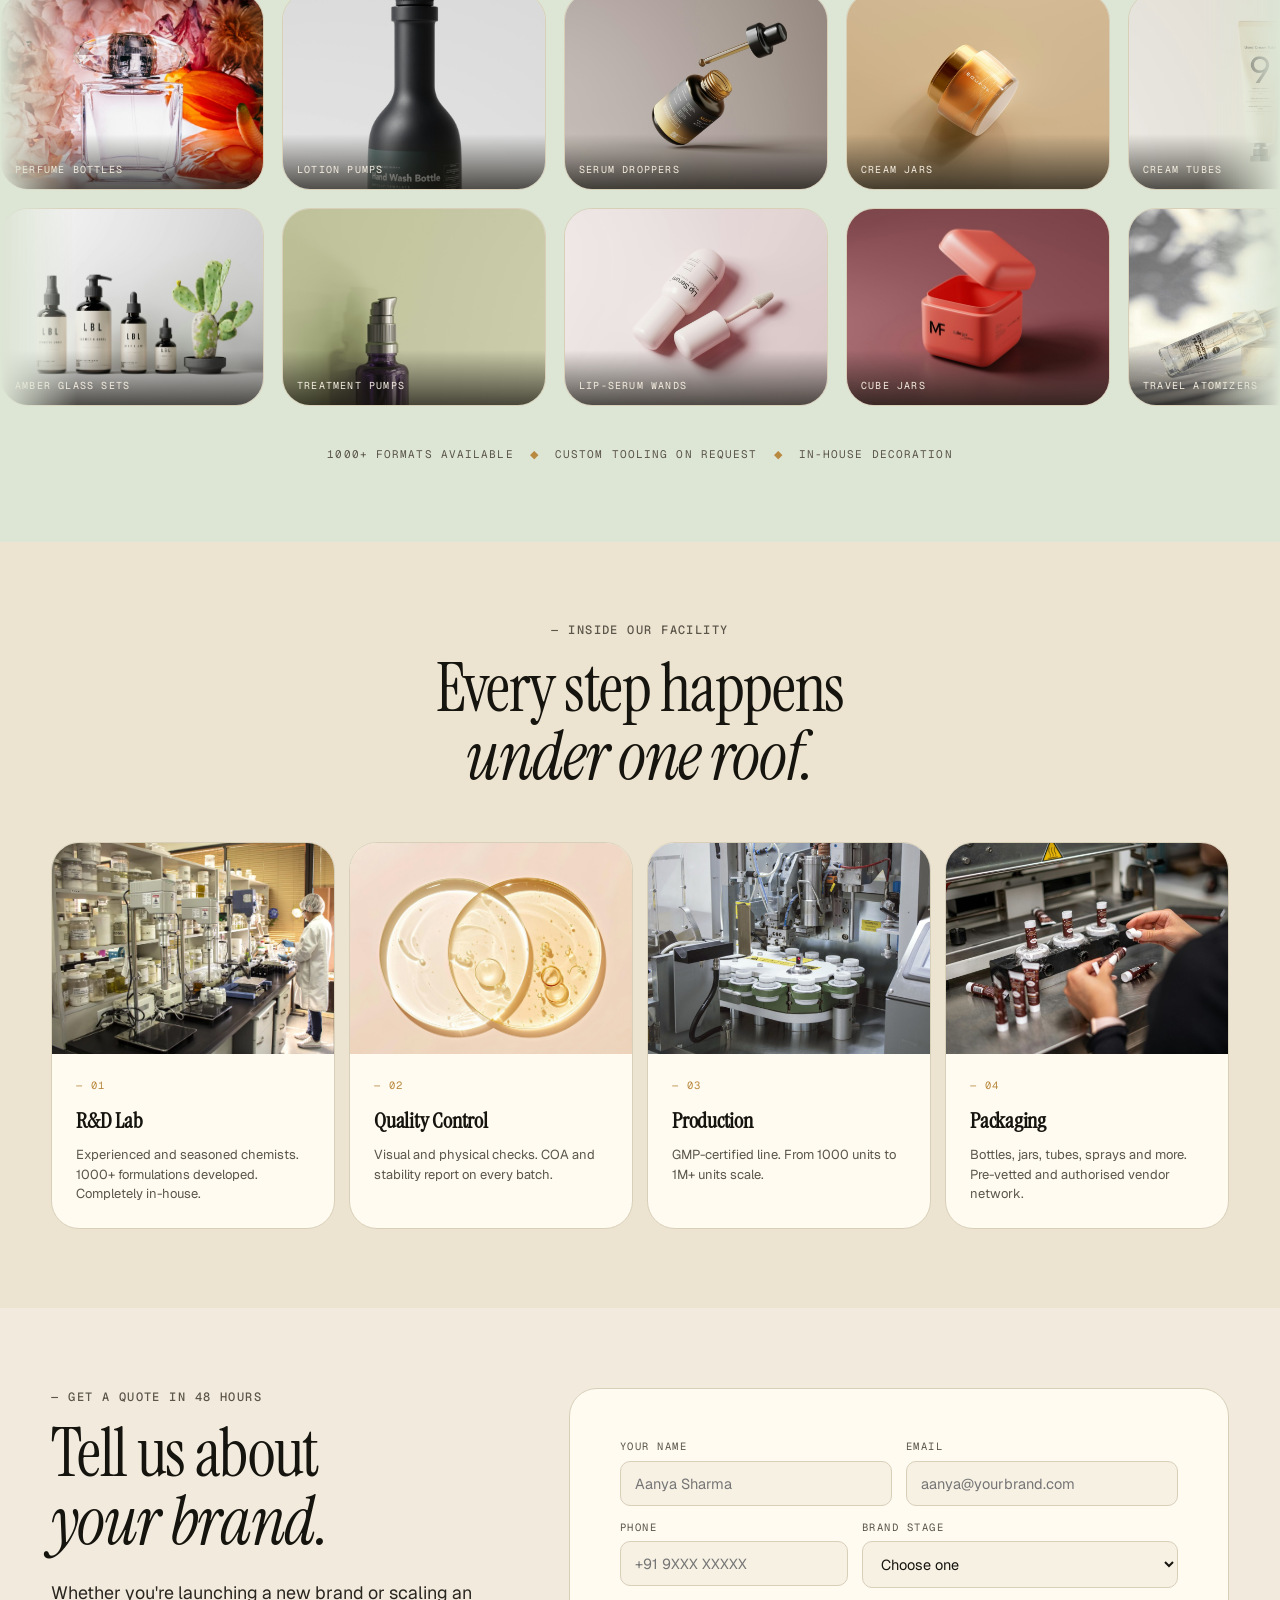
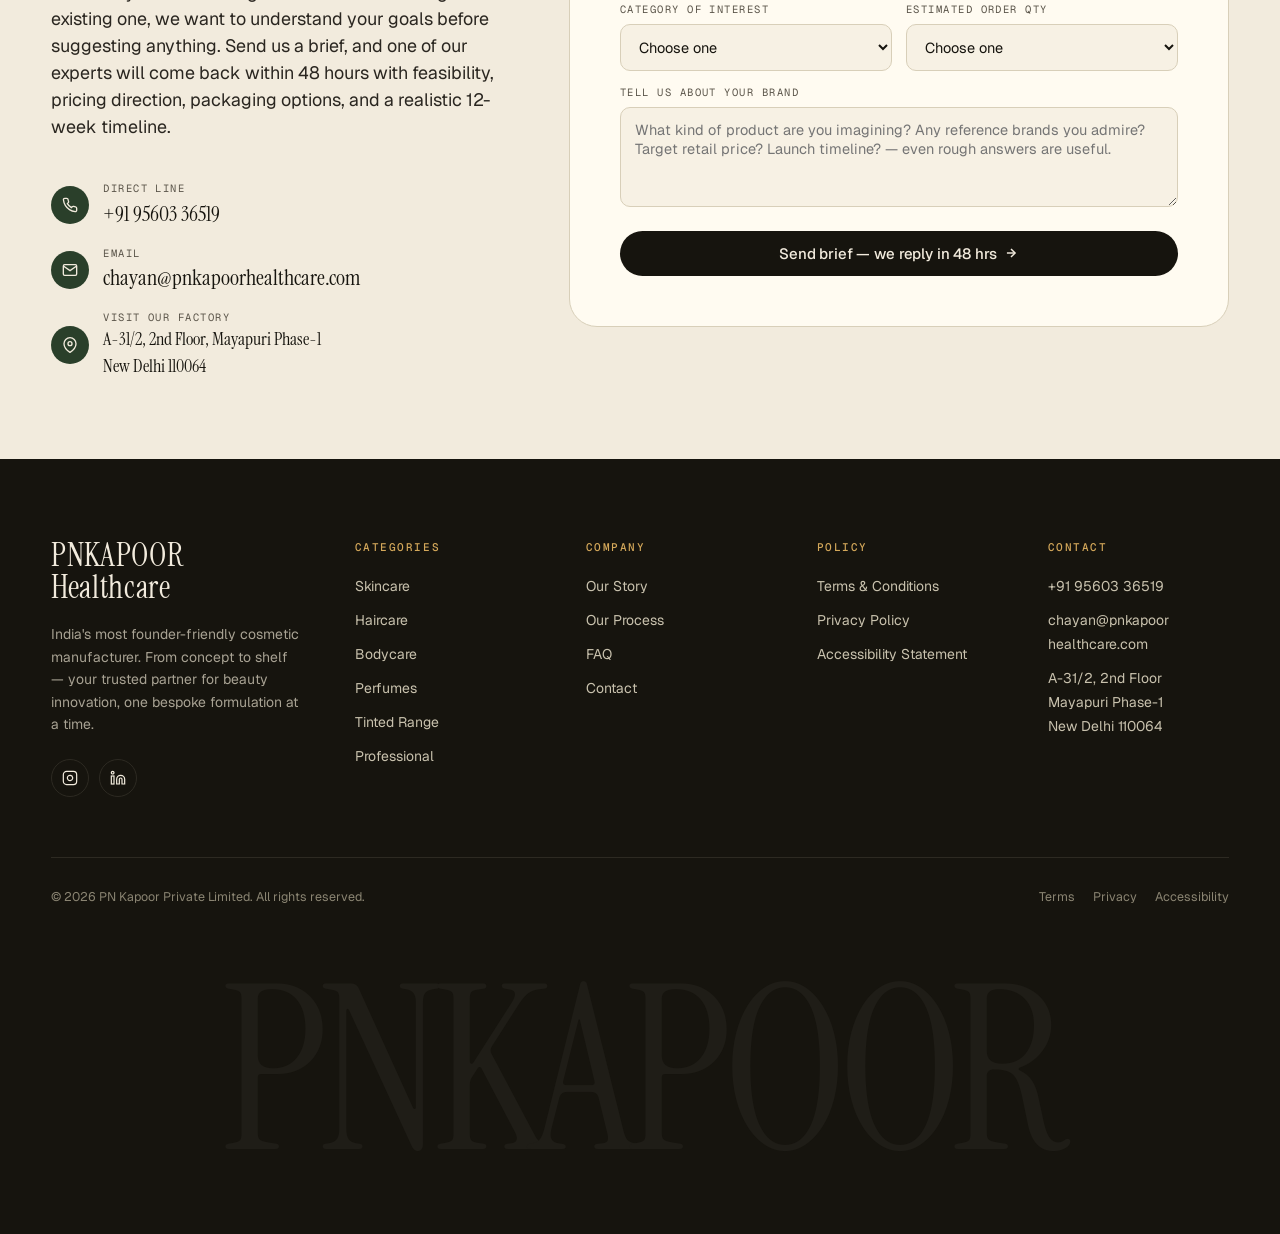
==== commit b4e4bc21: "24th Jun feedback (1/2): real marquee brands + Process page - Marquee: replaced placeholder rival br" ====
--- a/index.html
+++ b/index.html
@@ -1027,22 +1027,28 @@
     <div class="marquee-label">Trusted by India's fastest-growing beauty brands</div>
   </div>
   <div class="marquee">
-    <span class="marquee-item">VEDIX</span>
-    <span class="marquee-item">PILGRIM</span>
-    <span class="marquee-item">FOXTALE</span>
-    <span class="marquee-item">PLUM GOODNESS</span>
-    <span class="marquee-item">SUGAR</span>
-    <span class="marquee-item">THE DERMA CO.</span>
-    <span class="marquee-item">MAMAEARTH</span>
-    <span class="marquee-item">ORGANIC HARVEST</span>
-    <span class="marquee-item">VEDIX</span>
-    <span class="marquee-item">PILGRIM</span>
-    <span class="marquee-item">FOXTALE</span>
-    <span class="marquee-item">PLUM GOODNESS</span>
-    <span class="marquee-item">SUGAR</span>
-    <span class="marquee-item">THE DERMA CO.</span>
-    <span class="marquee-item">MAMAEARTH</span>
-    <span class="marquee-item">ORGANIC HARVEST</span>
+    <span class="marquee-item">ALL MAN</span>
+    <span class="marquee-item">ANTINORM</span>
+    <span class="marquee-item">MOONYOU</span>
+    <span class="marquee-item">SUTREX</span>
+    <span class="marquee-item">TURTLE &amp; SNAIL.CO</span>
+    <span class="marquee-item">SOLVAIR</span>
+    <span class="marquee-item">FEW.</span>
+    <span class="marquee-item">SKINON</span>
+    <span class="marquee-item">DELICATE ME</span>
+    <span class="marquee-item">GAMEONGLOW</span>
+    <span class="marquee-item">HELLO CLOUD</span>
+    <span class="marquee-item">ALL MAN</span>
+    <span class="marquee-item">ANTINORM</span>
+    <span class="marquee-item">MOONYOU</span>
+    <span class="marquee-item">SUTREX</span>
+    <span class="marquee-item">TURTLE &amp; SNAIL.CO</span>
+    <span class="marquee-item">SOLVAIR</span>
+    <span class="marquee-item">FEW.</span>
+    <span class="marquee-item">SKINON</span>
+    <span class="marquee-item">DELICATE ME</span>
+    <span class="marquee-item">GAMEONGLOW</span>
+    <span class="marquee-item">HELLO CLOUD</span>
   </div>
 </section>
 
